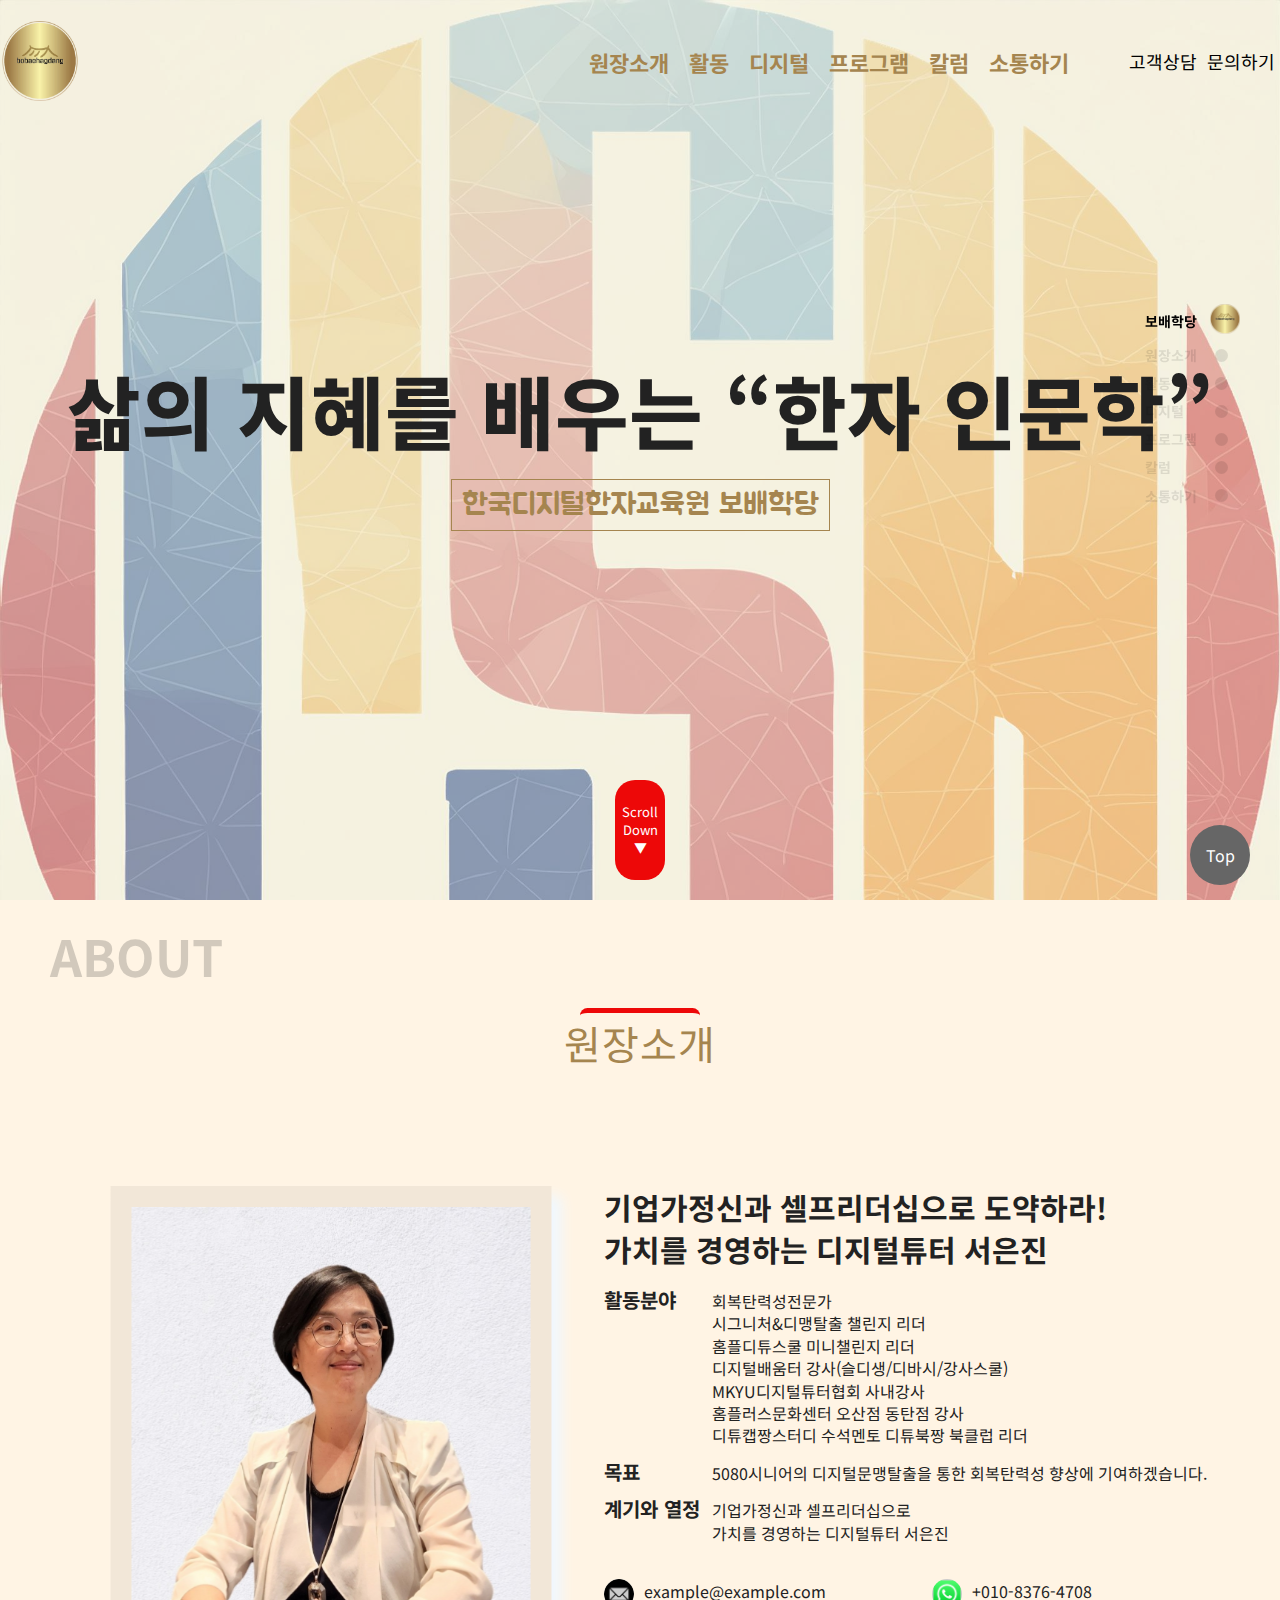
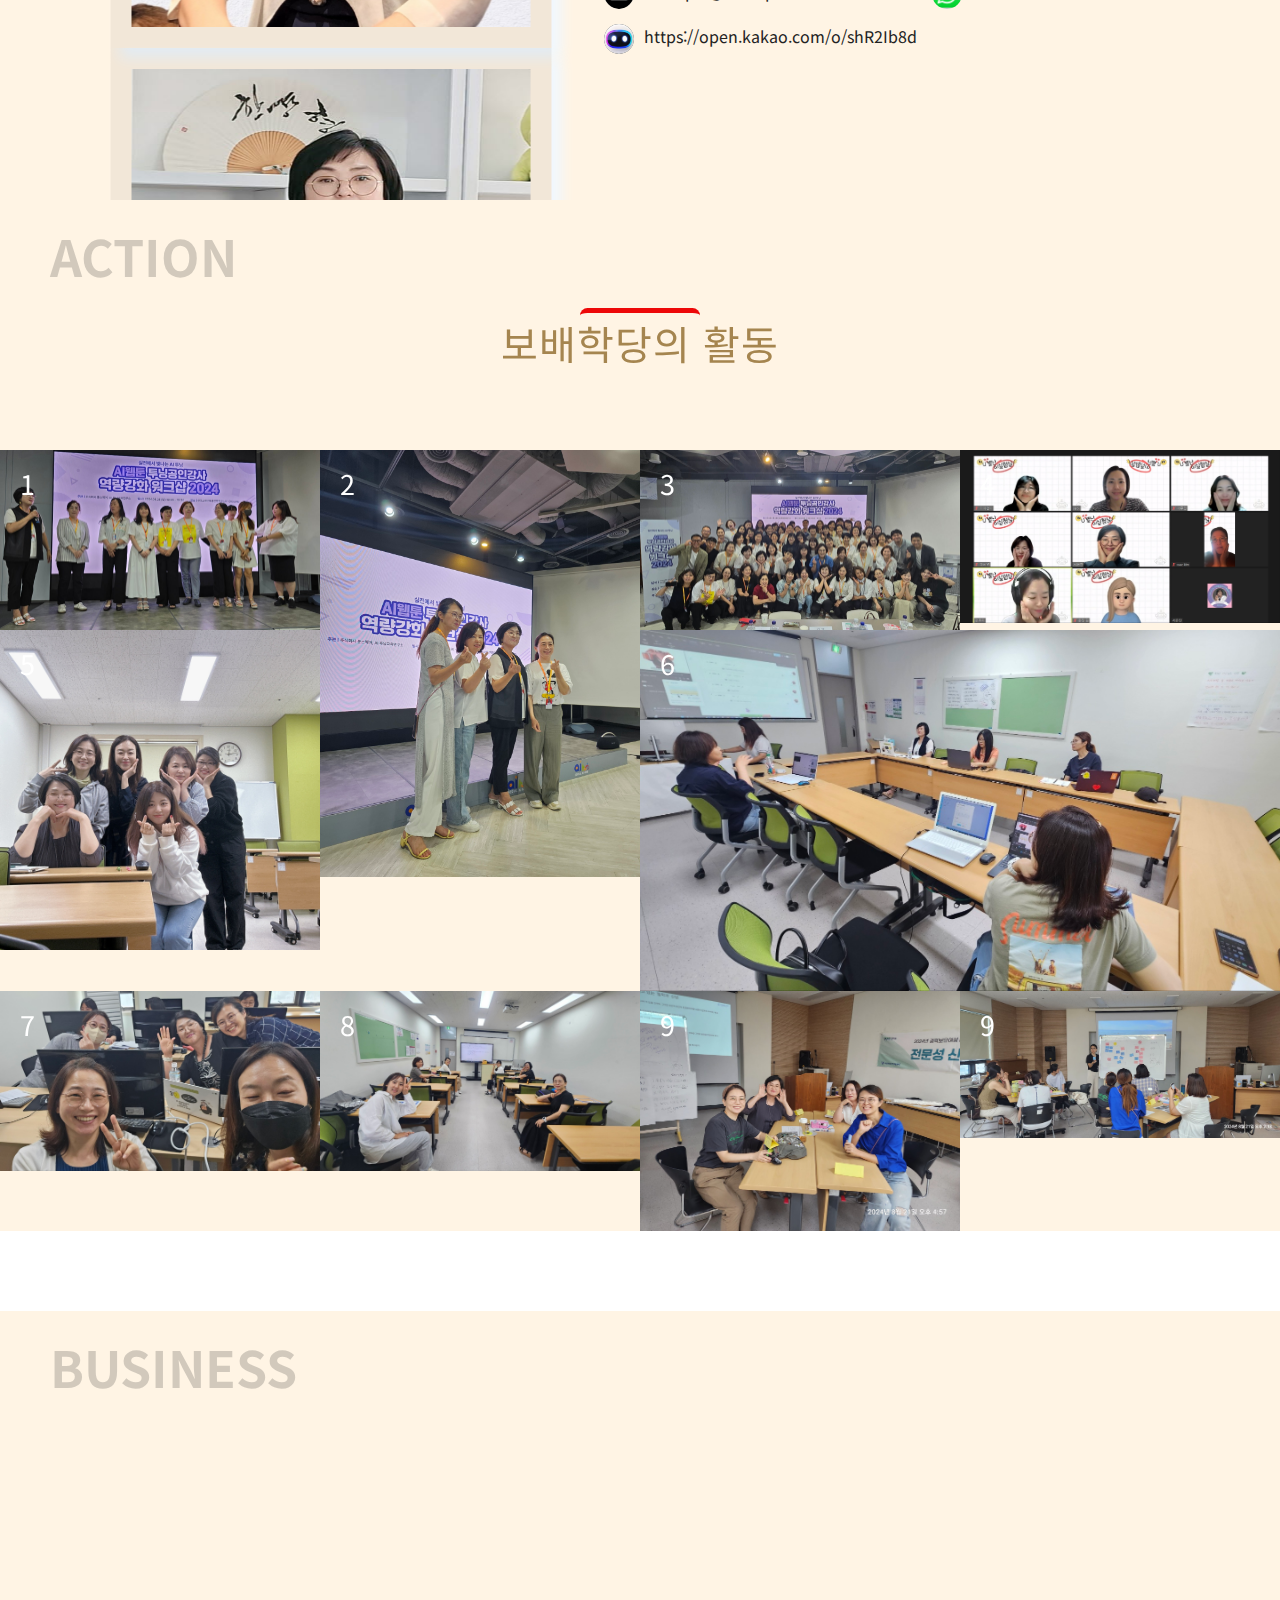
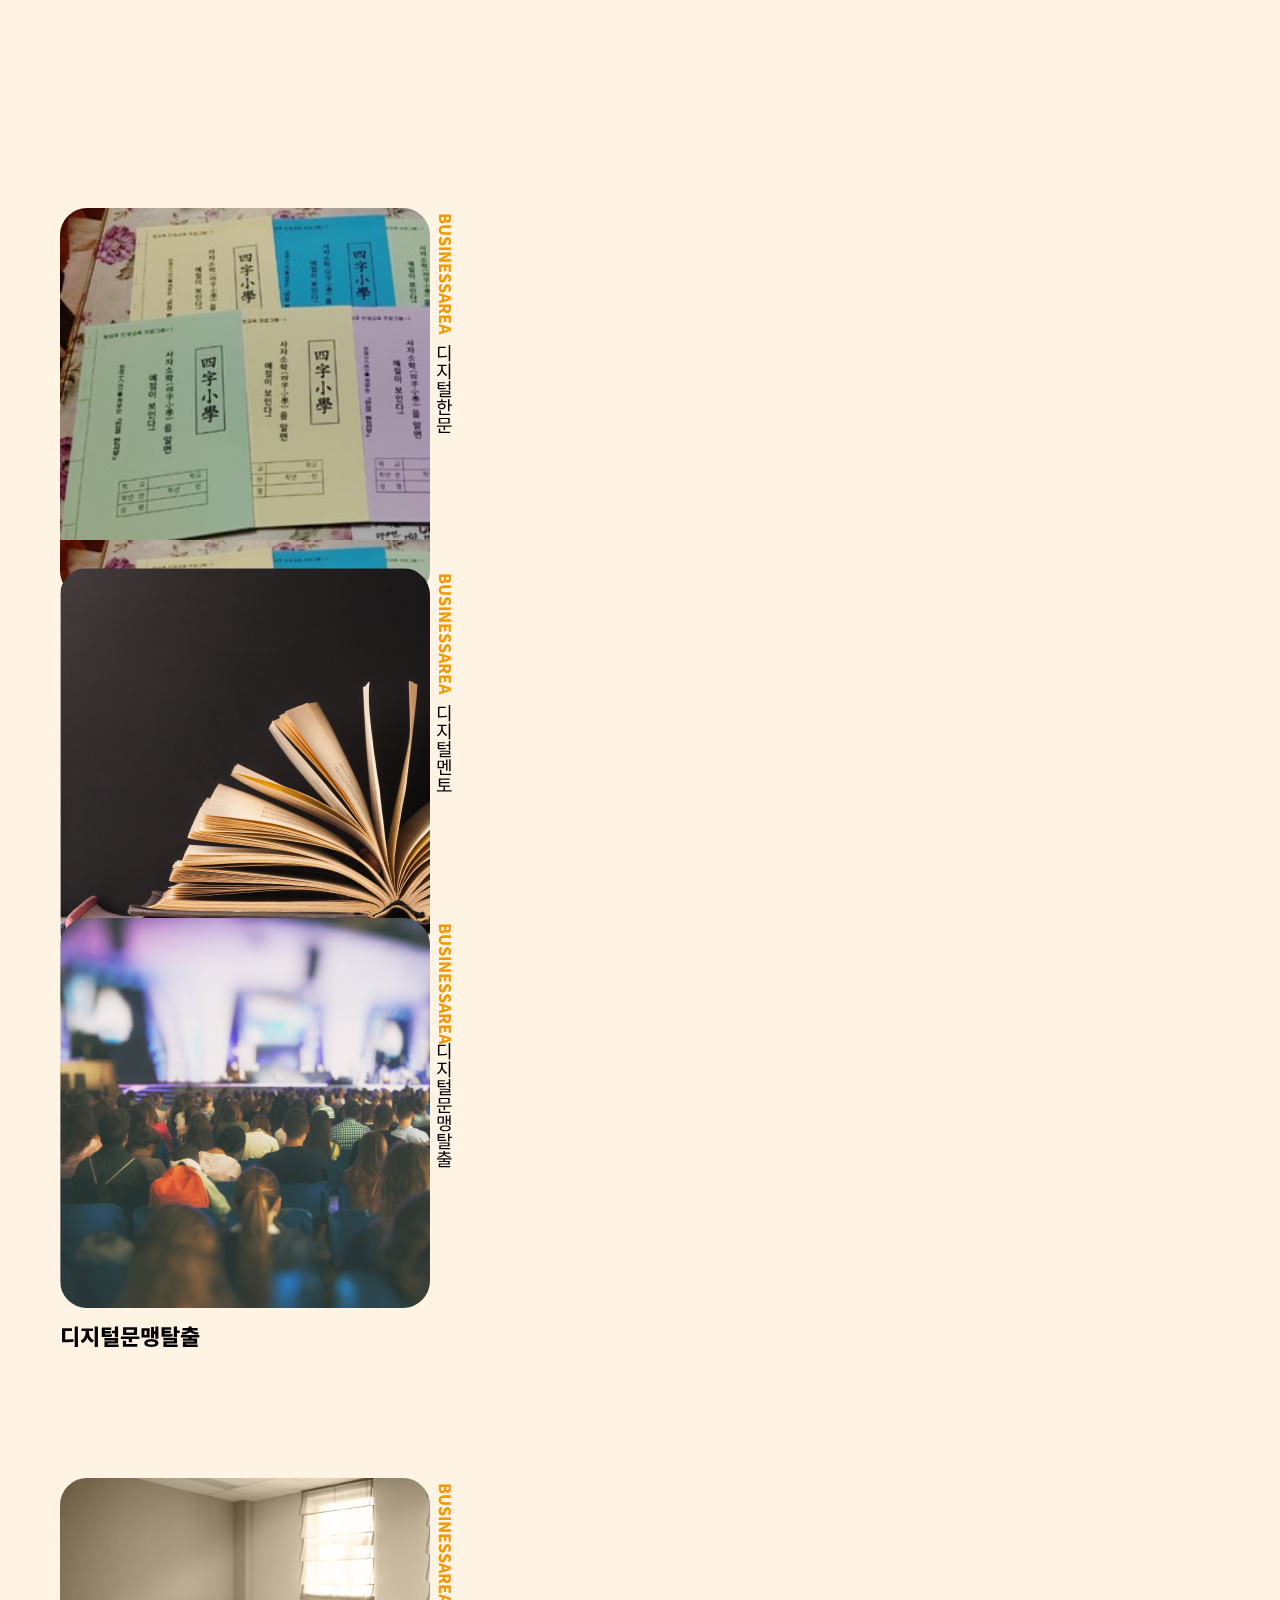
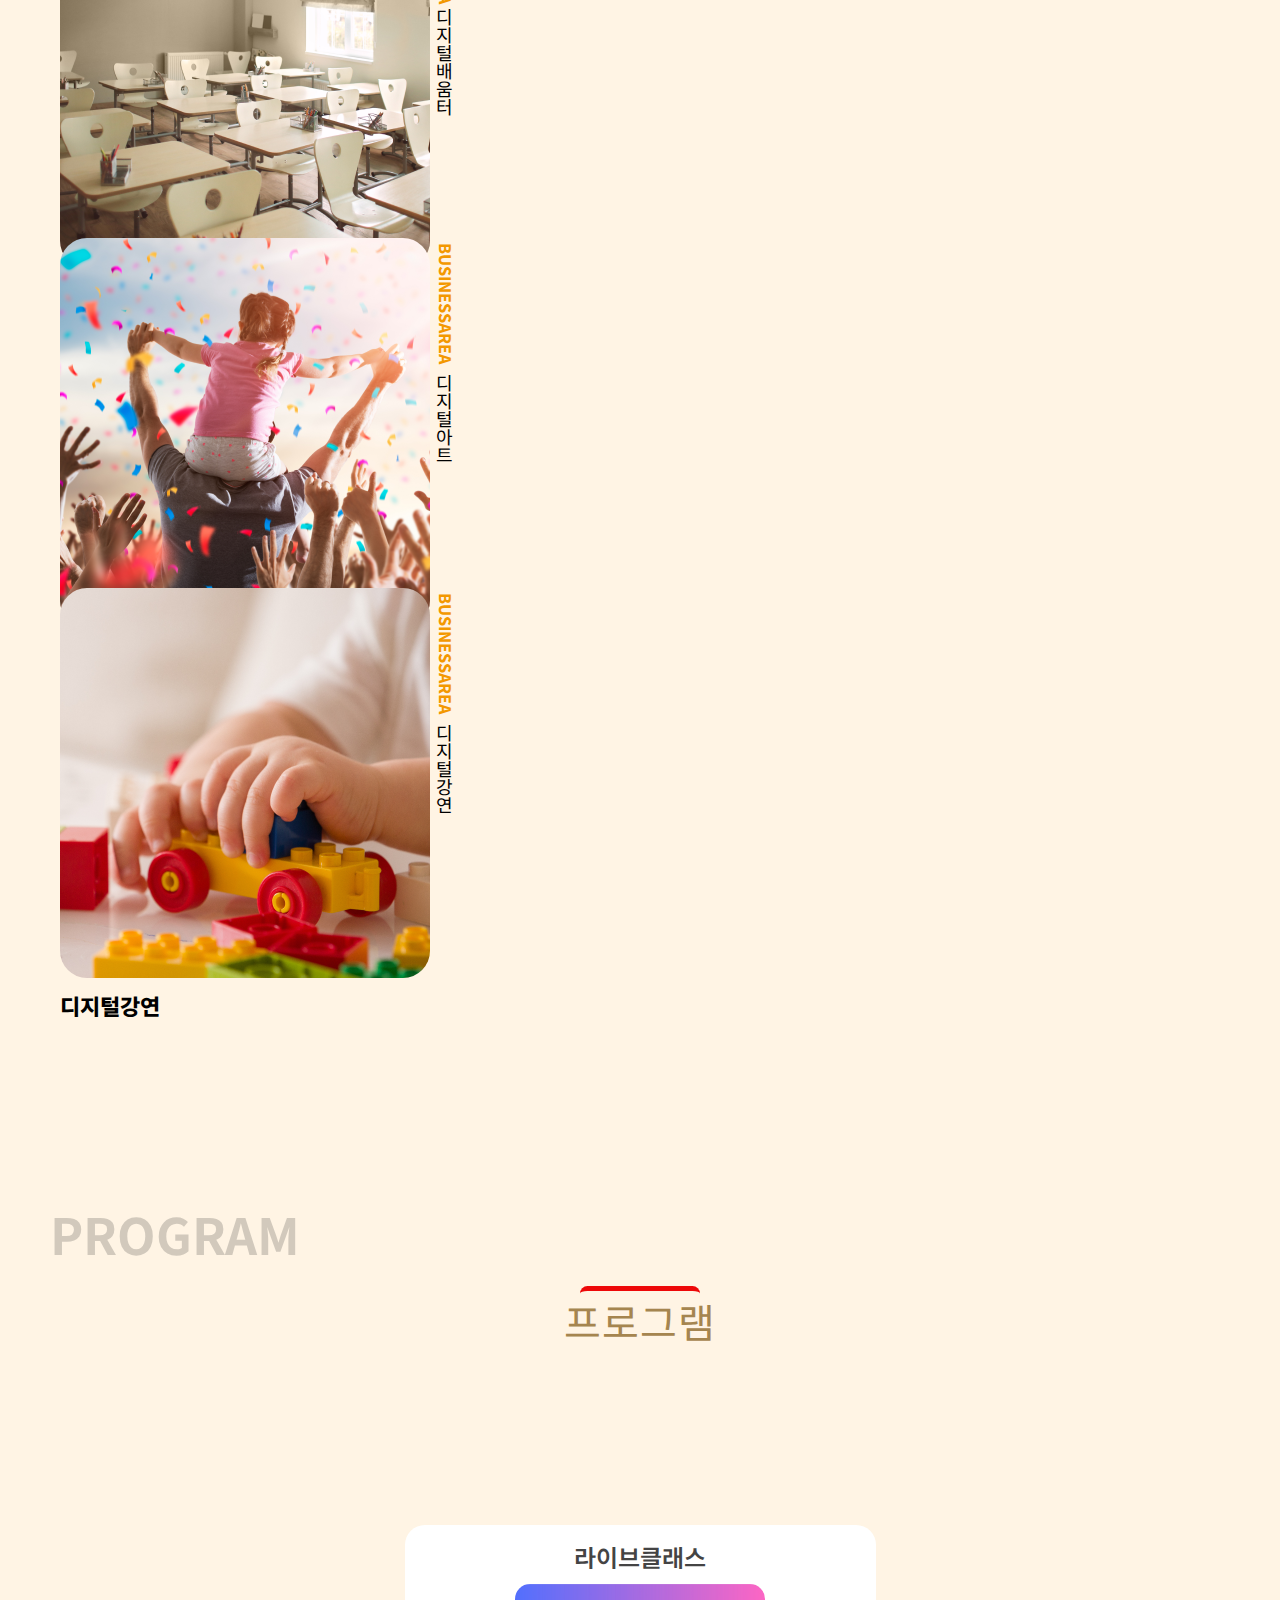
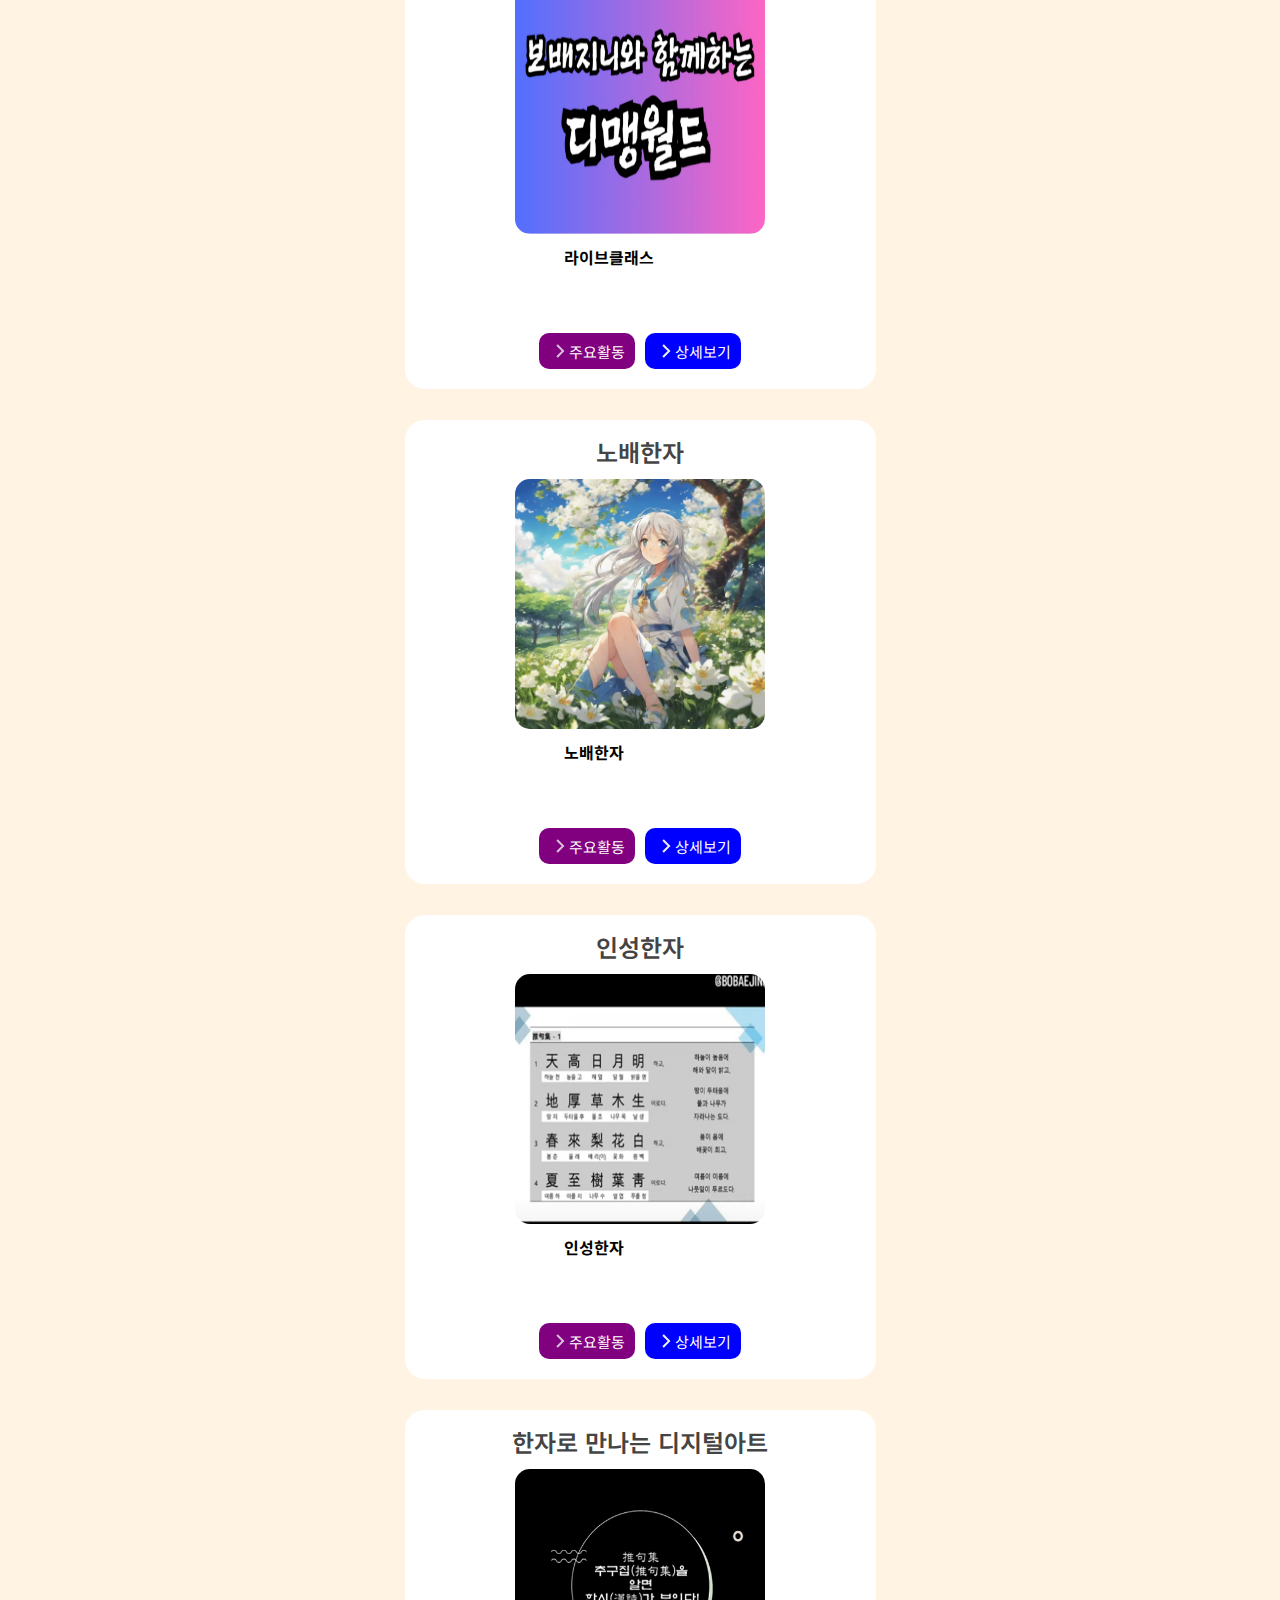
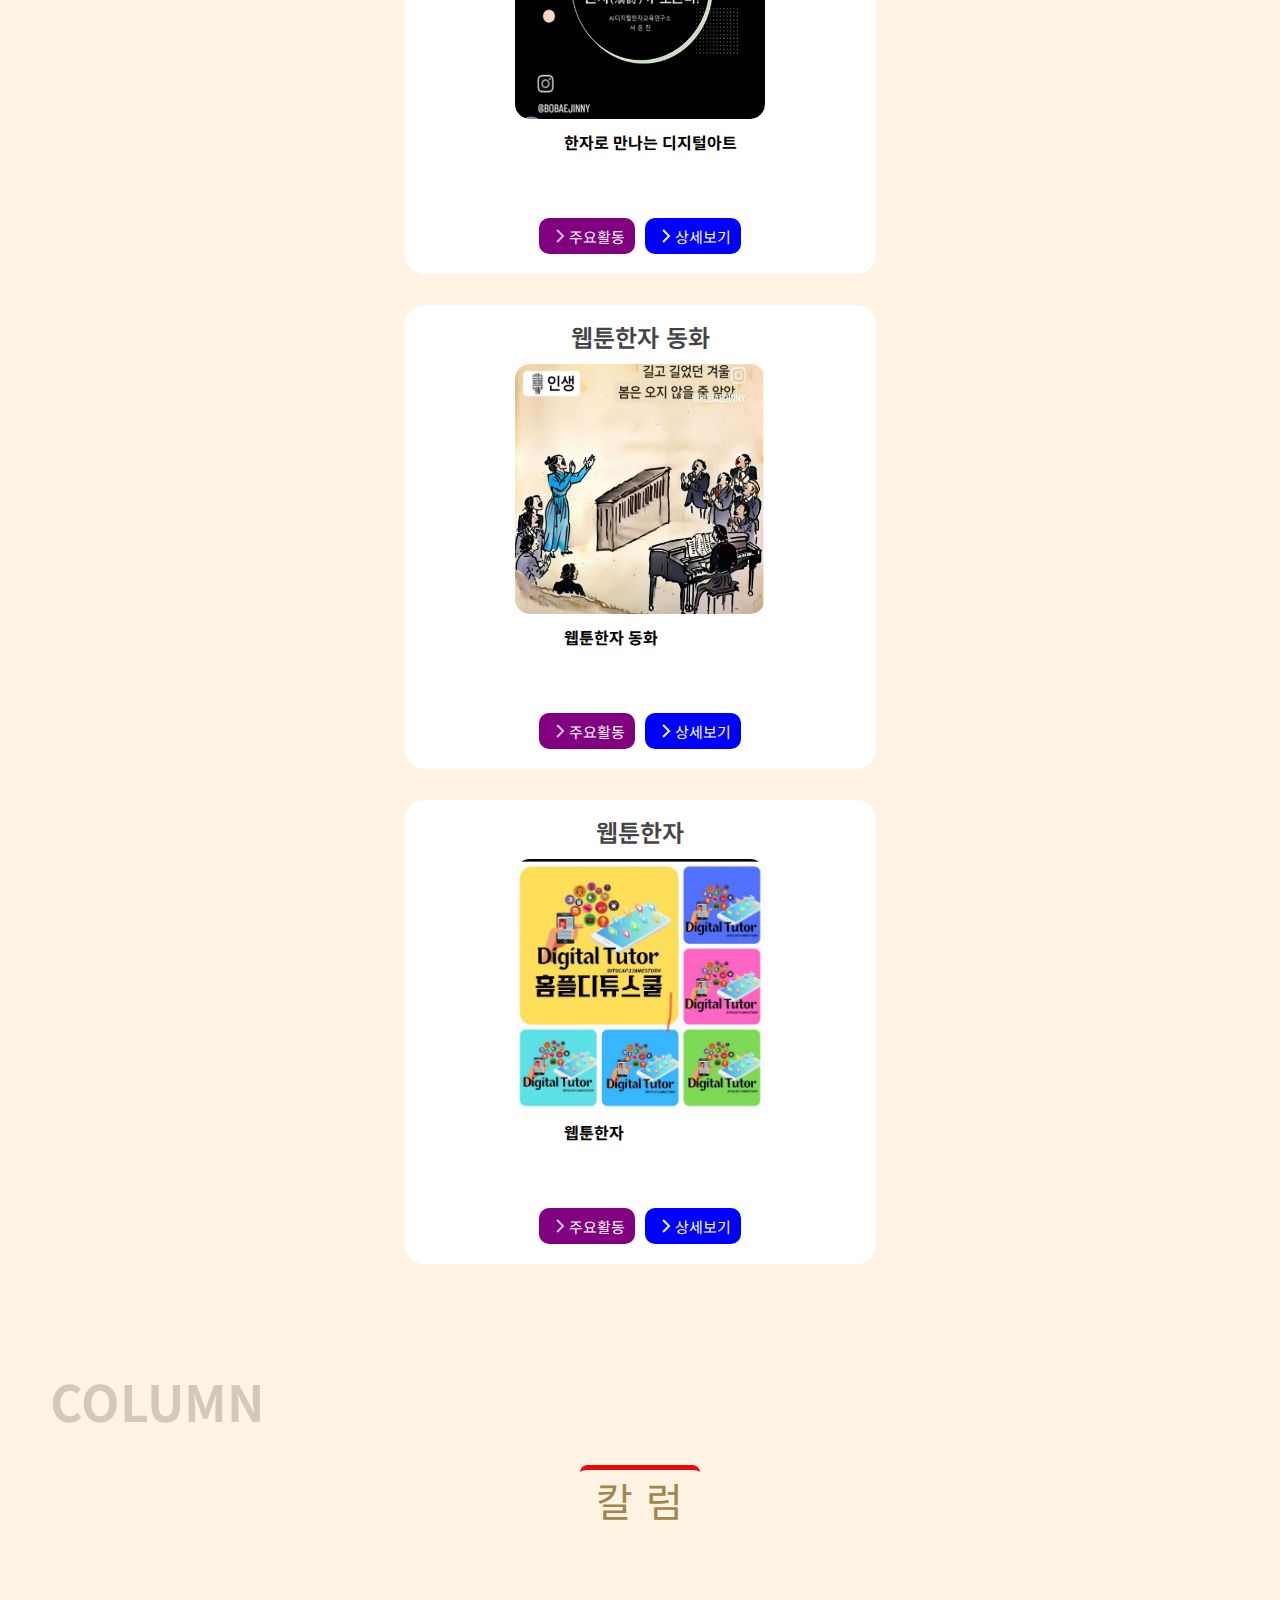
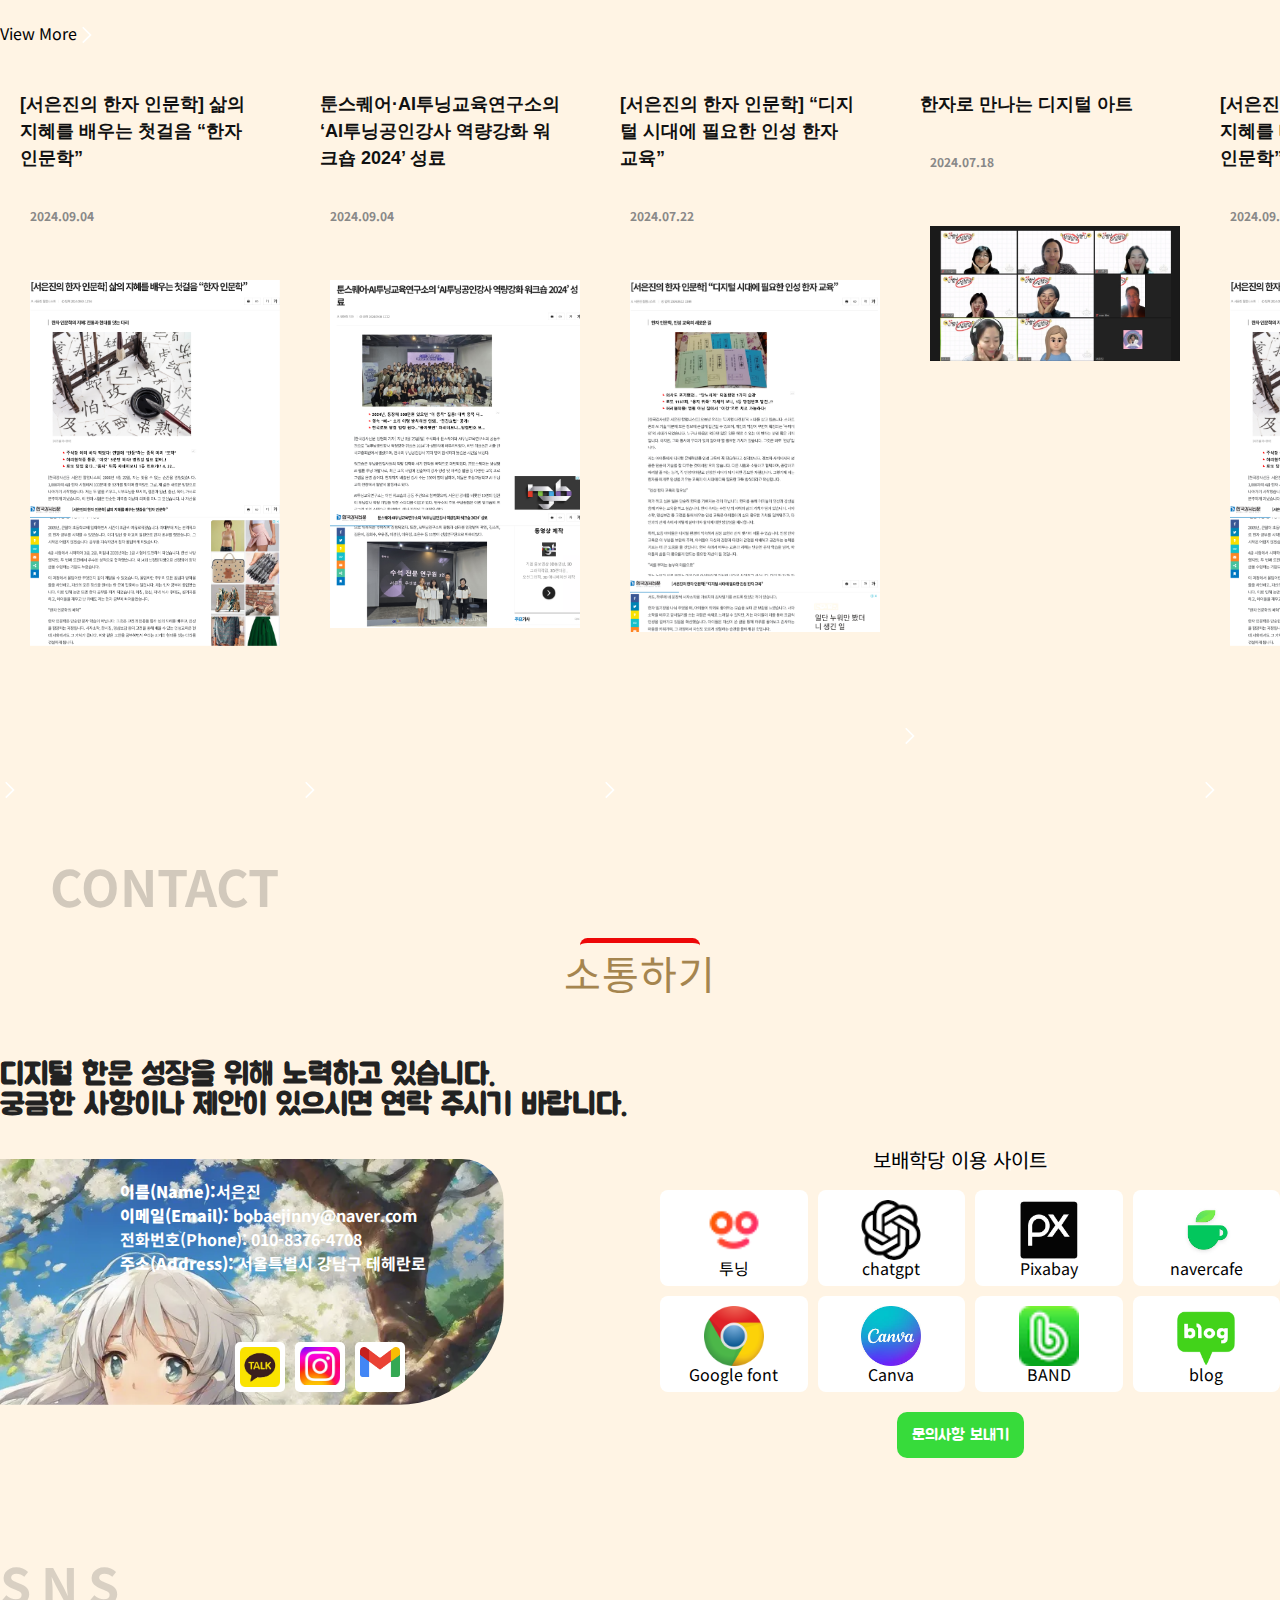
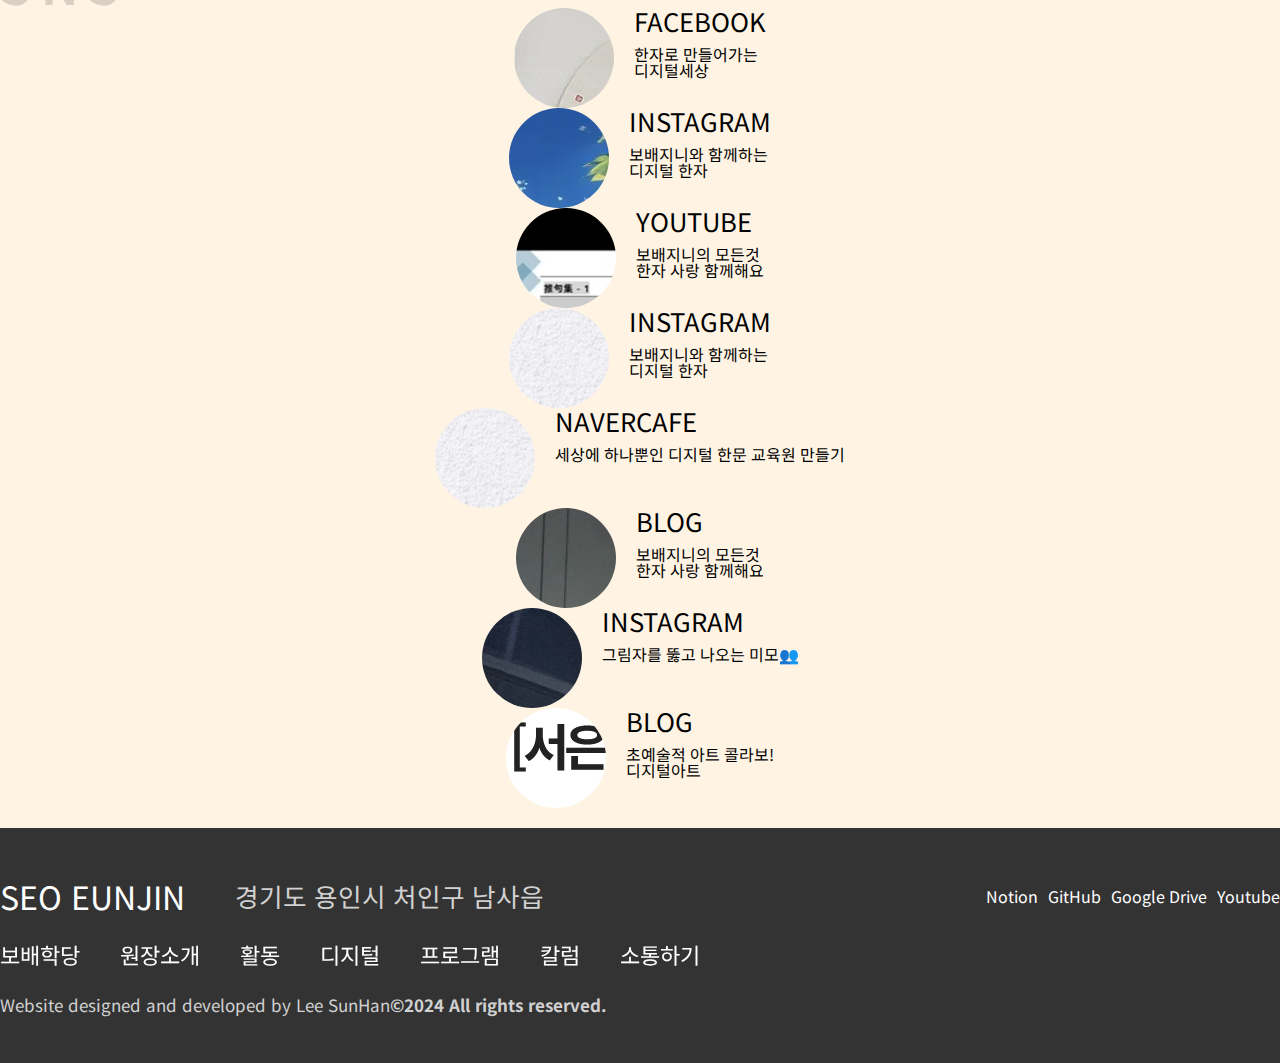
==== index.html @ 66c72a88 "Add files via upload" ====
<!DOCTYPE html>
<html lang="ko">
<head>
    <meta charset="UTF-8">
    <meta name="viewport" content="width=device-width, initial-scale=1.0">
    <title>서은진 보배지니</title>
    <link rel="stylesheet" href="css/reset.css">
    <link rel="stylesheet" href="css/normalize.css">
    <link rel="stylesheet" href="css/common.css">
    <!-- 구글폰트 -->
    <link rel="preconnect" href="https://fonts.googleapis.com">
    <link rel="preconnect" href="https://fonts.gstatic.com" crossorigin>
    <link href="https://fonts.googleapis.com/css2?family=Do+Hyeon&display=swap" rel="stylesheet">
    <link rel="preconnect" href="https://fonts.googleapis.com">
    <link rel="preconnect" href="https://fonts.gstatic.com" crossorigin>
    <link href="https://fonts.googleapis.com/css2?family=Jua&family=Noto+Sans+KR:wght@100..900&display=swap" rel="stylesheet">
    <link rel="preconnect" href="https://fonts.googleapis.com">
    <link rel="preconnect" href="https://fonts.gstatic.com" crossorigin>
    <link href="https://fonts.googleapis.com/css2?family=Do+Hyeon&family=Nanum+Gothic:wght@400;700;800&display=swap" rel="stylesheet">
    <link rel="stylesheet" href="css/index.css">
    <link rel="stylesheet" href="css/responsive.css">
    <script src="js/jquery-3.7.1.js"></script>
    <!-- 슬릭 -->
    <link rel="stylesheet" type="text/css" href="https://cdn.jsdelivr.net/npm/slick-carousel@1.8.1/slick/slick.css"/>
    <link rel="stylesheet" type="text/css" href="https://cdn.jsdelivr.net/npm/slick-carousel@1.8.1/slick/slick-theme.css"/>
    <script type="text/javascript" src="https://cdn.jsdelivr.net/npm/slick-carousel@1.8.1/slick/slick.min.js"></script>
    <script>
        $(document).ready(function(){
            $('.pfAni').slick({
                slidesToShow: 4,
                slidesToScroll: 4,
                autoplay: false,
                autoplaySpeed: 500,
                dots: false,
                infinite: false,
                speed: 500,
                cssEase: 'ease-out',
                arrows:true,
                fade:false,
                responsive: [
                    {
                    breakpoint: 1201,
                    settings: {
                        slidesToShow: 2,
                        slidesToScroll: 2,
                        infinite: true,
                        cssEase: 'ease-out',
                        fade:false,
                        dots: true,
                        arrows:true
                    }
                    },
                    {
                    breakpoint: 769,
                    settings: {
                        slidesToShow: 1,
                        slidesToScroll: 1,
                        infinite: true,
                        cssEase: 'ease-out',
                        fade:false,
                        dots: true,
                        arrows:true
                    }
                    }
                   
                ]
            });
            $('.aboutAni').slick({
                slidesToShow: 1,
                slidesToScroll: 1,
                autoplay: true,
                autoplaySpeed: 1000,
                dots: false,
                infinite: true,
                speed: 2000,
                cssEase: 'ease-out',
                arrows: false,
                fade: true
            });
            $('.wnewsani').slick({
                slidesToShow: 4,
                slidesToScroll: 1,
                autoplay: true,
                autoplaySpeed: 1000,
                dots: true,
                infinite: true,
                speed: 500,
                cssEase: 'ease-out',
                arrows:true,
                fade:false,
                responsive: [
                    {
                    breakpoint: 1201,
                    settings: {
                        slidesToShow: 2,
                        slidesToScroll: 2,
                        infinite: true,
                        cssEase: 'ease-out',
                        fade:false,
                        dots: true,
                        arrows:true
                    }
                    },
                    {
                    breakpoint: 769,
                    settings: {
                        slidesToShow: 1,
                        slidesToScroll: 1,
                        autoplay: true,
                        infinite: true,
                        cssEase: 'ease-out',
                        fade:false,
                        dots: true,
                        arrows:false
                    }
                    }
                   
                ]
            });
            $('.givani').slick({
                slidesToShow: 3,
                slidesToScroll: 1,
                autoplay: false,
                autoplaySpeed: 500,
                dots: false,
                infinite: false,
                speed: 500,
                cssEase: 'ease-out',
                arrows:true,
                fade:false,
                responsive: [
                    {
                    breakpoint: 1201,
                    settings: {
                        slidesToShow: 2,
                        slidesToScroll: 2,
                        autoplay: true,
                        infinite: true,
                        fade:true,
                        dots: true
                    }
                    },
                    {
                    breakpoint: 769,
                    settings: {
                        slidesToShow: 1,
                        slidesToScroll: 1,
                        autoplay: true,
                        infinite: true,
                        arrows:true,
                        dots: false,
                        fade:true
                    }
                    }
                   
                ]
            });
            $('.snsani').slick({
                slidesToShow: 1,
                slidesToScroll: 1,
                autoplay: false,
                autoplaySpeed: 2000,
                dots: true,
                infinite: false,
                speed: 1500,
                cssEase: 'ease-out',
                arrows:true,
                fade:false,
                responsive: [
                    {
                    breakpoint: 1201,
                    settings: {
                        slidesToShow: 2,
                        slidesToScroll: 2,
                        infinite: true,
                        dots: true
                    }
                    },
                    {
                    breakpoint: 769,
                    settings: {
                        slidesToShow: 1,
                        slidesToScroll: 1,
                        arrows:true
                    }
                    }
                   
                ]
            });
        });
    </script>
    <script>
        $(document).ready(function(){
            var f=0;
            f = $("aside ul li").click(function(){
                f=$(this).index(); 
                $("html,body").animate({scrollTop:c[f]},1000); 
                return false; // a태그가 있는 경우에 새로고침으로 명령어실행할 시간이 없어서 작동이 안됨... 
            });

        // 대메뉴클릭시 해당컨텐츠로 페이지슬라이딩1,2,3,4,5
            //컨텐츠의 위치값 확인하기 c1,c2,c3,c4,c5
            //var c1 = $("#aboutme").offset().top;// #aboutme의 높이위치값을 구해서 c1변수에 넣어라
            //var c2 = $("#skill").offset().top;
            //var c3 = $("#portfolio").offset().top;
            //var c4 = $("#process").offset().top;
            //var c5 = $("#contact").offset().top; 
            var c=[
                $("header").offset().top,
                $("#aboutme").offset().top,
                $("#product").offset().top,
                $("#business").offset().top,
                $("#portfolio").offset().top,
                $("#process").offset().top,
                $("#contact").offset().top
            ]; 

            console.log(c[0]);
            /* 
            $("header div.wrap nav ul.gnb li:nth-child(1)").click(function(){
              $("html,body").animate({scrollTop:c[0]},1000);  
                return false; // a태그가 있는 경우에 새로고침으로 명령어실행할 시간이 없어서 작동이 안됨... 
            });
            $("header div.wrap nav ul.gnb li:nth-child(2)").click(function(){
              $("html,body").animate({scrollTop:c[1]},1000);  
                return false; // a태그가 있는 경우에 새로고침으로 명령어실행할 시간이 없어서 작동이 안됨... 
            });
            $("header div.wrap nav ul.gnb li:nth-child(3)").click(function(){
              $("html,body").animate({scrollTop:c[2]},1000);  
                return false; // a태그가 있는 경우에 새로고침으로 명령어실행할 시간이 없어서 작동이 안됨... 
            });
            $("header div.wrap nav ul.gnb li:nth-child(4)").click(function(){
              $("html,body").animate({scrollTop:c[3]},1000);  
                return false; // a태그가 있는 경우에 새로고침으로 명령어실행할 시간이 없어서 작동이 안됨... 
            });
            $("header div.wrap nav ul.gnb li:nth-child(5)").click(function(){
              $("html,body").animate({scrollTop:c[4]},1000);  
                return false; // a태그가 있는 경우에 새로고침으로 명령어실행할 시간이 없어서 작동이 안됨... 
            });
            */

           // index()을 이용하여 처리하기
            var n;
            n = $("header div.wrap nav ul.gnb li").click(function(){
                n=$(this).index(); 
                $("html,body").animate({scrollTop:c[n]},1000);  
                return false; // a태그가 있는 경우에 새로고침으로 명령어실행할 시간이 없어서 작동이 안됨... 
            });
            o = $("footer div.wrap ul.fnb li").click(function(){
                o=$(this).index(); 
                $("html,body").animate({scrollTop:c[o]},1000);  
                return false; // a태그가 있는 경우에 새로고침으로 명령어실행할 시간이 없어서 작동이 안됨... 
            });
            // top버튼 추가하기
            $('footer').prepend('<a href="#" class="top">Top</a>');
            $("footer a.top").click(function(){
                $("html,body").animate({scrollTop:0},1000);
            });
        });
    </script>
    <!-- 유투브영상 배경으로
    <link href="https://cdnjs.cloudflare.com/ajax/libs/jquery.mb.YTPlayer/3.3.4/css/jquery.mb.YTPlayer.min.css"> -->
    <!-- <script src="https://code.jquery.com/jquery-latest.min.js"></script> -->
    <!-- <script src="https://cdnjs.cloudflare.com/ajax/libs/jquery.mb.YTPlayer/3.3.4/jquery.mb.YTPlayer.min.js"></script>
    <script>
        jQuery( function() {
         jQuery( '#background' ).YTPlayer();
         jQuery( '#cf1' ).YTPlayer();
         jQuery( '#cf2' ).YTPlayer();
         jQuery( '#cf3' ).YTPlayer(); 
        }); -->
    </script>
    <script>
    $(document).ready(function(){
        // 컨텐츠 
        $("#product ul.list li:nth-child(1) p,#product ul.list li:nth-child(1) a").wrapAll("<div class='wrapText'></div>");
        $("#product ul.list li:nth-child(2) p,#product ul.list li:nth-child(2) a").wrapAll("<div class='wrapText'></div>");
        $("#product ul.list li:nth-child(3) p,#product ul.list li:nth-child(3) a").wrapAll("<div class='wrapText'></div>");
        $("#product ul.list li:nth-child(4) p,#product ul.list li:nth-child(4) a").wrapAll("<div class='wrapText'></div>");
        $("#product ul.list li:nth-child(5) p,#product ul.list li:nth-child(5) a").wrapAll("<div class='wrapText'></div>");
        $("#product ul.list li:nth-child(6) p,#product ul.list li:nth-child(6) a").wrapAll("<div class='wrapText'></div>");
        $("#product ul.list li:nth-child(7) p,#product ul.list li:nth-child(7) a").wrapAll("<div class='wrapText'></div>");
        $("#product ul.list li:nth-child(8) p,#product ul.list li:nth-child(8) a").wrapAll("<div class='wrapText'></div>");
        $("#product ul.list li:nth-child(9) p,#product ul.list li:nth-child(9) a").wrapAll("<div class='wrapText'></div>");
        $("#product ul.list li:nth-child(10) p,#product ul.list li:nth-child(10) a").wrapAll("<div class='wrapText'></div>");
        });
    </script>    
    <!-- <style>
        #background {
            z-index: -1;
            /* position: absolute; */
        }
        #wrapper_background{
            position: absolute !important;
        }
        #wrapper_cf1{
            position: relative !important;
            opacity: 1 !important;
            min-width: 300px !important;
            min-height: 200px !important;
            margin: 0 10px ;
            border-radius: 50px;
            border: 20px solid #000;
        }
        #wrapper_cf2{
            position: relative !important;
            opacity: 1 !important;
            min-width: 300px !important;
            min-height: 200px !important;
            margin: 0 10px ;
            border-radius: 50px;
            border: 20px solid #000;
        }
        #wrapper_cf3{
            position: relative !important;
            opacity: 1 !important;
            min-width: 300px !important;
            min-height: 200px !important;
            margin: 0 10px ;
            border-radius: 50px;
            border: 20px solid #000;
        }
        .wcf{
            width: 100%;
            height: 300px;
        }
        .mb_YTPTime{
            display: none;
        }
        .mb_YTPMuteUnmute ytpicon{
            display: none;
        }
    </style> -->
    <!-- aos -->
    <link href="https://unpkg.com/aos@2.3.1/dist/aos.css" rel="stylesheet">

    <script src="https://unpkg.com/aos@2.3.1/dist/aos.js"></script>
    
    <script>
        $(document).ready(function(){
        AOS.init();
        });
        
    </script>
</head>

<body>
    
    <!-- 상단영역 -->
    <header>
        <div class="wrap">
            <nav class="flex">
                <h1><a href="" class="block">보배학당</a></h1>
                <ul class="gnb flex">
                    <li><a href="" class="block h5">홈</a></li>
                    <li><a href="" class="block h5">원장소개</a></li>
                    <li><a href="" class="block h5">활동</a></li>
                    <li><a href="" class="block h5">디지털</a></li>
                    <li><a href="" class="block h5">프로그램</a></li>
                    <li><a href="" class="block h5">칼럼</a></li>
                    <li><a href="" class="block h5">소통하기</a></li>
                </ul>
                <ul class="enb flex">
                    <li><a href="https://open.kakao.com/o/shR2Ib8d/" class="block h6">고객상담</a></li>
                    <li><a href="" class="block h6">문의하기</a></li>
                </ul>
            </nav>
        </div>
    </header>
    <aside>
        <ul>
            <li class="rogo">
                <a class="borderB" href="">HOME</a>
            </li>
            <li class="">
                <a href="" class="">ABOUT</a>
            </li>
            <li class="">
                <a href="" class="">ACTION</a>
            </li>
            <li class="">
                <a href="" class="">BUSINESS</a>
            </li>
            <li class="">
                <a href="" class="">PROGRAM</a>
            </li>
            <li class="">
                <a href="" class="">PROCESS</a>
            </li>
            <li class="">
                <a href="" class="">CONTACT</a>
            </li>
        </ul>
    </aside>
    <!-- 타이틀영역 -->
    <div id="title">
        <div class="wrap">
            <h2 class="h1">삶의 지혜를 배우는 “한자 인문학”</h2>
            <p class="h4">한국디지털한자교육원 보배학당</p>
        </div>
        <!-- 
            videoURL : 동영상의 주소입니다.
            mute : 자동 재생하려면 음소거를 해야 합니다.
            showControls : 재생 등 컨트롤 바를 보여줄지 정합니다.
            useOnMobile : 모바일 에서도 재생할지 정합니다.
            quality : 영상 품질을 정합니다.
            containment : 영상이 들어갈 위치입니다. body인 경우, 웹브라우저에 꽉 차게 영상을 보여줍니다.
            loop : 반복 여부를 정합니다.
            autoPlay : 자동 재생 여부를 정합니다.
            stopMovieOnBlur : 다른 프로그램을 활성하는 등, 포커스가 이동했을 때 재생 여부를 정합니다.
            startAt : 시작 시점을 정합니다.
            opacity : 투명도를 정합니다.
        -->
        <!-- <div id="background" class="player" data-property="{
            videoURL: '',
            mute: true, 
            showControls: false,
            useOnMobile: true,
            quality: 'highres',
            containment: 'body',
            loop: true,
            autoPlay: true,
            stopMovieOnBlur: false,
            startAt: 0,
            opacity: 1
            }">
        </div> -->
    </div>
    <!-- 메인 -->
    <section id="aboutme">
        <div class="wrap paddingT50 paddingB50 grid">
            <h2 class="h2 borderT">원장소개</h2>
            <figure>
                <div class="wimg aboutAni">
                    <img src="img/bo.jpg" alt="">
                    <img src="img/bo1.jpg" alt="">
                </div>
                <figcaption>보배지니</figcaption>
            </figure>
            <ul class="intro">
                <li>
                    <h3 class="h6 hide">원장소개</h3>
                    <p class="h5">기업가정신과 셀프리더십으로 도약하라!<br>
                        가치를 경영하는 디지털튜터 서은진</p>
                </li>
                <li>
                    <h3 class="h6">활동분야</h3>
                    <p class="p15">
                        회복탄력성전문가<br> 
                        시그니처&디맹탈출 챌린지 리더<br>  
                        홈플디튜스쿨 미니챌린지 리더<br>  
                        디지털배움터 강사(슬디생/디바시/강사스쿨)<br>  
                        MKYU디지털튜터협회 사내강사<br>  
                        홈플러스문화센터 오산점 동탄점 강사<br>  
                        디튜캡짱스터디 수석멘토 디튜북짱 북클럽 리더    
                    </p>
                </li>
                <li>
                    <h3 class="h6">목표</h3>
                    <p class="p15">5080시니어의 디지털문맹탈출을 통한 회복탄력성 향상에 기여하겠습니다.</p>
                </li>
                <li>
                    <h3 class="h6">계기와 열정</h3>
                    <p class="p15">기업가정신과 셀프리더십으로<br>
                        가치를 경영하는 디지털튜터 서은진</p>
                </li>
            </ul>
            <ul class="info">
                <li><strong>이메일</strong>example@example.com</li>
                <li><strong>전화번호</strong>+010-8376-4708</li>
                <li><strong>문의하기</strong>https://open.kakao.com/o/shR2Ib8d</li>
            </ul>
        </div>
    </section>
    <section id="product">
        <div class="wrap paddingB100">
            <h2 class="h2 borderT">보배학당의 활동</h2>
            <ul class="list">
                <li>
                    <figure><img src="img/1.jpg" alt=""></figure>
                    <h3>1</h3>
                    <p>한자로 만나는 디지털아트<br>한자로 만나는 디지털아트<br>한자로 만나는 디지털아트</p>
                    <a href="">LEARN MORE</a>
                </li>
                <li>
                    <figure><img src="img/2.jpg" alt=""></figure>
                    <h3>2</h3>
                    <p>한자로 만나는 디지털아트<br>시대개막<br>TERRA</p>
                    <a href="">LEARN MORE</a>
                </li>
                <li>
                    <figure><img src="img/3.jpg" alt=""></figure>
                    <h3>3</h3>
                    <p>한자로 만나는 디지털아트<br>다양한 소식을 알려 드립니다.</p>
                    <a href="">LEARN MORE</a>
                </li>
                <li>
                    <figure><img src="img/4.jpg" alt=""></figure>
                    <h3>4</h3>
                    <p>한자로 만나는 디지털아트<br>한자로 만나는 디지털아트</p>
                    <a href="">LEARN MORE</a>
                </li>
                <li>
                    <figure><img src="img/8.jpg" alt=""></figure>
                    <h3>5</h3>
                    <p>한자로 만나는 디지털아트<br>모두가 즐겁고 행복한 세상을<br>만들기 위한 실천입니다.</p>
                    <a href="">LEARN MORE</a>
                </li>
                <li>
                    <figure><img src="img/6.jpg" alt=""></figure>
                    <h3>6</h3>
                    <p>한자로 만나는 디지털아트<br>[서은진의 한자 인문학] “디지털 시대에 필요한 인성 한자 교육”</p>
                    <a href="">더보기</a>
                </li>
                <li>
                    <figure><img src="img/7.jpg" alt=""></figure>
                    <h3>7</h3>
                    <p>한자로 만나는 디지털아트!<br>한자로 만나는 디지털아트</p>
                    <a href="">LEARN MORE</a>
                </li>
                <li>
                    <figure><img src="img/5.jpg" alt=""></figure>
                    <h3>8</h3>
                    <p>한자로 만나는 디지털아트.</p>
                    <a href="">LEARN MORE</a>
                </li>
                <li>
                    <figure><img src="img/9.jpg" alt=""></figure>
                    <h3>9</h3>
                    <p>한자로 만나는 디지털아트<br>직접 만나보세요.</p>
                    <a href="">LEARN MORE</a>
                </li>
                <li>
                    <figure><img src="img/10.jpg" alt=""></figure>
                    <h3>9</h3>
                    <p>한자로 만나는 디지털아트<br>한자로 만나는 디지털아트<br>직접 만나보세요.</p>
                    <a href="">LEARN MORE</a>
                </li>
            </ul>
        </div>
    </section>
    <section id="business">
        <div class="wrap">
            <h1 class="bold" data-aos="fade-down" data-aos-offset="200" data-aos-duration="500">
                <span>W</span><span>h</span><span>a</span><span>t</span><span>w</span><span>e</span><span>d</span><span>o</span>
            <br><span>B</span><span>u</span><span>s</span><span>i</span><span>n</span><span>e</span><span data-aos="fade-down" data-aos-offset="300" data-aos-duration="800">s</span><span>s</span></h1>
            <p data-aos="fade-up" data-aos-offset="200" data-aos-duration="1000">디지털 한문 성장과 디지털 튜터활동을 위해 노력하고 있습니다.</p>
            <div>
                <ul class="givani">
                    <li class="list givani-1">
                      <a href="" class="block">
                        <h3 class="h5">디지털한문</h3>
                        <button>BUSINESSAREA</button>
                        <h4 class="h6">디<br>지<br>털<br>한<br>문</h4>
                        <i class="circle"></i>
                      </a>
                    </a>
                    <li class="list givani-2">
                      <a href="" class="block">
                        <h3 class="h5">디지털멘토</h3>
                        <button>BUSINESSAREA</button>
                        <h4 class="h6">디<br>지<br>털<br>멘<br>토</h4>
                        <i class="circle"></i>
                      </a>
                    </li>
                    <li class="list givani-3">
                      <a href="" class="block">
                        <h3 class="h5">디지털문맹탈출</h3>
                        <button>BUSINESSAREA</button>
                        <h4 class="h6">디<br>지<br>털<br>문<br>맹<br>탈<br>출</h4>
                        <i class="circle"></i>
                      </a>
                    </li>
                    <li class="list givani-4">
                      <a href="" class="block">
                        <h3 class="h5">디지털배움터</h3>
                        <button>BUSINESSAREA</button>
                        <h4 class="h6">디<br>지<br>털<br>배<br>움<br>터</h4>
                        <i class="circle"></i>
                      </a>
                    </li>
                    <li class="list givani-5">
                      <a href="" class="block">
                        <h3 class="h5">디지털아트</h3>
                        <button>BUSINESSAREA</button>
                        <h4 class="h6">디<br>지<br>털<br>아<br>트</h4>
                        <i class="circle"></i>
                      </a>
                    </li>
                    <li class="list givani-6">
                     <a href="" class="block">								
                        <h3 class="h5">디지털강연</h3>
                        <button>BUSINESSAREA</button>
                        <h4 class="h6">디<br>지<br>털<br>강<br>연</h4>
                        <i class="circle"></i>
                     </a>
                    </li>						
                </ul>
            </div>
        </div>
    </section>
    <!-- Portfolio  -->
    <section id="portfolio">
        <div class="wrap paddingT50 paddingB50 flex">
            <h2 class="h2 borderT">프로그램</h2>
            <h5 class="bold" data-aos="fade-down" data-aos-offset="100" data-aos-duration="2000">디지털 한자 교육원 보배학당
                <span class="block"></span></h5><p data-aos="fade-up" data-aos-offset="200" data-aos-duration="1000">한자로 만나는 디지털아트</p> 
            <ul class="list pfAni">
                <li class="pfAni-1">
                    <div>
                        <h3 class="h3">라이브클래스</h3>
                        <figure>
                            <img src="img/라이브클래스.png" alt="라이브클래스">
                        </figure>
                        <ul class="sub">
                            <li><strong class="bold"><h4>라이브클래스</h4></strong></li>
                            <li><strong class="bold"><p>보배지니와 함께하는 디맹猛월드</p></strong></li>
                            <li><p>33,000원</p></li>
                            <li class="flex"><a href="#" class="block b-medium purple rounded">주요활동</a>
                                <a href="https://bobejinny.liveklass.com/classes/193843" class="block b-medium blue rounded">상세보기</a></li>
                        </ul>
                    </div>
                </li>
                <li class="pfAni-2">
                    <div>
                        <h3 class="h3">노배한자</h3>
                        <figure>
                            <img src="img/bo2.jpg" alt="노배한자">
                        </figure>
                        <ul class="sub">
                            <li><strong class="bold"><h4>노배한자</h4></strong></li>
                            <li><strong class="bold"><p>노래로 배우는 한자</p></strong></li>
                            <li><p>33,000원</p></li>
                            <li class="flex"><a href="#" class="block b-medium purple rounded">주요활동</a>
                                <a href="ecommerce_live_link" class="block b-medium blue rounded">상세보기</a></li>
                        </ul>
                    </div>
                </li>
                <li class="pfAni-3">
                    <div>
                        <h3 class="h3">인성한자</h3>
                        <figure>
                            <img src="img/bo3.jpg" alt="인성한자">
                        </figure>
                        <ul class="sub">
                            <li><strong class="bold"><h4>인성한자</h4></strong></li>
                            <li><strong class="bold"><p>사자소학 & 명신보감</p></strong></li>
                            <li><p>33,000원</p></li>
                            <li class="flex"><a href="#" class="block b-medium purple rounded">주요활동</a>
                                <a href="ecommerce_live_link" class="block b-medium blue rounded">상세보기</a></li>
                        </ul>
                    </div>
                </li>
                <li class="pfAni-4">
                    <div>
                        <h3 class="h3">한자로 만나는 디지털아트</h3>
                        <figure>
                            <img src="img/bo4.jpg" alt="한자로 만나는 디지털아트">
                        </figure>
                        <ul class="sub">
                            <li><strong class="bold"><h4>한자로 만나는 디지털아트</h4></strong></li>
                            <li><strong class="bold"><p>한시집 배우기 & 시화만들기</p></strong></li>
                            <li><p>33,000원</p></li>
                            <li class="flex"><a href="#" class="block b-medium purple rounded">주요활동</a>
                                <a href="ecommerce_live_link" class="block b-medium blue rounded">상세보기</a></li>
                        </ul>
                    </div>
                </li>
                <li class="pfAni-5">
                    <div>
                        <h3 class="h3">웹툰한자 동화</h3>
                        <figure>
                            <img src="img/bo5.jpg" alt="웹툰한자 동화">
                        </figure>
                        <ul class="sub">
                            <li><strong class="bold"><h4>웹툰한자 동화</h4></strong></li>
                            <li><strong class="bold"><p>공모전</p></strong></li>
                            <li><p>33,000원</p></li>
                            <li class="flex"><a href="#" class="block b-medium purple rounded">주요활동</a>
                                <a href="ecommerce_live_link" class="block b-medium blue rounded">상세보기</a></li>
                        </ul>
                    </div>
                </li>
                <li class="pfAni-6">
                    <div>
                        <h3 class="h3">웹툰한자</h3>
                        <figure>
                            <img src="img/bo6.jpg" alt="웹툰한자">
                        </figure>
                        <ul class="sub">
                            <li><strong class="bold"><h4>웹툰한자</h4></strong></li>
                            <li><strong class="bold"><p>나만의 사전만들기</p></strong></li>
                            <li><p>33,000원</p></li>
                            <li class="flex"><a href="#" class="block b-medium purple rounded">주요활동</a>
                                <a href="ecommerce_live_link" class="block b-medium blue rounded">상세보기</a></li>
                        </ul>
                    </div>
                </li>
            </ul>
        </div>
    </section>
    <section id="process">
        <div class="wrap paddingT50 paddingB50 flex">
            <div class="ly">
                <h2 class="h2 borderT">칼  럼</h2>
                <a href="">View More</a>
            </div>
            <ul class="wnewsani">
                <li class="list wnewsani-1">
                    <a href="https://www.lecturernews.com/news/articleView.html?idxno=160917">
                        <span class="hide">artists</span>
                        <h3>[서은진의 한자 인문학] 삶의 지혜를 배우는 첫걸음 “한자 인문학”</h3>
                        <span class="date">2024.09.04</span>
                        <div class="img">
                            <img src="">  
                        </div>
                    </a>
                </li>
                <li class="list wnewsani-2">
                    <a href="https://www.lecturernews.com/news/articleView.html?idxno=160920">
                    <span class="hide">artists</span>
                        <h3>툰스퀘어·AI투닝교육연구소의 ‘AI투닝공인강사 역량강화 워크숍 2024’ 성료</h3>
                        <span class="date">2024.09.04</span>
                        <div class="img">
                            <img src="">
                            
                        </div>
                    </a>
                </li>
                <li class="list wnewsani-3">
                    <a href="https://www.lecturernews.com/news/articleView.html?idxno=161642">
                    <span class="hide">artists</span>
                        <h3>[서은진의 한자 인문학] “디지털 시대에 필요한 인성 한자 교육”</h3>
                        <span class="date">2024.07.22</span>
                        <div class="img">
                            <img src="">
                            
                        </div>
                    </a>
                </li>
                <li class="list wnewsani-4">
                    <a href="">
                    <span class="hide">artists</span>
                        <h3>한자로 만나는 디지털 아트</h3>
                        <span class="date">2024.07.18</span>
                        <div class="img">
                            <img src="">   
                        </div>
                    </a>
                </li>
                <li class="list wnewsani-5">
                    <a href="https://www.lecturernews.com/news/articleView.html?idxno=160917">
                        <span class="hide">artists</span>
                        <h3>[서은진의 한자 인문학] 삶의 지혜를 배우는 첫걸음 “한자 인문학”</h3>
                        <span class="date">2024.09.04</span>
                        <div class="img">
                            <img src="">  
                        </div>
                    </a>
                </li>
                <li class="list wnewsani-6">
                    <a href="https://www.lecturernews.com/news/articleView.html?idxno=160917">
                        <span class="hide">artists</span>
                        <h3>[서은진의 한자 인문학] 삶의 지혜를 배우는 첫걸음 “한자 인문학”</h3>
                        <span class="date">2024.09.04</span>
                        <div class="img">
                            <img src="">  
                        </div>
                    </a>
                </li>
                <li class="list wnewsani-7">
                    <a href="https://www.lecturernews.com/news/articleView.html?idxno=160917">
                        <span class="hide">artists</span>
                        <h3>[서은진의 한자 인문학] 삶의 지혜를 배우는 첫걸음 “한자 인문학”</h3>
                        <span class="date">2024.09.04</span>
                        <div class="img">
                            <img src="">  
                        </div>
                    </a>
                </li>
                <li class="list wnewsani-8">
                    <a href="https://www.lecturernews.com/news/articleView.html?idxno=160917">
                        <span class="hide">artists</span>
                        <h3>[서은진의 한자 인문학] 삶의 지혜를 배우는 첫걸음 “한자 인문학”</h3>
                        <span class="date">2024.09.04</span>
                        <div class="img">
                            <img src="">  
                        </div>
                    </a>
                </li>
            </ul>
        </div>
    </section>
    <section id="contact">
        <div class="wrap paddingT50 paddingB50 flex"> 
            <h2 class="h2 borderT center">소통하기</h2>
            <!-- <div class="wcf flex">
                <div id="cf1" class="player" data-property="{
                    videoURL: 'https://www.youtube.com/watch?v=gmnBWce-I60',
                    mute: true,
                    showControls: true,
                    useOnMobile: true,
                    quality: 'highres',
                    containment: '#contact .wcf',
                    loop: true,
                    autoPlay: true,
                    stopMovieOnBlur: true,
                    startAt: 1,
                    opacity: 1
                    }">
                </div>
                <div id="cf2" class="player" data-property="{
                    videoURL: 'https://https://youtu.be/Hbjoeh-9eNo',
                    mute: true,
                    showControls: true,
                    useOnMobile: true,
                    quality: 'highres',
                    containment: '#contact .wcf',
                    loop: true,
                    autoPlay: true,
                    stopMovieOnBlur: true,
                    startAt: 1,
                    opacity: 1
                    }">
                </div>
                <div id="cf3" class="player" data-property="{
                    videoURL: 'https://www.youtube.com/watch?v=5JzHGhRg0WM&t=137s&pp=ygUM67O067Cw7KeA64uI',
                    mute: true,
                    showControls: true,
                    useOnMobile: true,
                    quality: 'highres',
                    containment: '#contact .wcf',
                    loop: true,
                    autoPlay: true,
                    stopMovieOnBlur: true,
                    startAt: 1,
                    opacity: 1
                    }">
                </div>
            </div> -->
            <p class="">디지털 한문 성장을 위해 노력하고 있습니다. <span class="block"></span>궁금한 사항이나 제안이 있으시면 연락 주시기 바랍니다.</p>
            <div class="con">   
                <ul class="list">
                    <li><strong>이름(Name):</strong>서은진</li>
                    <li><strong>이메일(Email):</strong> bobaejinny@naver.com</li>
                    <li><strong></strong>전화번호(Phone):</strong> 010-8376-4708</li>
                    <li><strong>주소(Address):</strong> 서울특별시 강남구 테헤란로</li>
                </ul>
                <a href="https://forms.gle/pv7a4Tazddsq6E3V8 " class="qna" target="_blank">문의사항 보내기</a>
                    <ul class="sns flex">
                        <li><a href="" class="">카카오톡</a></li>
                        <li><a href="" class="">인스타그램</a></li>
                        <li><a href="" class="">지메일</a></li>
                    </ul>
                <div class="sourcesite">
                    <h3 class="h4">보배학당 이용 사이트</h3>
                    <ul class="src flex">
                        <li><a href="https://tooning.io/" class="block">투닝</a></li>
                        <li><a href="https://chatgpt.com/" class="block">chatgpt</a></li>
                        <li><a href="https://pixabay.com/ko/" class="block">Pixabay</a></li>
                        <li><a href="https://cafe.naver.com/ditucapjjang?iframe_url=/MyCafeIntro.nhn%3Fclubid=30781709" class="block">navercafe</a></li>
                        <li><a href="https://fonts.google.com/?subset=korean&script=Kore" class="block">Google font</a></li>
                        <li><a href="https://www.canva.com/" class="block">Canva</canvas></a></li>
                        <li><a href="https://band.us/band/94814285" class="block">BAND</a></li>
                        <li><a href="https://blog.naver.com/PostView.naver?blogId=sej733&logNo=222353988164" class="block">blog</a></li>
                    </ul>
                </div> 
            </div> 
        </div>    
    </section>
    <section id="sns">
        <div class="wrap paddingB100 paddingT50">
            <h2 class="h3 text-center">SNS</h2>
            <ul class="snsani">
                <li class="sns1">
                    <a href="">
                        <h3 class="h4">FACEBOOK</h3>
                        <p class="p">한자로 만들어가는<br>디지털세상</p>
                    </a>
                </li>
                <li class="sns2">
                    <a href="">
                        <h3 class="h4">INSTAGRAM</h3>
                        <p class="p">보배지니와 함께하는<br>디지털 한자</p>
                    </a>
                </li>
                <li class="sns3">
                    <a href="">
                        <h3 class="h4">YOUTUBE</h3>
                        <p class="p">보배지니의 모든것<br>한자 사랑 함께해요</p>
                    </a>
                </li>
                <li class="sns5">
                    <a href="">
                        <h3 class="h4">INSTAGRAM</h3>
                        <p class="p">보배지니와 함께하는<br>디지털 한자</p>
                    </a>
                </li>
                <li class="sns6">
                    <a href="">
                        <h3 class="h4">NAVERCAFE</h3>
                        <p class="p">세상에 하나뿐인 디지털 한문 교육원 만들기</p>
                    </a>
                </li>
                <li class="sns7">
                    <a href="">
                        <h3 class="h4">BLOG</h3>
                        <p class="p">보배지니의 모든것<br>한자 사랑 함께해요</p>
                    </a>
                </li>
                <li class="sns8">
                    <a href="">
                        <h3 class="h4">INSTAGRAM</h3>
                        <p class="p">그림자를 뚫고 나오는 미모👥</p>
                    </a>
                </li>
                <li class="sns9">
                    <a href="">
                        <h3 class="h4">BLOG</h3>
                        <p class="p">초예술적 아트 콜라보!<br>디지털아트</p>
                    </a>
                </li>
            </ul>
        </div>
    </section>
    <!-- 하단영역 -->
    <footer>
        <div class="wrap paddingT50 paddingB50 grid">
            <h1><a href="" class="block">SEO EUNJIN</a></h1>
            <address class="h4">경기도 용인시 처인구 남사읍</address>
            <ul class="sns flex">
                <li><a href="" class="block">Notion</a></li>
                <li><a href="" class="block">GitHub</a></li>
                <li><a href="" class="block">Google Drive</a></li>
                <li><a href="" class="block">Youtube</a></li>
            </ul>
            <ul class="fnb flex">
                <li><a href="" class="block h5">보배학당</a></li>
                <li><a href="" class="block h5">원장소개</a></li>
                <li><a href="" class="block h5">활동</a></li>
                <li><a href="" class="block h5">디지털</a></li>
                <li><a href="" class="block h5">프로그램</a></li>
                <li><a href="" class="block h5">칼럼</a></li>
                <li><a href="" class="block h5">소통하기</a></li>
            </ul>
            <p class="p15">Website designed and developed by Lee SunHan<strong>©2024  All rights reserved.</strong></p>
        </div>
    </footer>
</body>
</html>
---- css/common.css ----
body{
  font-family: "Noto Sans KR", sans-serif;
  font-optical-sizing: auto;
  font-weight: 400;
  font-style: normal;
}

.wrap{
  margin: 0 auto;
  max-width:1440px;
}
.h1{
font-size: calc(48px * 0.8);
}
.h2{
font-size: calc(50px * 0.8);
letter-spacing: 1px;
text-transform: uppercase;
position: absolute;
top: 108px;
width: 100% !important;
left: 0;
box-sizing: border-box;
text-align: center;
display: flex;
flex-direction: column;
align-items: center;
color: #a5854f;
}
.h3{
font-size: calc(30px * 0.8);
font-weight: 600;
color: #444;
}
.h4{
font-size: calc(32px * 0.8);
}
.h5{
font-size:22px;
}
.h6{
font-size: 18PX;
}
.p15{
font-size: 17PX;
}
.sm14{
font-size: 16PX;
}
.sm13{
font-size: 16PX;
}
.sm11{
font-size: 15PX;
}
.block{
  display: block;
}
.bold{
  font-weight: 700;
}
.paddingT20{
  padding-top: 20px;
}
.paddingB20{
  padding-bottom: 20px;
}
.paddingT30{
  padding-top: 30px;
}
.paddingB30{
  padding-bottom: 30px;
}
.paddingT40{
  padding-top: 40px;
}
.paddingB40{
  padding-bottom: 40px;
}
.paddingT50{
  padding-top: 30px;
}
.paddingB50{
  padding-bottom: 50px;
}
.marginB30{
  margin-bottom:40px; 
}
.current{
  background-color: #00f !important;
  color: #fff;
}
.flex{
  display:flex;
}
.hide{
  display: none;
}
.grid{
  display: grid;
}

/* 보더스타일 */
.borderT::before{
  content: "";
  border-top: 5px solid #ed0808;
  padding-top: 10px;
  border-radius: 13px;
  padding-left: 20px;
  padding-right: 20px;
  width: 80px;
}

/* 정렬 */
.center{ /* 블럭태그 중앙정렬 */
  width:fit-content; 
  margin:0 auto;
}

/* 버튼스타일 */
.b-small{
  width:fit-content;
  padding: 5px;
  font-size: 14px;
  text-align:center;  
}
.b-medium{
  width:fit-content;
  padding: 10px;
  font-size: 15px;
  text-align:center;  
}
.b-big{
  width:fit-content;
  padding: 15px;
  font-size: 16px;
  text-align:center;  
}
.red{
  background-color: red;
}
.green{
  background-color: green;
}
.blue{
  background-color: blue;
}
.purple{
  background-color: purple;
}
.rounded{
  border-radius:10px;
}
.border1{
  color: #222 !important;
  border: 1px solid #fff;
}

.top{
  background-color: #666;
  display: flex;
  width: 60px;
  height: 60px;
  justify-content: center;
  align-items: center;
  border-radius: 50%; 
  position: fixed;
  right: 30px;
  bottom: 15px;
}
---- css/index.css ----
body{
  position: relative;
  /*! background-color: #fff4e4; */
}
body::before{
  content: "";
  display: block;
  min-width: 100%;
  height: calc(100% + 250px);
  position: absolute;
  background-position: top;
  background-size: cover;
  background-image: url(../img/logo2.jpg);
  background-repeat: no-repeat;
  background-attachment: fixed;
  z-index: -1;
  opacity: 0.6;
}
/* 상단영역 */
header {
  position: absolute;
  left: 0;
  top: 0;
  width: 100%;
  z-index: 1;
}
header div.wrap {
  
}
header div.wrap nav {
  display: grid;
  grid-template-columns: 1fr auto auto;
  align-items: center;
  column-gap: 45px;
}
header div.wrap nav h1 {
  justify-self: left;
  /*! perspective: 170px; */
}
header div.wrap nav h1 a {
  font-size: 0;
  background-image: url(../img/logo.png);
  width: 80px;
  height: 80px;
  background-size: contain;
  background-repeat: no-repeat;
  background-position: center;
  transform: rotateY(20deg);
  animation-name: logo;
  animation-duration: 10s;
/*   animation-direction: alternate; */
  animation-iteration-count: 2;
}
@keyframes logo{
  0%{
    transform:rotateY(0deg);
  }
  100%{
     transform:rotateY(360deg);
  }
}
header div.wrap nav h1 a::after{
}
header div.wrap nav ul.gnb {
  
}
header div.wrap nav ul.gnb li {
  
}
header div.wrap nav ul.gnb li a {
  padding: 0 10px;
  line-height: 2;
  display: block;
  color: #a5854f;
  transition: 0.3s;
  text-transform: uppercase;
  font-weight: bold;
}
header div.wrap nav ul.gnb li:first-child a {
display: none;
}
header div.wrap nav ul.gnb li:hover a{
  color: #d94f0b;
}
header div.wrap nav ul.gnb li a::before{
  content: "";
  display: block;
  width: 0%;
  border-top: 1px solid #fc6f1a;
  transition: 0.5s;
}
header div.wrap nav ul.gnb li a:hover::before{
  width: 100%;
}
header div.wrap nav ul.enb {
  
}
header div.wrap nav ul.enb li {
  
}
header div.wrap nav ul.enb li a {
  padding: 5px;
}
/* 어사이드 */
aside{
  position: fixed;
  right: 20px;
  top: calc(50% - 146px);
  z-index: 1;
}
aside ul{

}
aside ul li{
  
}
aside ul li.rogo:nth-child(1) a::before{  
  content: "보배학당";  
  position: absolute;
  font-size: 14px;
  left: -70px;
  top: 10px;
  display: block;
  width: 100px;
  height: 10px;
  font-weight: bold;
}
aside ul li:nth-child(2) a::before{  
  content: "원장소개";  
  position: absolute;
  font-size: 14px;
  left: -70px;
  top: 44px;
  display: block;
  width: 100px;
  height: 10px;
  font-weight: bold;
}

aside ul li:nth-child(3) a::before{  
  content: "활동";  
  position: absolute;
  font-size: 14px;
  left: -70px;
  top: 72px;
  display: block;
  width: 110px;
  height: 10px;
  font-weight: bold;
}
aside ul li:nth-child(4) a::before{  
  content: "디지털";  
  position: absolute;
  font-size: 14px;
  left: -70px;
  top: 100px;
  display: block;
  width: 110px;
  height: 10px;
  font-weight: bold;
}
aside ul li:nth-child(5) a::before{  
  content: "프로그램";  
  position: absolute;
  font-size: 14px;
  left: -70px;
  top: 128px;
  display: block;
  width: 90px;
  font-weight: bold;
}
aside ul li:nth-child(6) a::before{  
  content: "칼럼";  
  position: absolute;
  font-size: 14px;
  left: -70px;
  top: 156px;
  display: block;
  width: 90px;
  font-weight: bold;
}
aside ul li:nth-child(7) a:before{  
  content: "소통하기";  
  position: absolute;
  font-size: 14px;
  left: -70px;
  top: 185px;
  display: block;
  width: 90px;
  font-weight: bold;
}
aside ul li:not(last-child){
  margin-bottom: 15px;
}
aside ul li a{   
  font-size: 0;
  width: 13px;
  height: 13px;
  display: block;
  background-color: rgba(0,0,0,0.1);
  border-radius: 50%; 
}
aside ul li:not(first-child) a:hover{
  transition: 0.5s ease-in-out;
  background-color: rgba(232, 35, 91, 0.4);
  opacity: 1;
  background-image: url(../img/rogo3.png);
  background-size: contain;
  background-repeat: no-repeat;
  width: 15px;
  height: 15px;
}

.rogo{
 /*! background-color: rgb(239, 68, 116); */
  width: 50px;
  height: 30px;
  display: block;
  font-size: 0px;
  /*! border-radius: 50%; */
  background-image: url(../img/logo.png);
  background-size: contain;
  background-repeat: no-repeat;
  margin-left: -5px;
}
.borderB{
 background-color: transparent;
}
aside ul li a::before{
  opacity: .1;
}
aside ul li:not(first-child) a:hover::before{
  opacity: 1;
  color: #fa6e65;
}
aside ul li.rogo a::before{
  opacity: 1;
}
/* 타이틀영역 */
div#title{
  height: 100%;
  display: flex;
  justify-content: center;
  align-items: center;
  background: -webkit-linear-gradient(to top, #FFFDE4, #005AA7);
  min-height: 700px;
  position: relative;
}
div#title div.wrap{
  perspective: 3000px;
}
div#title div.wrap h2{
  margin-bottom: 30px;
  font-size: 80px;
  animation-name: titleTextUp;
  animation-duration: 1s;
  animation-timing-function: cubic-bezier(.19,1,.22,1);
  animation-fill-mode: forwards;
  animation-direction: reverse;
  font-weight: 800;
}
@keyframes titleTextUp{
  0%{ /* 처음상태 */
   /*    
    transform: translateY(100%) scale(0.5) rotateY(45deg); 
    transform: rotateY(0deg);
    opacity: 0;
   */
     opacity: 1;
     transform: rotateY(0deg);
  }
  50%{
    /*    
    transform: translateY(0%) scale(0.5) rotateY(45deg);  
    transform: rotateY(0deg)  translateX(500px);
    */
    opacity: 1;
    transform: rotateY(45deg) translateX(0);
  }
  100%{ /* 마지막상태 */
    /*    
    transform: translateY(0%) scale(1) rotateY(0deg); 
    transform: rotateY(0deg)  translateX(500px);
    opacity: 0;
    */
    opacity: 0;
    transform: rotateY(45deg)  translateX(-1200px);
  }
}
div#title div.wrap p{
  border: 1px solid;
  padding: 10px;
  width: fit-content;
  margin: 0 auto;
  font-size: 30px;
  color: #a5854f;
  font-family: "Jua", sans-serif;
  font-weight: 400;
  font-style: normal;
}
div#title::after{
  content: "scroll down ▼";
  display: block;
  width: 50px;
  height: 100px;
  background-color: #ed0808;
  color: white;
  position: absolute;
  left: calc(50% - 25px);
  bottom: 20px;
  border-radius: 20px;
  justify-content: center;
  align-items: center;
  display: flex;
  text-align: center;
  animation-name:scroll;
  animation-duration:1s;
  animation-iteration-count:infinite;
  animation-direction:alternate;
  animation-timing-function: ease-in-out;
  font-size: 13px;
  text-transform: capitalize;
  line-height: 1.4;
}
@keyframes scroll{
  100%{
    transform:translateY(20%);
  }
}
main {
  
}
/* 어바웃 */
#aboutme {
  height: 100%;
  display: flex;
  align-items: center;
  min-height: 700px;
  position: relative;
  background-color: #fff4e4;
}
#aboutme div.wrap {
  /*! grid-template-columns: 1fr auto 550px 1fr; */
  /*! grid-template-rows: auto auto auto 1fr; */
  column-gap: 74px;
  row-gap: 20px;
  padding-top: 150px;
}
section{
  position: relative;
}
section::before{
  position: absolute;
  left: 0;
  top: 30px;
  font-size: 50px;
  word-spacing: 20px;
  text-transform: uppercase;
  opacity: 0.2;
  font-weight: bold;
  width: 100%;
  text-align:left;
  /*! text-decoration:underline; */
  margin-left:50px;
}
#aboutme::before{
  content: "about";
}
#product::before{
  content: "action";
}
#business::before{
  content: "business";
    
}
#portfolio::before{
  content: "program";
    
}
#process::before{
  content: "column";
}
#contact::before{
  content: "contact";
}

#aboutme div.wrap h2 {
  grid-column: 2 / span 2;
  grid-row: 2;
  text-align: center;
  /*! width: fit-content; */
  /*! margin: 0 auto; */
  justify-self: center;
  margin-bottom: 68px;
   /*! width: 240px; */
}
#aboutme div.wrap figure{
  grid-column: 2;
  grid-row: 3 / span 2;
  width: 420px;
  height: 420px;
}
#aboutme div.wrap figure img{
  width: 400px;
  height: 420px;
  transform: rotateY(4deg);
  background-size: contain;
  /*! border-radius: 10px; */
  border: 21px solid #0000000d;
  box-shadow: 10px 10px 13px aliceblue;
} 
#aboutme div.wrap figure figcaption{
  display:none;
}
#aboutme div.wrap ul.intro {
  grid-column: 3;
  grid-row: 3;
}
#aboutme div.wrap ul.intro li {
  display: flex;
  margin-bottom: 15px; 
  column-gap: 10px;
}
 #aboutme div.wrap ul.info li:not(last-child) strong {  
  font-size: 0;
  background-color: #ccc;
  width: 30px;
  height: 30px;
  display: inline-block;
  vertical-align: middle;
  border-radius: 50%;
  margin-right:10px;
  background-image: url(../img/em.png);
  background-size: contain;
 }
#aboutme div.wrap ul.info li:nth-child(2) strong{
  background-image: url(../img/t.png);
  background-size: contain;
}
 #aboutme div.wrap ul.info li:last-child strong:before {  
  content:""; 
  font-size: 0;
  background-color: #ccc;
  width: 30px;
  height: 30px;
  display: inline-block;
  vertical-align: middle;
  border-radius: 50%;
  margin-right:10px;
  background-image: url(../img/robot.png);
  background-size: contain;
 }
#aboutme div.wrap ul.intro li:nth-child(1){
 margin-bottom:20px; 
}
#aboutme div.wrap ul.intro li:nth-child(1) p{
  font-size: 30px; 
  width: 100%;
  font-weight: bold;
}
#aboutme div.wrap ul.intro li h3 {
  width: 100px;
  font-size: 20px;
  
  font-weight: bold;
}
#aboutme div.wrap ul.intro li p {
  width: calc(100% - 100px);
  font-size: 16px;
  line-height: 1.4;
}
#aboutme div.wrap ul.info {
  grid-column: 3;
  grid-row: 4;
  display: grid;
  grid-template-columns: 1fr 1fr;
  grid-template-rows: 1fr 1fr;
  gap: 15px;
}
#aboutme div.wrap ul.info li {
  
}

/* product */
#product{
  display: flex;
  align-items: center;
  min-height: 700px;
  position: relative;
  background-color: #f4f0df;
}
#product .wrap{
padding-top: 250px;
background-color: #fff4e4;
}
#product .wrap h2{
  /*! margin-top: 20px; */
  /*! margin-bottom: 20px; */
}
#product ul.list{
  display: grid;
  grid-template-columns: auto auto auto;
  grid-template-rows: auto auto auto;
}
#product ul.list li{
  position: relative;
}

#product ul.list li:nth-child(1){

  grid-column: 1;
  grid-row: 1;
}
#product ul.list li:nth-child(2){

  grid-column: 2;
  grid-row: 1 / span 2;
}
#product ul.list li:nth-child(3){

  grid-column: 3;
  grid-row: 1;
}
#product ul.list li:nth-child(4){

  grid-column: 4;
  grid-row: 1;
}
#product ul.list li:nth-child(5){

  grid-column: 1;
  grid-row: 2;
}
#product ul.list li:nth-child(6){

  grid-column: 3 / span 2;
  grid-row: 2;
}
#product ul.list li:nth-child(7){

  grid-column: 1;
  grid-row: 3;
}
#product ul.list li:nth-child(8){
  grid-column: 2;
  grid-row: 3 / span 2;
}
#product ul.list li:nth-child(9){

  grid-column: 4;
  grid-row: 3;
}
#product ul.list li:nth-child(10){

  grid-column: 3;
  grid-row: 3;
}
#product ul.list li figure{
  
}
#product ul.list li figure img{
  width: 100%;
}
#product ul.list li h3{
  position: absolute;
  left: 20px;
  top: 20px;
  font-size: 27px;
  color: white;
}
#product ul.list li .wrapText{
  position: absolute;
  left: 0;
  top: 0;
  width: 100%;
  height: 100%;
  background-color: rgba(27, 50, 237, 0.88);
  display: flex;
  justify-content: center;
  align-items: center;
  flex-direction: column;
  text-align: center;
  gap: 11px;
  color: white;
  opacity: 0;
  transition:0.7s;
}
#product ul.list li:hover .wrapText{
   opacity: 1;
}
#product ul.list li .wrapText>*{

}

#product ul.list li .wrapText p{
  
}
#product ul.list li .wrapText a{
  
} 
section#business {
  background-color:#fff4e4;
}
section#business div.wrap {
  padding-top: 0px;
}
section#business div.wrap div {
  padding-top: 65px;
  padding-bottom: 20px;
}

section#business div.wrap h1 {
  font-size: 120px;
  font-weight: 800;
  padding-top: 150px;
  margin-left: 70px;
  margin-bottom: 10px;
  color: #005083;
/*   animation-name: anih1;
  animation-timing-function: cubic-bezier(1,-0.06,.28,1.69);
  animation-iteration-count: infinite;
  animation-duration: 10s; 
  animation-delay: 9s; */
}
/* @keyframes anih1{
  0% {
    opacity: 30%;
  }
  30% {
          transform: translate(0pX) translateY(2px) scale(92%);
          opacity: 70%;
  }
    50% {
          transform:  translate(1pX) translateY(1px) scale(96%);
          opacity: 80%;
  }
  100% {
    opacity: 100%;
            transform: translate(0pX) translateY(0) scale(103%);;
  }
}

 */
section#business div.wrap p {
  margin-bottom:10px;
 font-size: 22px;
  margin-left: 70px;
  animation-name: anih1;
  animation-timing-function: cubic-bezier(1,-0.06,.28,1.69);
  animation-iteration-count: infinite;
  animation-duration: 10s; 
  animation-delay: 9s;
}

section#business div.wrap div ul.givani{
/*   display: grid;
  grid-template-columns: repeat(3, 1fr);
  gap: 130px 8%;
  justify-items: center; */
  padding-left: 60px;
  padding-bottom: 30px;
}


section#business div.wrap div ul.givani li a{
  content:"";
  width: calc((1200px/ 3) - 30px);
  height: calc((840px/ 2) - 30px);
  box-sizing: border-box;
  border-radius: 27px;  
  transition: 1s;
  display: grid; 
  grid-template-columns: 100% 1fr;
  grid-template-rows: auto auto auto; 
  gap: 6px;
}
section#business div.wrap div ul.givani li a:hover{
  content:"";
  box-sizing: border-box;
  background-color: #ccc;
  border-bottom-right-radius: 20%;
  border-top-left-radius: 100%;
}
section#business div.wrap div ul.givani li.givani-1{
  grid-column: 1;
  grid-row: 1;
  top: 0;
}
section#business div.wrap div ul.givani li.givani-2{
  grid-column: 2;
  grid-row: 1;
  top:-60px;
}
section#business div.wrap div ul.givani li.givani-3{
  grid-column: 3;
  grid-row: 1;
  top:-130px;
}
section#business div.wrap div ul.givani li.givani-4{
  grid-column: 1;
  grid-row: 2;
  top:10px;
}
section#business div.wrap div ul.givani li.givani-5{
  grid-column: 2;
  grid-row: 2;
  top:-50px;
}
section#business div.wrap div ul.givani li.givani-6{
  grid-column: 3;
  grid-row: 2;
  top:-120px;
}
section#business div.wrap div ul.givani li h3:before{

}
section#business div.wrap div ul.givani li.givani-1>a{
  position: absolute;
  background-image: url(../img/s1.png);
}
section#business div.wrap div ul.givani li.givani-2>a{
  position: absolute;
  background-image: url(../img/s2.png);
}
section#business div.wrap div ul.givani li.givani-3>a{
  position: absolute;
  background-image: url(../img/s3.png);
}
section#business div.wrap div ul.givani li.givani-4>a{
  position: absolute;
  background-image: url(../img/s4.png);
}
section#business div.wrap div ul.givani li.givani-5>a{
  position: absolute;
  background-image: url(../img/s5.png);
}
section#business div.wrap div ul.givani li.givani-6>a{
  position: absolute;
  background-image: url(../img/s6.png);
}
section#business div.wrap div ul.givani li {
 position: relative;
 width: calc(1200px/ 3);
 height: calc(840px/ 2); 
  grid-column: 1;
  grid-row: 1 / span 2;
}
section#business div.wrap div ul.givani li a h3 {
  grid-column: 1;
  grid-row: 3;
  font-weight: 800;  
  height: 20px;
  align-self: end;
  margin-bottom: -36px;
  transition: 5s;
  display: block;
}
section#business div.wrap div ul.givani li a h3:before:hover {
  content:"";
  grid-column: 1;
  grid-row: 1;
  font-weight: 800;  
  height: 100%;
  align-self:start;
  margin-bottom:300px;
 transform: translateY(100px);
}
section#business div.wrap div ul.givani li a i {
  width: 80px;
  height: 80px;
  background-color: #fff;
  border-radius: 50%;
  box-shadow: 0px 0px 8px rgba(0, 0, 0, 0.15);
  transition: all 0.4s;
  position:absolute;
  bottom:0;
  right: -30px;
  opacity: 0;
}
section#business div.wrap div ul.givani li a i::after{
  content:"";
  width: 15px;
  height: 15px;
  background-image:url(../img/arrow.jpg);
  background-size: contain;
  transition: all 3s;
  position:absolute;
  background-position:center;
  z-index: 2;
  bottom: 33px;
  right: 31px;
}
section#business div.wrap div ul.givani li a:hover i {
  opacity: 1;
  transform: translateX(-40px);   
}
section#business div.wrap div ul.givani li a button {
  grid-column: 2;
  grid-row: 1;
  font-weight: 800;
  transform: rotate(90deg);
  height: 30px;
  width: 20px;
  margin: 0;
  color: #f39800;
}
section#business div.wrap ul.givani button.slick-prev::before{
 left: -25px;
 color: red;
}
section#business div.wrap ul.givani button.slick-next::before{
  right: -25px;
  color: red;
}
section#business div.wrap div ul.givani li a h4 {
  grid-column: 2;
  grid-row: 2; 
  padding-top: 20px;
}

/* 포트폴리오 */
#portfolio {
  display: flex;
  align-items: center;
background-color: #fff4e4;
}
#portfolio .wrap{
position: relative;
}
#portfolio .wrap > h3 { 
  margin-bottom: 25px;
}
#portfolio .wrap .list > button {
  border: none;
  background-color: transparent;
  background-size: contain;
  background-position: center;
  background-repeat: no-repeat;
  cursor: pointer;
  font-size: 0;
  width: 75px;
  height: 75px;
  top: calc(50% - 32.5px);
}
#portfolio .wrap .list button.slick-prev {
  background-image: url(../img/prev.png);
  left: -40px;
}
#portfolio .wrap .list button.slick-next {
  background-image: url(../img/next.svg);
  right: -40px;
}
#portfolio .wrap .list button::before {
  display: none;
}
#portfolio .wrap ul.list li img {
  border-radius: 15px;
}

#portfolio .wrap ul.list li div{ 
  display: flex;
  flex-direction: column;
  align-items: center;
  gap: 15px;
  background-color: #fff;
  margin: 31px;
  padding-top: 20px;
  padding-bottom: 20px;
  border-radius: 20px;
}
#portfolio div.wrap ul.list li p { 
  font-size: 16px;
  color: #fff;
  font-weight: 300;
  font-family: 'Noto Sans KR', sans-serif;
  text-align: center;
  line-height: 1.5;
  padding-bottom: 10px;
  margin: 0;
}

#portfolio div.wrap {
  flex-direction: column;
  align-items: center;
  padding-top: 240px;
}

#portfolio div.wrap h4{
  margin-left: 25px;
}
#portfolio div.wrap h2 {
}
#portfolio div.wrap p{
  display: flex;
  flex-direction: column;
  font-size: 50px;
  font-weight: 700;
  letter-spacing: -2px;
  line-height: 1.2;
  margin-left: 25px;
}
#portfolio div.wrap ul.list {
  gap: 30px;
  width: 100%;
}
#portfolio div.wrap ul.list div.slick-track li h3 {
  text-align: center;
  height: 40px;
  transition: 1s;
}
#portfolio div.wrap ul.list div.slick-track li:nth-child(2) h3 {

  grid-column: 1;
  grid-row: 1;
}
#portfolio div.wrap ul.list li figure {
  grid-column: 1;
  grid-row: 1 / span 2;
}
#portfolio div.wrap ul.list li:nth-child(2) figure{
  grid-column: 2;
  grid-row: 1 / span 2;
}

#portfolio div.wrap ul.list li figure img {
  display: block;
  width: 250px;
  height: 250px;
}

@keyframes  slide{
  100%{
    transform: rotateY(190deg);
  }
}
#portfolio div.wrap ul.list li ul.sub {
  width: auto;
  z-index: 1;
}
#portfolio div.wrap ul.list li:nth-child(2) ul.sub{
  grid-column: 1;
  grid-row: 2;
}
#portfolio div.wrap ul.list li ul.sub>li {
  color: #fff;
}
#portfolio div.wrap ul.list li:nth-child(2) ul.sub > li{
  
}
#portfolio div.wrap ul.list li ul.sub li.work{
  display: flex;
}
#portfolio div.wrap ul.list li ul.sub li strong {
  display: inline-block;
  color: #000;
}
#portfolio div.wrap ul.list li ul.sub li ul {
 
}
#portfolio div.wrap ul.list li ul.sub li ul li {
 letter-spacing: 0.3px;
}
#portfolio div.wrap ul.list li ul.sub li a {
  color: white;
  transition: 0.2s;
}
#portfolio div.wrap ul.list li ul.sub li a:first-child{
  margin-right:10px;
}
#portfolio div.wrap ul.list li ul.sub li a::before{
  content: "";
  background-image: url(../img/view.svg);
  width: 16px;
  height: 16px;
  display: inline-block;
  vertical-align: -1px;
  background-size: contain;
  margin-left: 4px;
  transition: 0.4s;
}
#portfolio div.wrap ul.list li ul.sub li a:hover::before{
  transform: translateX(3px);
}
#portfolio div.wrap ul.list li ul.sub li a:first-child::before{
  background-image: url(../img/view.svg);
  opacity: 0.8;
}
#portfolio div.wrap ul.list li ul.sub li a:hover::before{
  background-image: url(../img/view-black.svg);
  transform: translateX(5px);
}
#portfolio div.wrap ul.list li ul.sub li a:hover{
  background-color: #FFD100;
  color: #111;
}
/* process */
#process{ 
  background-color: #fff4e4;

}
#process div.wrap{  
  display: flex;
  justify-content: space-between;
  flex-direction:column;
  background-attachment: fixed;
}
#process div.wrap .ly{  
  justify-content: space-between;
  display: flex;
  padding-top:250px;
  padding-bottom:30px;
}
#process div.wrap .ly h2{  
  margin: 12px 0 20px;
  overflow: hidden;  
}
#process div.wrap ly a{
  position: absolute;
  font-size: 15px;
  opacity: 0.6 !important;
  font-weight: 700;
  text-transform: uppercase;
  line-height: 1.2;
  right: 0;
  margin-right: 50px;
  padding-top: 17px;
  font-weight: 900;
}
#process div.wrap a:hover{
  color:red;
  opacity:1;
}
#process div.wrap a:after:hover{
 content:"   >";
 color:red;
}
#process div.wrap a:after{
  content:"";
  width: 20px;
  height: 20px;
  background-repeat: no-repeat;
  background-size: contain;
  background-position: center;
  background-image: url(../img/next.svg);
  position: absolute;
  text-align: center;
}
#process div.wrap ul.wnewsani{
  display: flex;
  justify-content: space-between;
  gap: 20px;
}
#process div.wrap ul.wnewsani button.slick-prev::before{
 left: -25px;
 color: red;
}
#process div.wrap ul.wnewsani button.slick-next::before{
  right: -25px;
  color: red;
}
#process div.wrap ul.wnewsani li a{
  
}
#process div.wrap .wnewsani li a span{
}
#process div.wrap .wnewsani li a h3{
  overflow: hidden;
  font-size: 18px;
  font-weight: bold;
  font-family: rixsingose-pro, sans-serif;
  color: #111;
  line-height: 1.5;
  margin: 20px;
}
#process div.wrap .wnewsani li span.date{
  font-size: 12px;
  line-height: 4;
  color: #888888;
  font-weight:bold;
  width: 100%;
  height: auto;
  margin-left: 30px;
}
#process div.wrap .wnewsani li div.img{
  margin-top: 40px;
  width: 250px;
  height: 500px;
  background-repeat: no-repeat;
  background-size: contain;
  background-position: top;
  margin-left:30px;
}
#process div.wrap .wnewsani li.wnewsani-1 div.img{
   background-image: url(../img/1.png);
}
#process div.wrap .wnewsani li.wnewsani-2 div.img{
   background-image: url(../img/2.png);
}
#process div.wrap .wnewsani li.wnewsani-3 div.img{
  background-image: url(../img/3.png);
}
#process div.wrap .wnewsani li.wnewsani-4 div.img{
   background-image: url(../img/4.jpg);
}
#process div.wrap .wnewsani li.wnewsani-5 div.img{
   background-image: url(../img/1.png);
}
#process div.wrap .wnewsani li.wnewsani-6 div.img{
   background-image: url(../img/2.png);
}
#process div.wrap .wnewsani li.wnewsani-7 div.img{
  background-image: url(../img/3.png);
}
#process div.wrap .wnewsani li.wnewsani-8 div.img{
   background-image: url(../img/4.jpg);
}
/* 컨텍 */
#contact{
 height:auto;
 display: flex;
 align-items: center;
 background-color: #FFF4E4;
}
#contact .wrap{
 flex-direction: column;
 padding-top: 200px;
}
#contact p{
  padding-top: 30px;
  padding-bottom: 10px;
  display: flex;
  justify-content: center;
  font-size:30px;
  font-family: "Jua", sans-serif;
  font-weight: 800;
  font-style: normal;
  flex-direction: column;
}
 #contact .con ul.list {
   position: relative;
   color: #fff;
   font-weight: bold;
   z-index: 2;
   grid-column: 1;
   grid-row: 1 / span 3;
   align-content: center;
   padding-left: 120px;
   line-height:1.5;
 }
#contact .con ul.list::before{
  content: "";
  display: block;
  width: 60%;
  height: 60%;
  margin-left: 110px;
  background-image: url(../img/bo2.jpg);
  background-position: top;
  background-size: cover;
  position: absolute;
  left: 0;
  transform: scale(2.1) translateY(18%) translateX(-25%);
  border-radius: 0 20px 50px 0;
  opacity: 1;
  z-index: -1;
}
 #contact  ul.list li {
   
 }
 #contact ul.list li strong {
   
 }
 #contact  a.qna {
  grid-column: 2; 
  grid-row: 5;  
  justify-self: center;
  background-color: #37db3b;
  align-self: baseline;
  padding: 15px;
  border-radius: 10px;
  color: #fff;
  font-family: "Jua", sans-serif;
  font-style: normal;
 }
#contact a.qna:hover {
  content:"";
  background-color: #fcce1a;
}
 #contact ul.sns {
   grid-column: 1;
   grid-row: 3 / span 2;
   position: relative;
   display:flex;
   font-size:0;
   column-gap:10px;
   justify-self: center;
   align-items: end;
}
 #contact .con ul.sns li{
  position: relative;
  height: 50px;
  width: 50px;
  box-sizing: border-box;
  background-color:#fff; 
  border-radius: 10%;  
  z-index:3;
 }
 #contact .con ul.sns li a{
  content: "";
  width: 80%;
  height:80%;
  align-items: center; 
  display:block; 
  left: 10%; 
  bottom:10%;
  background-repeat: no-repeat;
  background-size: contain;
  position: absolute;
  z-index:1;
 }
#contact  ul.sns li:nth-child(1) a{
 background-image: url(../img/ka.png);
 }
#contact ul.sns li:nth-child(2) a{
 background-image: url(../img/in.jpg);
 }
#contact ul.sns li:nth-child(3) a{
 background-image: url(../img/gm.png);
 }
 #contact  h3 {
 }
 #contact .con{
   display:grid;
   grid-template-columns:1fr 1fr;
   grid-template-rows:auto auto auto auto auto;
   row-gap: 20px;
 }
 #contact .sourcesite {
   grid-column: 2;
   grid-row: 1 / span 4;
 }
 #contact .sourcesite h3 {
 text-shadow: 3px 1px #fff;
 font-size: 20px;
 color: #000;
 text-align: center;
 line-height: 3;
 }
 #contact .sourcesite p {
 color: #683e1e;
 }
#contact ul.src {
  gap: 10px;
  flex-wrap: wrap;
  justify-content: right;
}
#contact ul.src li {
  /*! background-color: #ccc; */
  width: calc((100% - 50px) / 4);
  /*! height:90px; */
  /*! width: 140px; */
}
#contact ul.src li a {
  height: 100%;
  display: flex;
  flex-direction: column;
  align-items: center;
  justify-content: space-between;
  padding: 10px;
  box-sizing: border-box;
  background-color: #fff; 
  border-radius:8px;  
}
#contact ul.src li a::before{
  content: "";
  width: 60%;
  height: 60px;
  display: block;
  background-position: center;
  background-repeat: no-repeat;
  background-size: contain;
}
#contact ul.src li:nth-child(1) a::before{
  background-image: url(../img/db.png);
}
#contact ul.src li:nth-child(2) a::before{
  background-image: url(../img/p.png);
}
#contact ul.src li:nth-child(3) a::before{
  background-image: url(../img/px.jpg);
}
#contact ul.src li:nth-child(4) a::before{
  background-image: url(../img/un.png);
}
#contact ul.src li:nth-child(5) a::before{
  background-image: url(../img/gf.jpg);
}
#contact ul.src li:nth-child(6) a::before{
  background-image: url(../img/cv.jpg);
}
#contact ul.src li:nth-child(7) a::before{
  background-image: url(../img/ad.png);
}
#contact ul.src li:nth-child(8) a::before{
  background-image: url(../img/gl.png);
}
/* sns */
#sns{
}
.snsani li a{
  display: grid;
  grid-template-columns: auto 1fr;
  grid-template-rows: auto 1fr;
  column-gap: 20px;
  row-gap: 12px;
  width: fit-content;
  margin: 0 auto;
  transition: 0.7s;
}
.snsani li a::before{
  content: "";
  width: 100px;
  height: 100px;
  display: block;
  border-radius: 50%;
  grid-column: 1;
  grid-row: 1 / span 2;
}
.snsani li.sns1 a::before{
  background-image: url(../img/bo1.jpg); 
}
.snsani li.sns2 a::before{
  background-image: url(../img/bo2.jpg); 
}
.snsani li.sns3 a::before{
  background-image: url(../img/bo3.jpg); 
}
.snsani li.sns4 a::before{
  background-image: url(../img/bo5.jpg); 
}
.snsani li.sns5 a::before{
  background-image: url(../img/bo.jpg); 
}
.snsani li.sns6 a::before{
  background-image: url(../img/bo.jpg); 
}
.snsani li.sns7 a::before{
  background-image: url(../img/1.jpg); 
}
.snsani li.sns8 a::before{
  background-image: url(../img/2.jpg); 
}
.snsani li.sns9 a::before{
  background-image: url(../img/3.png); 
}
.snsani li a h3{
  grid-column: 2;
  grid-row: 1;
}
.snsani li a p{
  grid-column: 2;
  grid-row: 2;
}
#sns{
  padding-bottom: 20px;
  background-color: #fff4e4;
}
#sns h2{
  margin-top: 20px;
  text-align: left;
  font-size: 50px;
  letter-spacing: 10px;
  text-transform: uppercase;
  opacity: 0.2;
  font-weight: bold;
}
#sns .slick-prev::before{ 
  color: red;
   left: -40px;
}
#sns .slick-next::before{ 
  color: red;
  right: -40px;
}
#sns .slick-slide{
  padding-top: 50px;
  padding-bottom: 20px;
}
.currentSns{
  box-shadow: 0px 0px 30px #666;
}
/* 하단 */
footer {
  background-color: #333;
  color: #D1D1D1;
}
footer a{
  color:#fff;
}
footer div.wrap {
  grid-template-columns: auto auto 1fr;
  grid-template-rows: auto auto auto;
  align-items: center;
  column-gap: 50px;
}
footer div.wrap h1 {
  
}
footer div.wrap h1 a {
  
}
footer div.wrap address {
  
}
footer div.wrap ul.sns {
  justify-self: right;
  column-gap: 10px;
}
footer div.wrap ul.sns li {
  
}
footer div.wrap ul.sns li a {
  
}
footer div.wrap ul.fnb {
  grid-column: 1 / span 3;
  grid-row: 2;
  transform: translateX(-20px);
  margin-bottom: 21.44px;
}
footer div.wrap ul.fnb li {
  
}
footer div.wrap ul.fnb li a {
  padding: 10px 20px;
}
footer div.wrap p {
  grid-column: 1 / span 3;
  grid-row: 3;
}
---- css/responsive.css ----
@media screen and (max-width:1200px){
  .wrap{
    padding: 0 15px;
    width: 100%;
    height: 100%;
  }
  .h3 {
    font-size:calc(100% * 0.8);
  }
  .h4 {
    font-size:calc(100% * 0.8);
  }
  #aboutme p{
    font-size:calc(100% * 0.8);
  }
  #portfolio p{
    font-size:calc(100% * 0.8);
  }
  #contact p{
    font-size:calc(30px * 0.8);
    line-height: 1.5;
  }

  header{
  }
  header .wrap nav{    
    row-gap: 0px;
  }
  header .wrap nav h1{
    grid-column: 1;
    justify-self: left;
  }
  header .wrap nav ul.gnb{
    grid-column: 1 / span 2;
    justify-self: center;
  }
  header .wrap nav ul.gnb li a{
    padding: 20px 20px;
  }
  header .wrap nav ul.enb{
    grid-column: 2;
    grid-row: 1;
    align-self: center;
  }
  header .wrap nav ul.enb li a{
    padding: 10px 8px;
  }
  /*  타이틀  */
  div#title{
    height: auto;
  }
    div#title div.wrap h2{
    font-size: 50px;
    text-align: center;
  }
  div#title .wrap{
    padding: 0;
  }
  
  /* 컨텐츠   */
  #product ul.list li figure img{
    vertical-align: top;
  }
  #product ul.list li h3 {
    font-size:calc(27px * 0.8);
  }
  /* business   */
  section#business div.wrap{
    background-color: #fff4e4;
  }
  section#business div.wrap div ul.givani li a button {

  }
  section#business div.wrap p{
    font-size: calc(22px * 0.8);
    margin:20px 20px -50px;
  }
  section#business div.wrap div ul.givani{
    padding-left: 60px;
    padding-bottom: 0px;
  }
  /*  프로그램  */
  #portfolio {
  }
  #portfolio div.wrap {
    padding: 0px;
    width: 90%;
    height: 100%;
    margin-left: auto;
    margin-right: auto;
  }
  #portfolio div.wrap p {
    font-size: clac(50px * 0.8 );
  }
  #portfolio div.wrap ul.list li div{
    width: auto;
    margin-top: 50px;
  }
  #portfolio div.wrap ul.list li div h3{
    text-align: center;
    grid-column: 1 ;
    grid-row: 1;
  }
  #portfolio .wrap .list .slick-prev{
    left: -10px;
    top: calc((70% + 60px) * 0.6);
  }
  #portfolio .wrap .list .slick-next{
    right:-10px;
    top: calc((70% + 60px) * 0.6);
  }
  #portfolio div.wrap ul.list li p {
    line-height: 1.2;
    color: #000;
    font-size: 14px;
  }
  #portfolio div.wrap ul.list li{
    width:100%;
    align-items: center;
    padding-left: 0px;
  }
  #portfolio div.wrap ul.list li figure img{
    width: 100%;
  }
  #portfolio div.wrap ul.list li figure{
    padding-left: 50px;
    padding-right: 50px;
  }
  /* sns */
  #sns{
    padding-top:10px;
  }
  #sns .slick-slide{
    padding-top: 0px;
    padding-bottom: 20px;
  }
  #sns .snsani button.slick-prev {
    left: -50px;
  }
  #sns .snsani{
    width: 80%;
    margin-left: auto;
    margin-right: auto;
  }
  #sns .h3{
    margin-bottom: 50px; 
  }
  #sns br{
    display: none;
  }
  .snsani li a::before{
    width: 90px;
    height: 90px;
  }
  .snsani li a p{
    max-width: 250px;
  }
  footer div.wrap ul.fnb li ul.sublist{
    display: none;
  }
  footer div.wrap ul.fnb li:nth-child(1) ul.sublist{
    display: none;
  }
  footer div.wrap ul.fnb2{

    margin-top: 0;
    transform: translateX(0px);
    margin-left: -15px;
    margin-right: -15px;
    grid-template-columns: 1fr 1fr 1fr 1fr 1fr;
    grid-template-rows: auto auto;
    width: auto;
  }
  footer div.wrap ul.fnb2 li:nth-child(1){
    grid-column: 1;
  }
  footer div.wrap ul.fnb2 li:nth-child(6)::before{
    display: none !important;
  }

}
/* 768 ------------------------------------------------------------------------------ */
@media(max-width: 768px) {
  body{
  }
  body::before {
  content: "";
  min-width: 100%;
  width: 100%;
  }

   .wrap {
    padding: 0 15px;    
    height: 100%;
    width: 100%;
  }
    .h2{
    font-size: calc(50px * 0.6);
    top: 30px;
  }
  div.wrap p{
  }
  section::before {
   display: none
  }

  .h3 {
    font-size:calc(35px * 0.8);
  }
  header{
    position: absolute;
    z-index: 1;
    height: auto;
    width: 100vw;
  }
  header div.wrap nav{
    grid-template-columns: 1fr 1fr;
    grid-template-rows: auto;
    padding-bottom: 25px;
    padding-top: 25px;
  }
  header div.wrap nav h1{
    grid-column: 1;
    justify-self: left;
  }
  header div.wrap nav ul.gnb{
    display: none;
  }
  header div.wrap nav ul.enb{
    display: none;
  }
  header div.wrap .ham{
    display: flex;
    justify-self: right;
  }
  header div.wrap .ham::before{
  }


  /*  타이틀  */
  div#title div.wrap{
  }
  
  div#title div.wrap h2{
    font-size: calc(80px * 0.65);
    text-align: center;
  }
  div#title div.wrap p{
    font-size: 15px;
  }
  /*  aside  */
  aside{ 
    position: fixed;
    top: calc(25% - 14px);
    z-index: 1;
    left:90vw;
  }
  /* aboutme   */
  #aboutme{
    height: 100%;
    width: 100vw;
  }
  #aboutme div.wrap {
    grid-template-columns: 1fr;
    grid-template-rows: auto auto auto auto auto;
    row-gap: 3px;
    padding: 0 30px;
    column-gap: 0;
  } 
  #aboutme div.wrap ul.intro li:nth-child(1) p {
    font-size: 18px;
    font-weight: lighter;
  }
 #aboutme div.wrap figure{
    position: relative;
    grid-column: 1;
    grid-row: 1 / span 2;
    width:250px;
    height:300px;
    display:block;
    justify-self: center;
    margin-top: 60px;
  } 
 #aboutme div.wrap figure img{
    width: 250px;
    height: 320px;
    margin-top: 20px;
  } 
 #aboutme div.wrap ul.intro {
    grid-column: 1;
    grid-row: 3 / span 2;
  }
#aboutme div.wrap ul.intro li:nth-child(1) {
  margin-top: 30px;
  margin-bottom: 10px;
}
  #aboutme div.wrap ul.intro li {
  display: flex;
  margin-bottom: 5px;
  }
  #aboutme div.wrap ul.intro li h3 {
    font-size: 14px;
    font-weight: bold;
  }
  #aboutme div.wrap ul.intro li p {
    font-size: 12px;
    line-height: 1.1;
  }
    #aboutme div.wrap ul.info {   
    grid-column: 1;
    grid-row: 5;
    display: flex;
    flex-wrap: wrap;
    gap: 5px;
    height: 15px;
    font-size:12px;
    margin-top: -50px;
  } 


  /*  활동분야  */
  #product{
    height: auto;
    width: 100vw;
  }
  #product .wrap{
    padding-top: 100px;
  }
  #product div.wrap h2{
  }
  #product ul.list{
    grid-template-columns: 1fr 1fr;
    grid-template-rows: auto auto auto auto auto auto;
    margin-left: -15px;
    margin-right: -15px;
  }
  #product ul.list li{
    position: relative;
  }

  #product ul.list li:nth-child(1){
    grid-column: 1;
    grid-row: 1;
  }
  #product ul.list li:nth-child(2){
    grid-column: 2;
    grid-row: 1 / span 2;
  }
  #product ul.list li:nth-child(3){
    grid-column: 1;
    grid-row: 2;
  }
  #product ul.list li:nth-child(10){
    grid-column: 1;
    grid-row: 3;
    align-content: center;
  }
  #product ul.list li:nth-child(5){
    grid-column: 2;
    grid-row: 3;
  }
  #product ul.list li:nth-child(6){
    grid-column: 1;
    grid-row: 4;
  }
  #product ul.list li:nth-child(7){
    grid-column: 2;
    grid-row: 4;
  }
  #product ul.list li:nth-child(8){
    grid-column: 1;
    grid-row: 5;
  }
  #product ul.list li:nth-child(4){
    grid-column: 2;
    grid-row: 5;
    align-content: center;
  }
  #product ul.list li:nth-child(9) {
    grid-column:1 / span 2;
    grid-row: 6;
  }
  #product ul.list li figure img {
    vertical-align: top;
  }
  /*buss */
  section#business{
    height: auto;
  }
  section#business div.wrap h1 {
    font-size:calc(50px * 0.8);
    margin:0px;
    padding:0px;
    padding: 50px;
  }
  @keyframes anih1{
   display:none;
}
  section#business div.wrap div ul.bus li.giv a h3{
    font-size:12px;
    height: 10px;
    margin-bottom: -15px;
  }
  section#business div.wrap{
    background-color: #fff4e4;
    left: 0px;
    padding: 0px;
  }
  section#business div.wrap div ul.bus li.giv a h4.h6{
    font-size:calc( 100% * 0.7 );
    margin-left: 2px;
    padding-top: 60px;
  }
  section#business div.wrap div ul.bus li.giv a button {
    font-size:calc(100% * 0.7);
    width: 15px;
  }
  section#business div.wrap div{
  }
  section#business div.wrap div ul.bus{
    padding: 10px;
    grid-template-columns: repeat(2, auto);
    gap: 20px 8%;
    margin-top: 0;
    margin-left:0;  
  }
  section#business div.wrap p{
    font-size: calc(22px * 0.7);
    margin:-20px 0px -150px 50px;
  }
  section#business div.wrap div ul.bus li.giv {
    width: calc(( 480px / 2 ) * 0.8 );
    height: calc(( 768px / 3 ) * 0.8 );
    margin-left:-20px;
  } 
  section#business div.wrap div ul.bus li.giv a{
  width: calc(( 480px / 2 ) * 0.9 - 30px );
  height: calc(( 768px / 3 ) * 0.85 - 30px);
  gap: 0px;
  border-radius:15px;
  }
    section#business div.wrap div ul.bus li.giv:nth-child(1){
    grid-column: 1;
    grid-row: 1;
    top:0px;   
  }
   section#business div.wrap div ul.bus li.giv:nth-child(2){
    grid-column: 2;
    grid-row: 1;
    top:-60px;  
  }
    section#business div.wrap div ul.bus li.giv:nth-child(3){
    grid-column: 1;
    grid-row: 2;
    top: 0px;  
  }
   section#business div.wrap div ul.bus li.giv:nth-child(4){
    grid-column: 2;
    grid-row: 2;
    top:-60px;     
  }
   section#business div.wrap div ul.bus li.giv:nth-child(5){
    grid-column: 1;
    grid-row: 3;
    top:0px; 
  }
    section#business div.wrap div ul.bus li.giv:nth-child(6){
    grid-column: 2;
    grid-row: 3;
    top:-60px;  
  }
  section#business div.wrap div ul.bus li.giv a i::after {
    bottom: 15px;
    right: 15px;
    }
  section#business div.wrap div ul.bus li.giv a i {
    width: calc(80px * 0.6);
    height: calc(80px * 0.6);
    right: -30px;
    bottom: 2px;
  }
  section#business div.wrap div ul.bus li.giv a:hover i {
  transform: translateX(-30px);   
}

  /*  프로그램 */
  #portfolio {
  }
  #portfolio div.wrap {
    padding: 0px;
    width: 90%;
    margin-left: auto;
    margin-right: auto;
    align-items: center;
  }

  #portfolio div.wrap p {
    font-size: calc( 50px * 0.7 );
    margin-left: 0px;
  }
  #portfolio div.wrap h5{
    margin-left: 0px;
    padding-top: 100px; 
  }
  #portfolio div.wrap ul.list li div{
    margin-left: 20px;
    margin-right: 20px;
    width: 90%;
  }
  #portfolio div.wrap ul.list li div h3{
    text-align: center;
    grid-column: 1;
    grid-row: 1;
  }
  #portfolio .wrap .list .slick-prev{
    left: -10px;
    top: calc((70% + 60px) * 0.6);
  }
  #portfolio .wrap .list .slick-next{
    right:-10px;
    top: calc((70% + 60px) * 0.6);
  }
  #portfolio div.wrap ul.list li p {
    color: #000;
    font-size: 12px;
  }
  #portfolio div.wrap ul.list li{
    text-align: center;
    padding-top: 0px;
  }
  #portfolio div.wrap ul.list li figure{
    padding-left: 50px;
    padding-right: 50px;
  }
  #portfolio div.wrap ul.list li figure img {
    width: 100%;
  }
    /* process  */
    #process{
   height: auto;
   width: 100vw;
  }
  #process div.wrap{
    width: 100%;
    padding: 0px;
  }
  #process div.wrap .ly {
    padding-top: 150px;
    padding-bottom: 30px;
  }
  #process div.wrap .wnewsani li div.img{
    margin-left: calc(50% - 160px);
  }
  #process div.wrap .wnews li a h3 {
    overflow: hidden;
    font-size: 13px;
  }


  #contact{
    width: 100%;
    height: auto;
  }
  #contact div.wrap{
  padding-top: 100px;
  }
  #contact p{
    padding-top: 0px;
    padding-bottom: 10px;
    font-size: calc(30px * 0.6);
    line-height: 1.5;
  }
  #contact .con ul.list{
    font-size:calc(100% * 0.6); 
  }
  #contact .sourcesite h3 {
    font-size:calc(100% * 0.8);
  }
  #contact .con ul.list{
    padding-left: 0px;
  }
  #contact .con ul.list::before {
    transform: scale(1.7) translateY(11%) translateX(-35%);
  }
  #contact ul.src li {
    width: calc((100% - 50px) / 2);
    font-size: 12px;
    margin-left:10px;
  }
  /* sns */
  #sns .snsani{
    width: 80%;
    margin-left: auto;
    margin-right: auto;
  }
  #sns .h3{
  }
  #sns br{
    display: none;
  }
  .snsani li a::before{
    width: 90px;
    height: 90px;
  }
  .snsani li a p{
    max-width: 250px;
  }
  /*  하단*/
  footer{
    width: 100%;
    height:auto;
  }
  footer div.wrap{
    padding:0px;
  }
  footer div.wrap ul.fnb li ul.sublist {
    display: none;
  }
  footer div.wrap ul.fnb li:nth-child(1) ul.sublist{
    display: none;
  }
  footer div.wrap ul.fnb{
    justify-content: space-between;
    text-wrap: nowrap;
  }
  footer div.wrap ul.fnb li h2{
    margin-bottom: initial;
  }
  footer div.wrap ul.fnb li a{
    font-size: 11px;
    text-wrap: nowrap;
  }
  footer div.wrap h1 addres.h4 {
    font-size: 10px;
    text-wrap: nowrap;
  }
  footer div.wrap ul.sns li a{
    font-size: 10px;
    text-wrap: nowrap; 
  }
  footer div.wrap ul.fnb2{
    transform: translateX(0);
    width: auto;
    margin: 10px 0 15px;
    grid-template-columns: repeat(4,auto);
    text-align: center;
    margin-left: -15px;
    margin-right: -15px;
  }
  footer div.wrap ul.fnb2 li:nth-child(1){
    grid-column: 1;
  }
  footer div.wrap ul.fnb2 li a{
    padding: 0 5px;
    font-size: 12px;
  }
  footer div.wrap p{
    font-size: 11px;
    flex-wrap: no-wrap; 
  }
  footer div.wrap ul.fnb2 li:nth-child(5)::before{
    border: none !important;
  }
  footer div.wrap ul.fnb2 li:nth-child(8){
    grid-column: 1;
    grid-row: 3;
  }
  footer div.wrap ul.fnb2 li:nth-child(9){
    grid-column: 2;
    grid-row: 3;
  }
  .top{
    position: fixed;
    left: 85vw;
    bottom: 200px;
  }
}
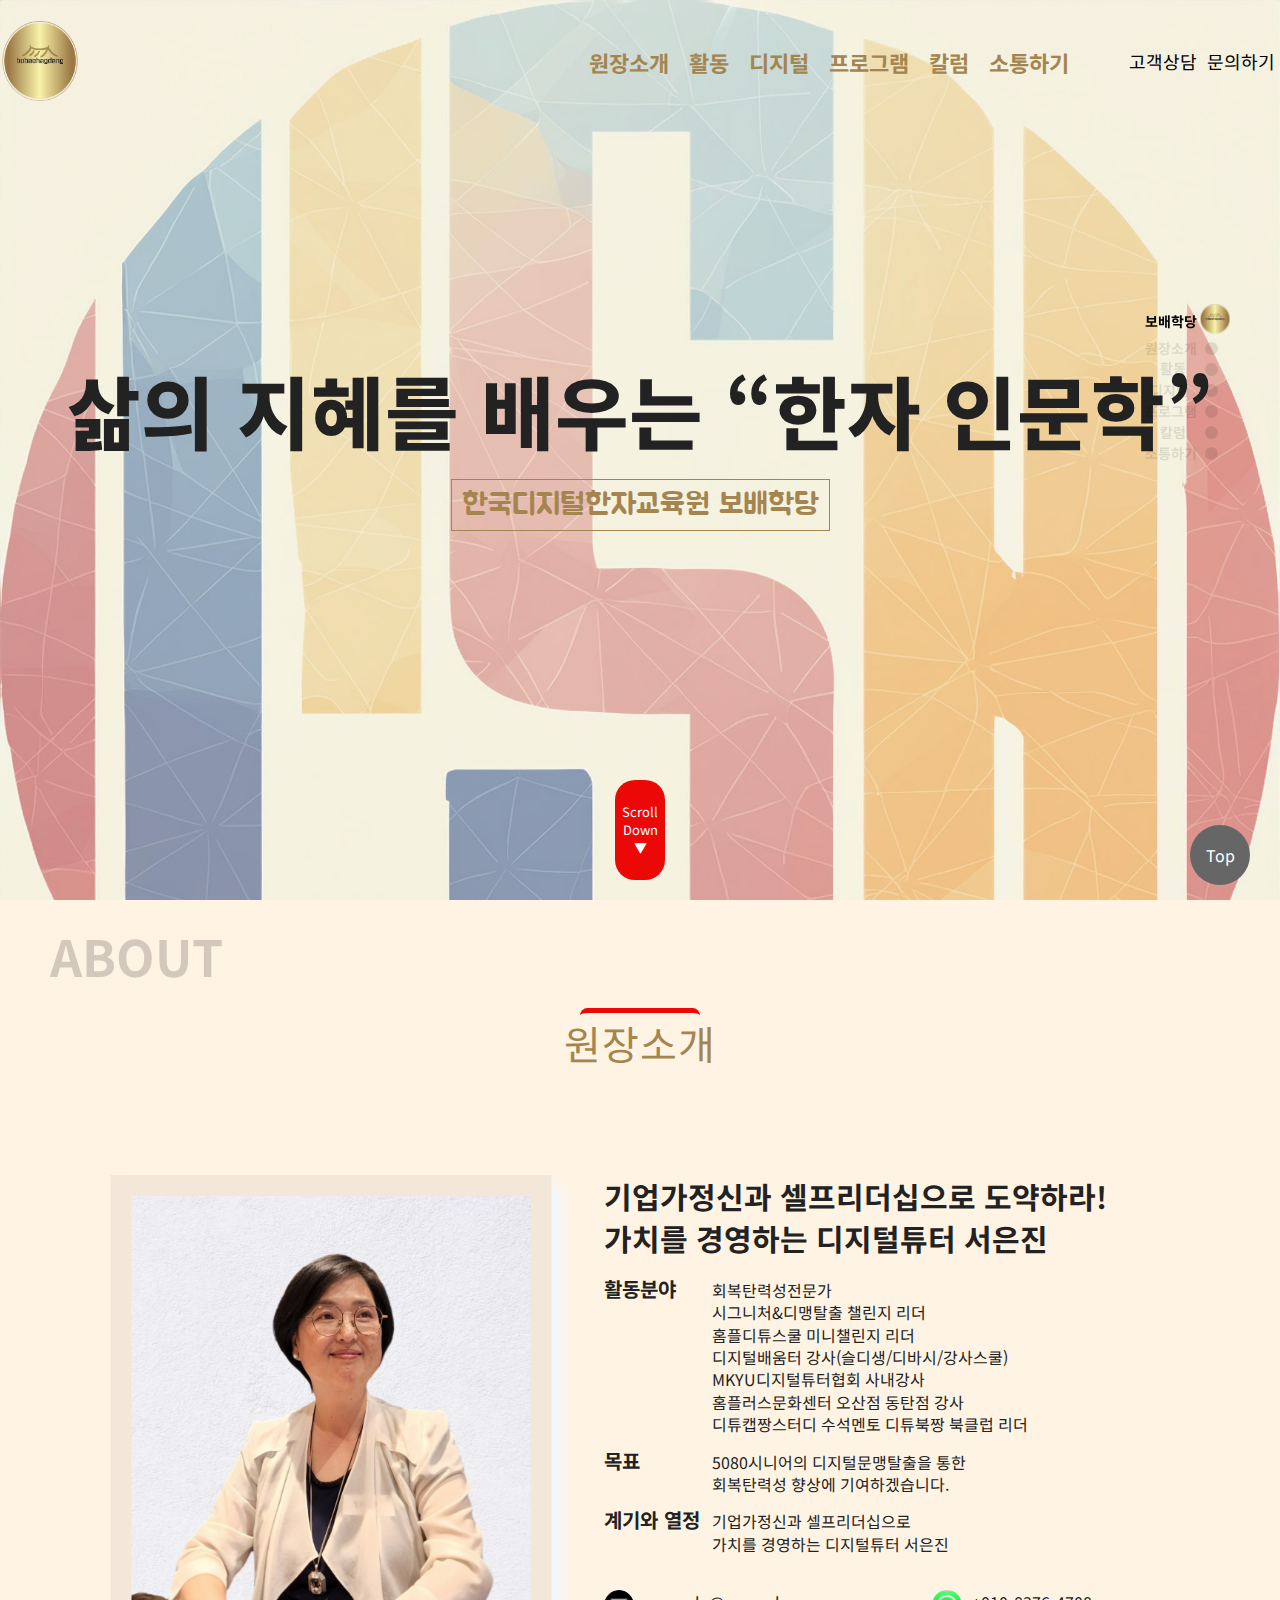
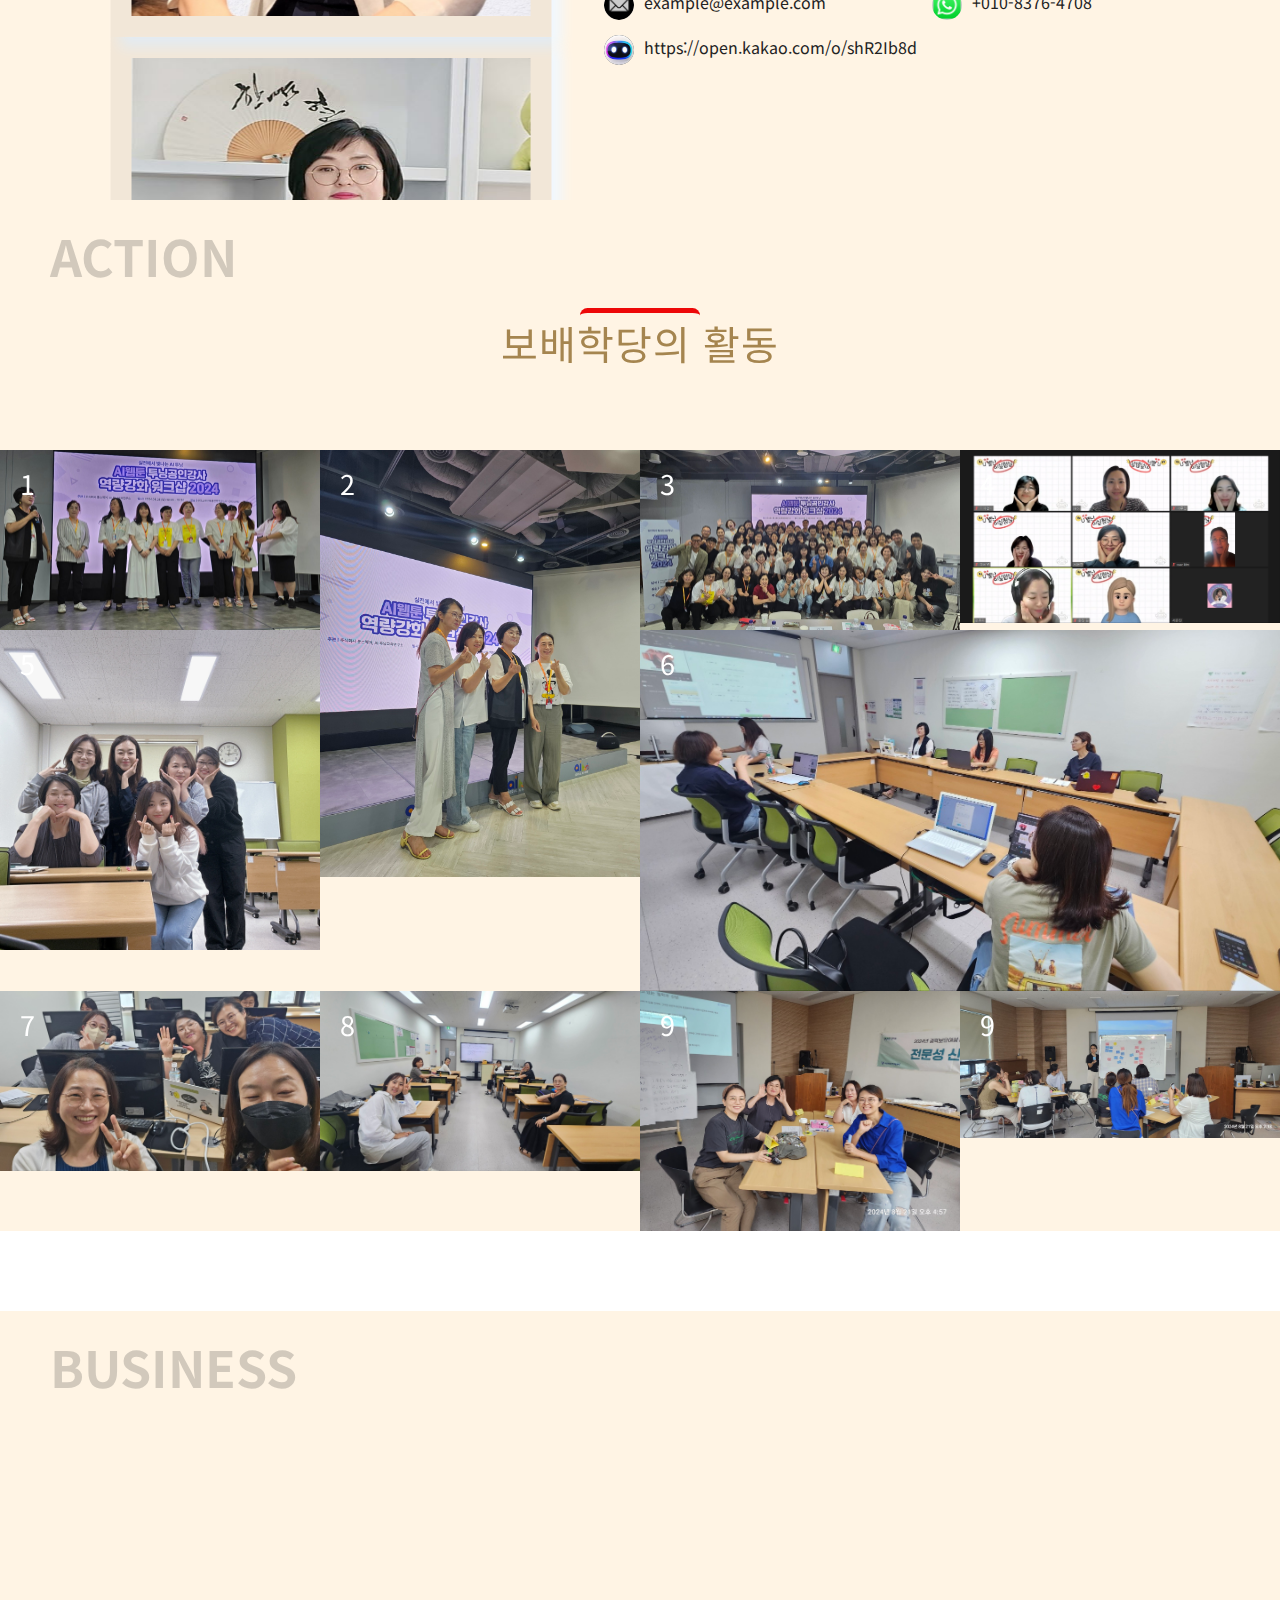
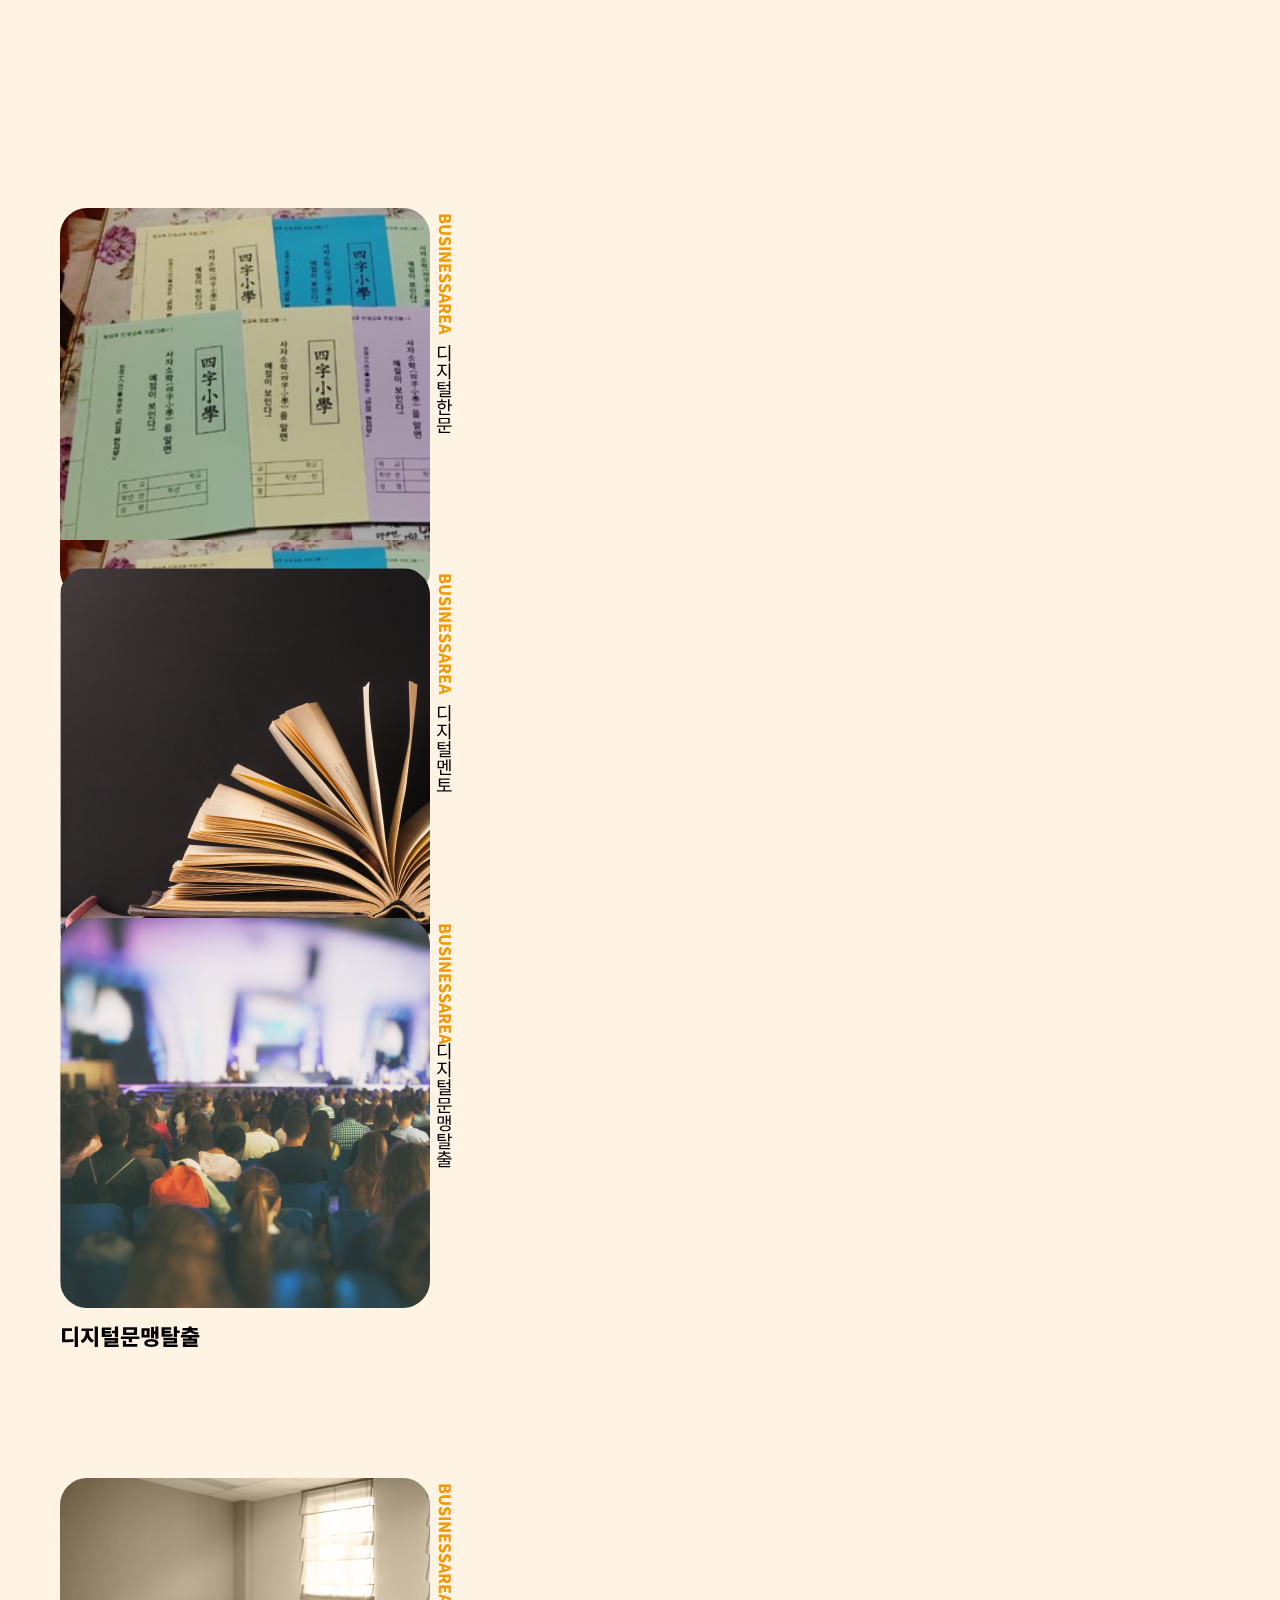
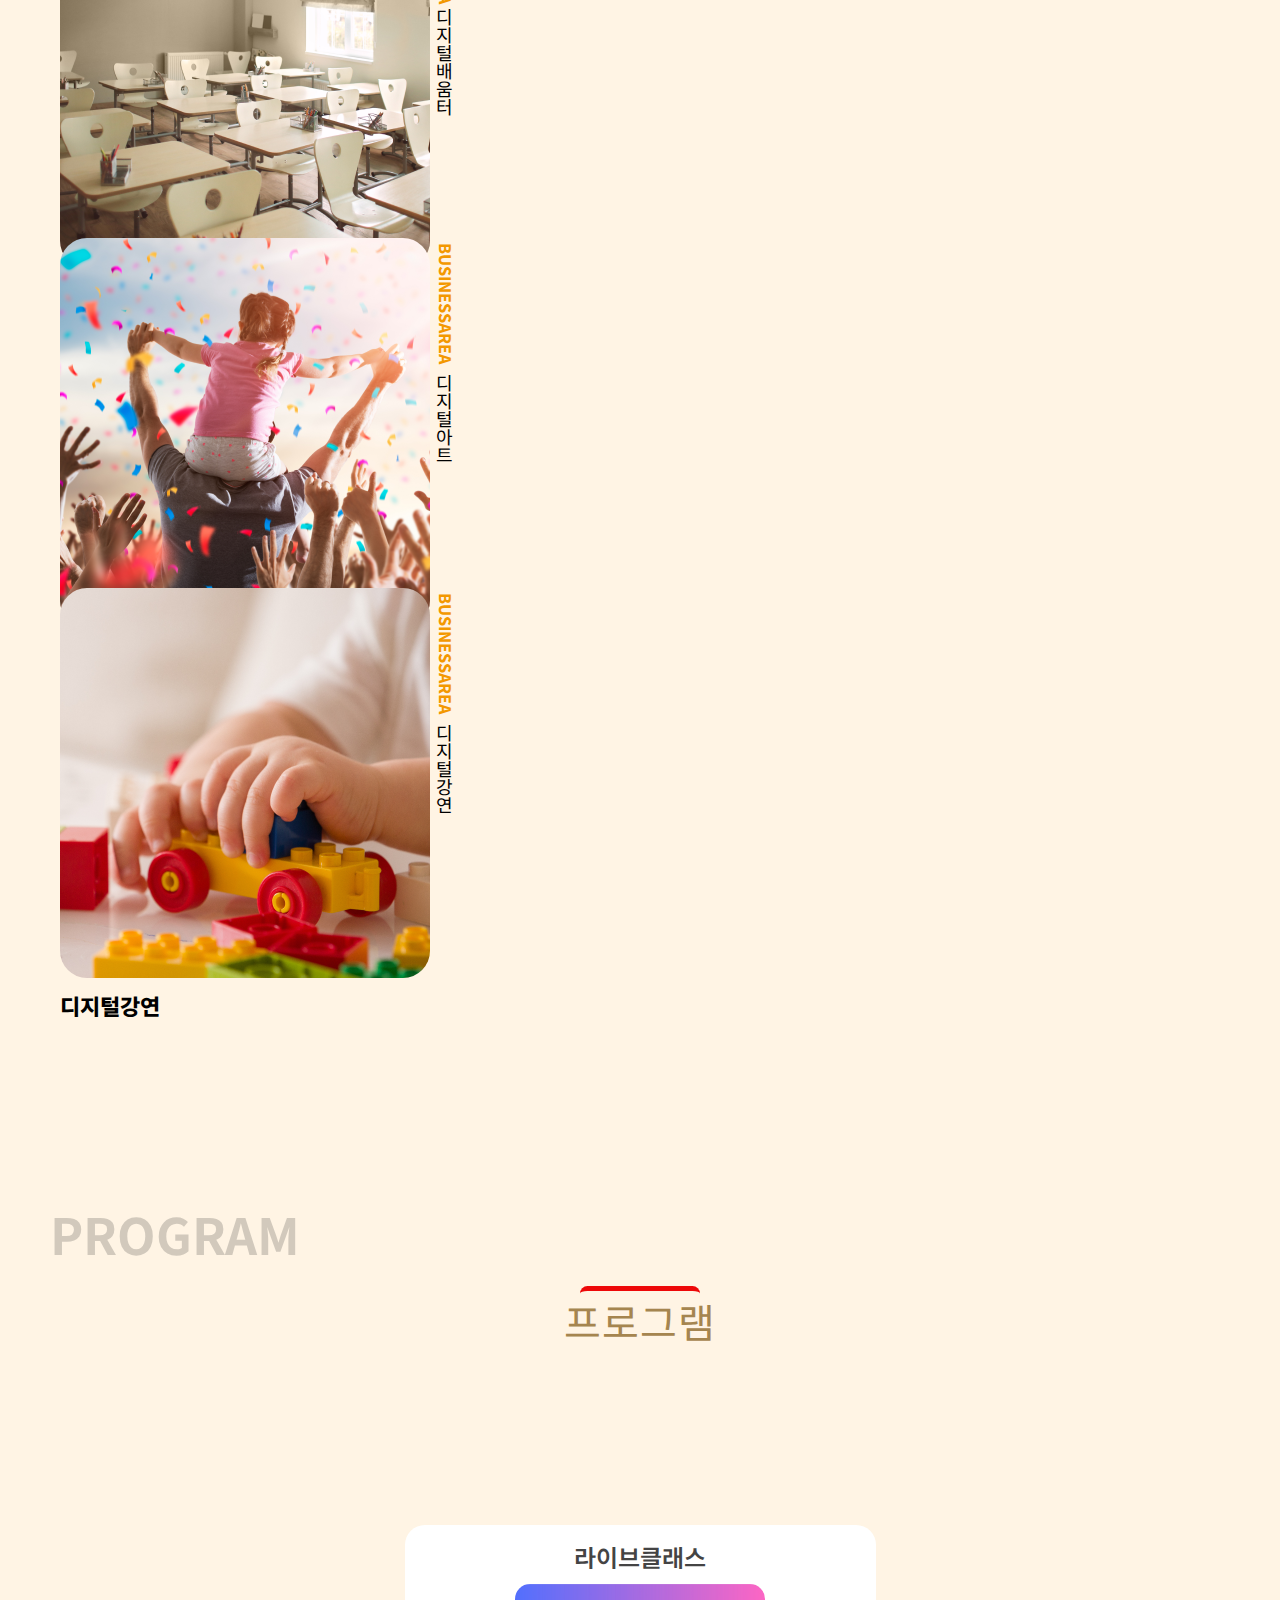
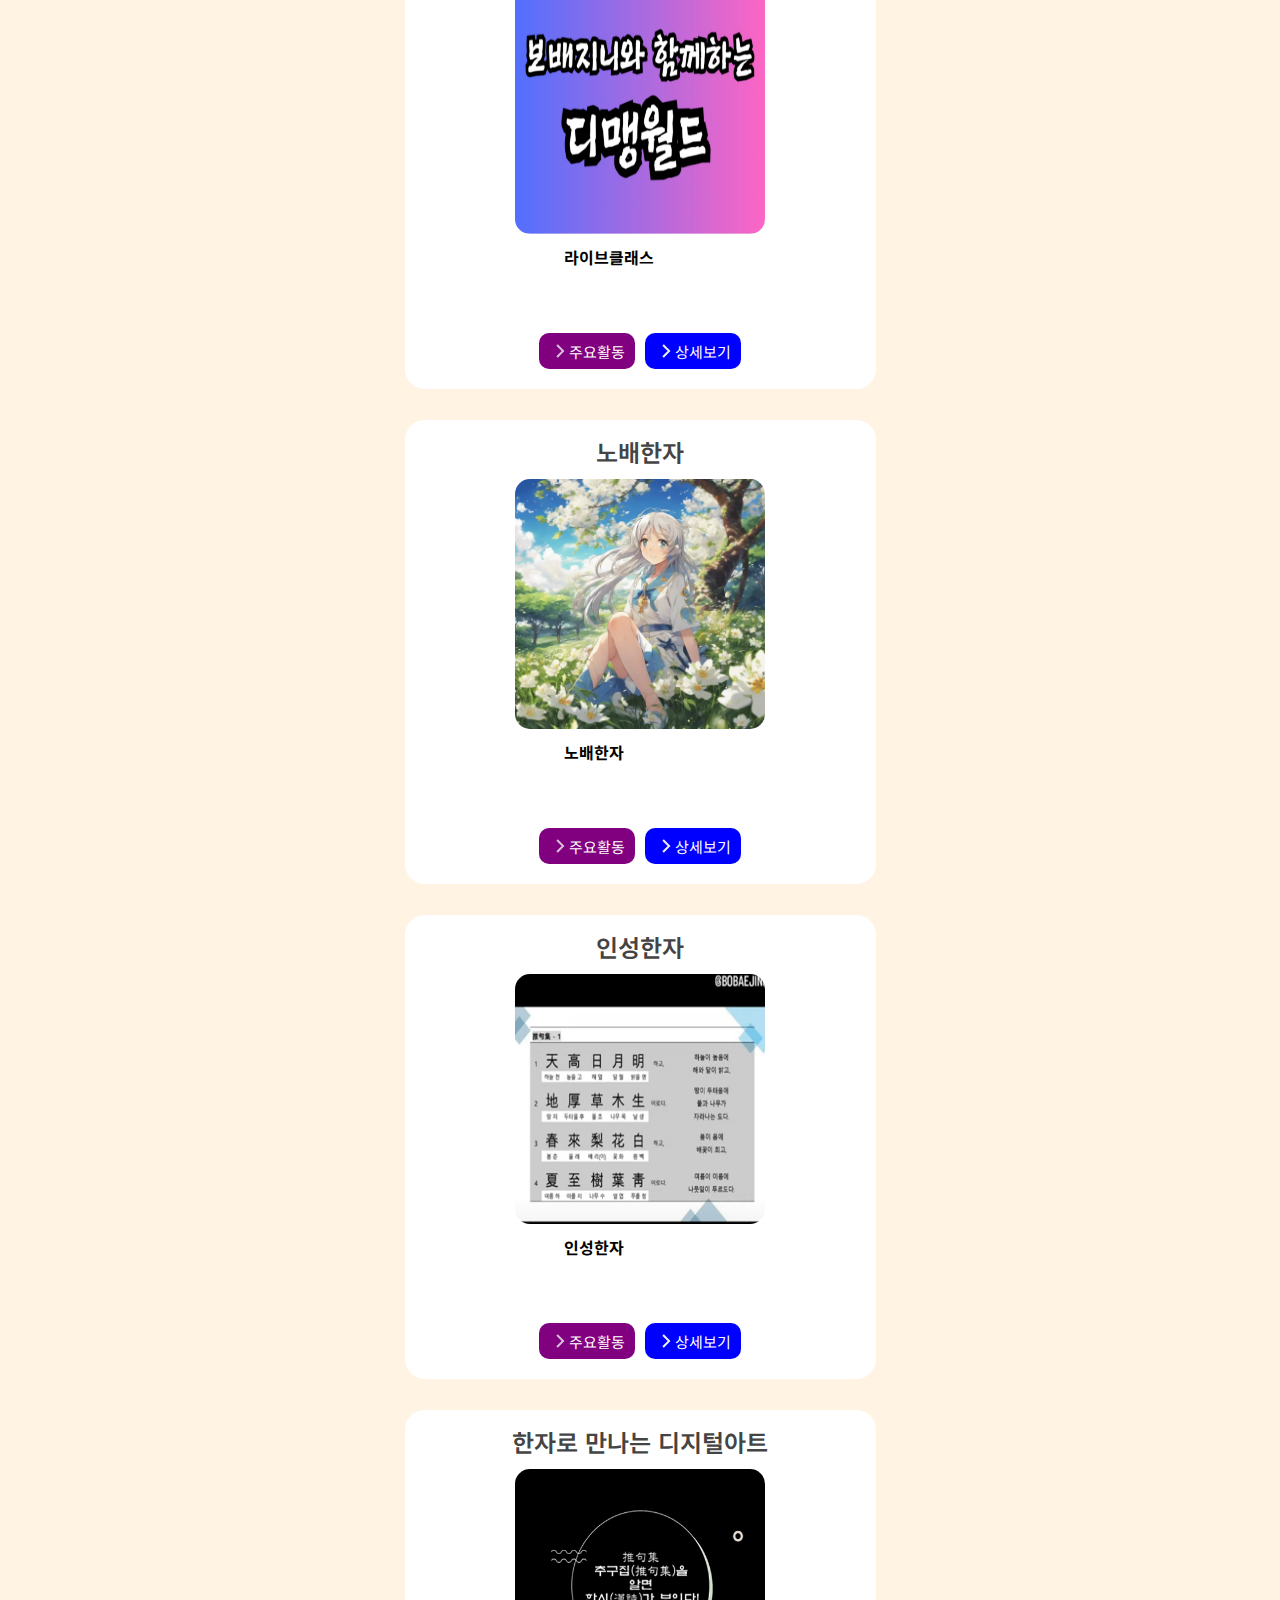
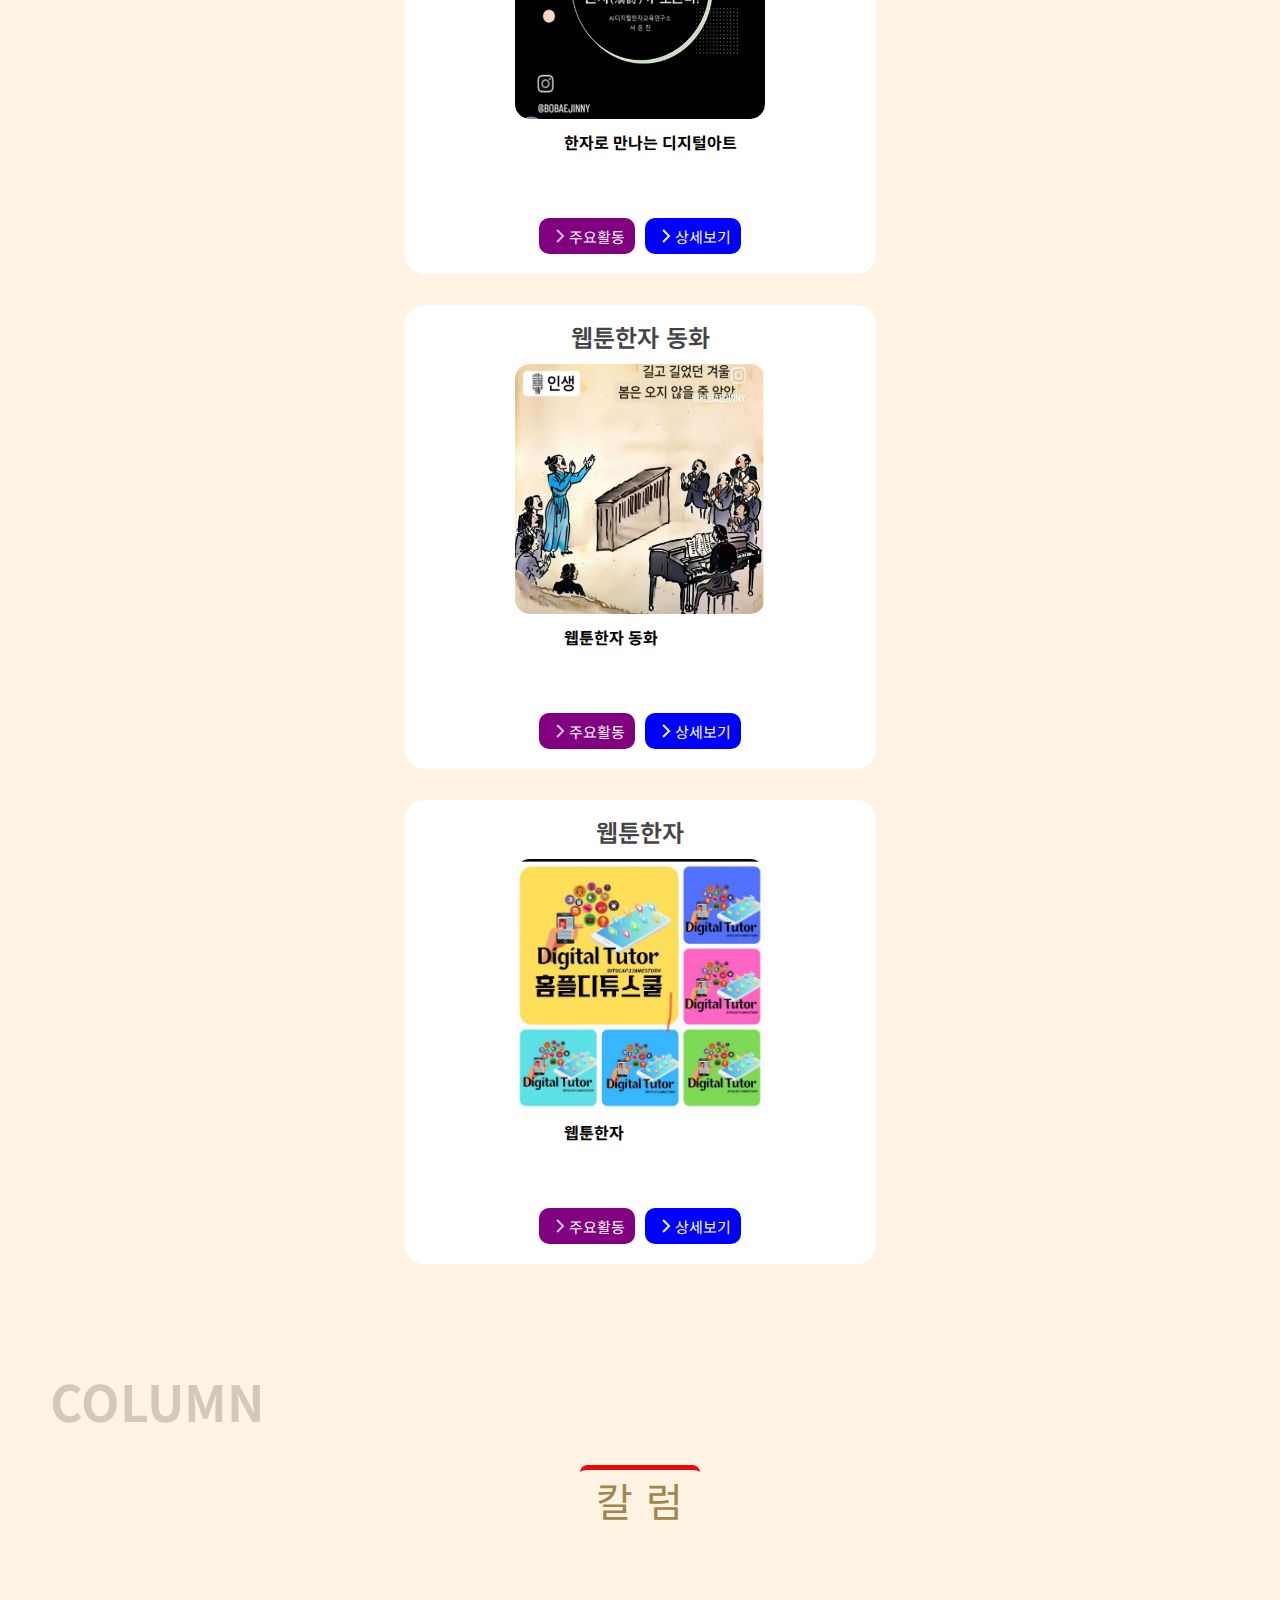
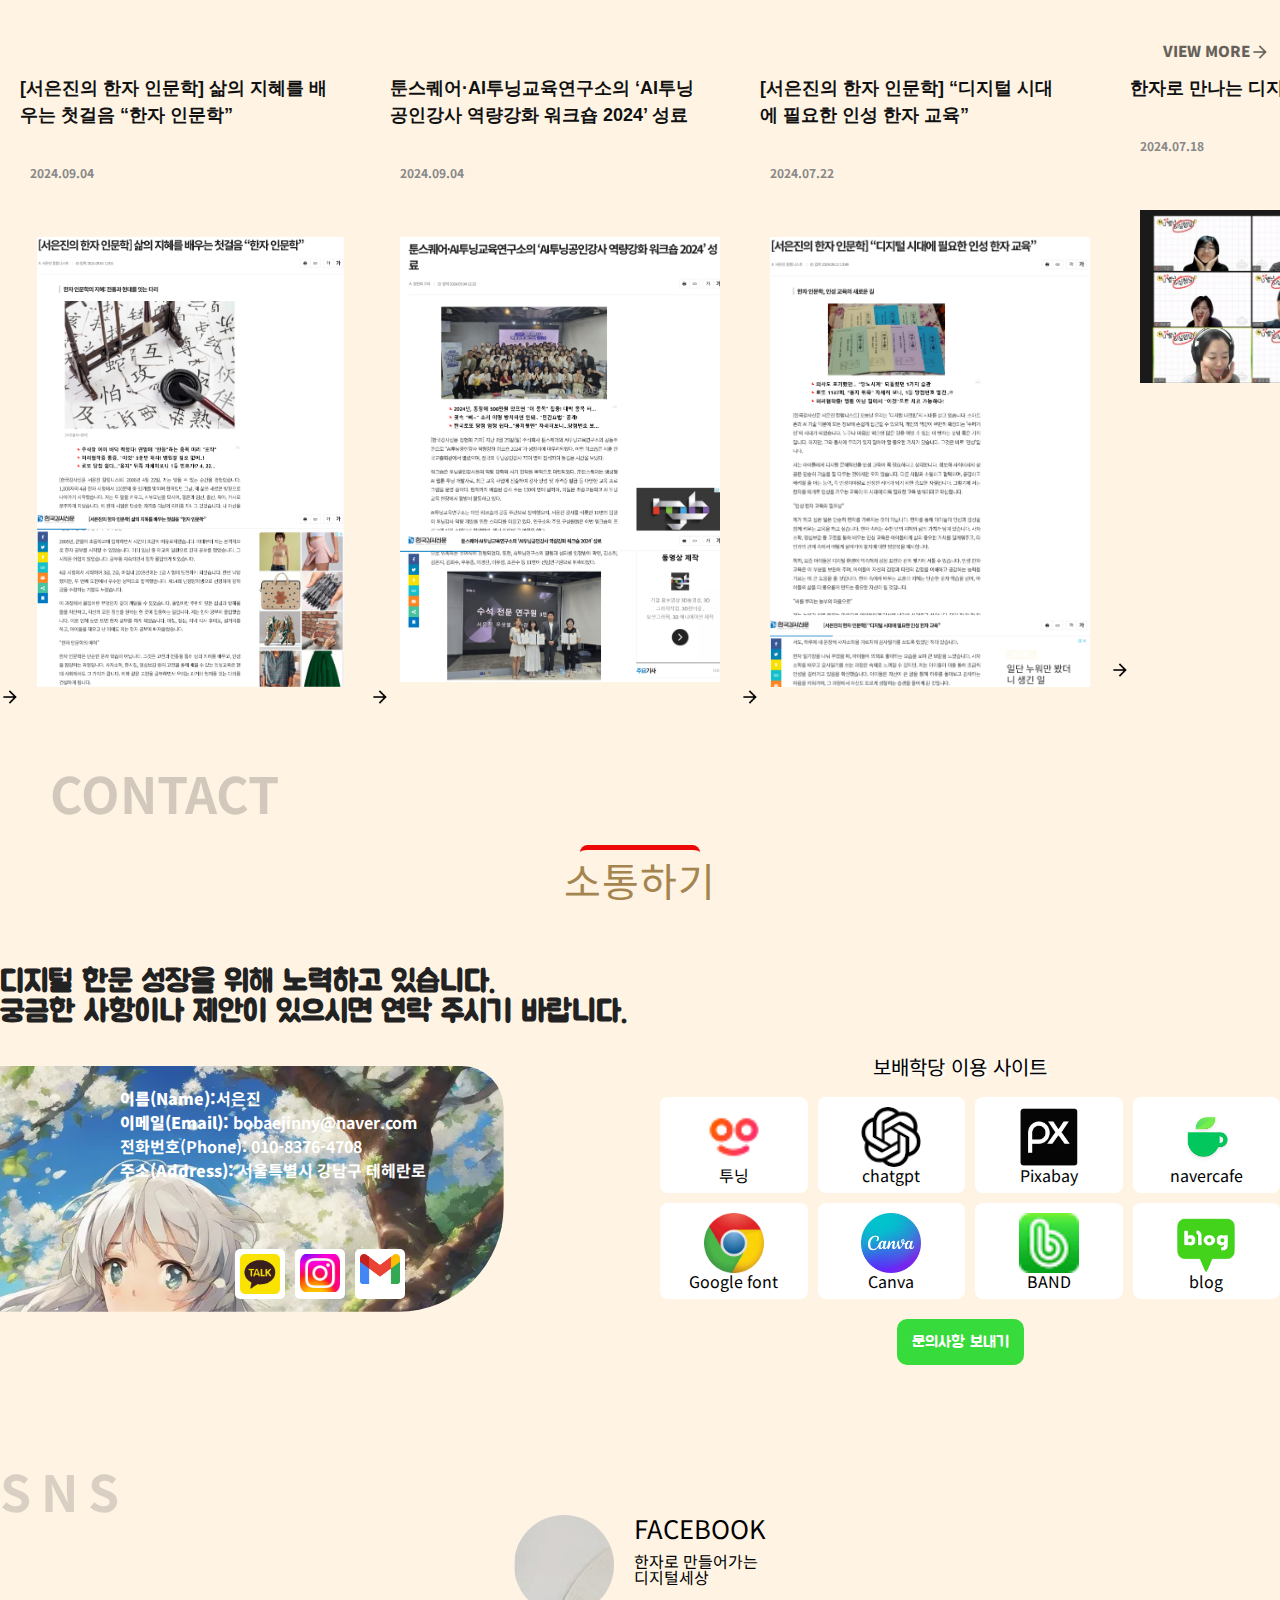
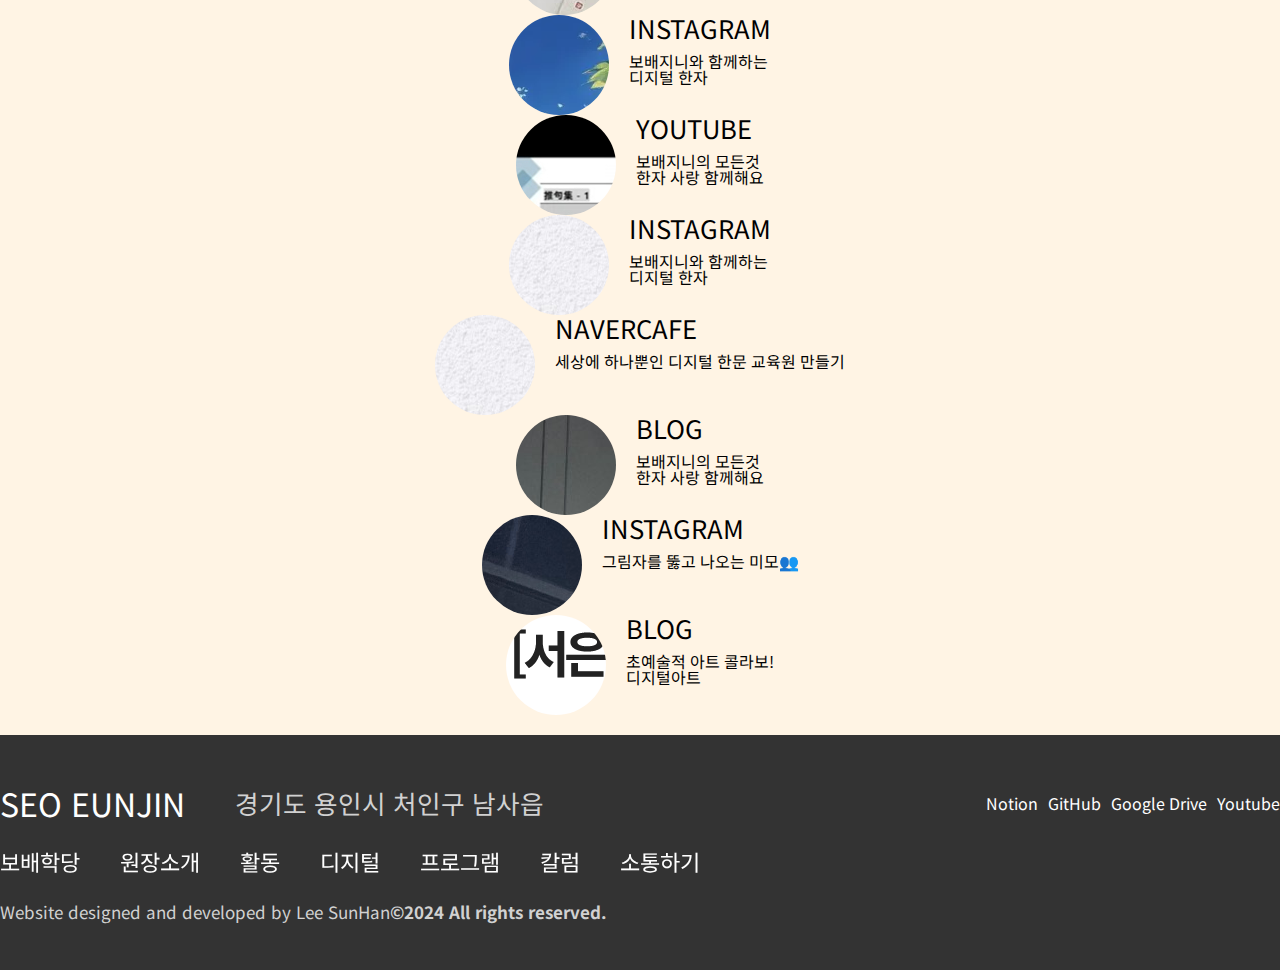
==== commit 0bfb1b72: "Add files via upload" ====
--- a/index.html
+++ b/index.html
@@ -136,7 +136,7 @@
                         slidesToScroll: 2,
                         autoplay: true,
                         infinite: true,
-                        fade:true,
+                        fade:false,
                         dots: true
                     }
                     },
@@ -268,8 +268,8 @@
          jQuery( '#cf1' ).YTPlayer();
          jQuery( '#cf2' ).YTPlayer();
          jQuery( '#cf3' ).YTPlayer(); 
-        }); -->
-    </script>
+        }); 
+    </script>-->
     <script>
     $(document).ready(function(){
         // 컨텐츠 
@@ -457,7 +457,7 @@
                 </li>
                 <li>
                     <h3 class="h6">목표</h3>
-                    <p class="p15">5080시니어의 디지털문맹탈출을 통한 회복탄력성 향상에 기여하겠습니다.</p>
+                    <p class="p15">5080시니어의 디지털문맹탈출을 통한 <br>회복탄력성 향상에 기여하겠습니다.</p>
                 </li>
                 <li>
                     <h3 class="h6">계기와 열정</h3>
@@ -542,8 +542,8 @@
     <section id="business">
         <div class="wrap">
             <h1 class="bold" data-aos="fade-down" data-aos-offset="200" data-aos-duration="500">
-                <span>W</span><span>h</span><span>a</span><span>t</span><span>w</span><span>e</span><span>d</span><span>o</span>
-            <br><span>B</span><span>u</span><span>s</span><span>i</span><span>n</span><span>e</span><span data-aos="fade-down" data-aos-offset="300" data-aos-duration="800">s</span><span>s</span></h1>
+                <span>W</span><span>h</span><span>a</span><span>t</span> <span>w</span><span>e</span> <span>d</span><span>o</span>
+            <br><span data-aos="fade-down" data-aos-offset="300" data-aos-duration="300">B</span><span data-aos="fade-up" data-aos-offset="300" data-aos-duration="500">u</span><span data-aos="fade-down" data-aos-offset="300" data-aos-duration="700">s</span><span data-aos="fade-up" data-aos-offset="300" data-aos-duration="800">i</span><span data-aos="fade-down" data-aos-offset="300" data-aos-duration="800">n</span><span data-aos="fade-down" data-aos-offset="300" data-aos-duration="800">e</span><span data-aos="fade-down" data-aos-offset="300" data-aos-duration="1000">s</span><span data-aos="fade-down" data-aos-offset="300" data-aos-duration="800">s</span></h1>
             <p data-aos="fade-up" data-aos-offset="200" data-aos-duration="1000">디지털 한문 성장과 디지털 튜터활동을 위해 노력하고 있습니다.</p>
             <div>
                 <ul class="givani">
--- a/css/index.css
+++ b/css/index.css
@@ -104,7 +104,7 @@
 /* 어사이드 */
 aside{
   position: fixed;
-  right: 20px;
+  right: 30px;
   top: calc(50% - 146px);
   z-index: 1;
 }
@@ -118,31 +118,31 @@
   content: "보배학당";  
   position: absolute;
   font-size: 14px;
-  left: -70px;
+  left: -60px;
   top: 10px;
+  display: block;
+  width: 70px;
+  height: 10px;
+  font-weight: bold;
+}
+aside ul li:nth-child(2) a::before{  
+  content: "원장소개";  
+  position: absolute;
+  font-size: 14px;
+  left: -60px;
+  top: 37px;
   display: block;
   width: 100px;
   height: 10px;
   font-weight: bold;
 }
-aside ul li:nth-child(2) a::before{  
-  content: "원장소개";  
-  position: absolute;
-  font-size: 14px;
-  left: -70px;
-  top: 44px;
-  display: block;
-  width: 100px;
-  height: 10px;
-  font-weight: bold;
-}
 
 aside ul li:nth-child(3) a::before{  
   content: "활동";  
   position: absolute;
   font-size: 14px;
-  left: -70px;
-  top: 72px;
+  left: -45px;
+  top: 57px;
   display: block;
   width: 110px;
   height: 10px;
@@ -152,8 +152,8 @@
   content: "디지털";  
   position: absolute;
   font-size: 14px;
-  left: -70px;
-  top: 100px;
+  left: -55px;
+  top: 79px;
   display: block;
   width: 110px;
   height: 10px;
@@ -163,8 +163,8 @@
   content: "프로그램";  
   position: absolute;
   font-size: 14px;
-  left: -70px;
-  top: 128px;
+  left: -60px;
+  top: 100px;
   display: block;
   width: 90px;
   font-weight: bold;
@@ -173,8 +173,8 @@
   content: "칼럼";  
   position: absolute;
   font-size: 14px;
-  left: -70px;
-  top: 156px;
+  left: -45px;
+  top: 121px;
   display: block;
   width: 90px;
   font-weight: bold;
@@ -183,14 +183,14 @@
   content: "소통하기";  
   position: absolute;
   font-size: 14px;
-  left: -70px;
-  top: 185px;
+  left: -60px;
+  top: 142px;
   display: block;
   width: 90px;
   font-weight: bold;
 }
 aside ul li:not(last-child){
-  margin-bottom: 15px;
+  margin-bottom: 8px;
 }
 aside ul li a{   
   font-size: 0;
@@ -805,12 +805,16 @@
   color: #f39800;
 }
 section#business div.wrap ul.givani button.slick-prev::before{
- left: -25px;
  color: red;
 }
+section#business div.wrap ul.givani button.slick-prev{
+  left: 0px;
+}
 section#business div.wrap ul.givani button.slick-next::before{
-  right: -25px;
   color: red;
+}
+section#business div.wrap ul.givani button.slick-next{
+  right: 0%;
 }
 section#business div.wrap div ul.givani li a h4 {
   grid-column: 2;
@@ -1014,25 +1018,18 @@
   margin: 12px 0 20px;
   overflow: hidden;  
 }
-#process div.wrap ly a{
+#process div.wrap .ly a{
   position: absolute;
   font-size: 15px;
   opacity: 0.6 !important;
-  font-weight: 700;
   text-transform: uppercase;
   line-height: 1.2;
-  right: 0;
-  margin-right: 50px;
+  right: 30px;
   padding-top: 17px;
   font-weight: 900;
 }
 #process div.wrap a:hover{
   color:red;
-  opacity:1;
-}
-#process div.wrap a:after:hover{
- content:"   >";
- color:red;
 }
 #process div.wrap a:after{
   content:"";
@@ -1041,9 +1038,12 @@
   background-repeat: no-repeat;
   background-size: contain;
   background-position: center;
-  background-image: url(../img/next.svg);
+  background-image: url(../img/arrow.png);
   position: absolute;
   text-align: center;
+}
+#process div.wrap a:hover::after{
+  background-image: url(../img/arrow1.png);
 }
 #process div.wrap ul.wnewsani{
   display: flex;
@@ -1083,8 +1083,8 @@
 }
 #process div.wrap .wnewsani li div.img{
   margin-top: 40px;
-  width: 250px;
-  height: 500px;
+  width: 320px;
+  height: 450px;
   background-repeat: no-repeat;
   background-size: contain;
   background-position: top;
--- a/css/responsive.css
+++ b/css/responsive.css
@@ -1,6 +1,5 @@
 @media screen and (max-width:1200px){
   .wrap{
-    padding: 0 15px;
     width: 100%;
     height: 100%;
   }
@@ -135,7 +134,7 @@
     padding-bottom: 20px;
   }
   #sns .snsani button.slick-prev {
-    left: -50px;
+    left: -25px;
   }
   #sns .snsani{
     width: 80%;
@@ -188,9 +187,11 @@
   min-width: 100%;
   width: 100%;
   }
-
+  .slick-slide{
+    overflow: hidden;
+    right: -30px;
+  }
    .wrap {
-    padding: 0 15px;    
     height: 100%;
     width: 100%;
   }
@@ -264,12 +265,22 @@
     grid-template-columns: 1fr;
     grid-template-rows: auto auto auto auto auto;
     row-gap: 3px;
-    padding: 0 30px;
+    padding: 0 0px;
     column-gap: 0;
   } 
+  #aboutme div.wrap .aboutAni .slick-track {
+  position: relative;
+  top: 0;
+  left: 0;
+  display: block;
+  margin-left: auto;
+  margin-right: auto;
+  width:100vw;
+}
   #aboutme div.wrap ul.intro li:nth-child(1) p {
     font-size: 18px;
     font-weight: lighter;
+    padding-left: 30px;
   }
  #aboutme div.wrap figure{
     position: relative;
@@ -301,6 +312,7 @@
   #aboutme div.wrap ul.intro li h3 {
     font-size: 14px;
     font-weight: bold;
+    padding-left: 30px;
   }
   #aboutme div.wrap ul.intro li p {
     font-size: 12px;
@@ -315,6 +327,7 @@
     height: 15px;
     font-size:12px;
     margin-top: -50px;
+    padding-left: 30px;
   } 
 
 
@@ -331,8 +344,6 @@
   #product ul.list{
     grid-template-columns: 1fr 1fr;
     grid-template-rows: auto auto auto auto auto auto;
-    margin-left: -15px;
-    margin-right: -15px;
   }
   #product ul.list li{
     position: relative;
@@ -386,58 +397,39 @@
   /*buss */
   section#business{
     height: auto;
+    width: 100vw;
   }
   section#business div.wrap h1 {
     font-size:calc(50px * 0.8);
     margin:0px;
     padding:0px;
-    padding: 50px;
+    padding: 10px;
   }
   @keyframes anih1{
    display:none;
 }
-  section#business div.wrap div ul.bus li.giv a h3{
-    font-size:12px;
-    height: 10px;
-    margin-bottom: -15px;
-  }
   section#business div.wrap{
     background-color: #fff4e4;
     left: 0px;
-    padding: 0px;
-  }
-  section#business div.wrap div ul.bus li.giv a h4.h6{
-    font-size:calc( 100% * 0.7 );
+    width:90%;
+  }
+  section#business div.wrap div ul.givani li a h4.h6{
     margin-left: 2px;
-    padding-top: 60px;
-  }
-  section#business div.wrap div ul.bus li.giv a button {
-    font-size:calc(100% * 0.7);
-    width: 15px;
+    padding-top: 70px;
   }
   section#business div.wrap div{
-  }
-  section#business div.wrap div ul.bus{
-    padding: 10px;
-    grid-template-columns: repeat(2, auto);
-    gap: 20px 8%;
-    margin-top: 0;
-    margin-left:0;  
   }
   section#business div.wrap p{
     font-size: calc(22px * 0.7);
-    margin:-20px 0px -150px 50px;
-  }
-  section#business div.wrap div ul.bus li.giv {
-    width: calc(( 480px / 2 ) * 0.8 );
-    height: calc(( 768px / 3 ) * 0.8 );
-    margin-left:-20px;
+    margin:10px 0px -150px 10px;
+  }
+  section#business div.wrap div ul.givani li{
+    
   } 
-  section#business div.wrap div ul.bus li.giv a{
-  width: calc(( 480px / 2 ) * 0.9 - 30px );
-  height: calc(( 768px / 3 ) * 0.85 - 30px);
-  gap: 0px;
-  border-radius:15px;
+  section#business div.wrap div ul.givani li a{
+    content:"";
+    width: calc((1200px/ 3) * .9 - 50px);
+    height: calc((840px/ 2) * .9 - 50px);
   }
     section#business div.wrap div ul.bus li.giv:nth-child(1){
     grid-column: 1;
@@ -469,15 +461,12 @@
     grid-row: 3;
     top:-60px;  
   }
-  section#business div.wrap div ul.bus li.giv a i::after {
-    bottom: 15px;
-    right: 15px;
-    }
-  section#business div.wrap div ul.bus li.giv a i {
-    width: calc(80px * 0.6);
-    height: calc(80px * 0.6);
+
+  section#business div.wrap div ul.givani li a i {
+    width: calc(80px * 0.9);
+    height: calc(80px * 0.9);
     right: -30px;
-    bottom: 2px;
+    bottom: 5px;
   }
   section#business div.wrap div ul.bus li.giv a:hover i {
   transform: translateX(-30px);   
@@ -495,7 +484,7 @@
   }
 
   #portfolio div.wrap p {
-    font-size: calc( 50px * 0.7 );
+    font-size: calc( 50px * 0.6 );
     margin-left: 0px;
   }
   #portfolio div.wrap h5{
@@ -504,7 +493,6 @@
   }
   #portfolio div.wrap ul.list li div{
     margin-left: 20px;
-    margin-right: 20px;
     width: 90%;
   }
   #portfolio div.wrap ul.list li div h3{
@@ -545,11 +533,12 @@
     padding: 0px;
   }
   #process div.wrap .ly {
-    padding-top: 150px;
+    padding-top: 100px;
     padding-bottom: 30px;
   }
   #process div.wrap .wnewsani li div.img{
-    margin-left: calc(50% - 160px);
+    margin-left: calc(50% - 140px);
+    margin-top: 0px;
   }
   #process div.wrap .wnews li a h3 {
     overflow: hidden;
@@ -569,6 +558,7 @@
     padding-bottom: 10px;
     font-size: calc(30px * 0.6);
     line-height: 1.5;
+    padding-left: 30px;
   }
   #contact .con ul.list{
     font-size:calc(100% * 0.6); 
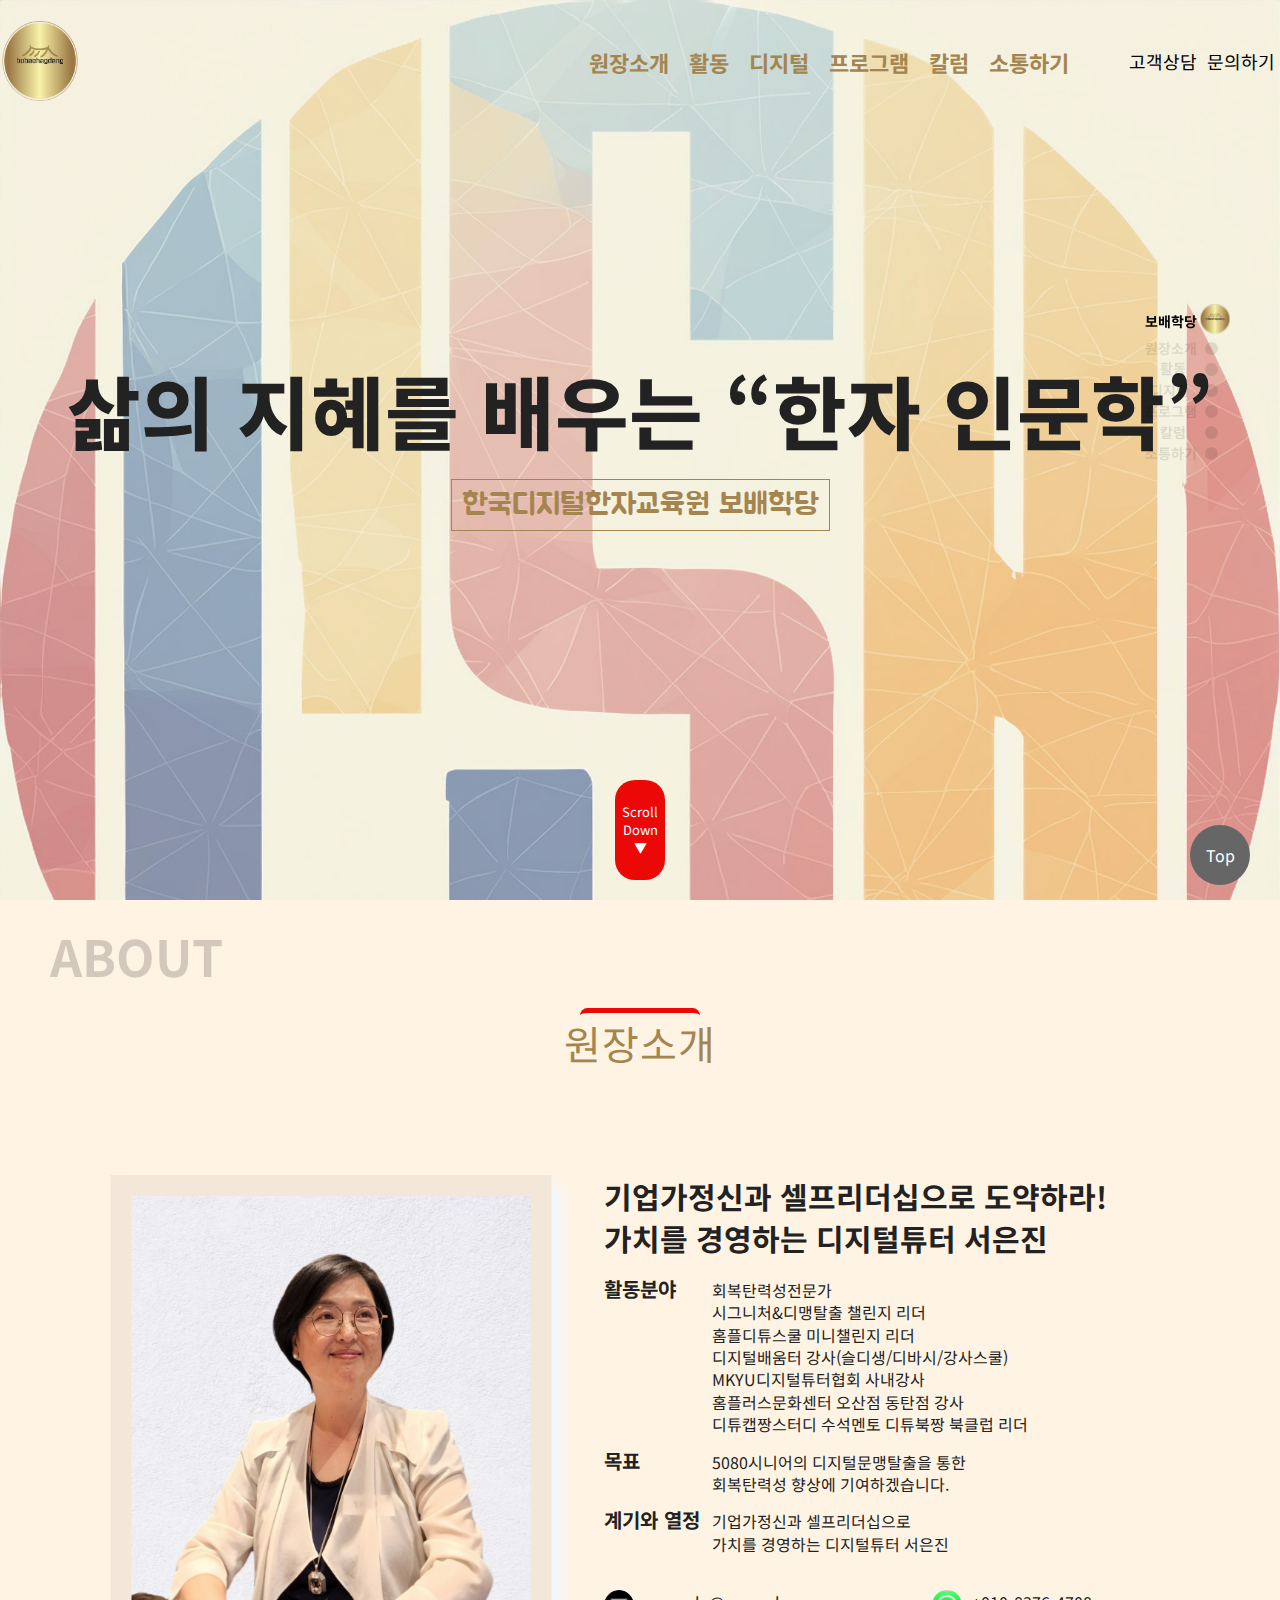
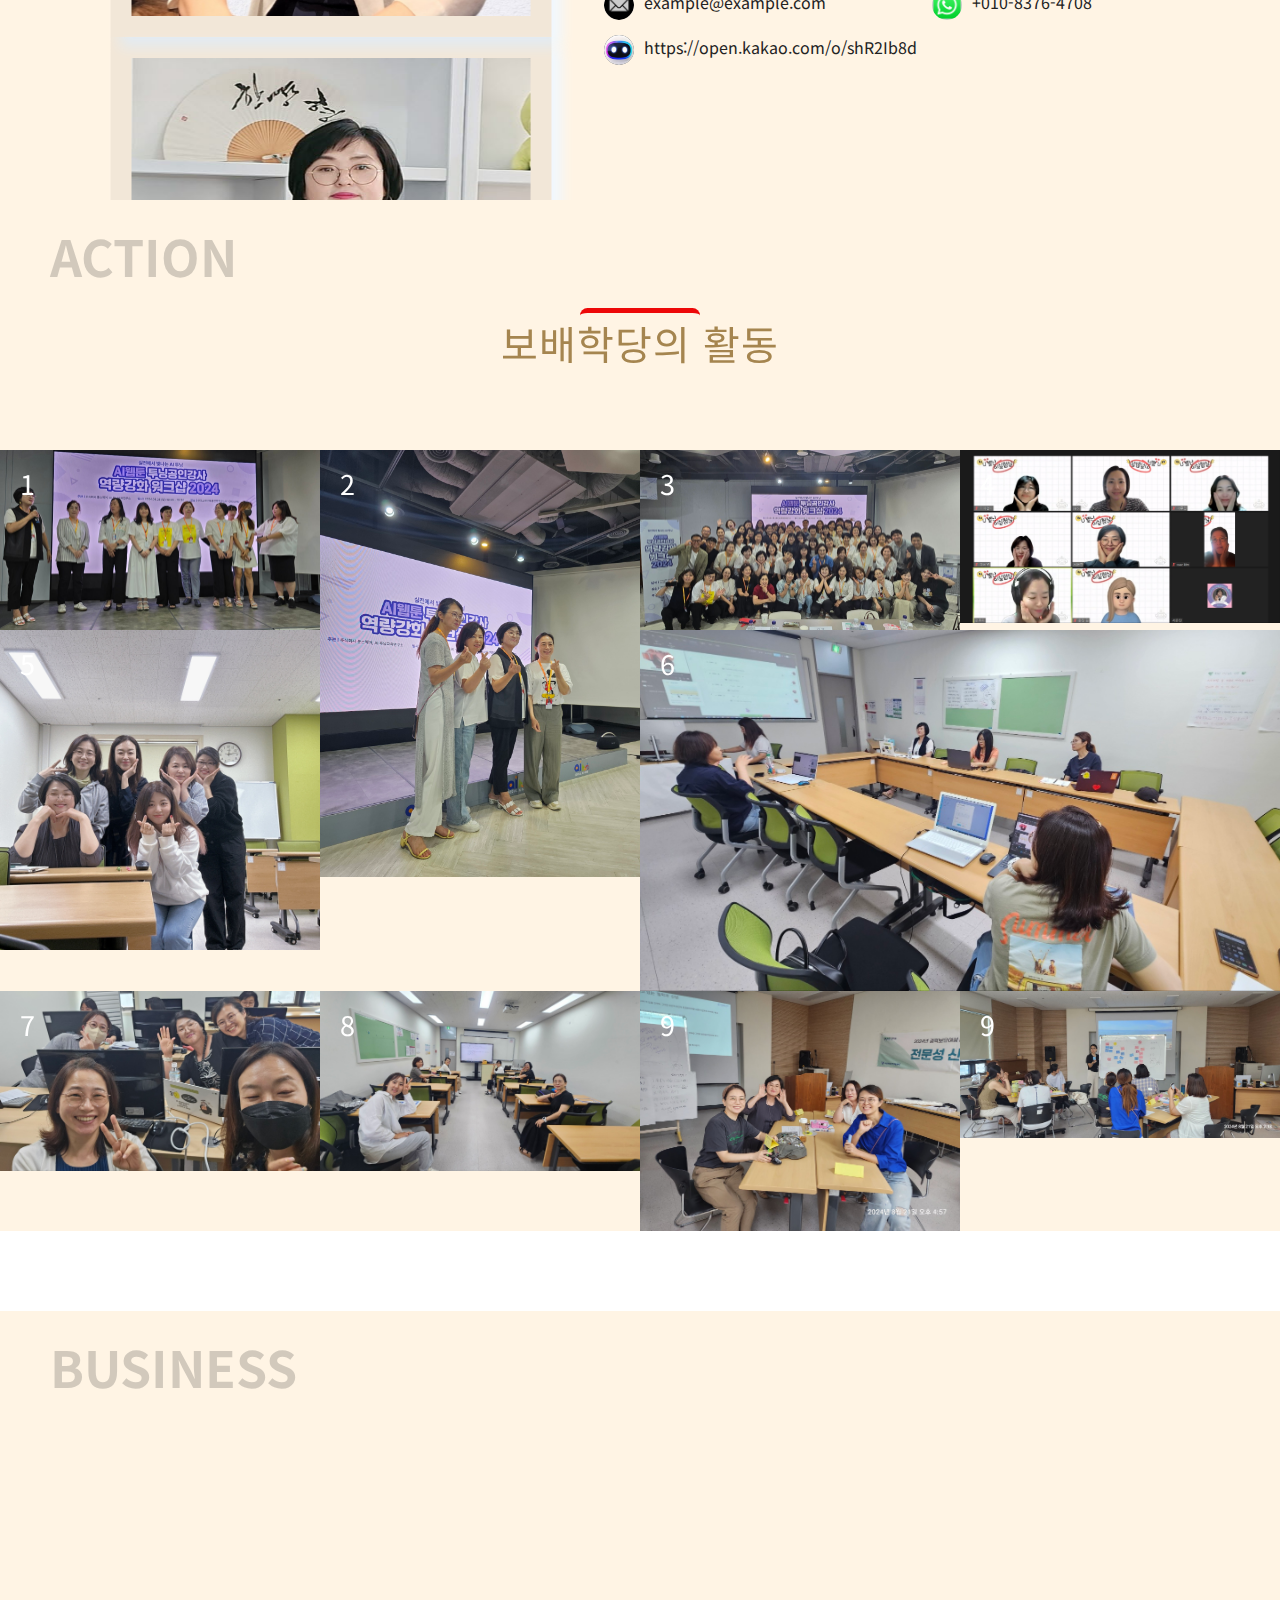
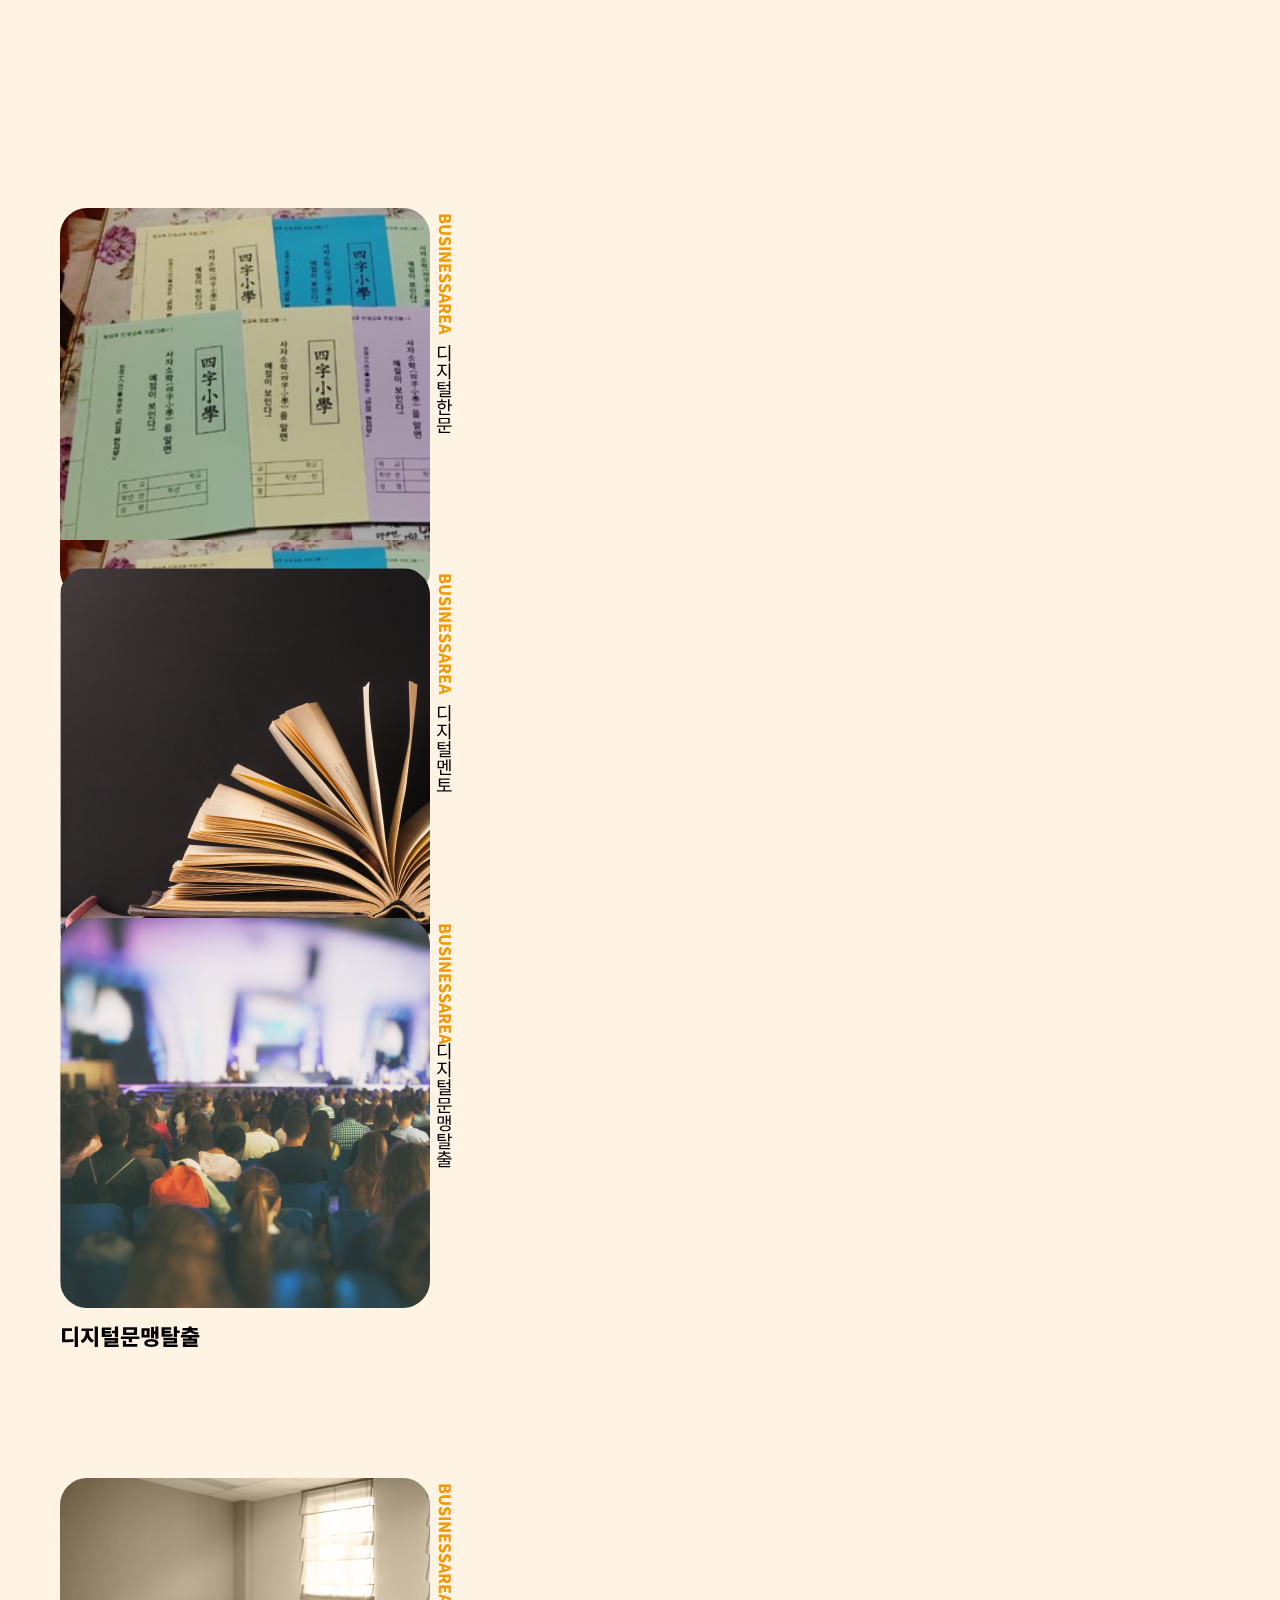
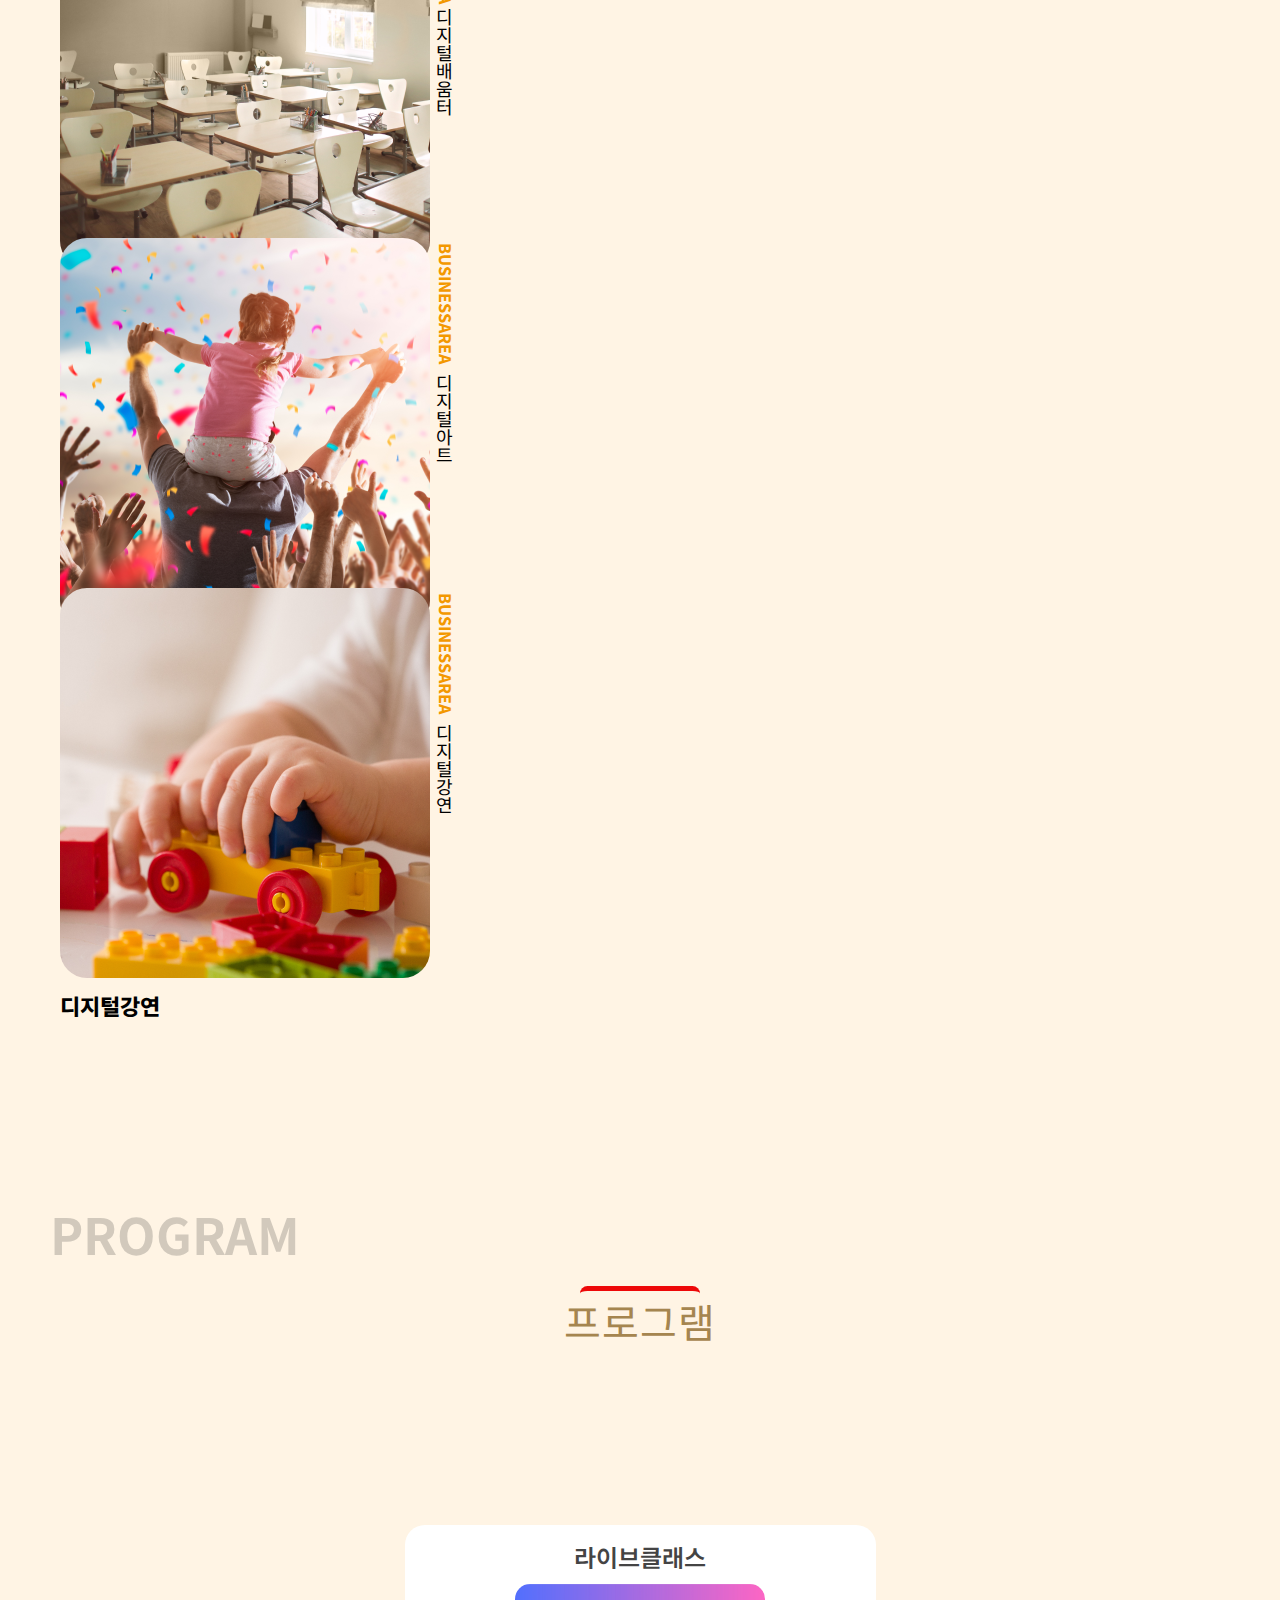
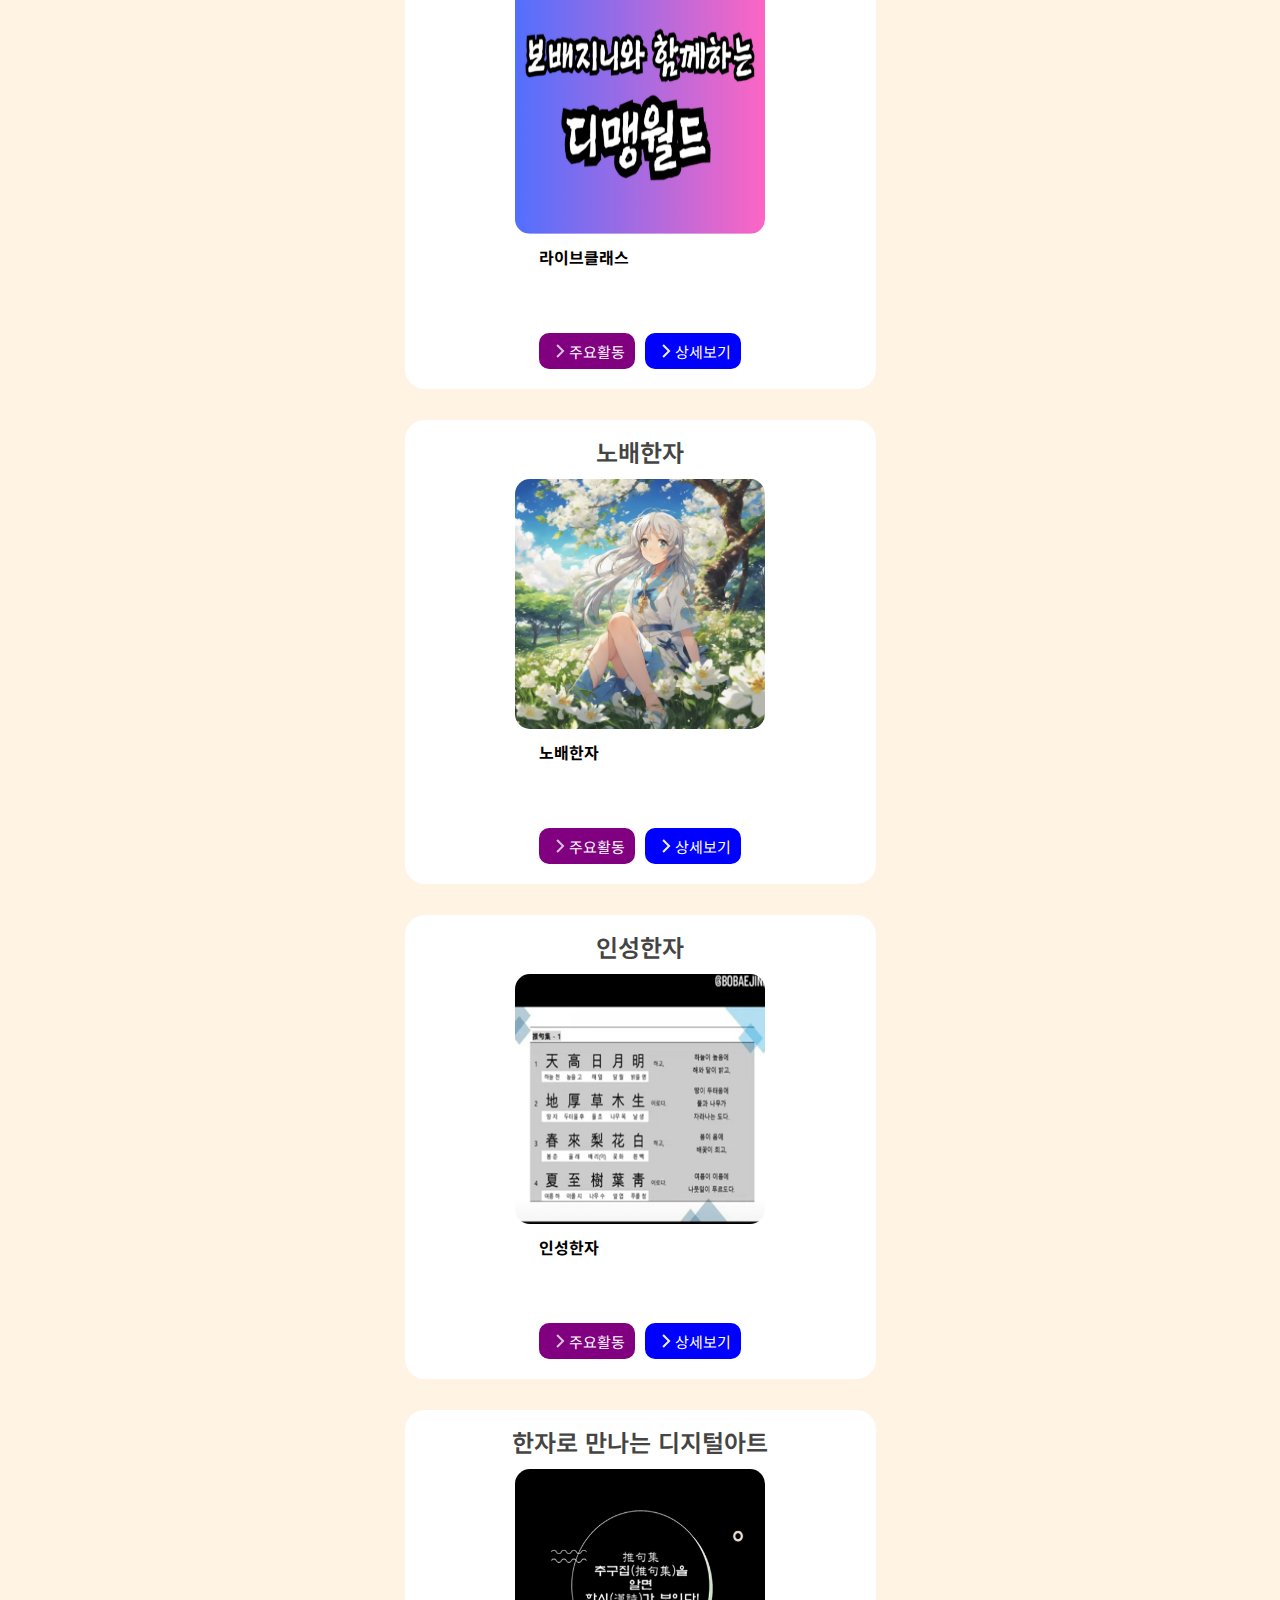
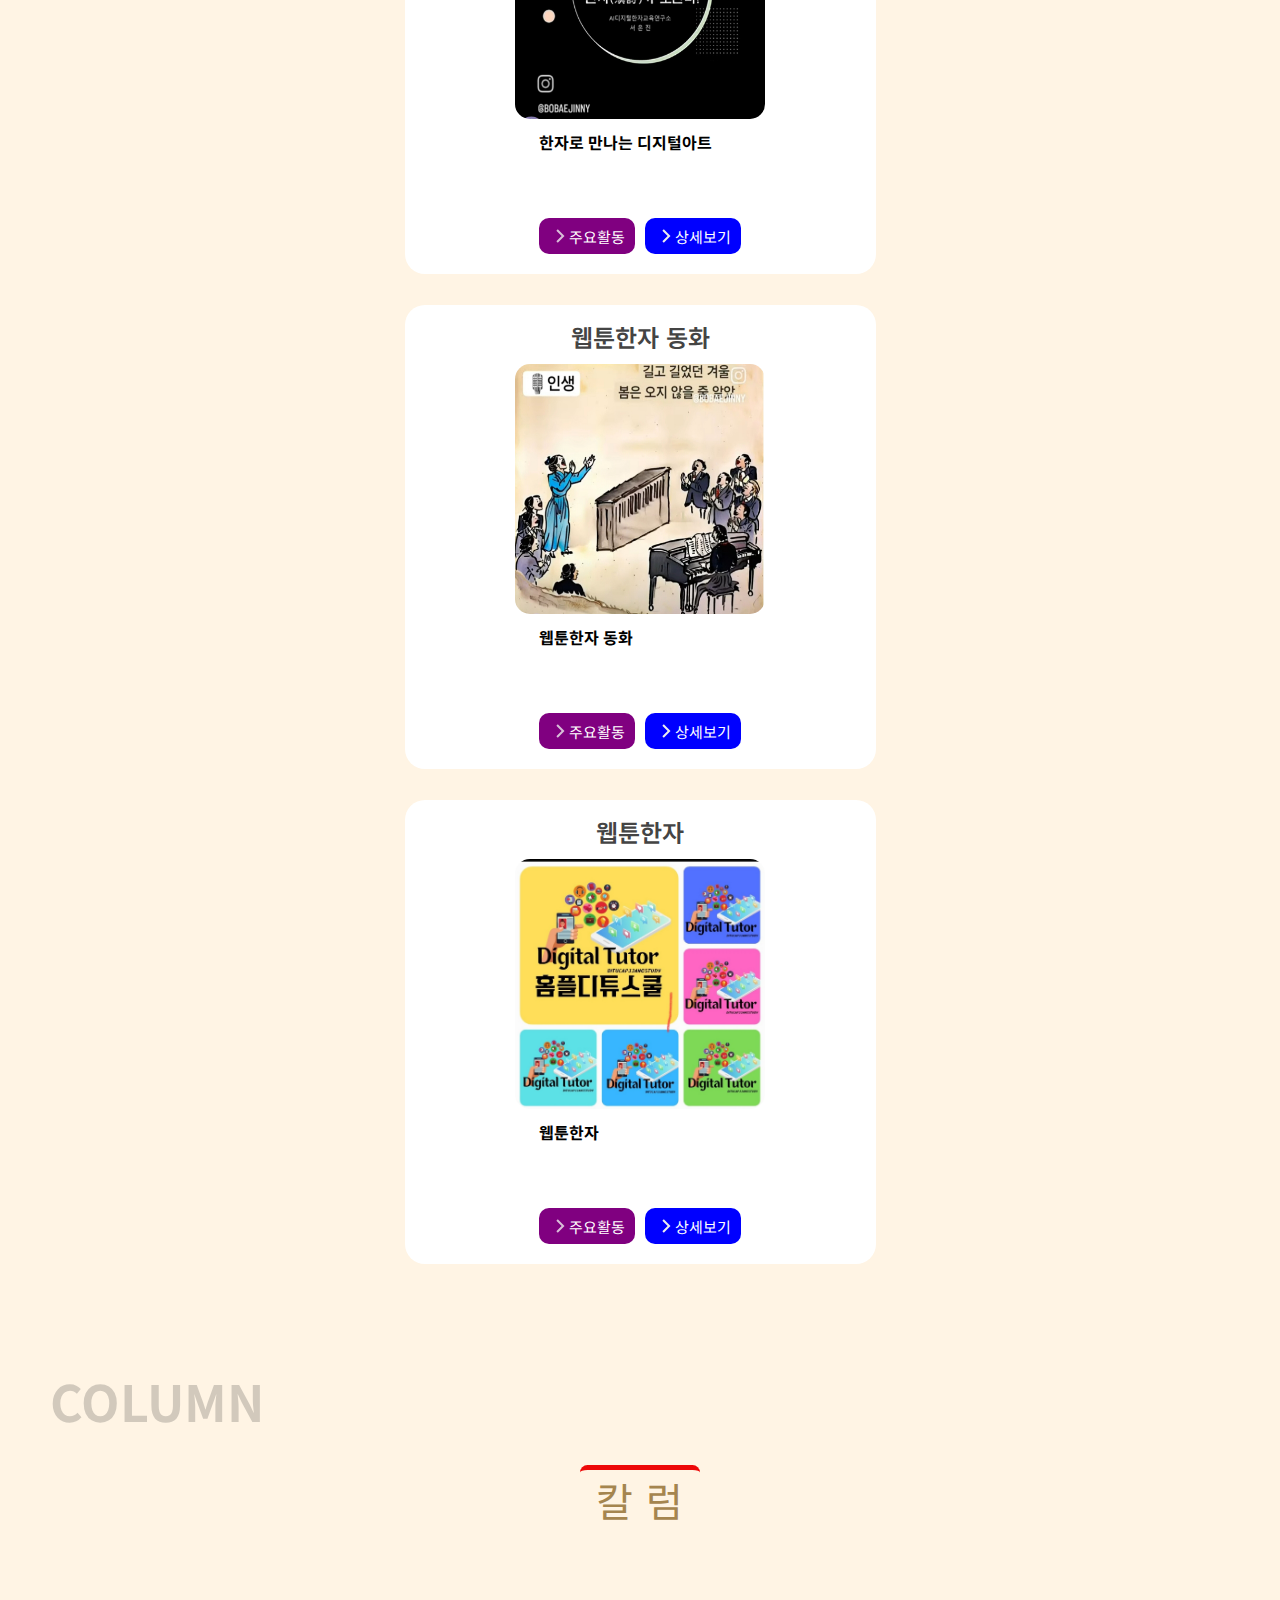
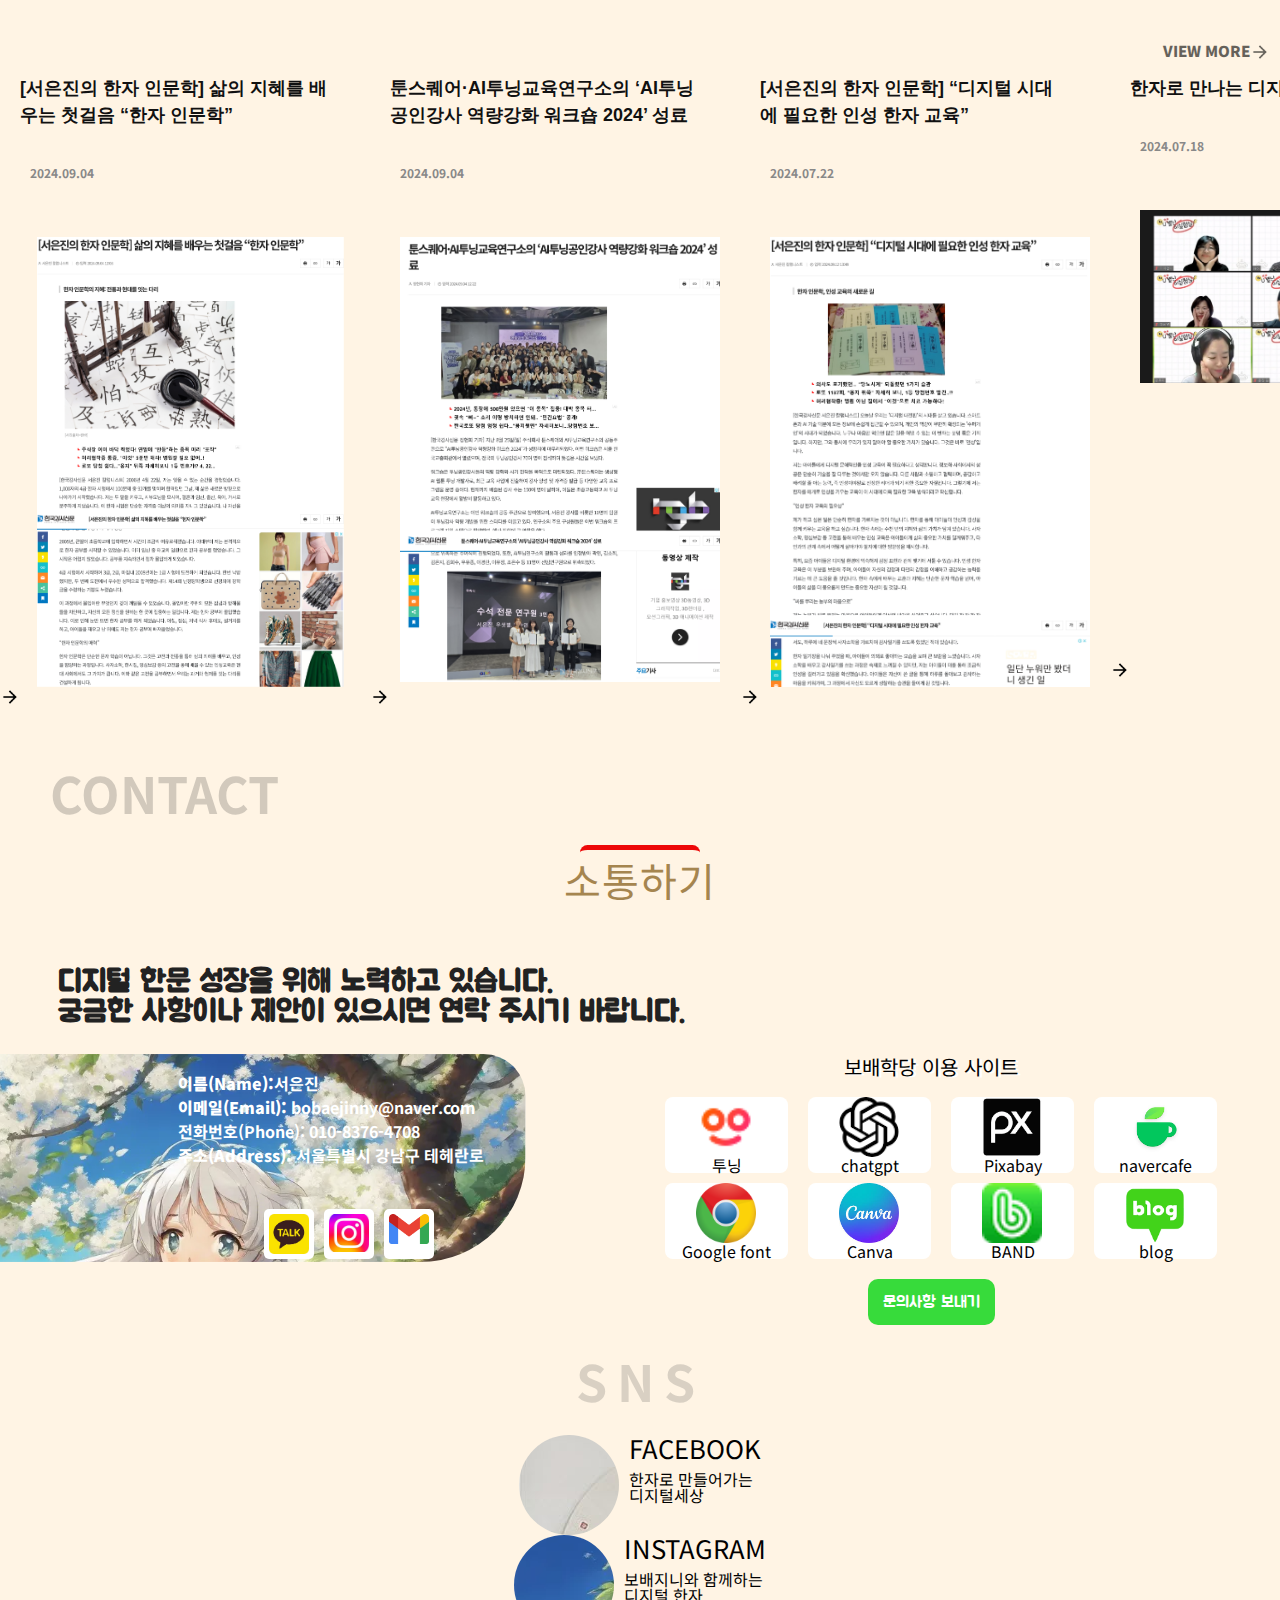
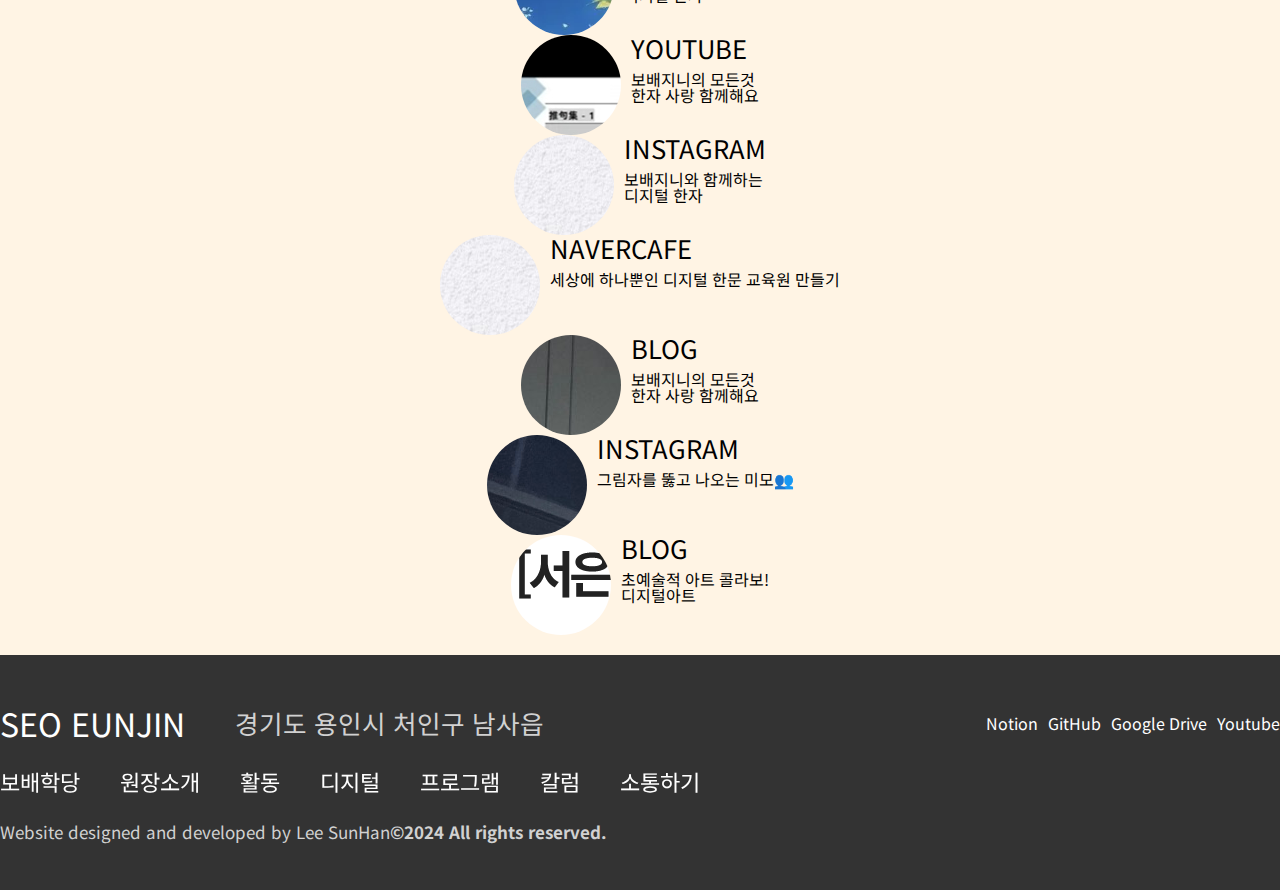
==== commit e56fe4fe: "Add files via upload" ====
--- a/index.html
+++ b/index.html
@@ -145,6 +145,7 @@
                     settings: {
                         slidesToShow: 1,
                         slidesToScroll: 1,
+                        autoplaySpeed: 300,
                         autoplay: true,
                         infinite: true,
                         arrows:true,
--- a/css/index.css
+++ b/css/index.css
@@ -715,27 +715,27 @@
 
 }
 section#business div.wrap div ul.givani li.givani-1>a{
-  position: absolute;
+  position: relative;
   background-image: url(../img/s1.png);
 }
 section#business div.wrap div ul.givani li.givani-2>a{
-  position: absolute;
+  position: relative;
   background-image: url(../img/s2.png);
 }
 section#business div.wrap div ul.givani li.givani-3>a{
-  position: absolute;
+  position: relative;
   background-image: url(../img/s3.png);
 }
 section#business div.wrap div ul.givani li.givani-4>a{
-  position: absolute;
+  position: relative;
   background-image: url(../img/s4.png);
 }
 section#business div.wrap div ul.givani li.givani-5>a{
-  position: absolute;
+  position: relative;
   background-image: url(../img/s5.png);
 }
 section#business div.wrap div ul.givani li.givani-6>a{
-  position: absolute;
+  position: relative;
   background-image: url(../img/s6.png);
 }
 section#business div.wrap div ul.givani li {
@@ -787,8 +787,8 @@
   position:absolute;
   background-position:center;
   z-index: 2;
-  bottom: 33px;
-  right: 31px;
+  bottom: 32px;
+  right: 32px;
 }
 section#business div.wrap div ul.givani li a:hover i {
   opacity: 1;
@@ -808,13 +808,13 @@
  color: red;
 }
 section#business div.wrap ul.givani button.slick-prev{
-  left: 0px;
+  left: 25px;
 }
 section#business div.wrap ul.givani button.slick-next::before{
   color: red;
 }
 section#business div.wrap ul.givani button.slick-next{
-  right: 0%;
+  right: 25px;
 }
 section#business div.wrap div ul.givani li a h4 {
   grid-column: 2;
@@ -890,7 +890,6 @@
 }
 
 #portfolio div.wrap h4{
-  margin-left: 25px;
 }
 #portfolio div.wrap h2 {
 }
@@ -1265,7 +1264,8 @@
   flex-direction: column;
   align-items: center;
   justify-content: space-between;
-  padding: 10px;
+  margin-left: 5px;
+  margin-right: 5px;
   box-sizing: border-box;
   background-color: #fff; 
   border-radius:8px;  
@@ -1310,8 +1310,8 @@
   display: grid;
   grid-template-columns: auto 1fr;
   grid-template-rows: auto 1fr;
-  column-gap: 20px;
-  row-gap: 12px;
+  column-gap: 10px;
+  row-gap: 10px;
   width: fit-content;
   margin: 0 auto;
   transition: 0.7s;
@@ -1365,21 +1365,22 @@
   background-color: #fff4e4;
 }
 #sns h2{
-  margin-top: 20px;
-  text-align: left;
+  margin-top: -50px;
+  text-align: center;
   font-size: 50px;
   letter-spacing: 10px;
   text-transform: uppercase;
   opacity: 0.2;
   font-weight: bold;
+  margin-bottom: 30px;
 }
 #sns .slick-prev::before{ 
   color: red;
-   left: -40px;
+   left: -25px;
 }
 #sns .slick-next::before{ 
   color: red;
-  right: -40px;
+  right: -25px;
 }
 #sns .slick-slide{
   padding-top: 50px;
--- a/css/responsive.css
+++ b/css/responsive.css
@@ -75,7 +75,7 @@
     margin:20px 20px -50px;
   }
   section#business div.wrap div ul.givani{
-    padding-left: 60px;
+    padding-left: 50px;
     padding-bottom: 0px;
   }
   /*  프로그램  */
@@ -142,7 +142,6 @@
     margin-right: auto;
   }
   #sns .h3{
-    margin-bottom: 50px; 
   }
   #sns br{
     display: none;
@@ -191,6 +190,7 @@
     overflow: hidden;
     right: -30px;
   }
+
    .wrap {
     height: 100%;
     width: 100%;
@@ -323,10 +323,10 @@
     grid-row: 5;
     display: flex;
     flex-wrap: wrap;
-    gap: 5px;
+    gap: 3px;
     height: 15px;
     font-size:12px;
-    margin-top: -50px;
+    margin-top: -40px;
     padding-left: 30px;
   } 
 
@@ -411,13 +411,14 @@
   section#business div.wrap{
     background-color: #fff4e4;
     left: 0px;
-    width:90%;
+    width:100%;
   }
   section#business div.wrap div ul.givani li a h4.h6{
     margin-left: 2px;
     padding-top: 70px;
   }
   section#business div.wrap div{
+    width:90%;
   }
   section#business div.wrap p{
     font-size: calc(22px * 0.7);
@@ -428,8 +429,8 @@
   } 
   section#business div.wrap div ul.givani li a{
     content:"";
-    width: calc((1200px/ 3) * .9 - 50px);
-    height: calc((840px/ 2) * .9 - 50px);
+    width: calc((1200px / 3) * .9 - 50px);
+    height: calc((840px / 2) * .9 - 50px);
   }
     section#business div.wrap div ul.bus li.giv:nth-child(1){
     grid-column: 1;
@@ -468,10 +469,19 @@
     right: -30px;
     bottom: 5px;
   }
-  section#business div.wrap div ul.bus li.giv a:hover i {
+  section#business div.wrap div ul.givani li a:hover i {
   transform: translateX(-30px);   
 }
-
+  section#business .wrap div ul.givani .slick-dots{
+    bottom: 0px;
+    left: 0;     
+  }
+  section#business .wrap div ul.givani button{
+  }
+  section#business div.wrap div ul.givani li a i::after{
+  bottom: 25px;
+  right: 25px;
+}
   /*  프로그램 */
   #portfolio {
   }
@@ -500,6 +510,10 @@
     grid-column: 1;
     grid-row: 1;
   }
+  #portfolio .wrap .list .slick-dots{
+    bottom:-100px;
+    left: 0; 
+  }
   #portfolio .wrap .list .slick-prev{
     left: -10px;
     top: calc((70% + 60px) * 0.6);
@@ -508,6 +522,7 @@
     right:-10px;
     top: calc((70% + 60px) * 0.6);
   }
+
   #portfolio div.wrap ul.list li p {
     color: #000;
     font-size: 12px;
@@ -537,14 +552,17 @@
     padding-bottom: 30px;
   }
   #process div.wrap .wnewsani li div.img{
-    margin-left: calc(50% - 140px);
+    margin-left: calc(50% - 160px);
     margin-top: 0px;
   }
   #process div.wrap .wnews li a h3 {
     overflow: hidden;
     font-size: 13px;
   }
-
+  #process .wrap .wnewsani .slick-dots{
+    padding-bottom: 0px;
+    left: 0;     
+  }
 
   #contact{
     width: 100%;
@@ -575,7 +593,7 @@
   #contact ul.src li {
     width: calc((100% - 50px) / 2);
     font-size: 12px;
-    margin-left:10px;
+    margin-left:0px;
   }
   /* sns */
   #sns .snsani{
@@ -583,6 +601,17 @@
     margin-left: auto;
     margin-right: auto;
   }
+    #sns .wrap .snsani .slick-prev{
+    left: -25px;
+    
+  }
+  #sns .wrap .snsani .slick-next{
+    right: -25px;
+  }
+    #sns .wrap .snsani .slick-dots{
+    padding-bottom: 10px;
+    left: 0;     
+  }
   #sns .h3{
   }
   #sns br{
@@ -602,6 +631,7 @@
   }
   footer div.wrap{
     padding:0px;
+    column-gap: 5px;
   }
   footer div.wrap ul.fnb li ul.sublist {
     display: none;
@@ -618,10 +648,6 @@
   }
   footer div.wrap ul.fnb li a{
     font-size: 11px;
-    text-wrap: nowrap;
-  }
-  footer div.wrap h1 addres.h4 {
-    font-size: 10px;
     text-wrap: nowrap;
   }
   footer div.wrap ul.sns li a{
@@ -646,7 +672,7 @@
   }
   footer div.wrap p{
     font-size: 11px;
-    flex-wrap: no-wrap; 
+    flex-wrap: nowrap; 
   }
   footer div.wrap ul.fnb2 li:nth-child(5)::before{
     border: none !important;
@@ -659,10 +685,15 @@
     grid-column: 2;
     grid-row: 3;
   }
+  footer div.wrap address {
+  text-wrap : nowrap;
+  font-size: 11px; 
+}
   .top{
     position: fixed;
     left: 85vw;
-    bottom: 200px;
+    top: calc(80% - 60px);
+    z-index: 1;
   }
 }
 
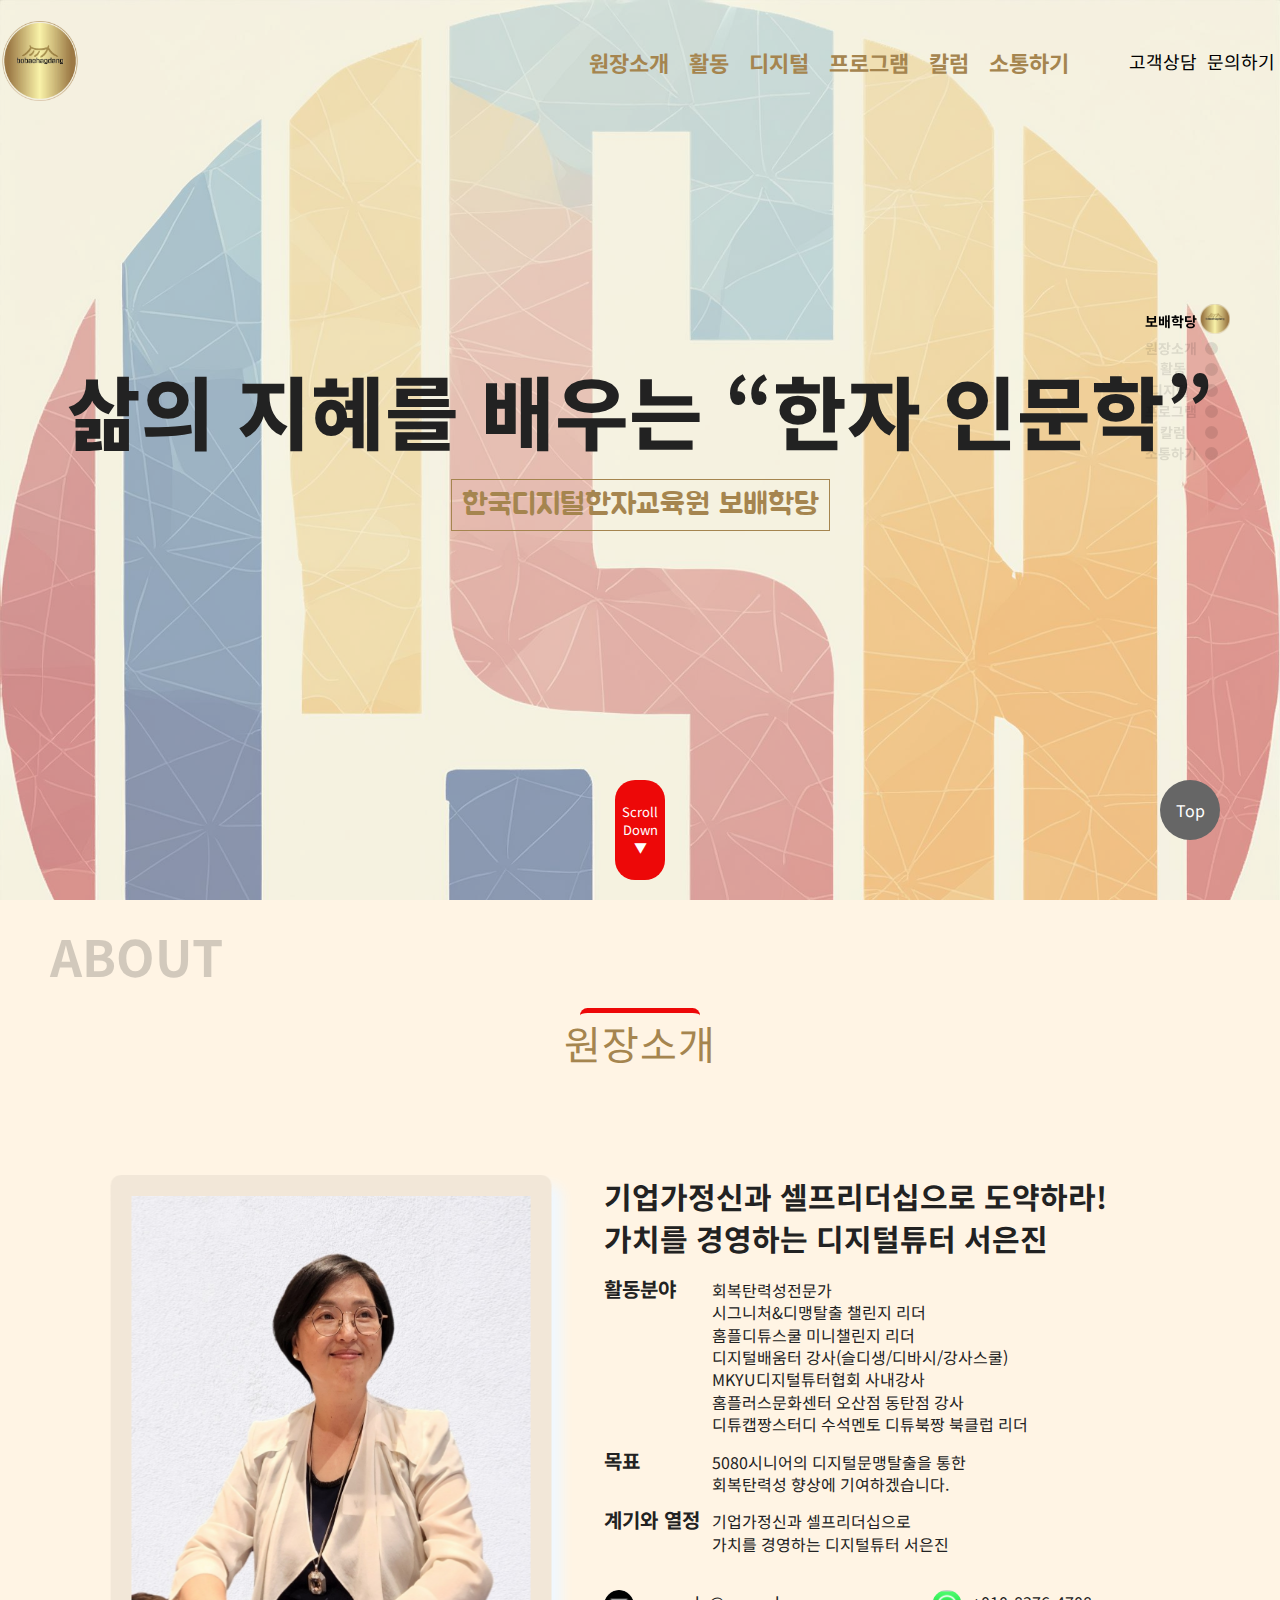
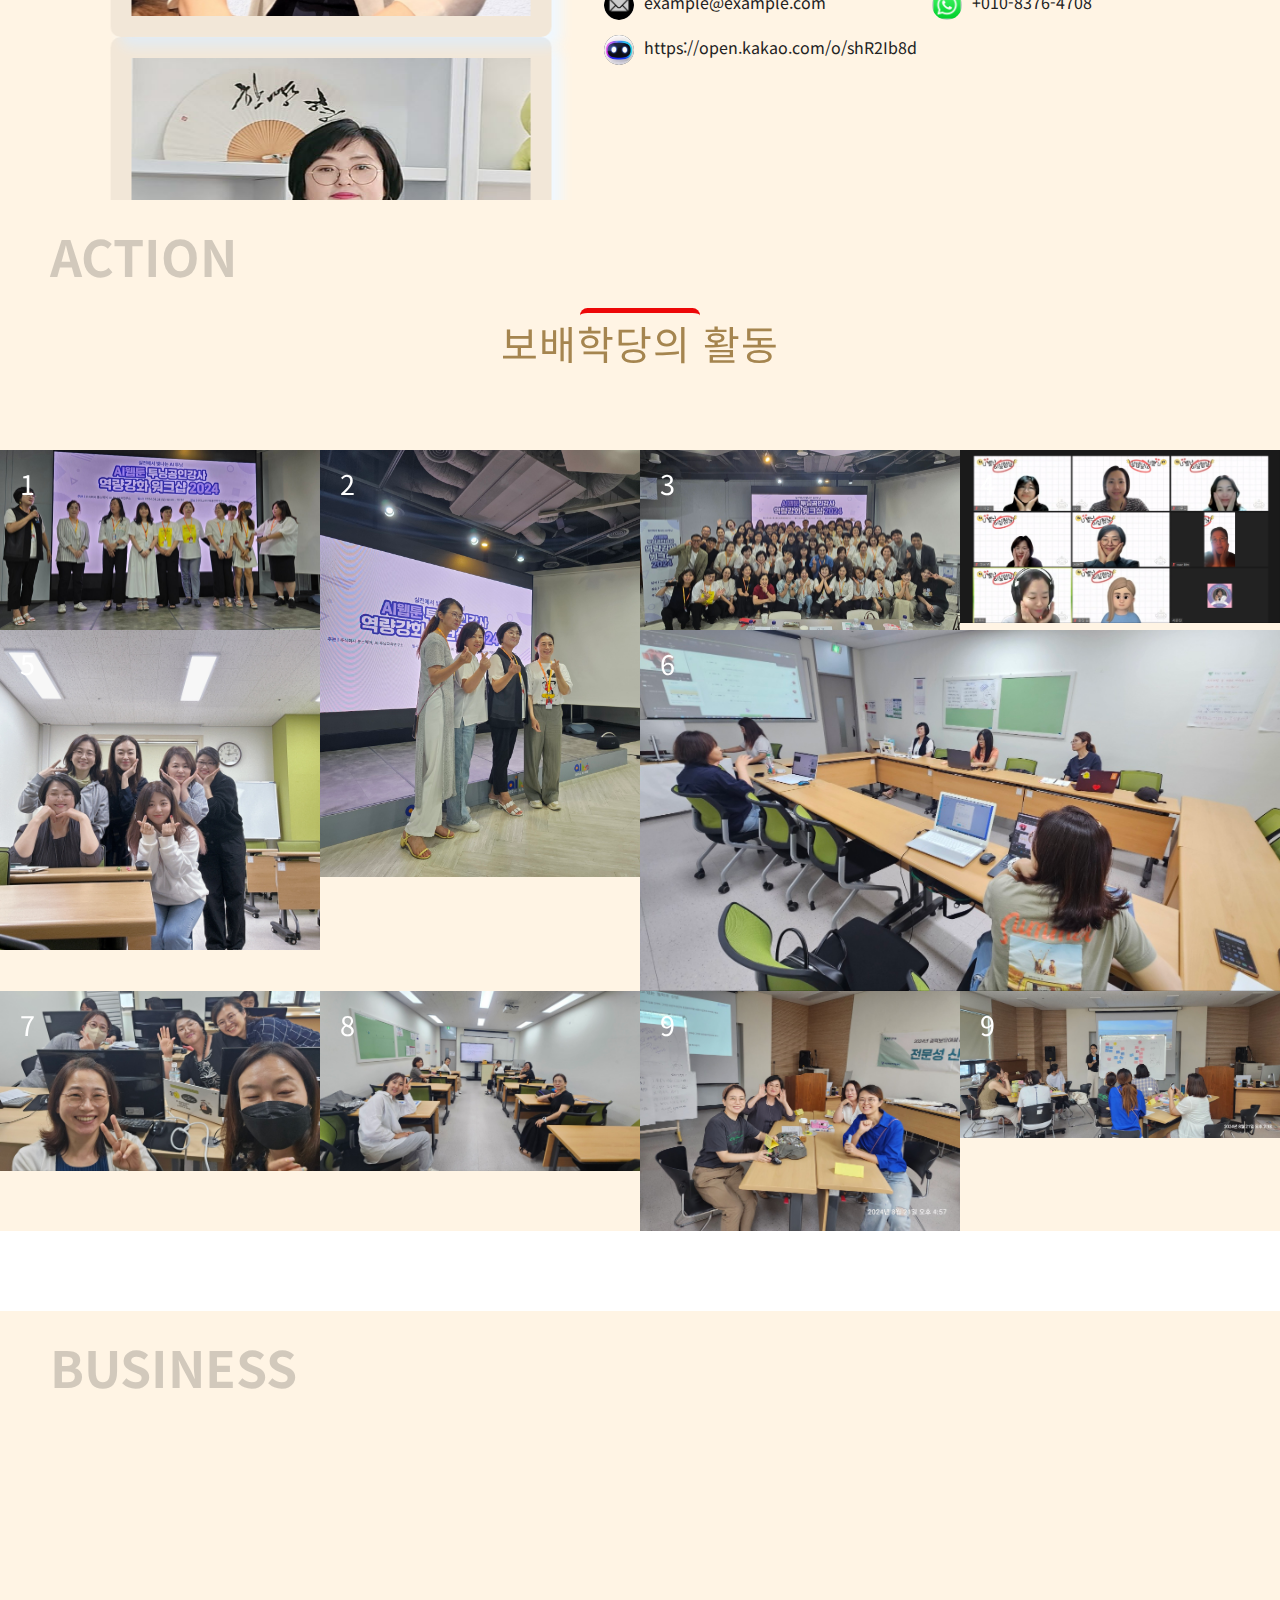
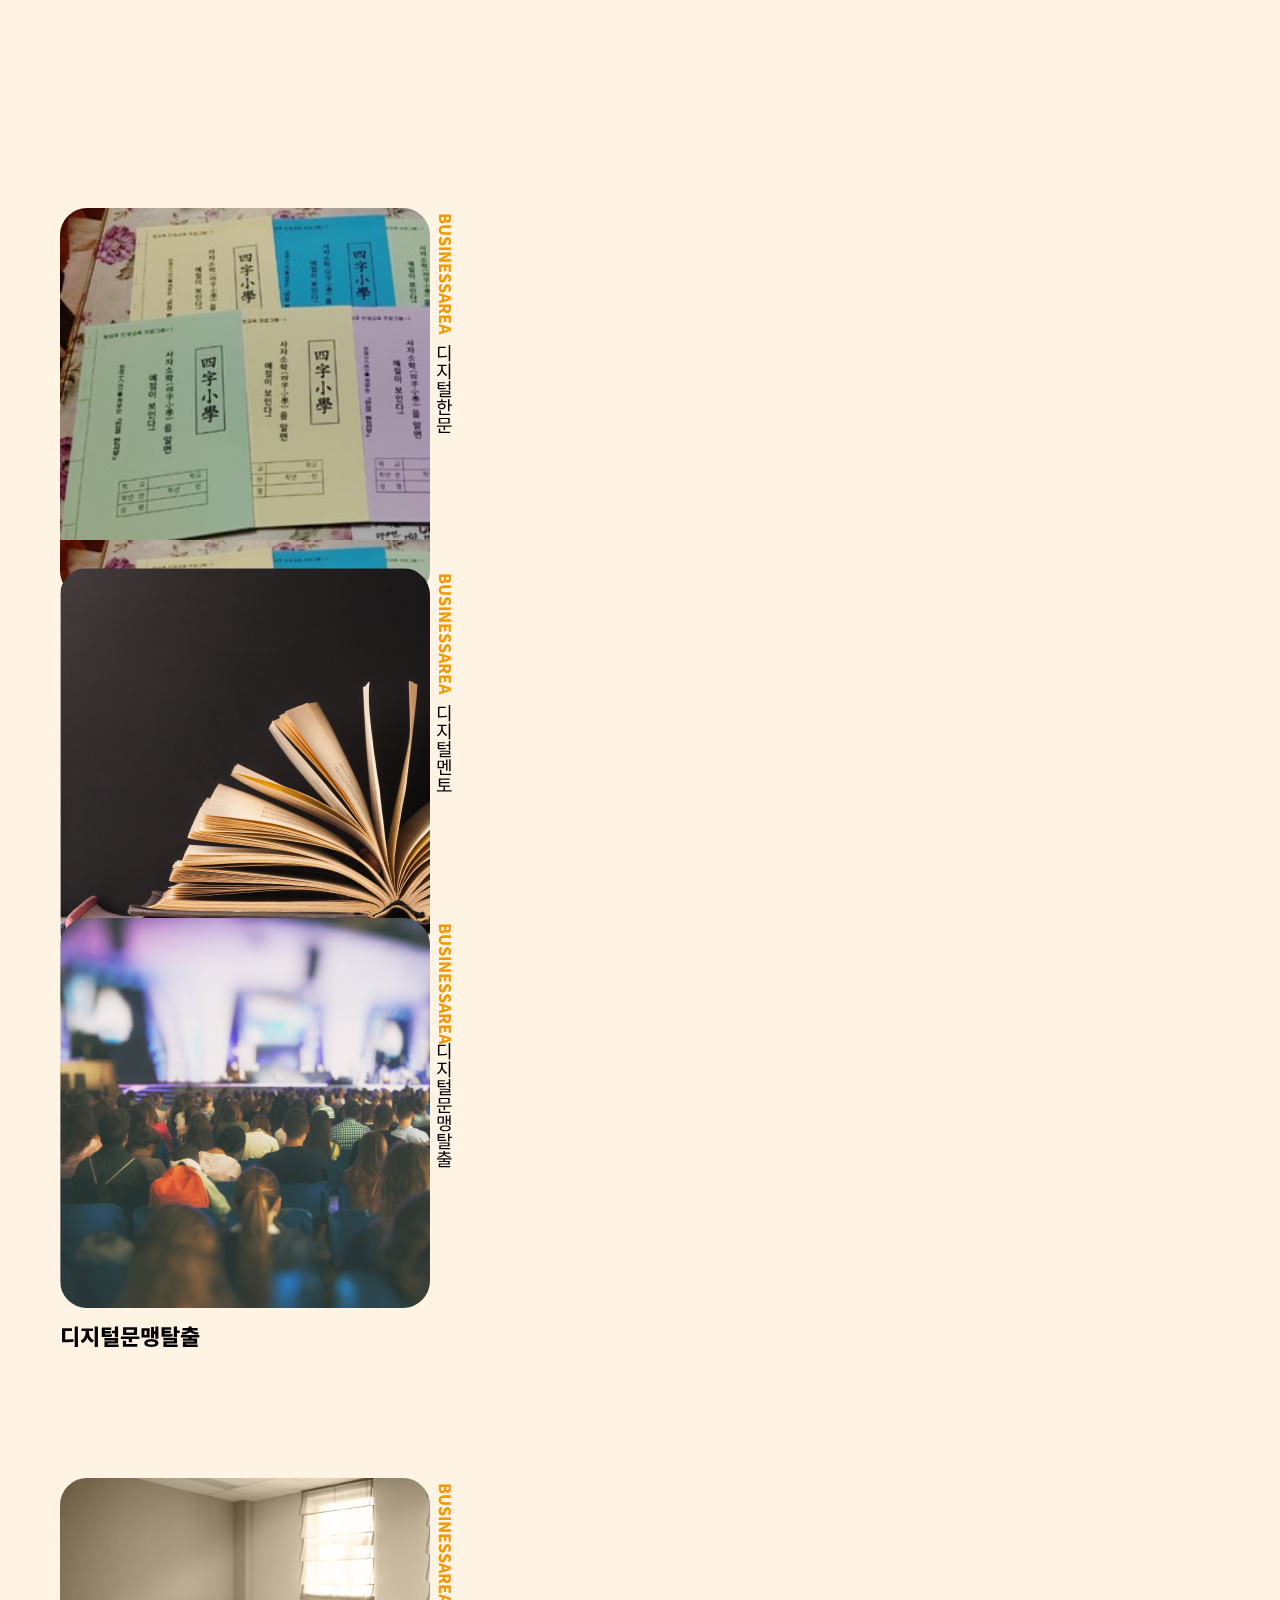
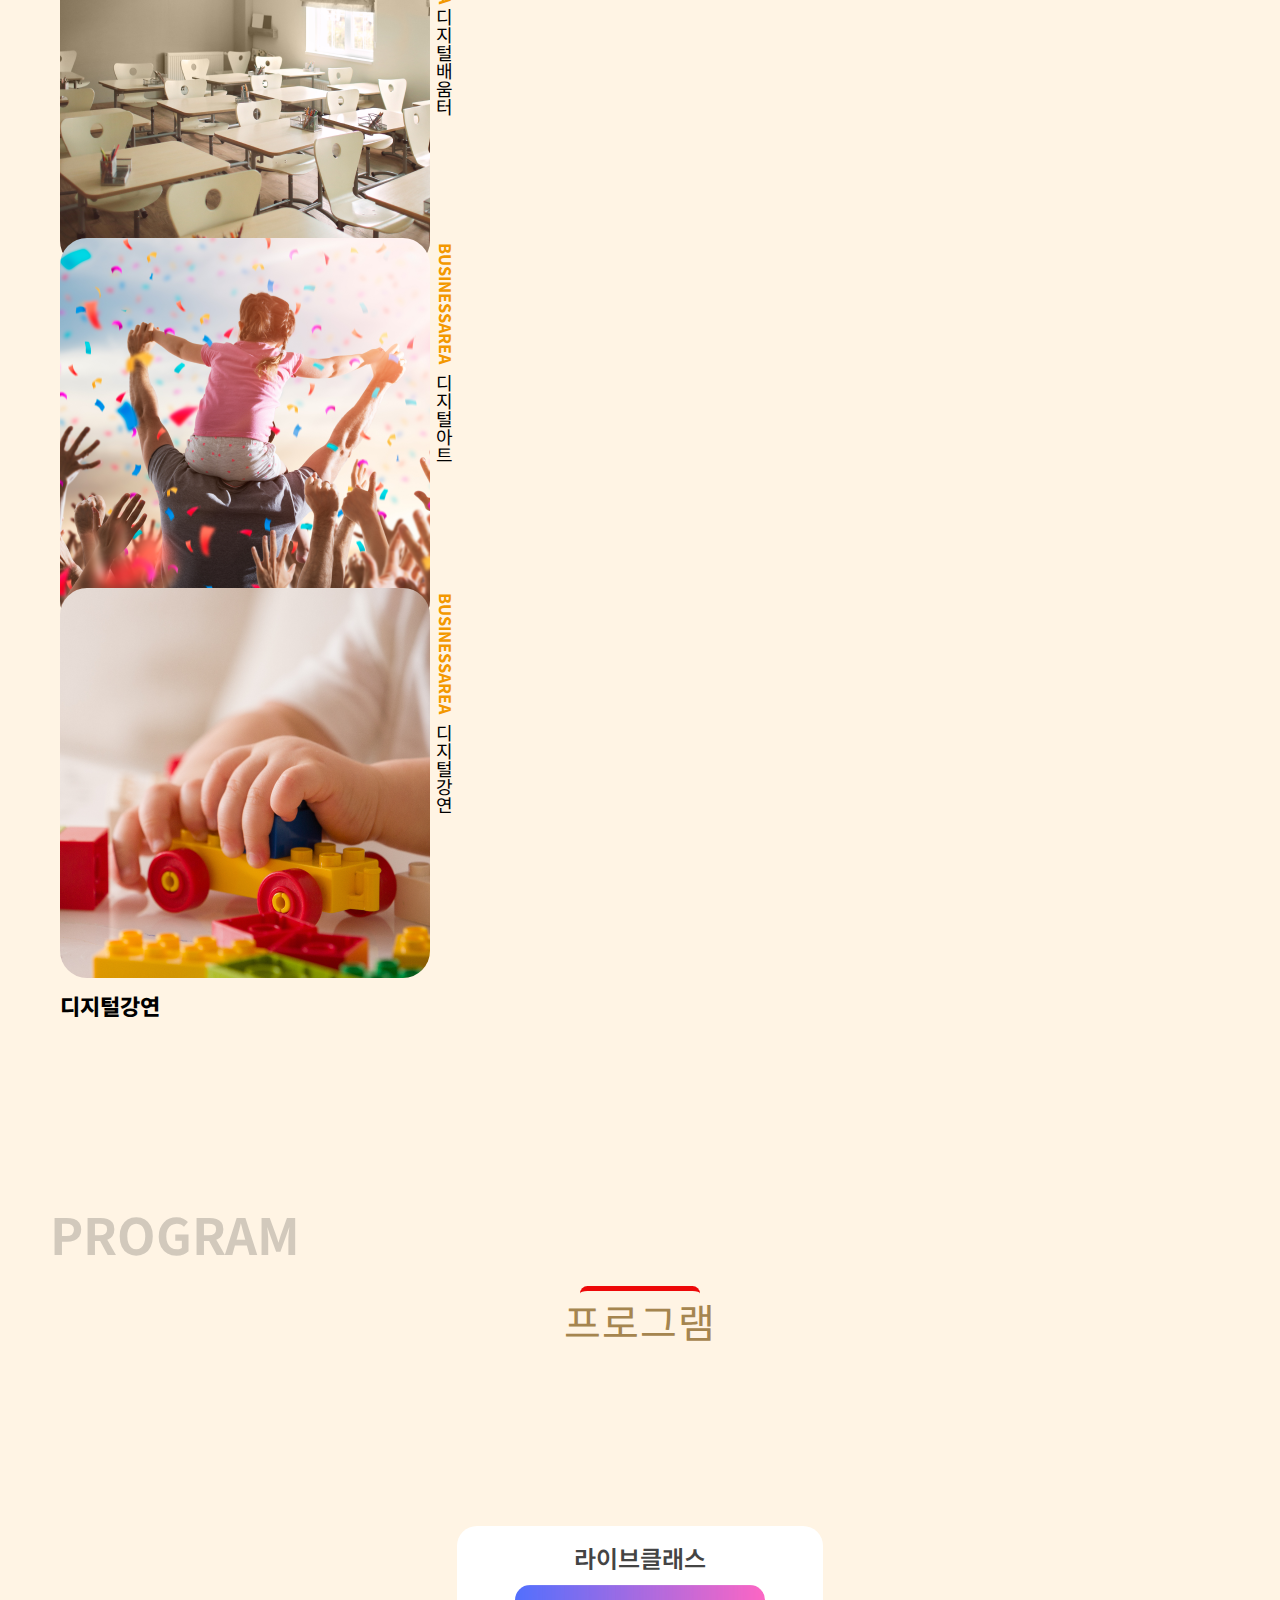
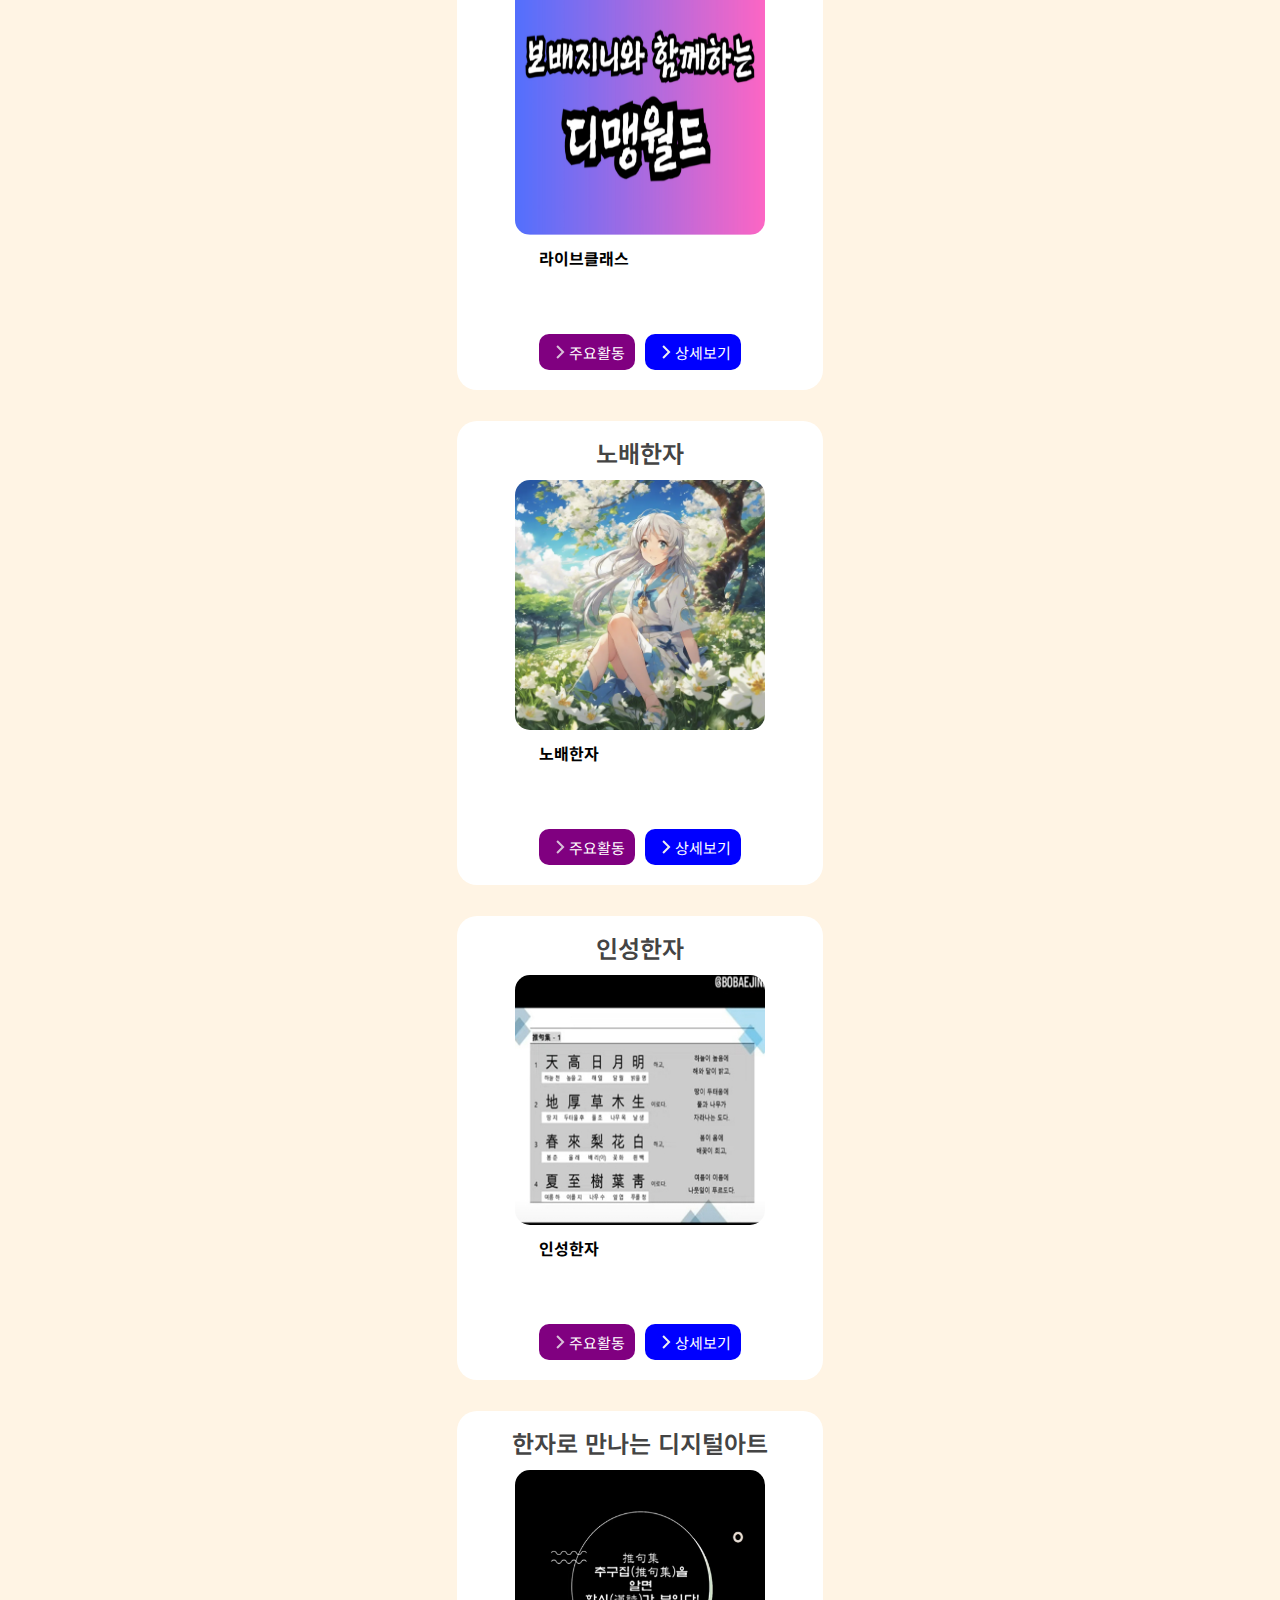
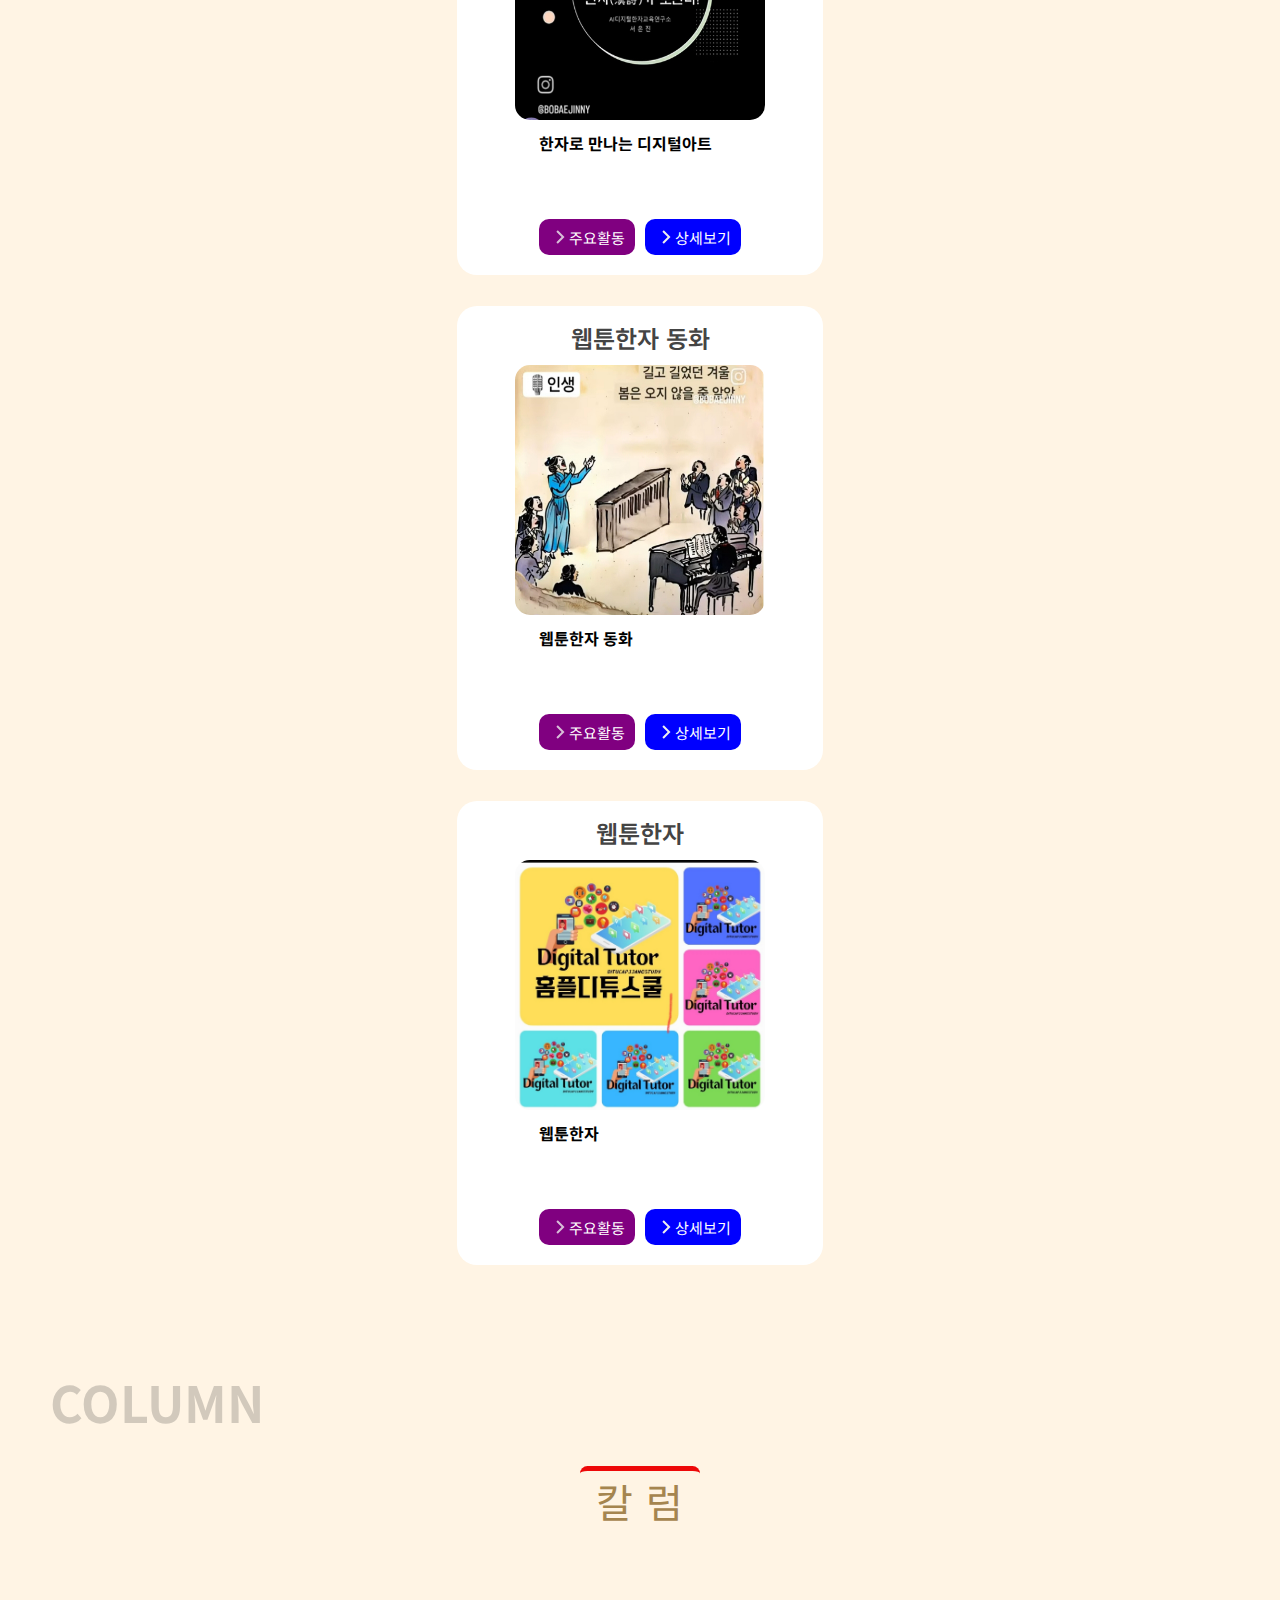
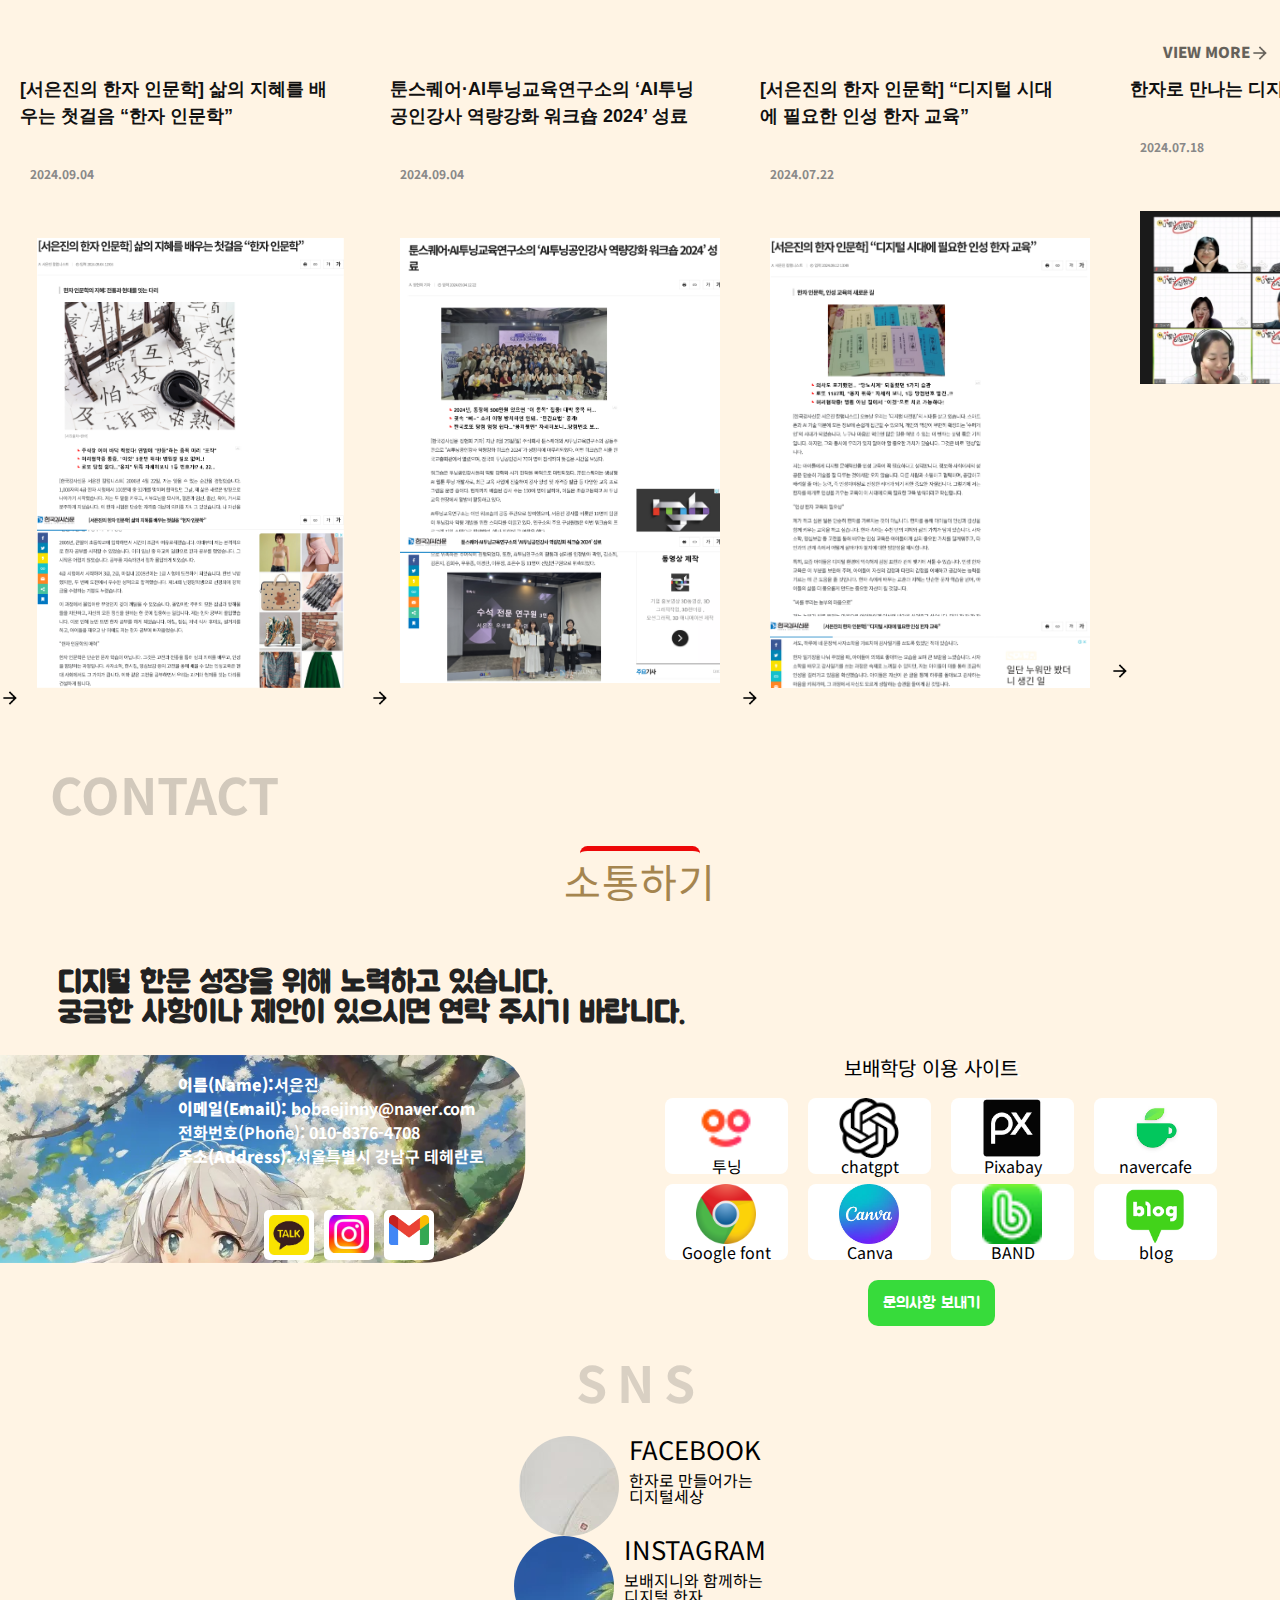
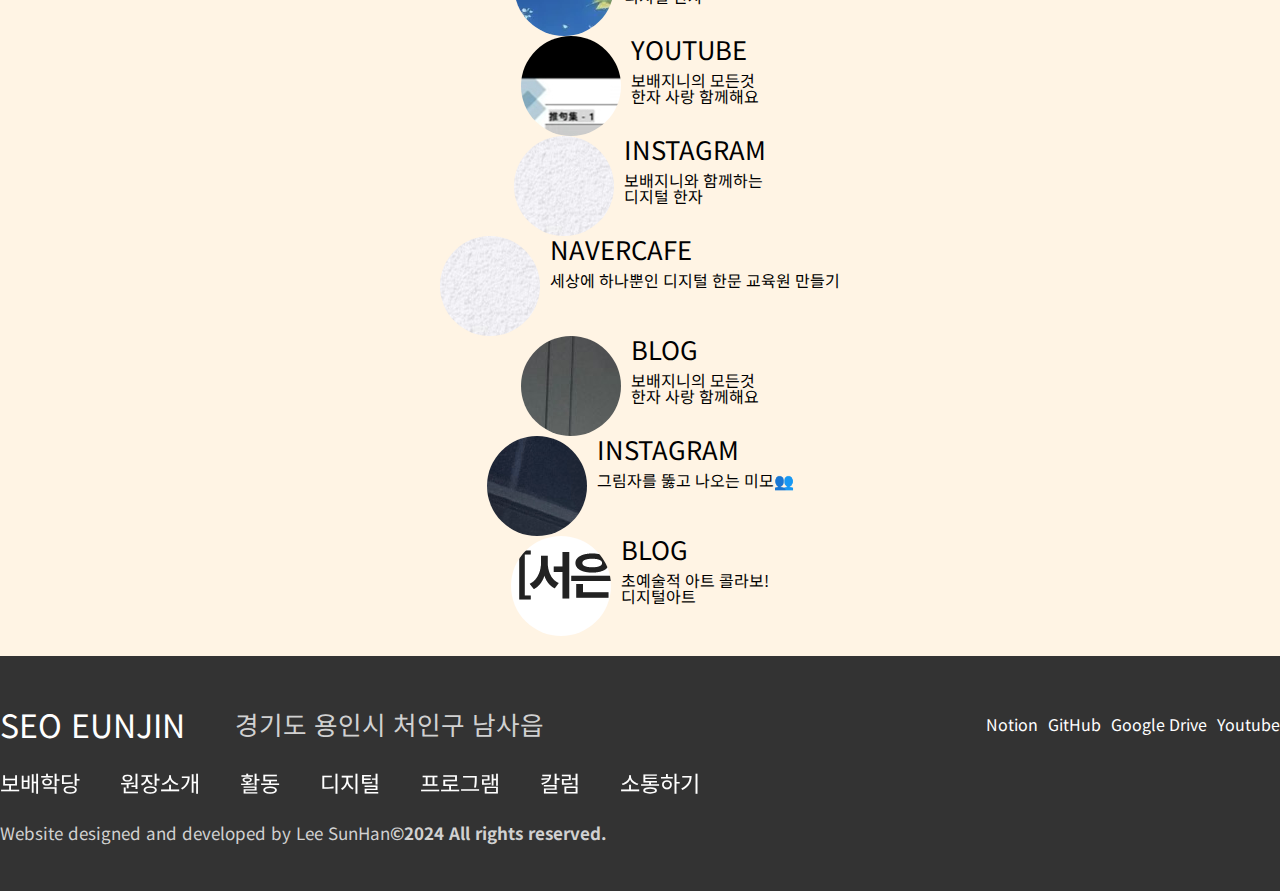
==== commit e1e2075b: "Add files via upload" ====
--- a/index.html
+++ b/index.html
@@ -41,12 +41,12 @@
                     {
                     breakpoint: 1201,
                     settings: {
-                        slidesToShow: 2,
+                        slidesToShow: 3,
                         slidesToScroll: 2,
                         infinite: true,
                         cssEase: 'ease-out',
                         fade:false,
-                        dots: true,
+                        dots: false,
                         arrows:true
                     }
                     },
@@ -58,7 +58,7 @@
                         infinite: true,
                         cssEase: 'ease-out',
                         fade:false,
-                        dots: true,
+                        dots: false,
                         arrows:true
                     }
                     }
@@ -134,10 +134,11 @@
                     settings: {
                         slidesToShow: 2,
                         slidesToScroll: 2,
+                        autoplaySpeed: 1000,
                         autoplay: true,
                         infinite: true,
                         fade:false,
-                        dots: true
+                        dots: false
                     }
                     },
                     {
--- a/css/common.css
+++ b/css/common.css
@@ -165,8 +165,8 @@
   align-items: center;
   border-radius: 50%; 
   position: fixed;
-  right: 30px;
-  bottom: 15px;
+  right: 60px;
+  bottom: 60px;
 }
 
 
--- a/css/index.css
+++ b/css/index.css
@@ -121,8 +121,6 @@
   left: -60px;
   top: 10px;
   display: block;
-  width: 70px;
-  height: 10px;
   font-weight: bold;
 }
 aside ul li:nth-child(2) a::before{  
@@ -132,8 +130,6 @@
   left: -60px;
   top: 37px;
   display: block;
-  width: 100px;
-  height: 10px;
   font-weight: bold;
 }
 
@@ -144,8 +140,6 @@
   left: -45px;
   top: 57px;
   display: block;
-  width: 110px;
-  height: 10px;
   font-weight: bold;
 }
 aside ul li:nth-child(4) a::before{  
@@ -155,8 +149,6 @@
   left: -55px;
   top: 79px;
   display: block;
-  width: 110px;
-  height: 10px;
   font-weight: bold;
 }
 aside ul li:nth-child(5) a::before{  
@@ -166,7 +158,6 @@
   left: -60px;
   top: 100px;
   display: block;
-  width: 90px;
   font-weight: bold;
 }
 aside ul li:nth-child(6) a::before{  
@@ -176,7 +167,6 @@
   left: -45px;
   top: 121px;
   display: block;
-  width: 90px;
   font-weight: bold;
 }
 aside ul li:nth-child(7) a:before{  
@@ -186,7 +176,6 @@
   left: -60px;
   top: 142px;
   display: block;
-  width: 90px;
   font-weight: bold;
 }
 aside ul li:not(last-child){
@@ -341,7 +330,7 @@
 }
 #aboutme div.wrap {
   /*! grid-template-columns: 1fr auto 550px 1fr; */
-  /*! grid-template-rows: auto auto auto 1fr; */
+  /*! grid-template-rows: auto auto auto auto; */
   column-gap: 74px;
   row-gap: 20px;
   padding-top: 150px;
@@ -405,7 +394,7 @@
   height: 420px;
   transform: rotateY(4deg);
   background-size: contain;
-  /*! border-radius: 10px; */
+  border-radius: 10px;
   border: 21px solid #0000000d;
   box-shadow: 10px 10px 13px aliceblue;
 } 
@@ -889,17 +878,19 @@
   padding-top: 240px;
 }
 
-#portfolio div.wrap h4{
+#portfolio div.wrap h5{
+  font-size:25px;
 }
 #portfolio div.wrap h2 {
+  
 }
 #portfolio div.wrap p{
   display: flex;
   flex-direction: column;
-  font-size: 50px;
+  font-size: 40px;
   font-weight: 700;
   letter-spacing: -2px;
-  line-height: 1.2;
+  line-height: 1.3;
   margin-left: 25px;
 }
 #portfolio div.wrap ul.list {
--- a/css/responsive.css
+++ b/css/responsive.css
@@ -18,6 +18,7 @@
   #contact p{
     font-size:calc(30px * 0.8);
     line-height: 1.5;
+    padding-left: 50px;
   }
 
   header{
@@ -48,15 +49,59 @@
   div#title{
     height: auto;
   }
-    div#title div.wrap h2{
+  div#title div.wrap h2{
     font-size: 50px;
     text-align: center;
   }
   div#title .wrap{
     padding: 0;
   }
-  
+/*  aboutme  */
+  #aboutme div.wrap {
+  grid-template-columns: auto auto 600px;
+  /*! grid-template-rows: auto 400px auto auto; */
+  column-gap: 30px;
+  row-gap: 0;
+  padding-top: 200px;
+  padding-left: 10px;
+  }
+  #aboutme div.wrap figure{
+    width: 320px;
+    height:420px;
+    grid-column: 1 / span 2;
+    grid-row: 3 / span 3;
+    justify-self: center;
+  }
+  #aboutme div.wrap ul.intro li:nth-child(1) p {
+  font-size:calc(30px * 0.8);
+  width: 100%;
+  font-weight: bold;
+}
+  #aboutme div.wrap ul.intro li h3 {;
+  font-size:calc(20px * 0.8);
+}
+  #aboutme div.wrap ul.intro li p{
+  font-size:calc(16px * 0.8);
+  }
+  #aboutme div.wrap ul.info {
+  grid-column: 3;
+  grid-row: 4;  
+  display: flex;
+  flex-wrap: wrap;
+  height: 20px;
+  gap: 5px;
+  font-size: 14px;
+}
+  aside {
+  position: fixed;
+  top: calc(40% - 146px);
+  left:97vw;
+}
+
   /* 컨텐츠   */
+  #product div.wrap{
+    padding-bottom: 100px;
+  }
   #product ul.list li figure img{
     vertical-align: top;
   }
@@ -66,17 +111,25 @@
   /* business   */
   section#business div.wrap{
     background-color: #fff4e4;
-  }
-  section#business div.wrap div ul.givani li a button {
-
+    padding-top:100px;
+  }
+  section#business div.wrap div ul.givani li a{
+    width: calc((1200px / 3) * 0.8 );
+    height: calc((840px / 2)  * 0.8 ); 
+  }
+  section#business div.wrap h1 {
+    padding-top: 50px;
+    margin-top: 0px;
+    margin-left: 50px;
+    font-size:80px;  
   }
   section#business div.wrap p{
-    font-size: calc(22px * 0.8);
-    margin:20px 20px -50px;
+    font-size: calc(22px * 0.9);
+    margin:20px 20px -50px 50px;
   }
   section#business div.wrap div ul.givani{
     padding-left: 50px;
-    padding-bottom: 0px;
+    padding-bottom: 50px;  
   }
   /*  프로그램  */
   #portfolio {
@@ -88,6 +141,10 @@
     margin-left: auto;
     margin-right: auto;
   }
+  #portfolio div.wrap h5{
+    font-size:25px;
+    margin-top: 170px;
+  }
   #portfolio div.wrap p {
     font-size: clac(50px * 0.8 );
   }
@@ -122,8 +179,8 @@
     width: 100%;
   }
   #portfolio div.wrap ul.list li figure{
-    padding-left: 50px;
-    padding-right: 50px;
+    padding-left: 20px;
+    padding-right: 20px;
   }
   /* sns */
   #sns{
@@ -175,34 +232,39 @@
   footer div.wrap ul.fnb2 li:nth-child(6)::before{
     display: none !important;
   }
-
+  .top {
+    position: fixed;
+    left: 93vw;
+    top: calc(80% - 60px);
+    z-index: 1;
+  }
 }
 /* 768 ------------------------------------------------------------------------------ */
 @media(max-width: 768px) {
   body{
   }
   body::before {
-  content: "";
-  min-width: 100%;
-  width: 100%;
+    content: "";
+    min-width: 100%;
+    width: 100%;
   }
   .slick-slide{
     overflow: hidden;
     right: -30px;
   }
 
-   .wrap {
+  .wrap {
     height: 100%;
     width: 100%;
   }
-    .h2{
+  .h2{
     font-size: calc(50px * 0.6);
     top: 30px;
   }
   div.wrap p{
   }
   section::before {
-   display: none
+    display: none
   }
 
   .h3 {
@@ -241,10 +303,12 @@
   /*  타이틀  */
   div#title div.wrap{
   }
-  
+
   div#title div.wrap h2{
-    font-size: calc(80px * 0.65);
+    font-size: calc(80px * 0.6);
     text-align: center;
+    text-wrap: wrap;
+    line-height: 1.5;
   }
   div#title div.wrap p{
     font-size: 15px;
@@ -254,7 +318,7 @@
     position: fixed;
     top: calc(25% - 14px);
     z-index: 1;
-    left:90vw;
+    left:95vw;
   }
   /* aboutme   */
   #aboutme{
@@ -269,20 +333,20 @@
     column-gap: 0;
   } 
   #aboutme div.wrap .aboutAni .slick-track {
-  position: relative;
-  top: 0;
-  left: 0;
-  display: block;
-  margin-left: auto;
-  margin-right: auto;
-  width:100vw;
-}
+    position: relative;
+    top: 0;
+    left: 0;
+    display: block;
+    margin-left: auto;
+    margin-right: auto;
+    width:100vw;
+  }
   #aboutme div.wrap ul.intro li:nth-child(1) p {
     font-size: 18px;
     font-weight: lighter;
     padding-left: 30px;
   }
- #aboutme div.wrap figure{
+  #aboutme div.wrap figure{
     position: relative;
     grid-column: 1;
     grid-row: 1 / span 2;
@@ -292,22 +356,22 @@
     justify-self: center;
     margin-top: 60px;
   } 
- #aboutme div.wrap figure img{
-    width: 250px;
+  #aboutme div.wrap figure img{
+    width: 100%;
     height: 320px;
     margin-top: 20px;
   } 
- #aboutme div.wrap ul.intro {
+  #aboutme div.wrap ul.intro {
     grid-column: 1;
     grid-row: 3 / span 2;
   }
-#aboutme div.wrap ul.intro li:nth-child(1) {
-  margin-top: 30px;
-  margin-bottom: 10px;
-}
+  #aboutme div.wrap ul.intro li:nth-child(1) {
+    margin-top: 30px;
+    margin-bottom: 10px;
+  }
   #aboutme div.wrap ul.intro li {
-  display: flex;
-  margin-bottom: 5px;
+    display: flex;
+    margin-bottom: 5px;
   }
   #aboutme div.wrap ul.intro li h3 {
     font-size: 14px;
@@ -318,7 +382,7 @@
     font-size: 12px;
     line-height: 1.1;
   }
-    #aboutme div.wrap ul.info {   
+  #aboutme div.wrap ul.info {   
     grid-column: 1;
     grid-row: 5;
     display: flex;
@@ -399,15 +463,15 @@
     height: auto;
     width: 100vw;
   }
-  section#business div.wrap h1 {
-    font-size:calc(50px * 0.8);
+  section#business div.wrap h1{
+    font-size:calc(100px * 0.8);
     margin:0px;
     padding:0px;
-    padding: 10px;
+    padding: 20px; 
   }
   @keyframes anih1{
-   display:none;
-}
+    display:none;
+  }
   section#business div.wrap{
     background-color: #fff4e4;
     left: 0px;
@@ -418,49 +482,20 @@
     padding-top: 70px;
   }
   section#business div.wrap div{
-    width:90%;
+    width:100%;
+
   }
   section#business div.wrap p{
     font-size: calc(22px * 0.7);
     margin:10px 0px -150px 10px;
   }
   section#business div.wrap div ul.givani li{
-    
+
   } 
   section#business div.wrap div ul.givani li a{
     content:"";
-    width: calc((1200px / 3) * .9 - 50px);
-    height: calc((840px / 2) * .9 - 50px);
-  }
-    section#business div.wrap div ul.bus li.giv:nth-child(1){
-    grid-column: 1;
-    grid-row: 1;
-    top:0px;   
-  }
-   section#business div.wrap div ul.bus li.giv:nth-child(2){
-    grid-column: 2;
-    grid-row: 1;
-    top:-60px;  
-  }
-    section#business div.wrap div ul.bus li.giv:nth-child(3){
-    grid-column: 1;
-    grid-row: 2;
-    top: 0px;  
-  }
-   section#business div.wrap div ul.bus li.giv:nth-child(4){
-    grid-column: 2;
-    grid-row: 2;
-    top:-60px;     
-  }
-   section#business div.wrap div ul.bus li.giv:nth-child(5){
-    grid-column: 1;
-    grid-row: 3;
-    top:0px; 
-  }
-    section#business div.wrap div ul.bus li.giv:nth-child(6){
-    grid-column: 2;
-    grid-row: 3;
-    top:-60px;  
+    width: calc((1200px / 3) * 0.7);
+    height: calc((840px / 2) * 0.7);
   }
 
   section#business div.wrap div ul.givani li a i {
@@ -469,19 +504,23 @@
     right: -30px;
     bottom: 5px;
   }
+  section#business div.wrap div ul.givani li a h3{
+    font-size: calc(22px * 0.7);
+  }
   section#business div.wrap div ul.givani li a:hover i {
-  transform: translateX(-30px);   
-}
+    transform: translateX(-30px);   
+  }
   section#business .wrap div ul.givani .slick-dots{
     bottom: 0px;
     left: 0;     
   }
   section#business .wrap div ul.givani button{
+    opacity:0;
   }
   section#business div.wrap div ul.givani li a i::after{
-  bottom: 25px;
-  right: 25px;
-}
+    bottom: 25px;
+    right: 25px;
+  }
   /*  프로그램 */
   #portfolio {
   }
@@ -538,10 +577,10 @@
   #portfolio div.wrap ul.list li figure img {
     width: 100%;
   }
-    /* process  */
-    #process{
-   height: auto;
-   width: 100vw;
+  /* process  */
+  #process{
+    height: auto;
+    width: 100vw;
   }
   #process div.wrap{
     width: 100%;
@@ -569,7 +608,7 @@
     height: auto;
   }
   #contact div.wrap{
-  padding-top: 100px;
+    padding-top: 100px;
   }
   #contact p{
     padding-top: 0px;
@@ -601,14 +640,14 @@
     margin-left: auto;
     margin-right: auto;
   }
-    #sns .wrap .snsani .slick-prev{
+  #sns .wrap .snsani .slick-prev{
     left: -25px;
-    
+
   }
   #sns .wrap .snsani .slick-next{
     right: -25px;
   }
-    #sns .wrap .snsani .slick-dots{
+  #sns .wrap .snsani .slick-dots{
     padding-bottom: 10px;
     left: 0;     
   }
@@ -686,9 +725,9 @@
     grid-row: 3;
   }
   footer div.wrap address {
-  text-wrap : nowrap;
-  font-size: 11px; 
-}
+    text-wrap : nowrap;
+    font-size: 11px; 
+  }
   .top{
     position: fixed;
     left: 85vw;
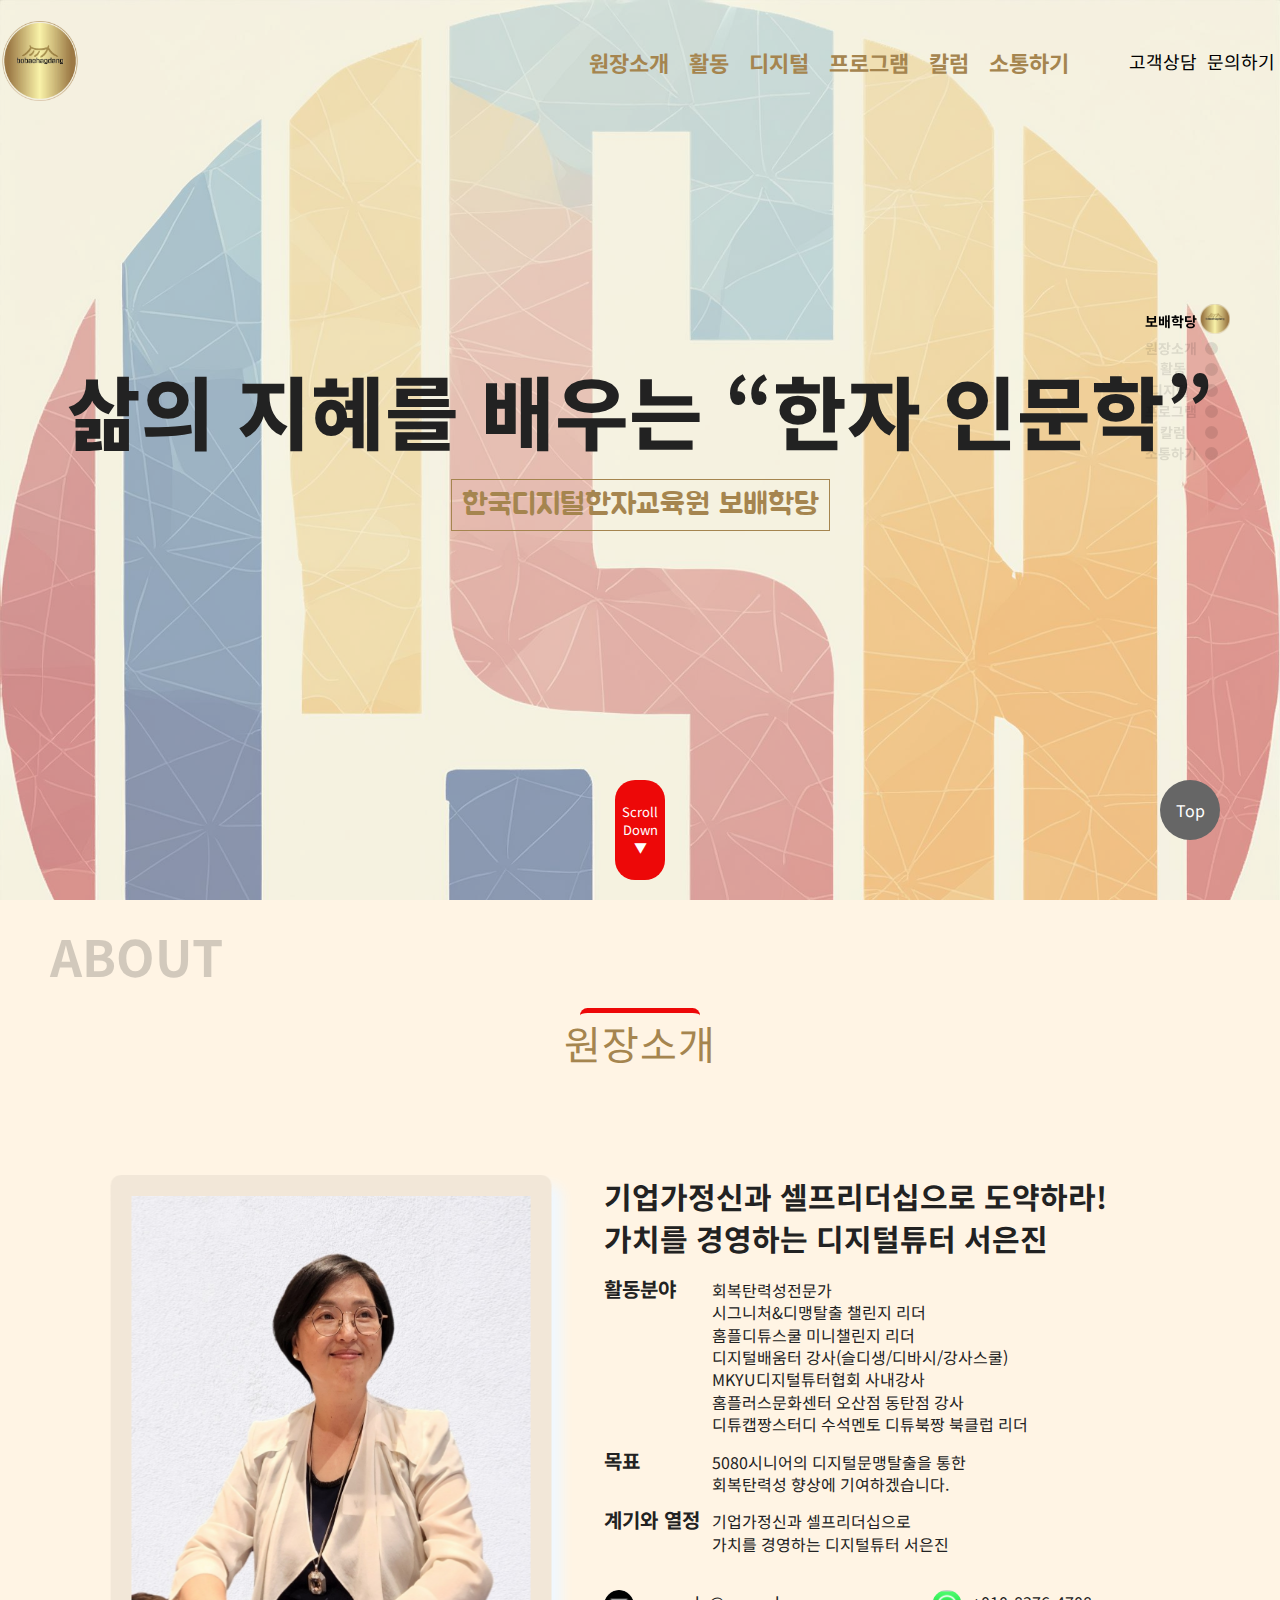
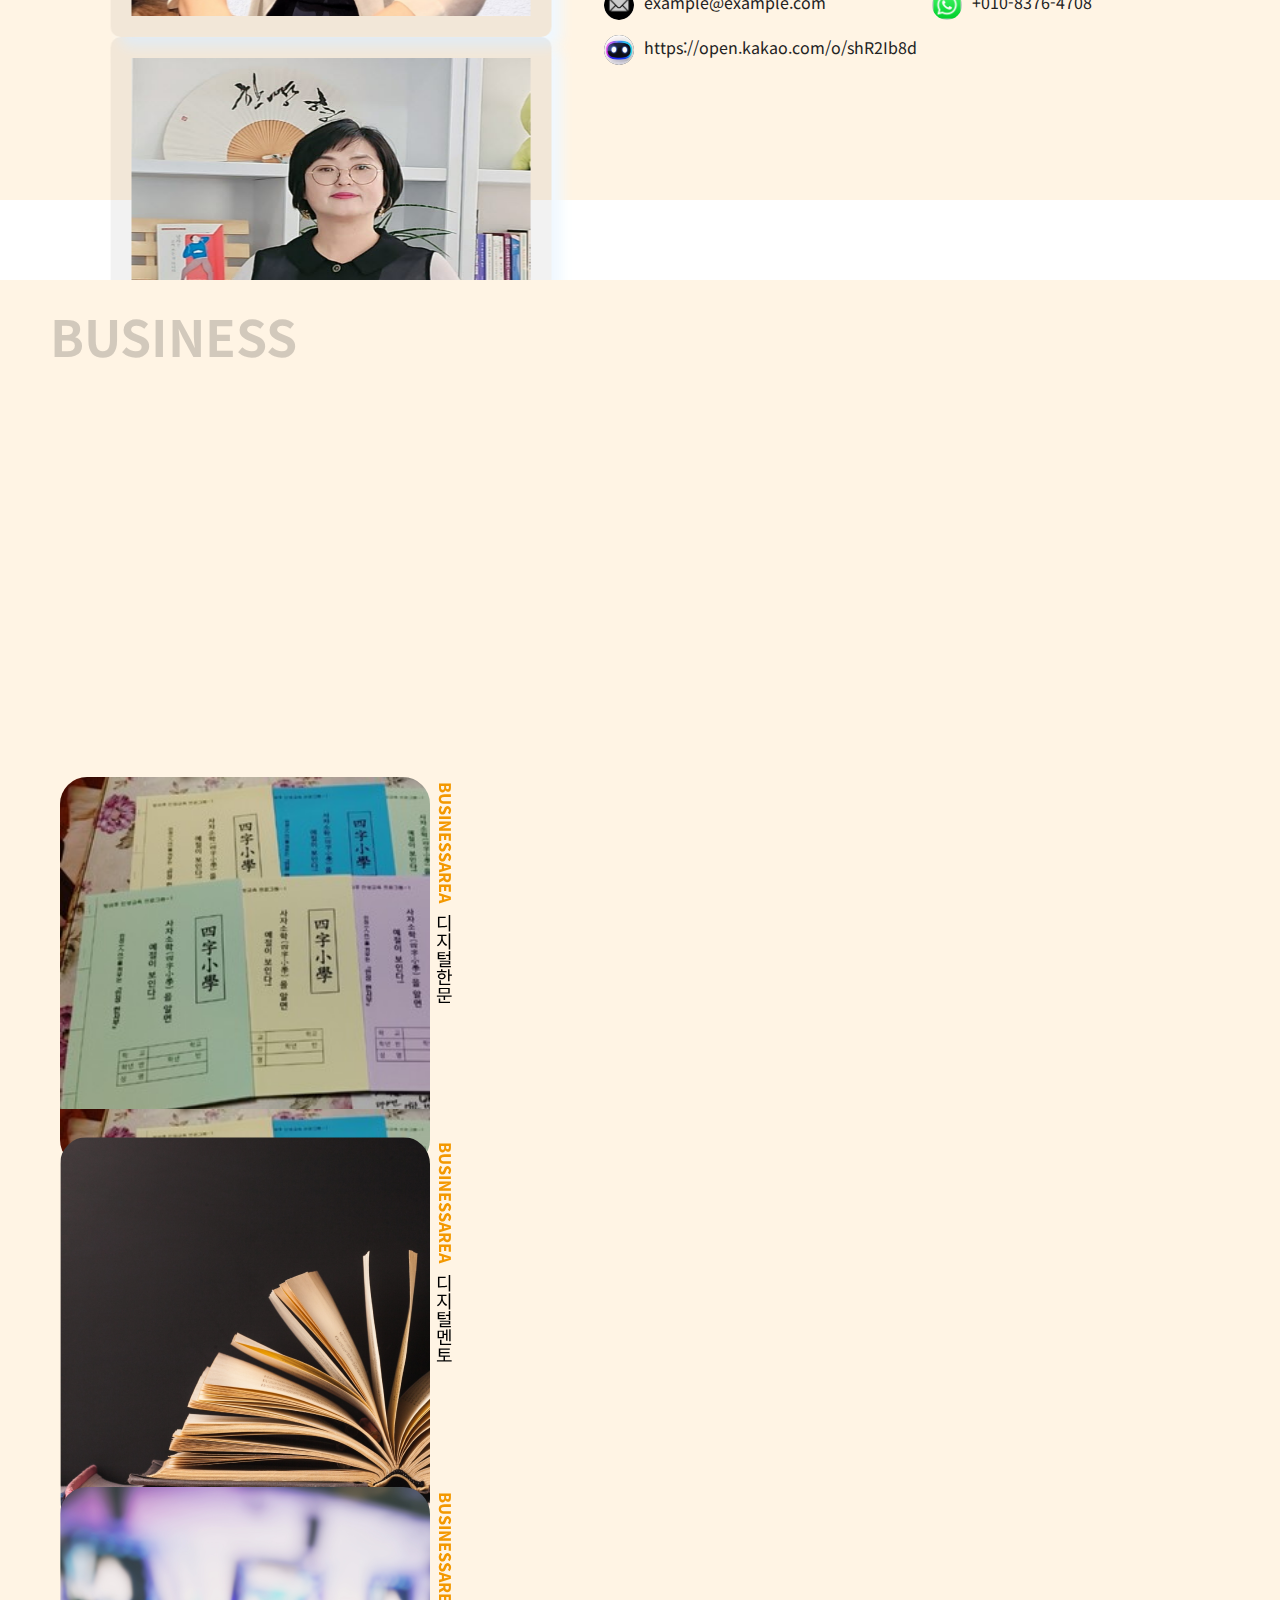
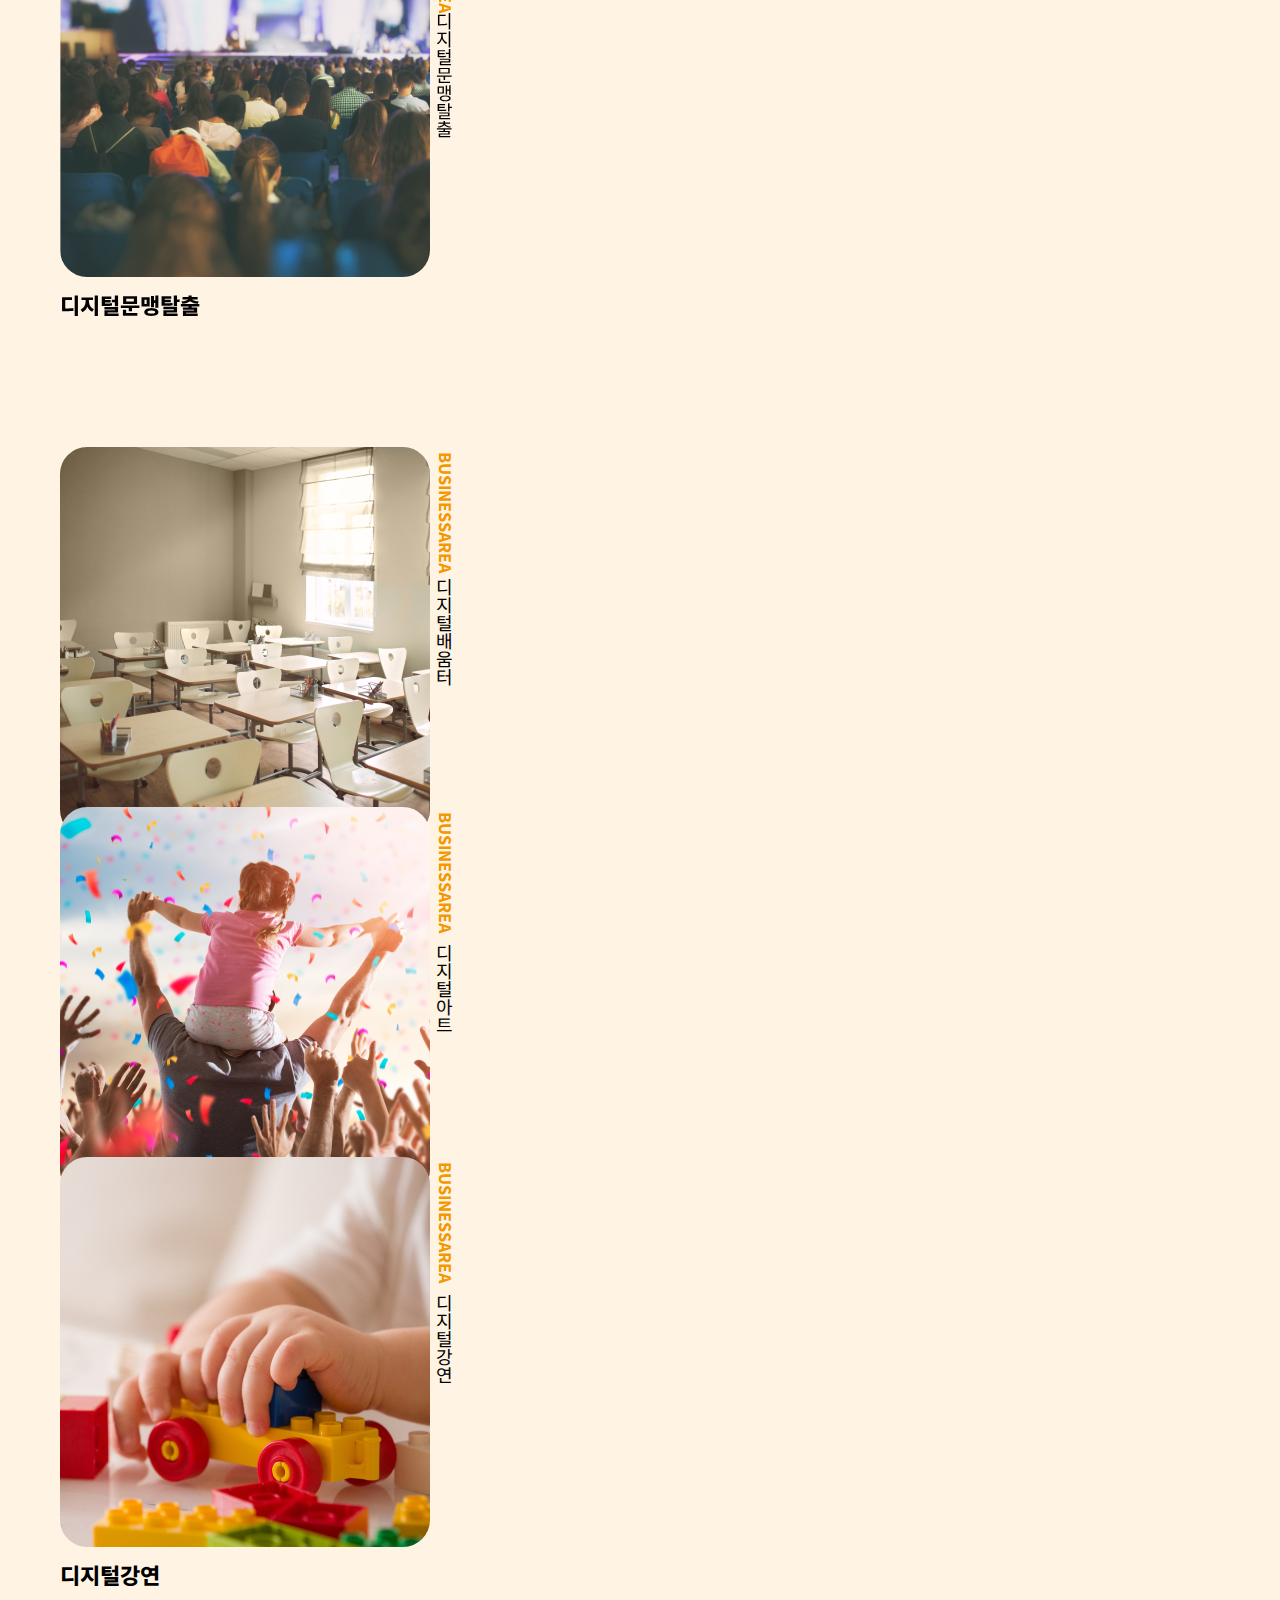
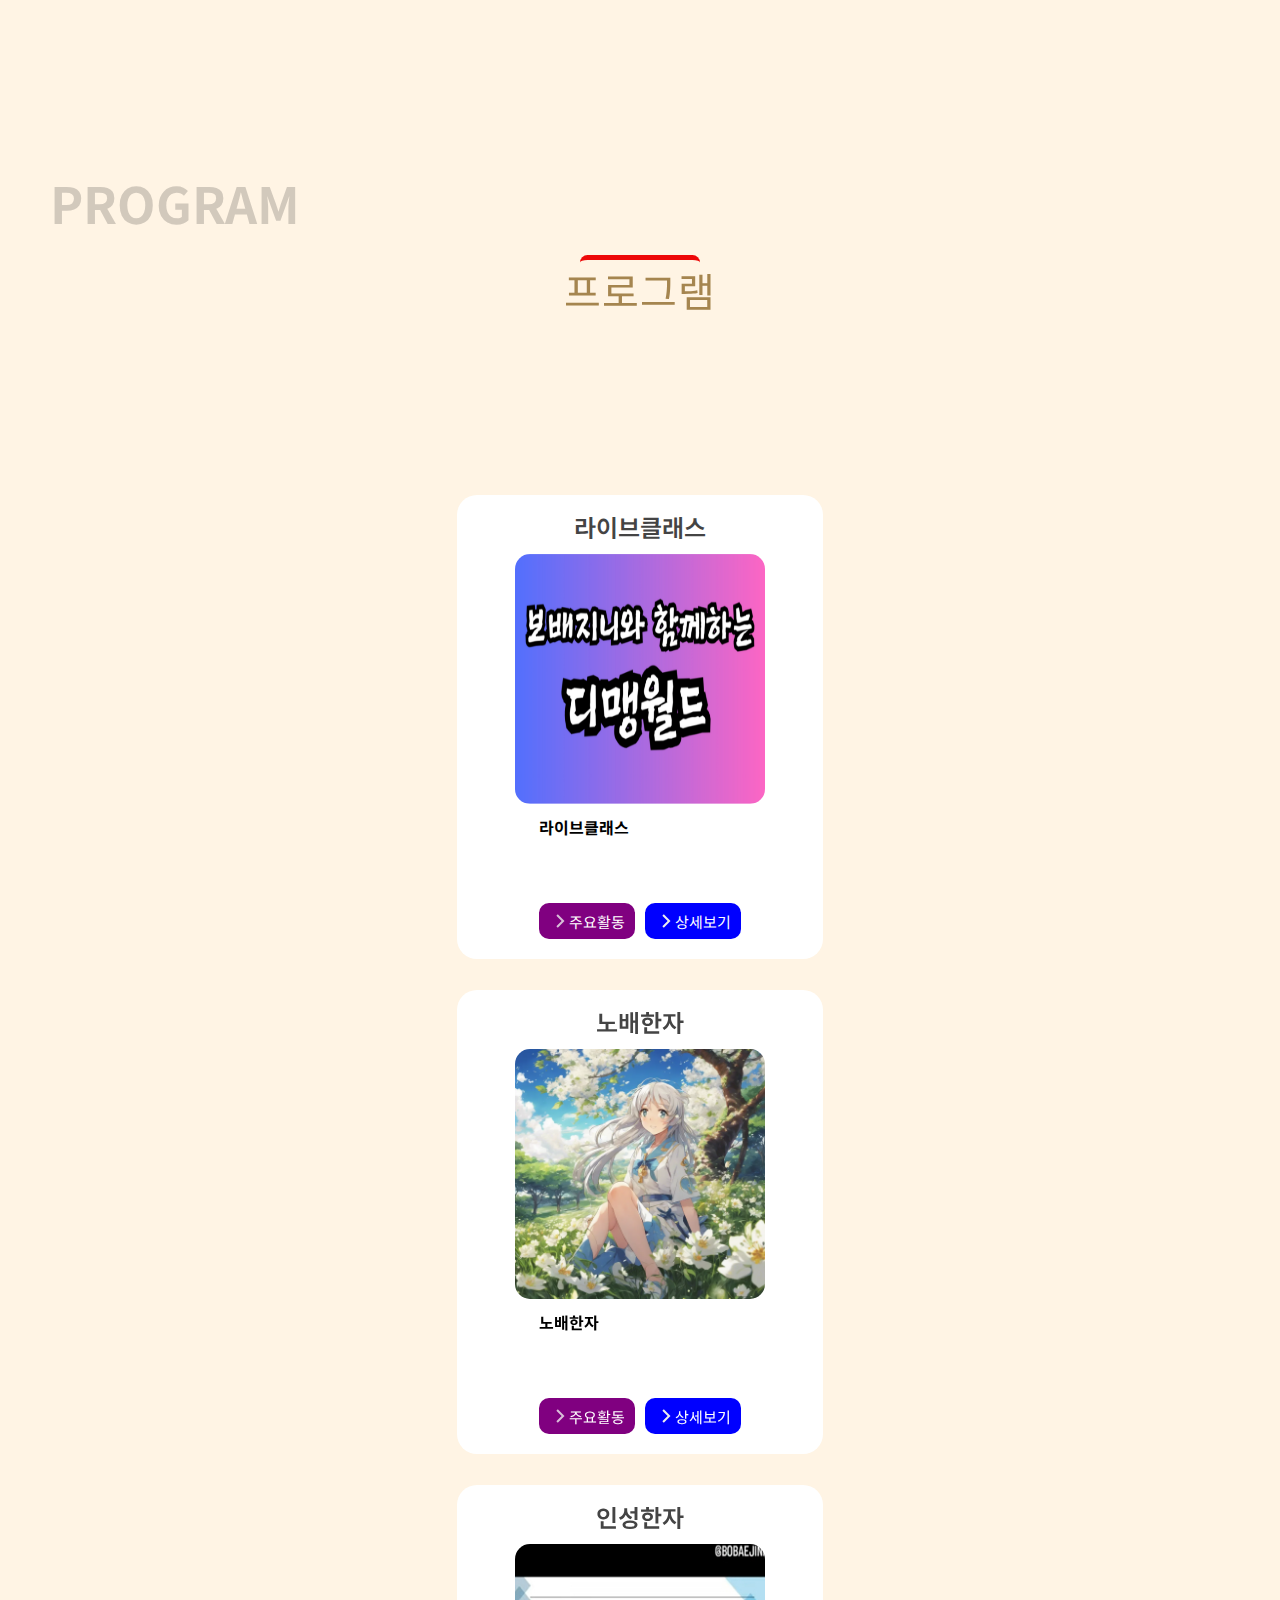
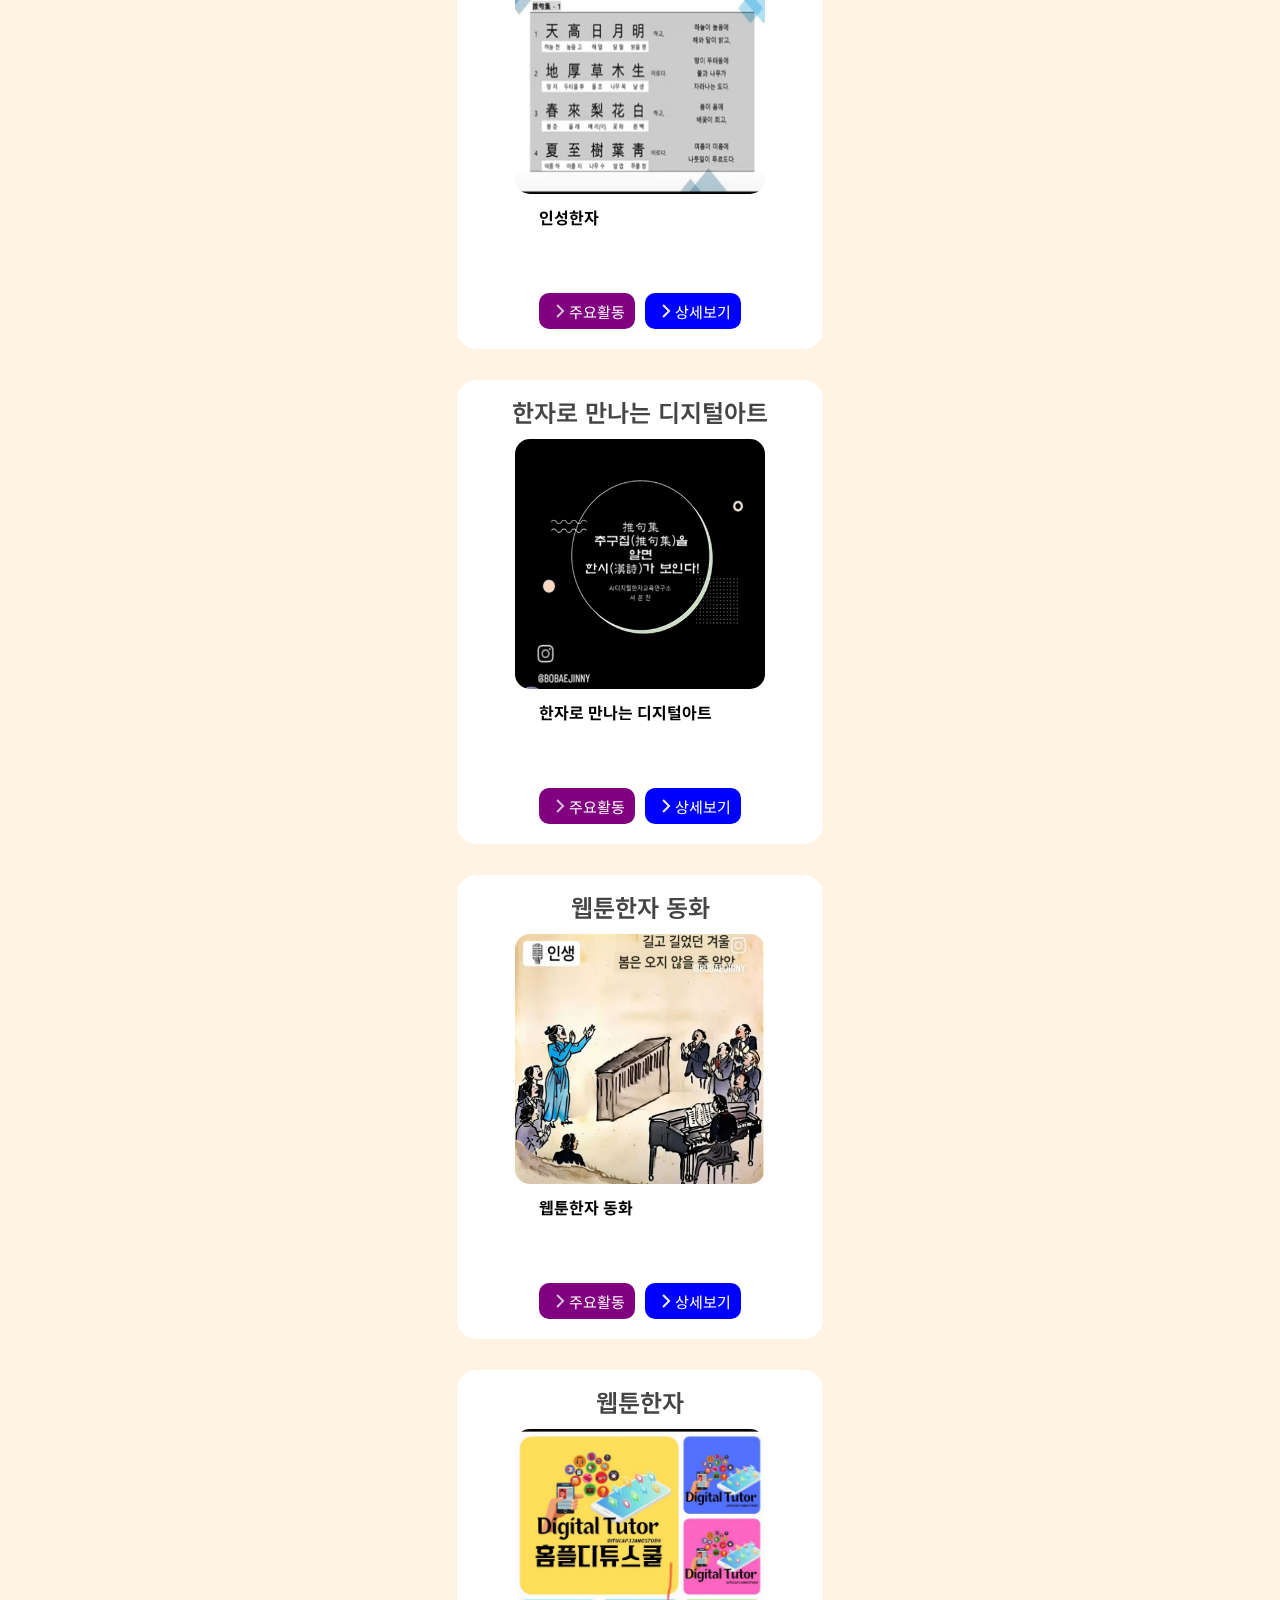
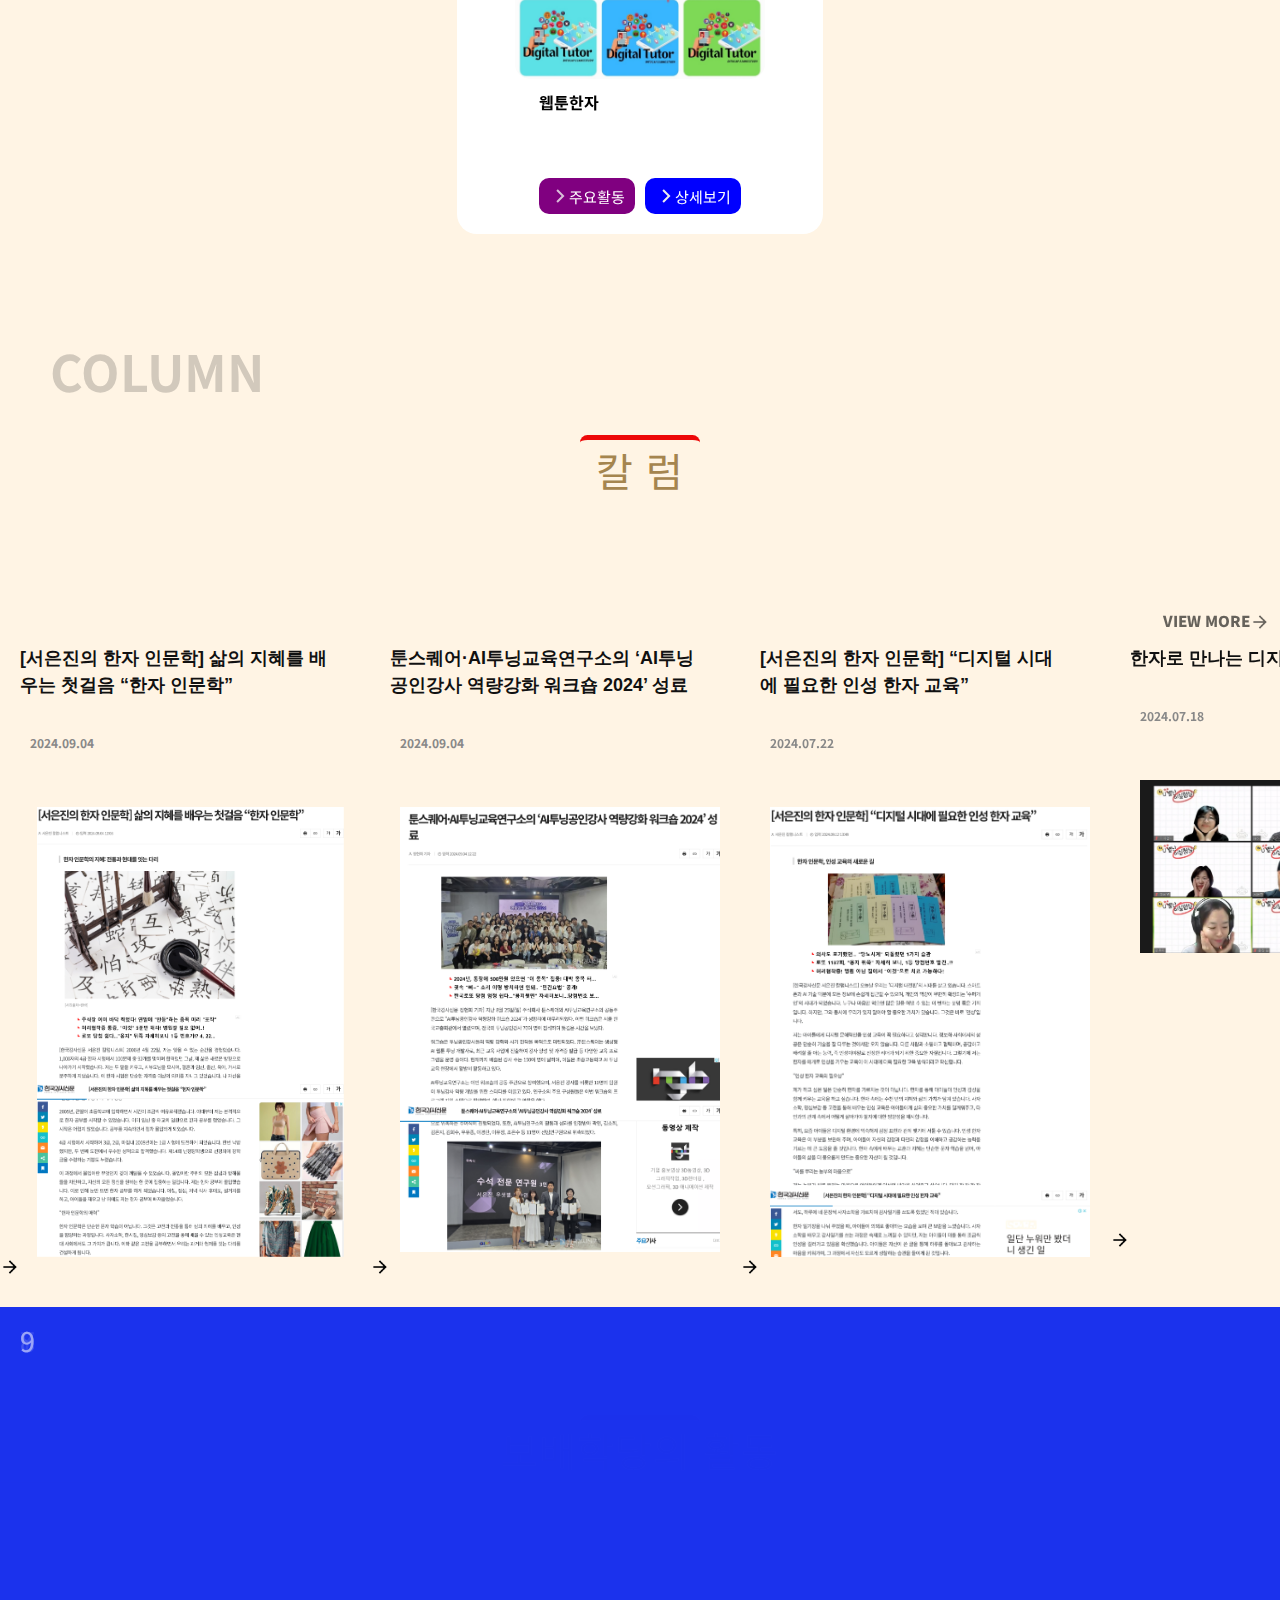
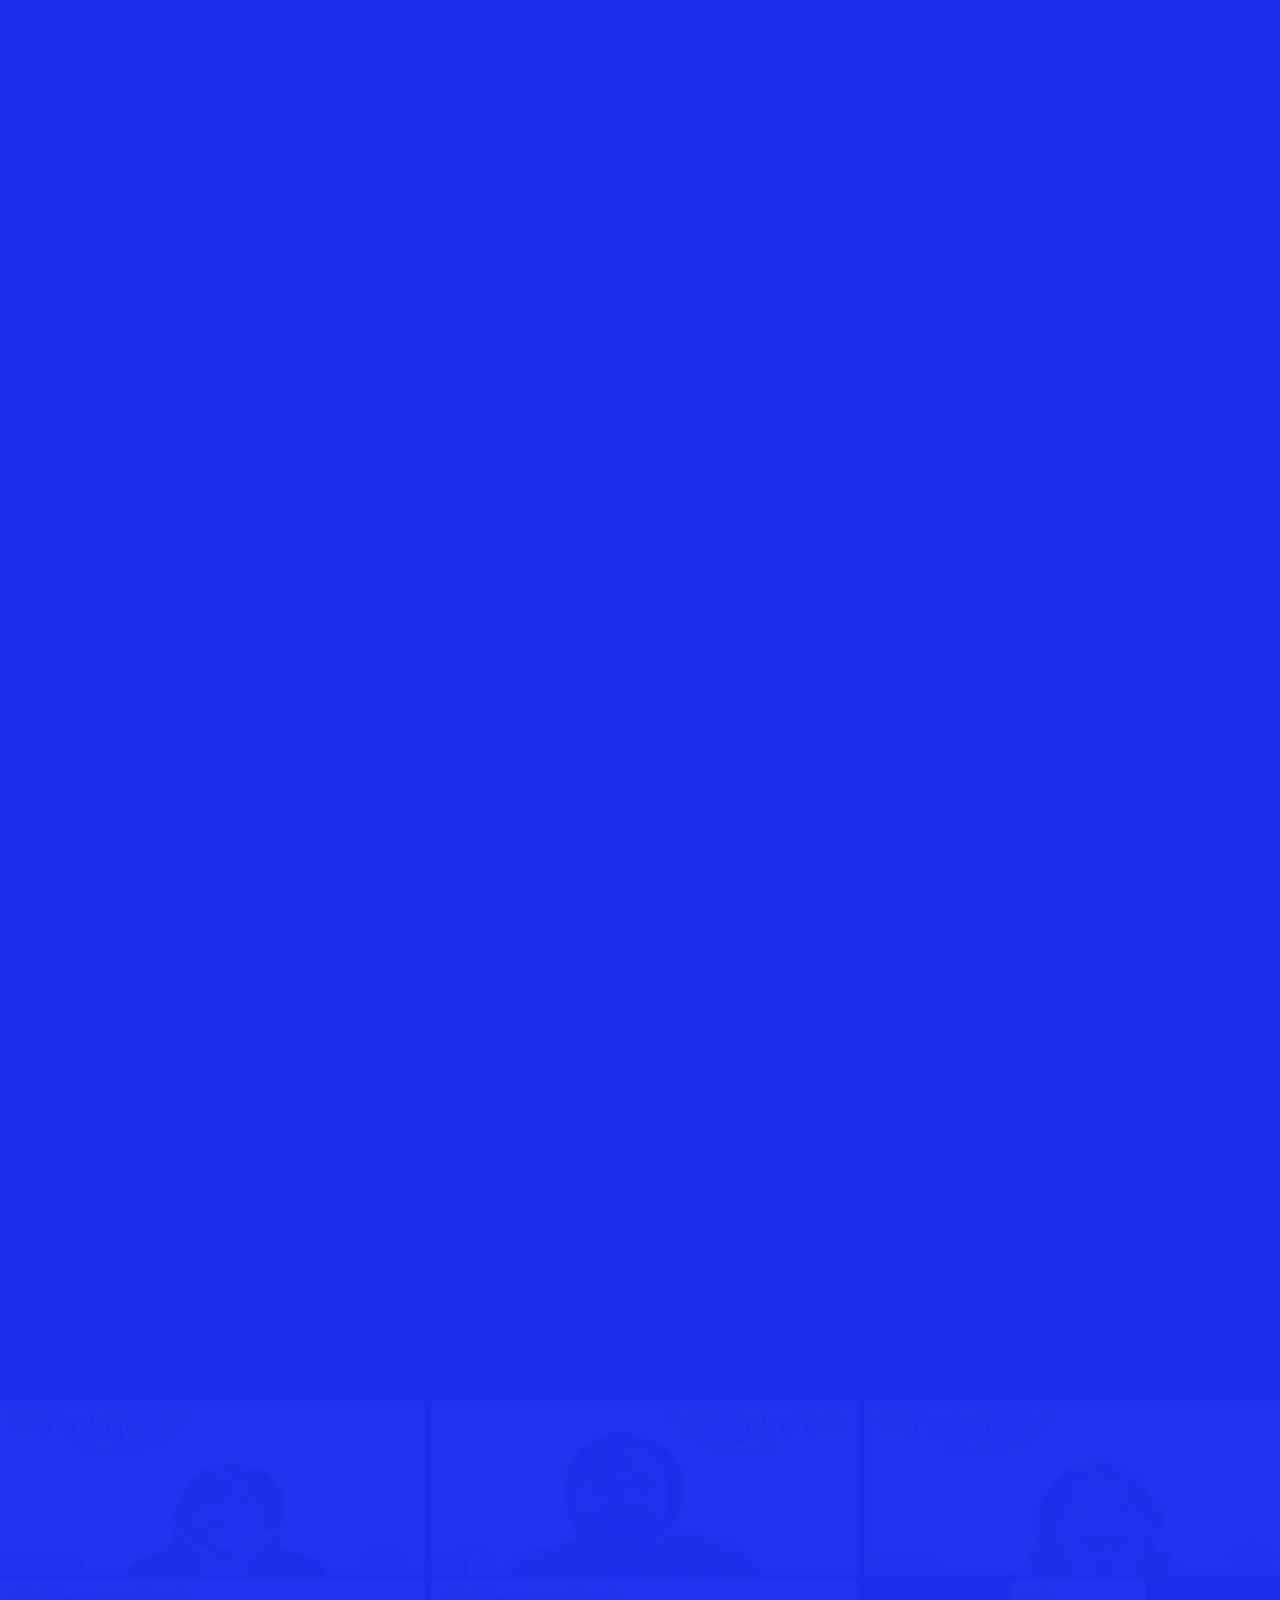
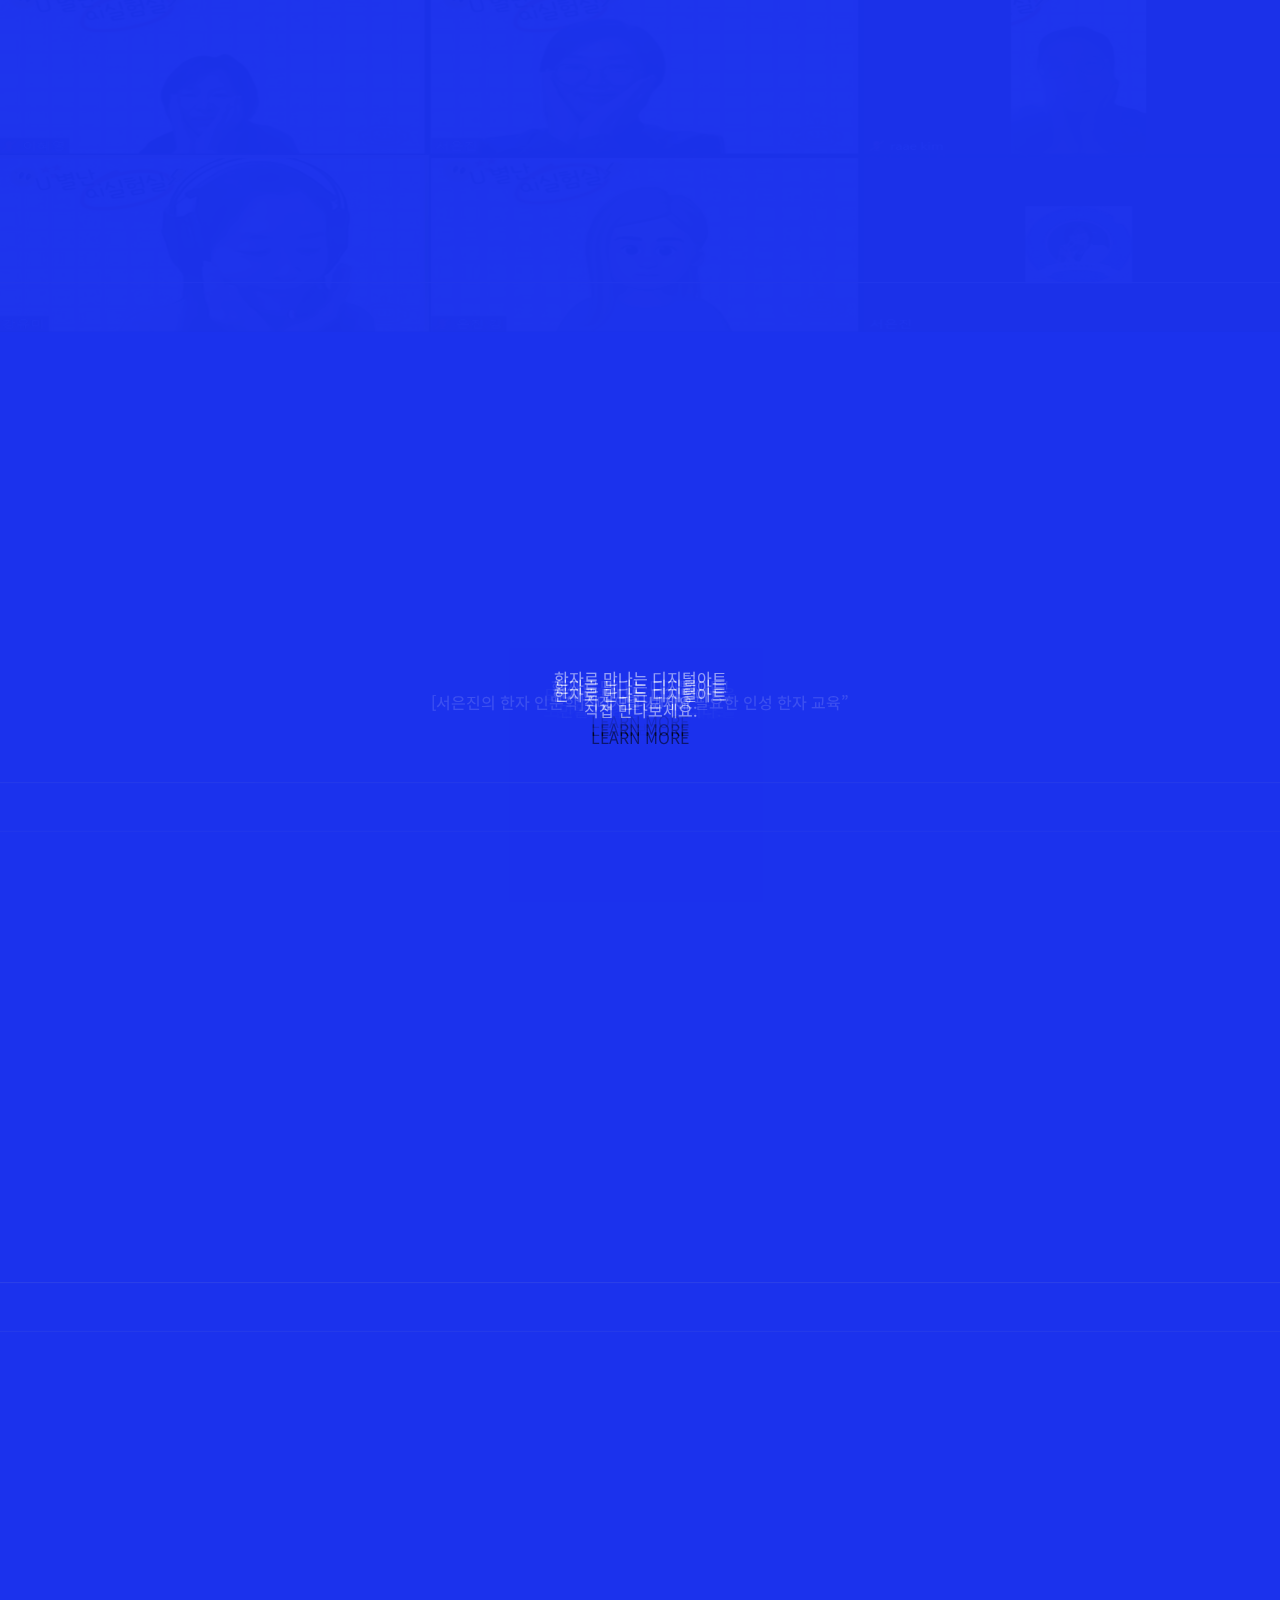
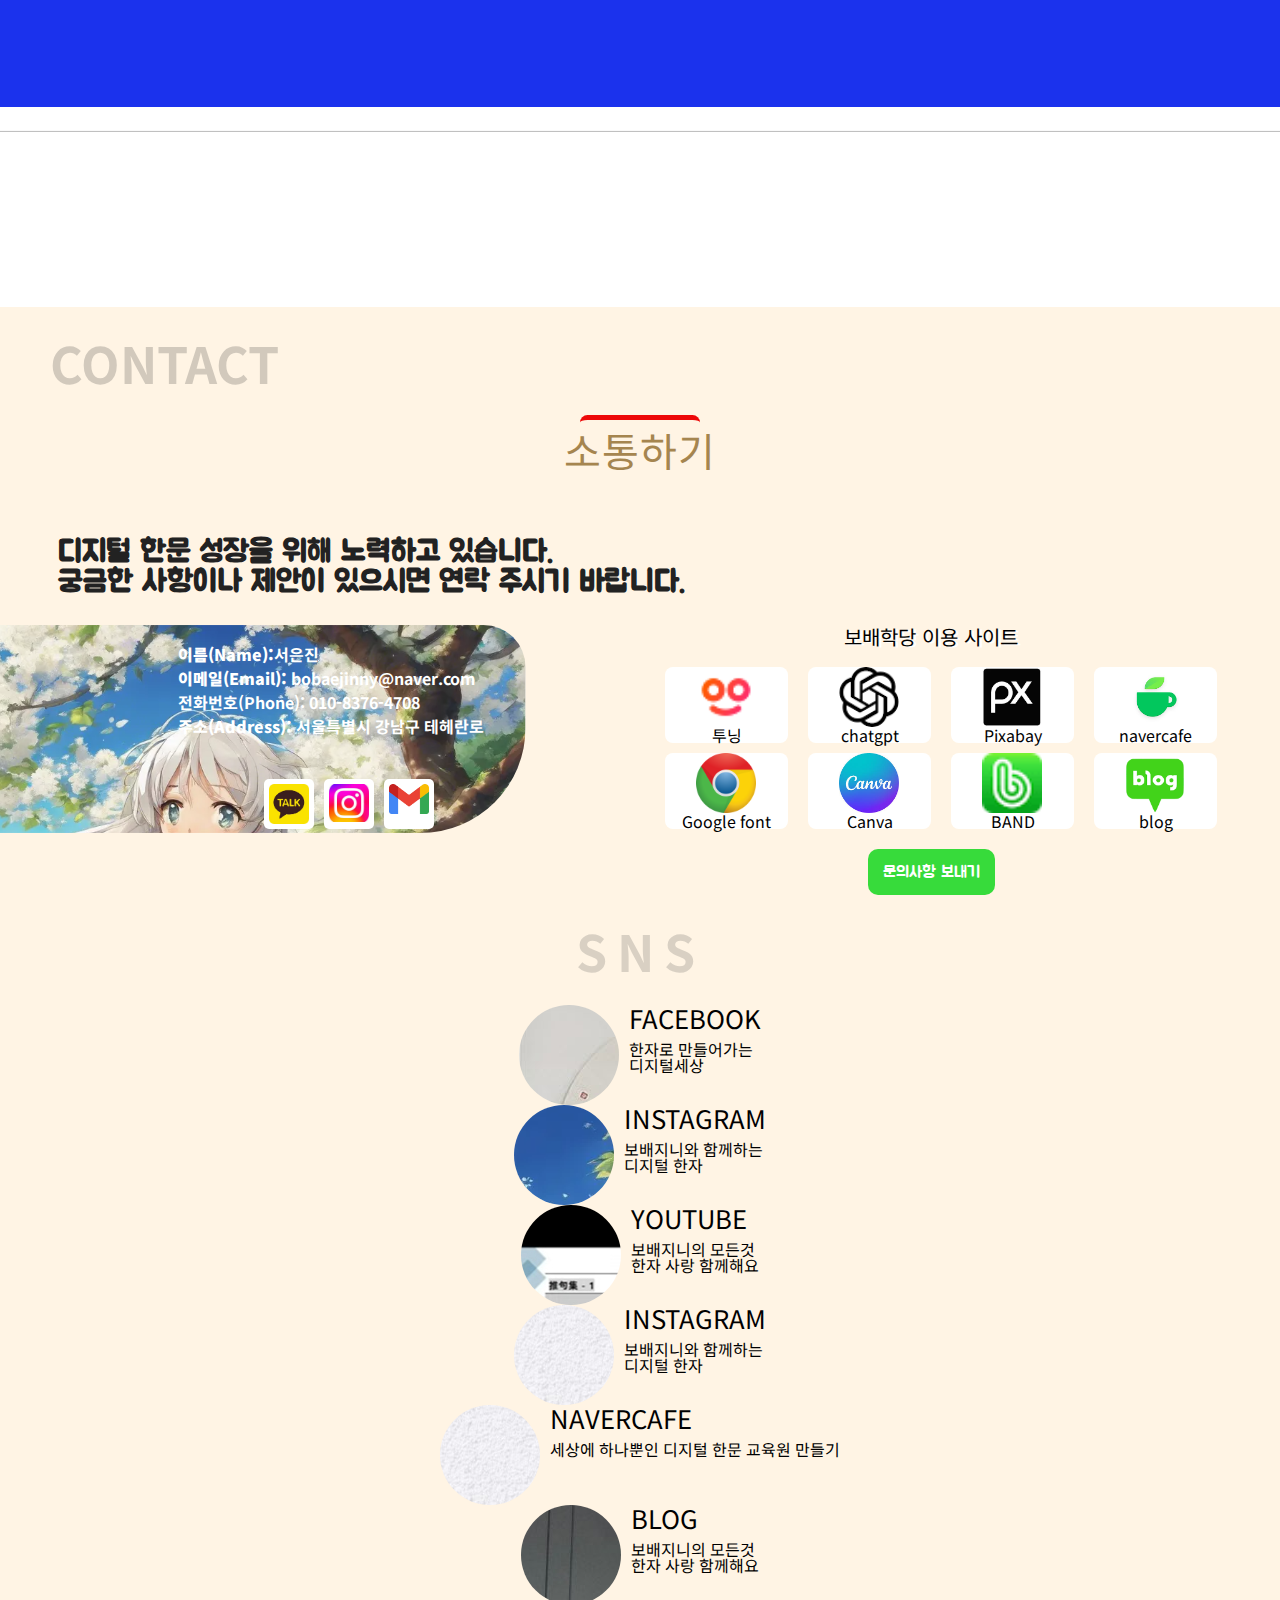
==== commit 75b4a9ce: "Add files via upload" ====
--- a/index.html
+++ b/index.html
@@ -76,7 +76,7 @@
                 cssEase: 'ease-out',
                 arrows: false,
                 fade: true
-            });
+            });           
             $('.wnewsani').slick({
                 slidesToShow: 4,
                 slidesToScroll: 1,
@@ -157,6 +157,42 @@
                    
                 ]
             });
+            $(document).ready(function(){ 
+            //타이틀이미지 firgure로 둘러싸기
+            $("#product .wrap ul.list img").wrap("<figure></figure>");
+
+            $('.proani').slick({
+                slidesToShow: 1,
+                slidesToScroll: 1,
+                autoplay: true,
+                autoplaySpeed: 500,
+                dots: true,
+                infinite: false,
+                speed: 500,
+                cssEase: 'ease-out',
+                arrows:false,
+                fade:true,
+                dotsClass:'slick-dots', // 사용자 css class ( 버튼들의 부모 엘리먼트 클래스를 가르킨다 )
+                customPaging: function(slide, i) {
+                return '<img src="img/slick-dot/i'+(i+1)+'.jpg" alt="">'     
+                }  
+            });
+            // prev, next위치 이동
+            $("#product button").wrapAll("<div class='wbutton'></div>");
+            // 정지재생버튼
+            var sw = 0;
+	        $('.btn_pause').click(function(){
+	        if(sw==0){
+	        	$('.btn_pause').addClass('on');
+	        	$('.proani').slick('slickPause')
+	        	sw = 1;
+	        }else{
+	        	$('.btn_pause').removeClass('on');
+	        	$('.proani').slick('slickPlay')
+	        	sw = 0;
+	        	}
+	        });
+        });
             $('.snsani').slick({
                 slidesToShow: 1,
                 slidesToScroll: 1,
@@ -474,73 +510,6 @@
             </ul>
         </div>
     </section>
-    <section id="product">
-        <div class="wrap paddingB100">
-            <h2 class="h2 borderT">보배학당의 활동</h2>
-            <ul class="list">
-                <li>
-                    <figure><img src="img/1.jpg" alt=""></figure>
-                    <h3>1</h3>
-                    <p>한자로 만나는 디지털아트<br>한자로 만나는 디지털아트<br>한자로 만나는 디지털아트</p>
-                    <a href="">LEARN MORE</a>
-                </li>
-                <li>
-                    <figure><img src="img/2.jpg" alt=""></figure>
-                    <h3>2</h3>
-                    <p>한자로 만나는 디지털아트<br>시대개막<br>TERRA</p>
-                    <a href="">LEARN MORE</a>
-                </li>
-                <li>
-                    <figure><img src="img/3.jpg" alt=""></figure>
-                    <h3>3</h3>
-                    <p>한자로 만나는 디지털아트<br>다양한 소식을 알려 드립니다.</p>
-                    <a href="">LEARN MORE</a>
-                </li>
-                <li>
-                    <figure><img src="img/4.jpg" alt=""></figure>
-                    <h3>4</h3>
-                    <p>한자로 만나는 디지털아트<br>한자로 만나는 디지털아트</p>
-                    <a href="">LEARN MORE</a>
-                </li>
-                <li>
-                    <figure><img src="img/8.jpg" alt=""></figure>
-                    <h3>5</h3>
-                    <p>한자로 만나는 디지털아트<br>모두가 즐겁고 행복한 세상을<br>만들기 위한 실천입니다.</p>
-                    <a href="">LEARN MORE</a>
-                </li>
-                <li>
-                    <figure><img src="img/6.jpg" alt=""></figure>
-                    <h3>6</h3>
-                    <p>한자로 만나는 디지털아트<br>[서은진의 한자 인문학] “디지털 시대에 필요한 인성 한자 교육”</p>
-                    <a href="">더보기</a>
-                </li>
-                <li>
-                    <figure><img src="img/7.jpg" alt=""></figure>
-                    <h3>7</h3>
-                    <p>한자로 만나는 디지털아트!<br>한자로 만나는 디지털아트</p>
-                    <a href="">LEARN MORE</a>
-                </li>
-                <li>
-                    <figure><img src="img/5.jpg" alt=""></figure>
-                    <h3>8</h3>
-                    <p>한자로 만나는 디지털아트.</p>
-                    <a href="">LEARN MORE</a>
-                </li>
-                <li>
-                    <figure><img src="img/9.jpg" alt=""></figure>
-                    <h3>9</h3>
-                    <p>한자로 만나는 디지털아트<br>직접 만나보세요.</p>
-                    <a href="">LEARN MORE</a>
-                </li>
-                <li>
-                    <figure><img src="img/10.jpg" alt=""></figure>
-                    <h3>9</h3>
-                    <p>한자로 만나는 디지털아트<br>한자로 만나는 디지털아트<br>직접 만나보세요.</p>
-                    <a href="">LEARN MORE</a>
-                </li>
-            </ul>
-        </div>
-    </section>
     <section id="business">
         <div class="wrap">
             <h1 class="bold" data-aos="fade-down" data-aos-offset="200" data-aos-duration="500">
@@ -789,6 +758,73 @@
                             <img src="">  
                         </div>
                     </a>
+                </li>
+            </ul>
+        </div>
+    </section>
+    <section id="product">
+        <div class="wrap paddingB100">
+            <h2 class="h2 borderT">보배학당의 활동</h2>
+            <ul class="list proani">
+                <li class="proani-1">
+                    <figure><img src="img/i1.jpg" alt=""></figure>
+                    <h3>1</h3>
+                    <p>한자로 만나는 디지털아트<br>한자로 만나는 디지털아트<br>한자로 만나는 디지털아트</p>
+                    <a href="">LEARN MORE</a>
+                </li>
+                <li class="proani-2">
+                    <figure><img src="img/i2.jpg" alt=""></figure>
+                    <h3>2</h3>
+                    <p>한자로 만나는 디지털아트<br>시대개막<br>모두가 즐겁고 행복한 세상을</p>
+                    <a href="">LEARN MORE</a>
+                </li>
+                <li class="proani-3">
+                    <figure><img src="img/i3.jpg" alt=""></figure>
+                    <h3>3</h3>
+                    <p>한자로 만나는 디지털아트<br>다양한 소식을 알려 드립니다.</p>
+                    <a href="">LEARN MORE</a>
+                </li>
+                <li class="proani-4">
+                    <figure><img src="img/4.jpg" alt=""></figure>
+                    <h3>4</h3>
+                    <p>한자로 만나는 디지털아트<br>[서은진의 한자 인문학] “디지털 시대에 필요한 인성 한자 교육”</p>
+                    <a href="">LEARN MORE</a>
+                </li>
+                <li class="proani-5">
+                    <figure><img src="img/i5.jpg" alt=""></figure>
+                    <h3>5</h3>
+                    <p>한자로 만나는 디지털아트<br>모두가 즐겁고 행복한 세상을<br>만들기 위한 실천입니다.</p>
+                    <a href="">LEARN MORE</a>
+                </li>
+                <li class="proani-6">
+                    <figure><img src="img/i6.jpg" alt=""></figure>
+                    <h3>6</h3>
+                    <p>한자로 만나는 디지털아트<br>[서은진의 한자 인문학] “디지털 시대에 필요한 인성 한자 교육”</p>
+                    <a href="">더보기</a>
+                </li>
+                <li class="proani-7">
+                    <figure><img src="img/i7.jpg" alt=""></figure>
+                    <h3>7</h3>
+                    <p>한자로 만나는 디지털아트!<br>[서은진의 한자 인문학] “디지털 시대에 필요한 인성 한자 교육”</p>
+                    <a href="">LEARN MORE</a>
+                </li>
+                <li class="proani-8">
+                    <figure><img src="img/i5.jpg" alt=""></figure>
+                    <h3>8</h3>
+                    <p>한자로 만나는 디지털아트.</p>
+                    <a href="">LEARN MORE</a>
+                </li>
+                <li class="proani-9">
+                    <figure><img src="img/i9.jpg" alt=""></figure>
+                    <h3>9</h3>
+                    <p>한자로 만나는 디지털아트<br>직접 만나보세요.</p>
+                    <a href="">LEARN MORE</a>
+                </li>
+                <li class="proani-10">
+                    <figure><img src="img/i10.jpg" alt=""></figure>
+                    <h3>9</h3>
+                    <p>한자로 만나는 디지털아트<br>한자로 만나는 디지털아트<br>직접 만나보세요.</p>
+                    <a href="">LEARN MORE</a>
                 </li>
             </ul>
         </div>
--- a/css/index.css
+++ b/css/index.css
@@ -471,84 +471,16 @@
 }
 
 /* product */
-#product{
-  display: flex;
-  align-items: center;
-  min-height: 700px;
-  position: relative;
-  background-color: #f4f0df;
-}
 #product .wrap{
-padding-top: 250px;
-background-color: #fff4e4;
-}
-#product .wrap h2{
-  /*! margin-top: 20px; */
-  /*! margin-bottom: 20px; */
-}
-#product ul.list{
-  display: grid;
-  grid-template-columns: auto auto auto;
-  grid-template-rows: auto auto auto;
-}
-#product ul.list li{
-  position: relative;
-}
-
-#product ul.list li:nth-child(1){
-
-  grid-column: 1;
-  grid-row: 1;
-}
-#product ul.list li:nth-child(2){
-
-  grid-column: 2;
-  grid-row: 1 / span 2;
-}
-#product ul.list li:nth-child(3){
-
-  grid-column: 3;
-  grid-row: 1;
-}
-#product ul.list li:nth-child(4){
-
-  grid-column: 4;
-  grid-row: 1;
-}
-#product ul.list li:nth-child(5){
-
-  grid-column: 1;
-  grid-row: 2;
-}
-#product ul.list li:nth-child(6){
-
-  grid-column: 3 / span 2;
-  grid-row: 2;
-}
-#product ul.list li:nth-child(7){
-
-  grid-column: 1;
-  grid-row: 3;
-}
-#product ul.list li:nth-child(8){
-  grid-column: 2;
-  grid-row: 3 / span 2;
-}
-#product ul.list li:nth-child(9){
-
-  grid-column: 4;
-  grid-row: 3;
-}
-#product ul.list li:nth-child(10){
-
-  grid-column: 3;
-  grid-row: 3;
+  padding-top: 200px;
+}
 }
 #product ul.list li figure{
-  
+  width: 100%;
 }
 #product ul.list li figure img{
   width: 100%;
+  margin: 0 auto;
 }
 #product ul.list li h3{
   position: absolute;
@@ -571,11 +503,11 @@
   text-align: center;
   gap: 11px;
   color: white;
-  opacity: 0;
+  opacity: 0.5;
   transition:0.7s;
 }
 #product ul.list li:hover .wrapText{
-   opacity: 1;
+   opacity: 0.5;
 }
 #product ul.list li .wrapText>*{
 
@@ -587,6 +519,125 @@
 #product ul.list li .wrapText a{
   
 } 
+#product {
+
+}
+#product .wrap {
+max-width: 100%;
+margin-bottom: 200px;
+}
+#product button.slick-next{
+  order: 3;
+}
+#product .slick-prev{
+  order: 1;
+}
+#product .slick-prev:before{
+  content:"";
+  background-image: url(../img/prev.svg);
+  display: block;
+  width: 20px; 
+  height: 20px;
+  cursor: pointer;
+  background-size: contain;
+  opacity: 1;
+}
+#product button.slick-next:before{
+  content: "";
+  background-image: url(../img/next.svg);
+  display: block;
+  width: 20px; 
+  height: 20px;
+  cursor: pointer;
+  background-size: contain;
+  opacity: 1;
+}
+#product .btn_pause{
+    background:url(../img/pause.svg);
+    width: 30px; 
+    height: 30px;
+    text-indent: -9999px;
+    border:none;
+    cursor: pointer;
+    outline: none;
+    order: 2;
+    background-size: contain;
+}
+
+#product .btn_pause.on{ //붙여쓰기
+    background: url('../img/play.svg') no-repeat center;
+    width: 30px; 
+    height: 30px;
+    text-indent: -9999px;
+    border:none;
+    cursor: pointer;
+    outline: none;
+   background-size: contain;
+}
+#product button{
+  position: static;
+  transform: translate(0,0);
+}
+#product .wrap img {
+  transform: scale(1.1);
+  height: 500px;
+  width: 100%;
+  margin-bottom: 0;
+}
+
+#product .wrap .slick-dots{
+  bottom: -140px;
+  display: flex;
+  justify-content: center;
+  align-items: center;
+  height: 117px;
+}
+#product .wrap .slick-dots li{
+  width: 131px;
+  height: 78px;
+  border-radius: 13px;
+  overflow: hidden;
+  box-shadow: 1px 1px 10px #fff;
+}
+#product .wrap .slick-dots li.slick-active {
+  width: calc(131px*1.5);
+  height: calc(78px*1.5);
+  transition: 1s;
+}
+#product .wrap .slick-dots button{
+  display: flex;
+  justify-content: center;
+  align-items: center;
+  line-height: initial;
+}
+#product .wrap .slick-dots button::before{
+  position: static;
+  width: fit-content;
+  height: 6px;
+  line-height: initial;
+}
+#product .wrap .slick-dots li.slick-active button{
+  border: 1px solid white;
+  border-radius: 50%;
+}
+#product .wrap .slick-dots li.slick-active button::before{
+
+}
+#product  .wbutton{
+  
+  position: absolute;
+  z-index: 1;
+  width: 100px;
+  height: 40px;
+  background-color: rgb(23, 23, 23, 0.8);
+  border-radius: 15px;
+  bottom: 12px;
+  right: calc(50% - 60px);
+  display: flex;
+  justify-content: center;
+  align-items: center;
+}
+/* business */
 section#business {
   background-color:#fff4e4;
 }
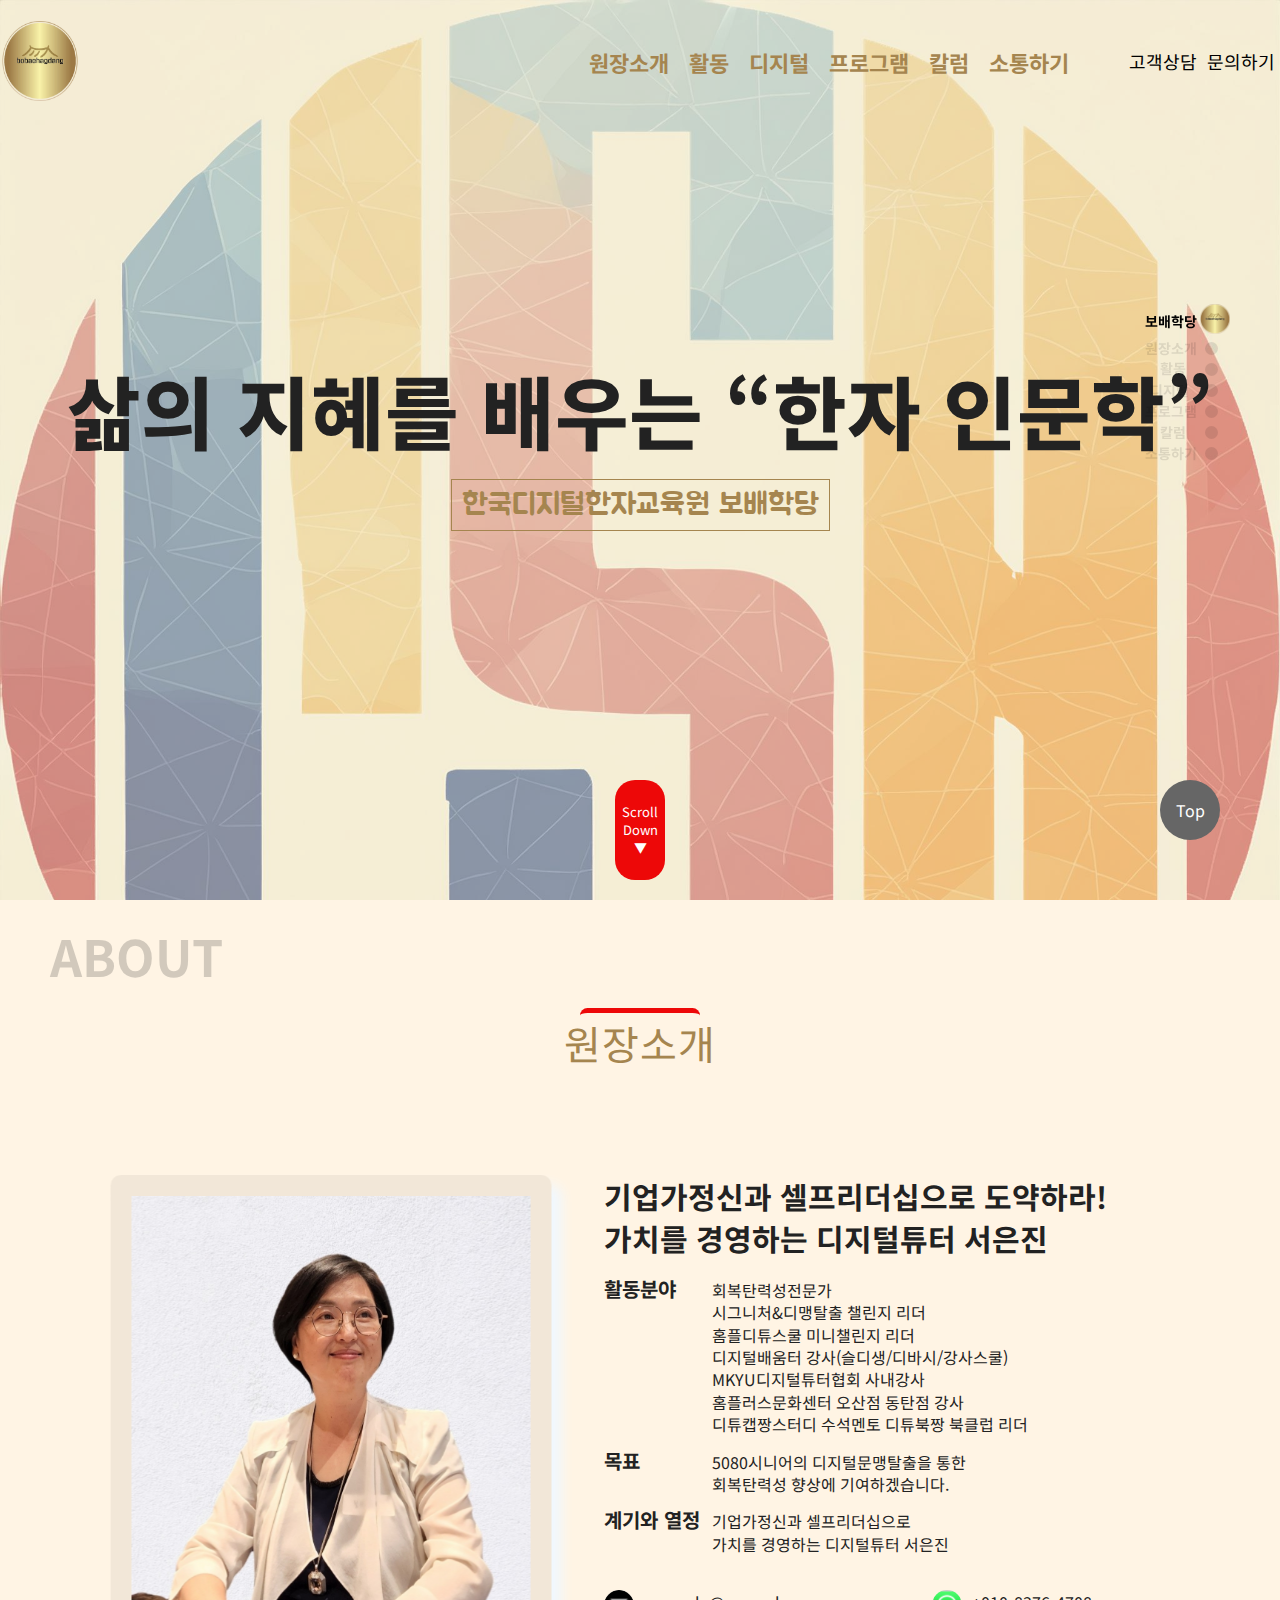
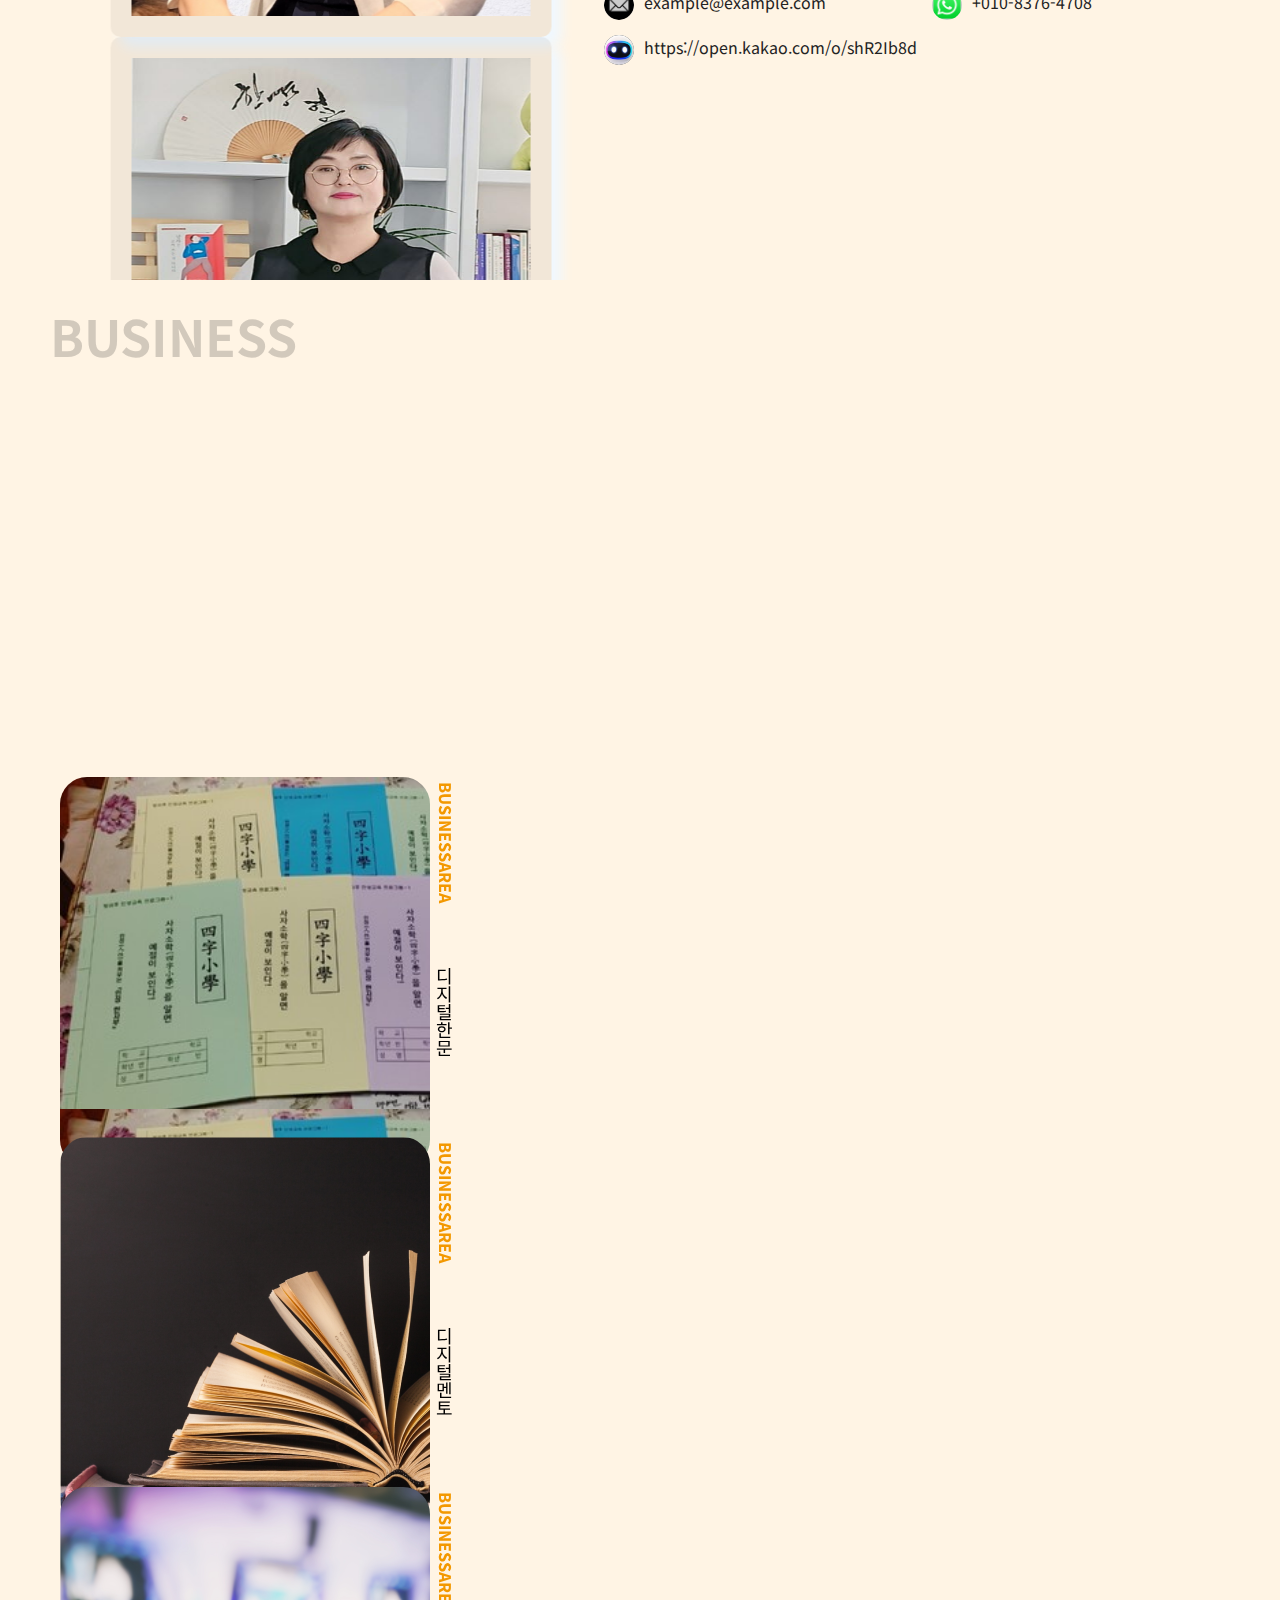
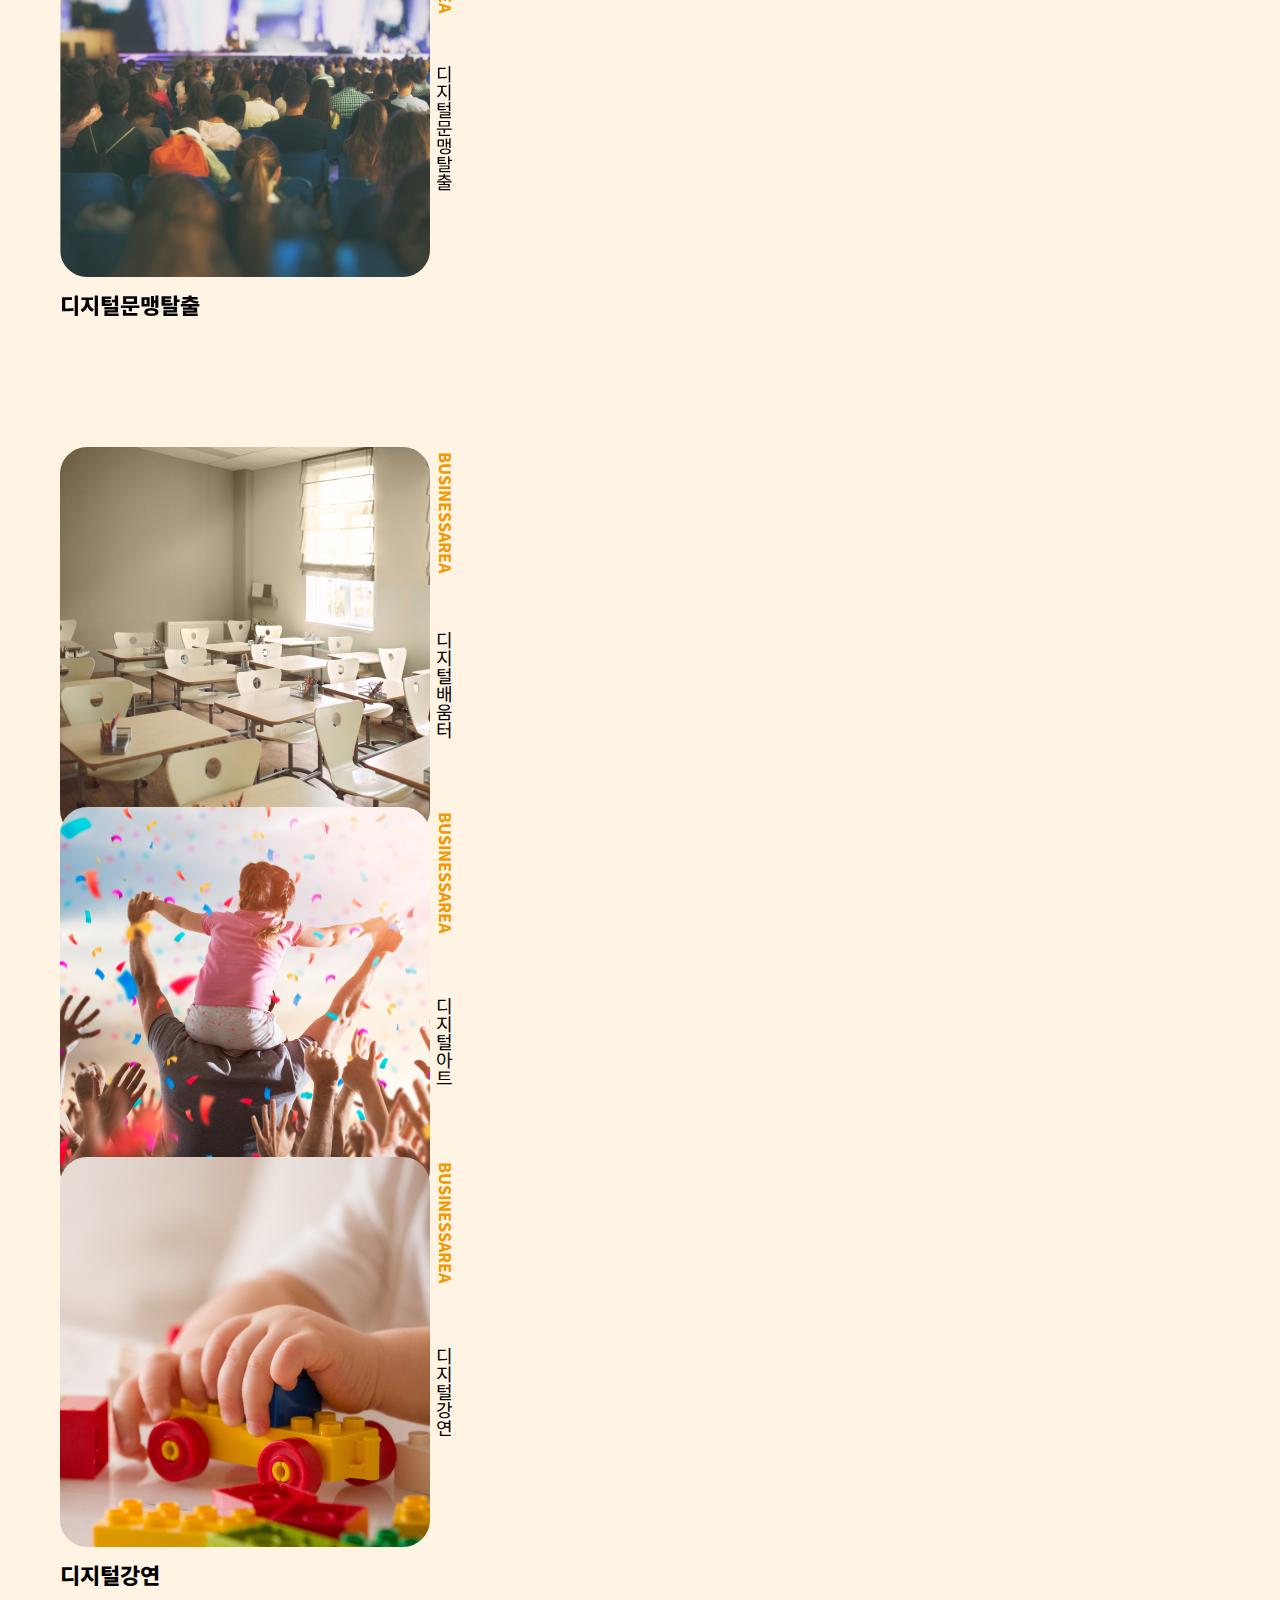
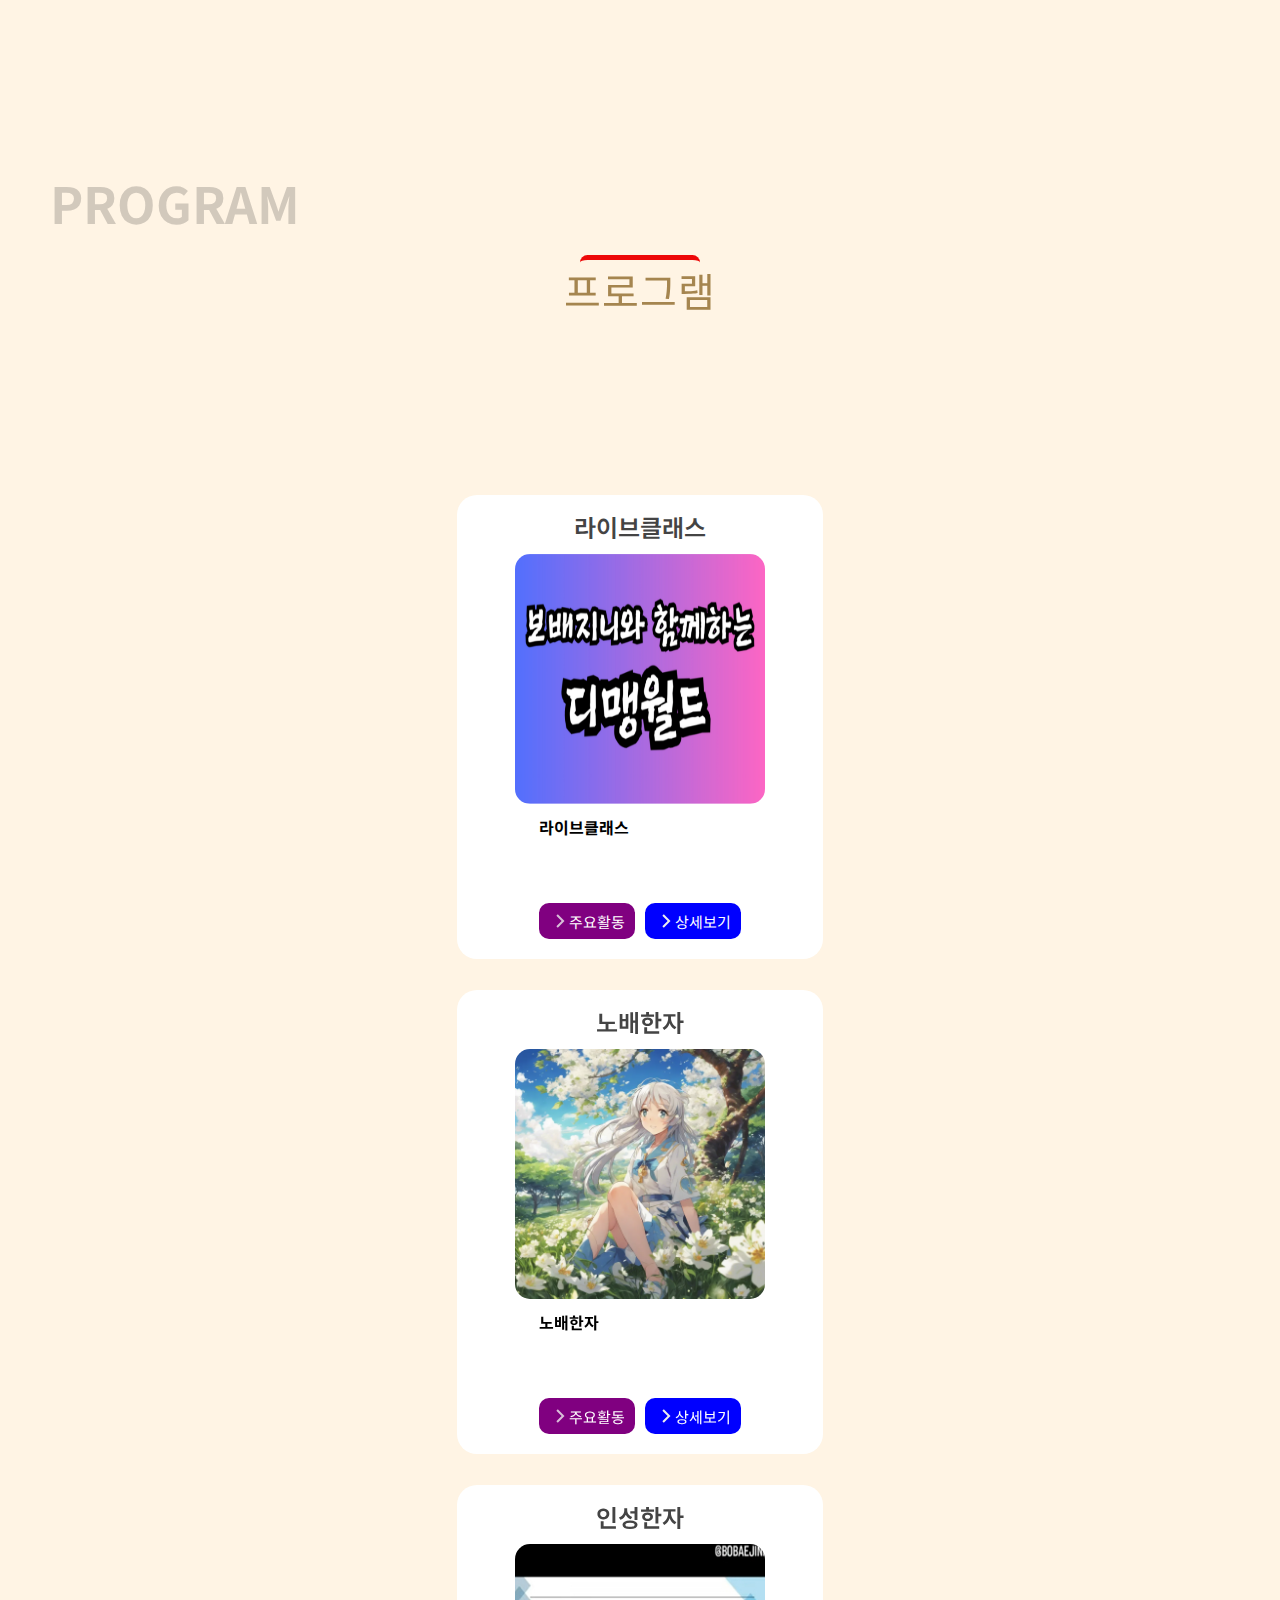
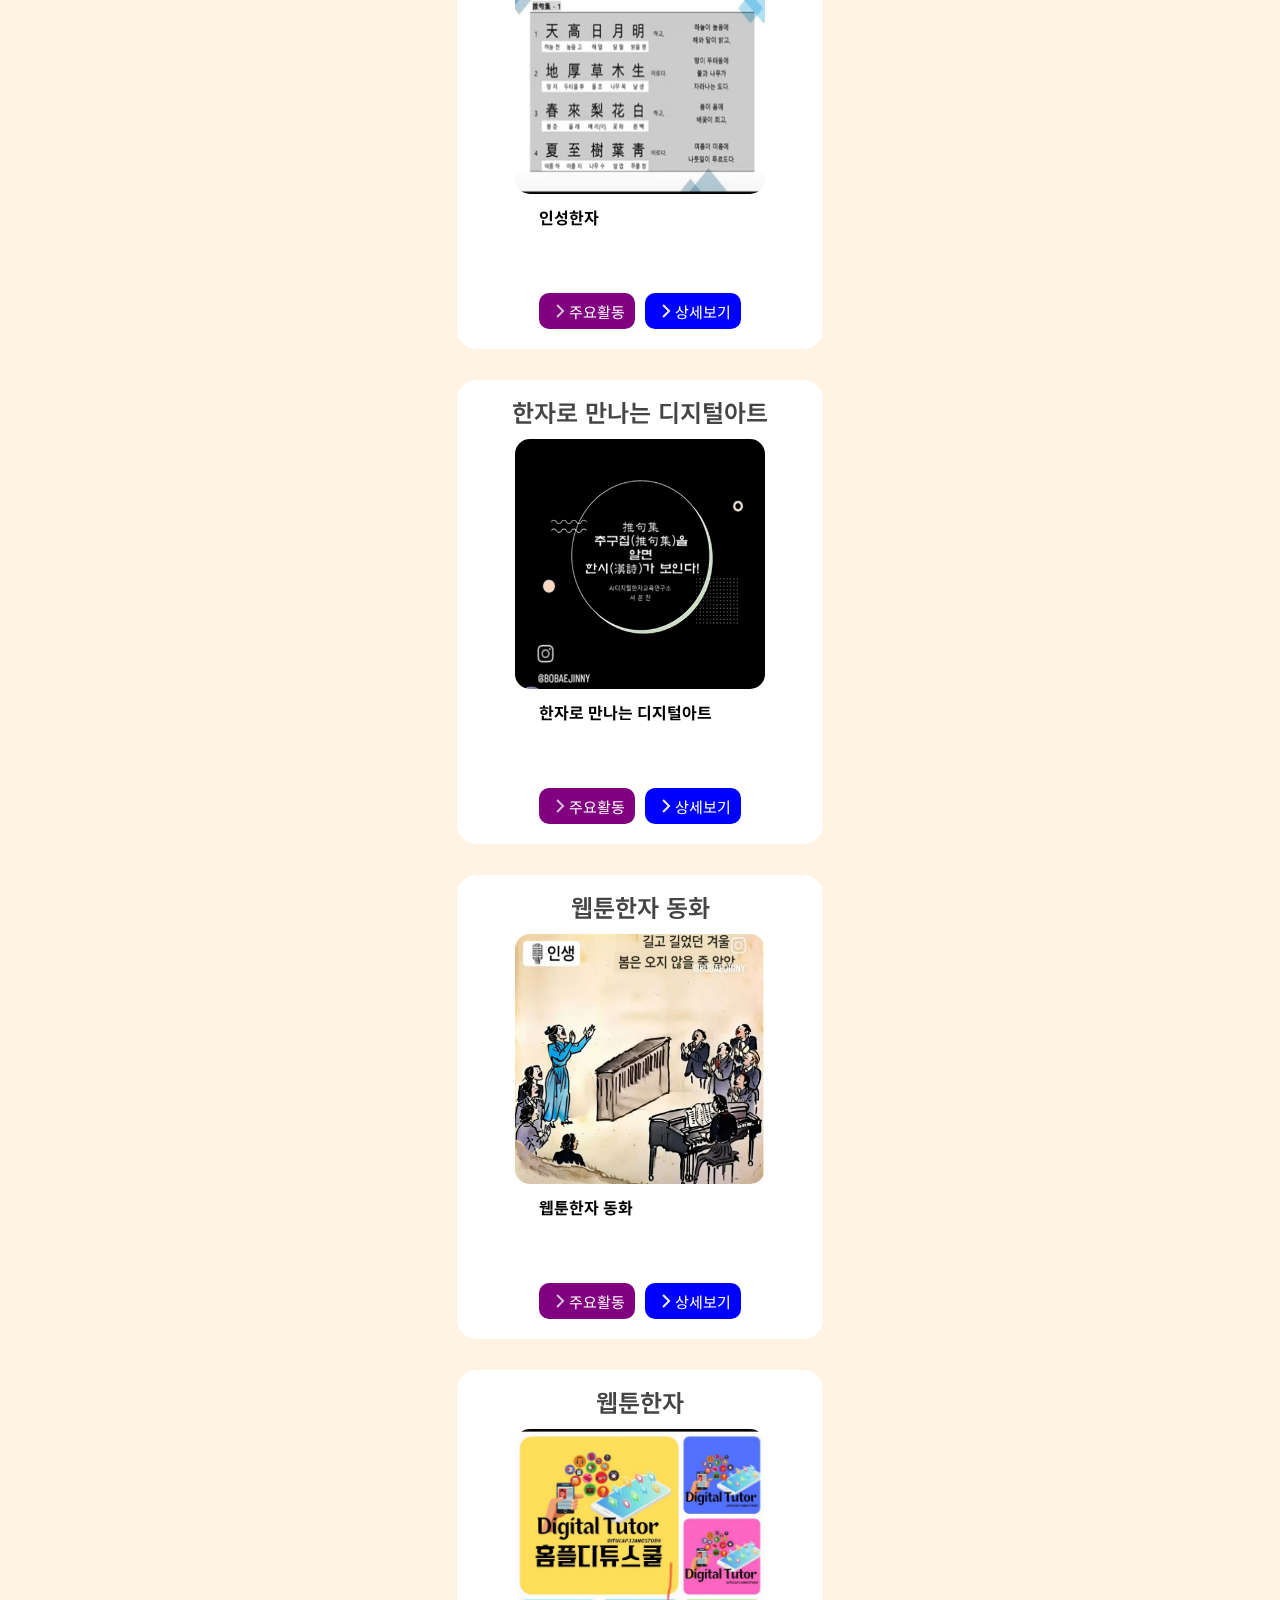
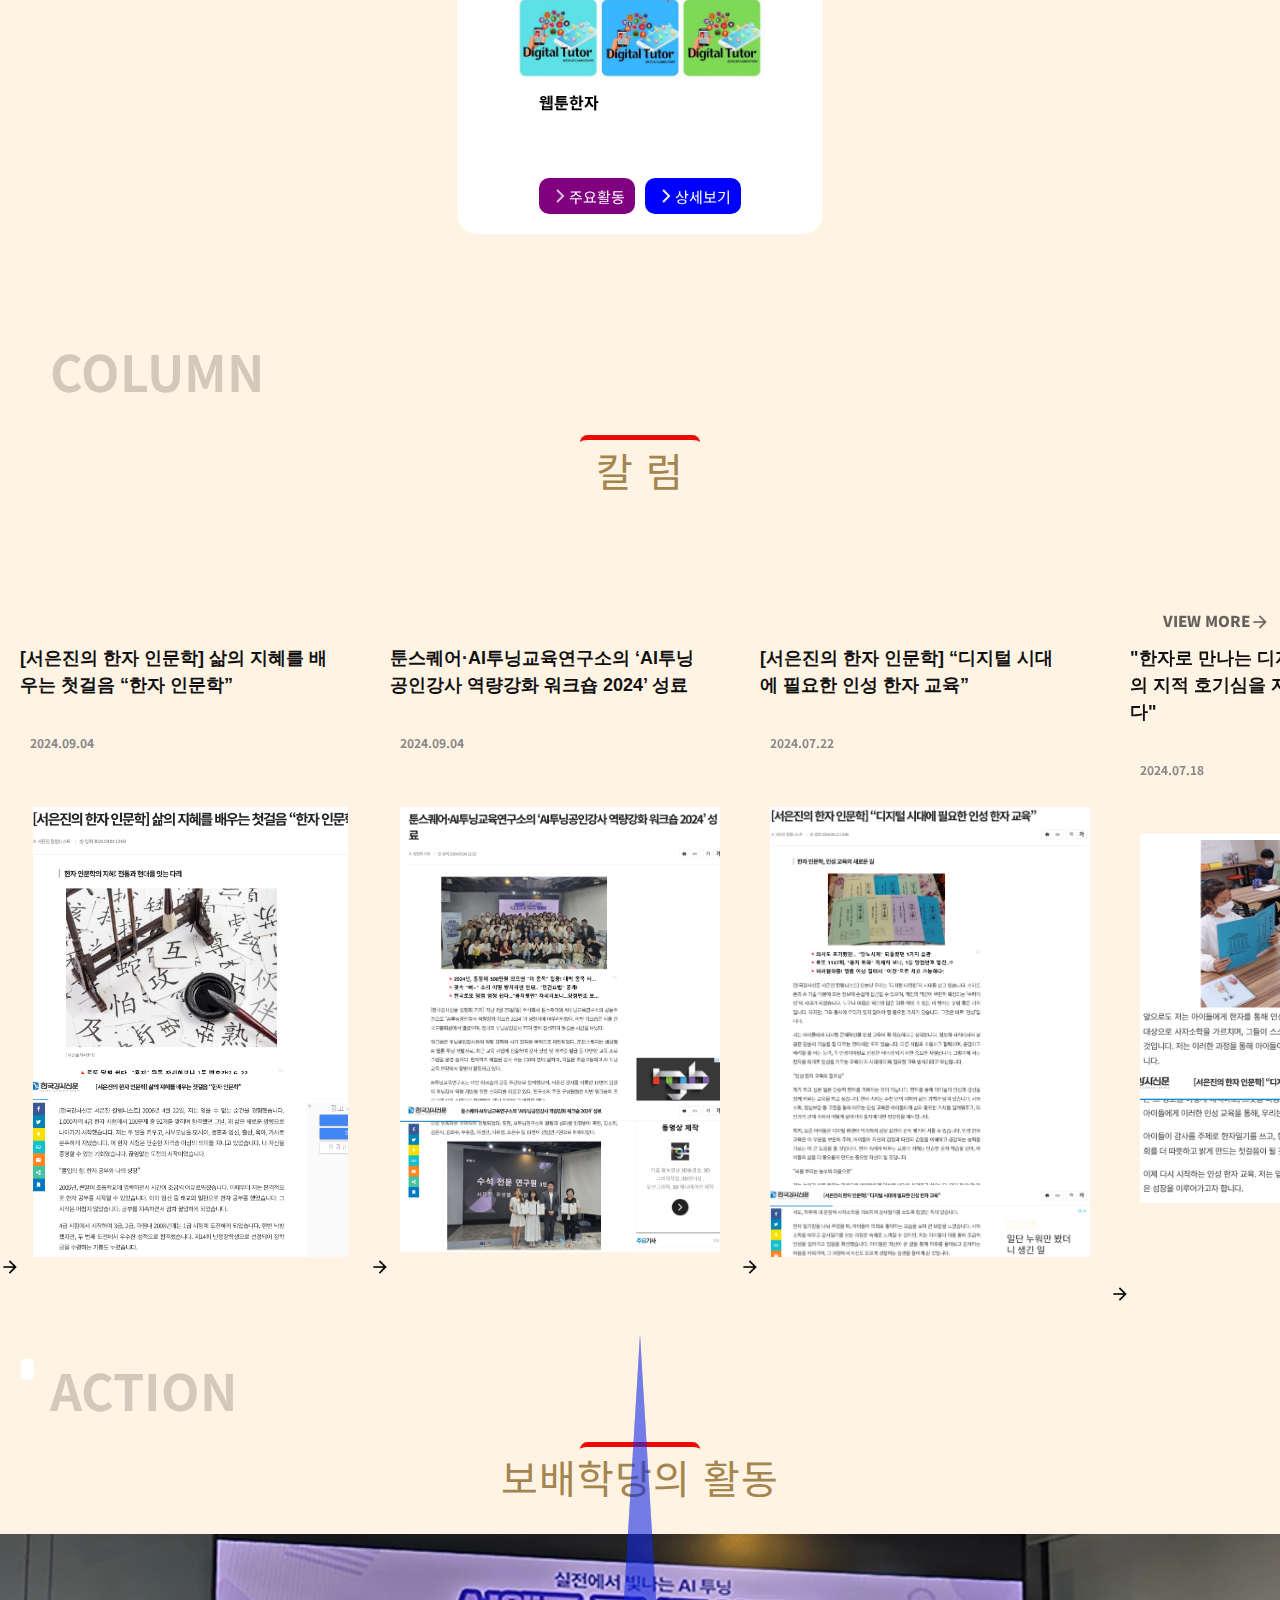
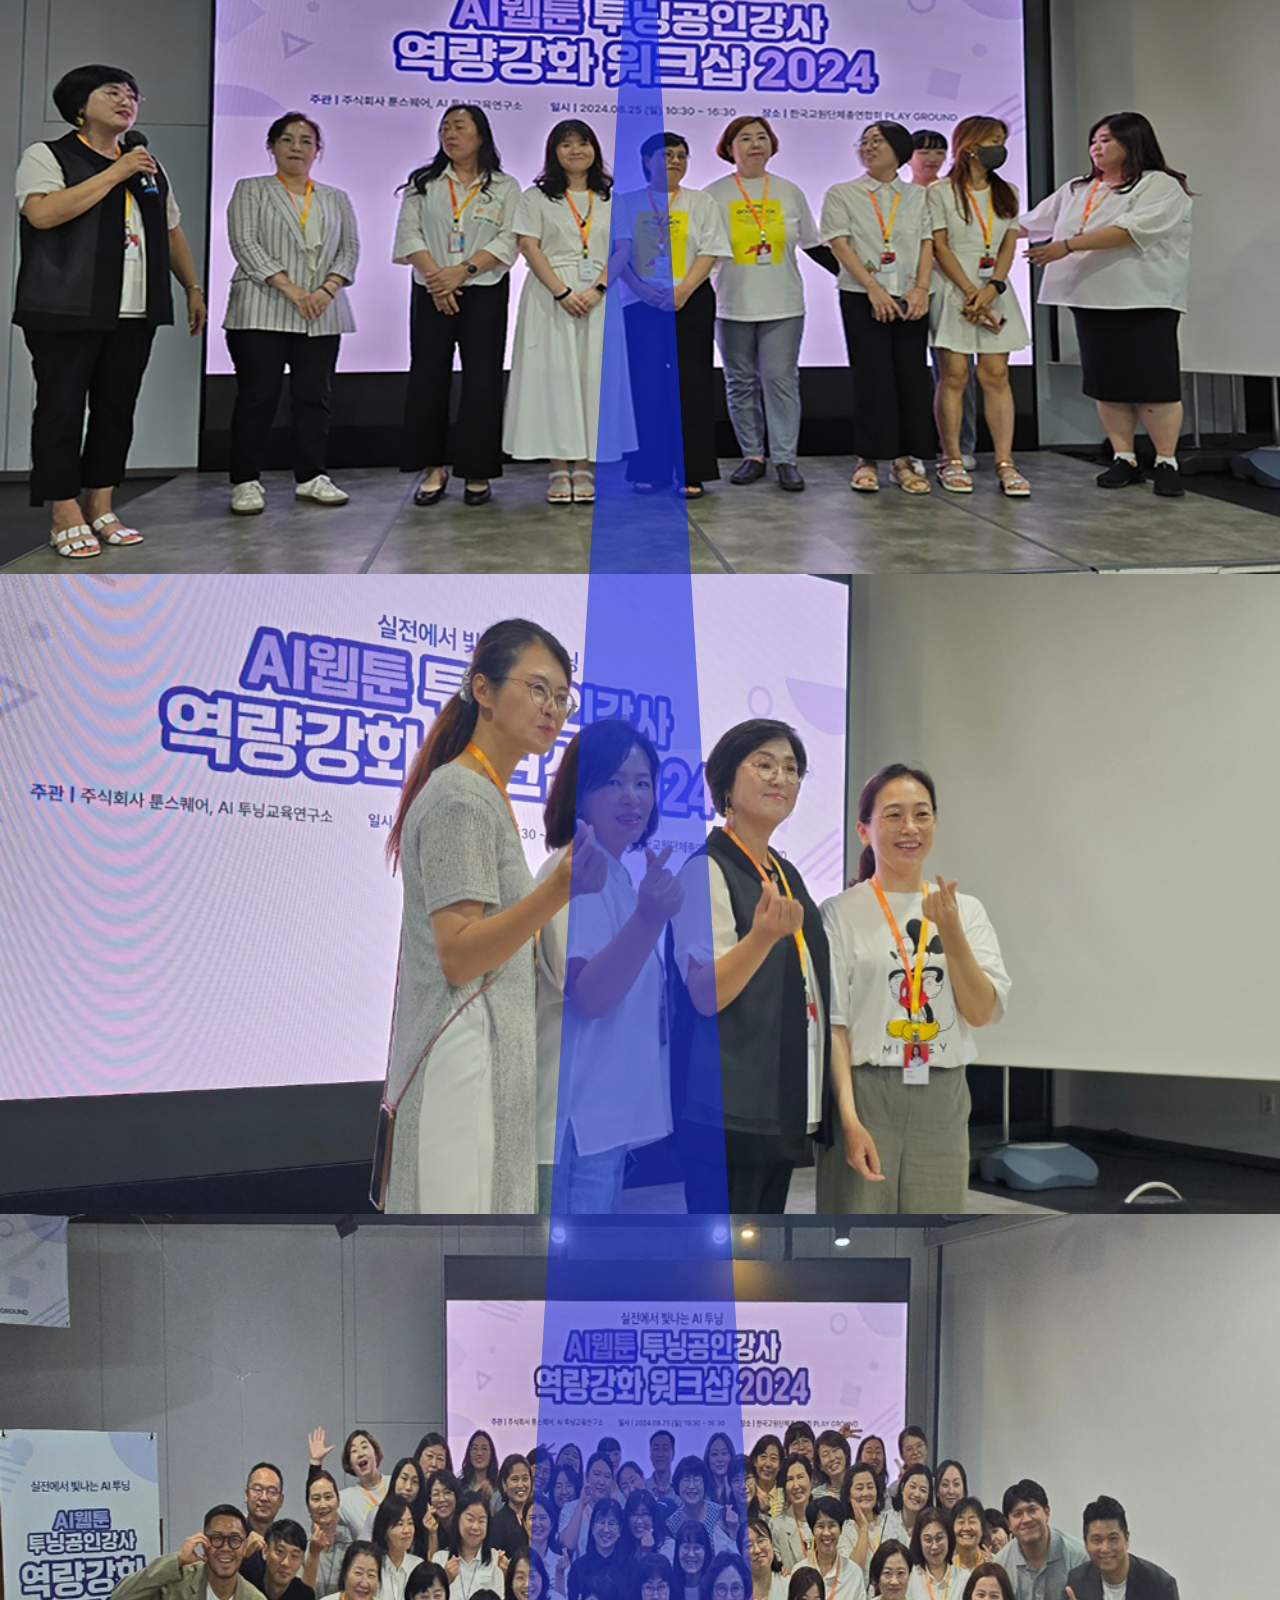
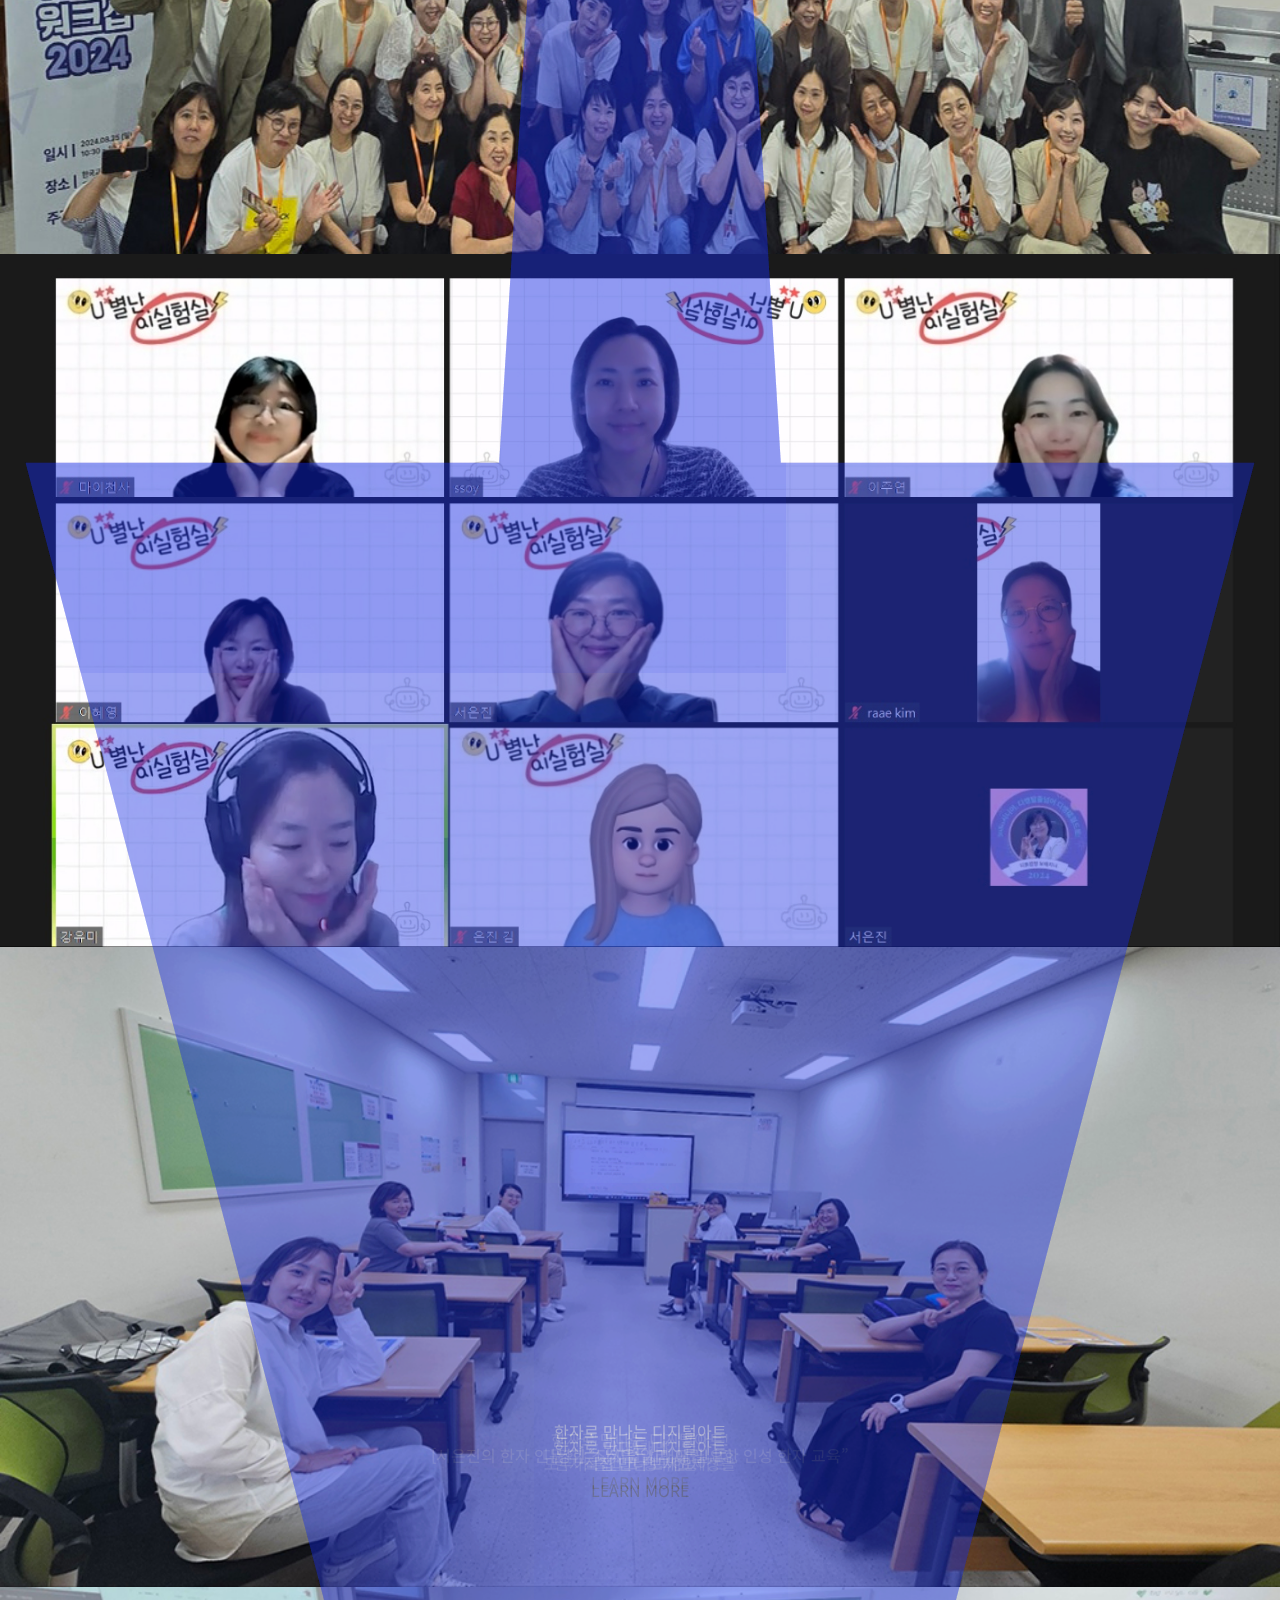
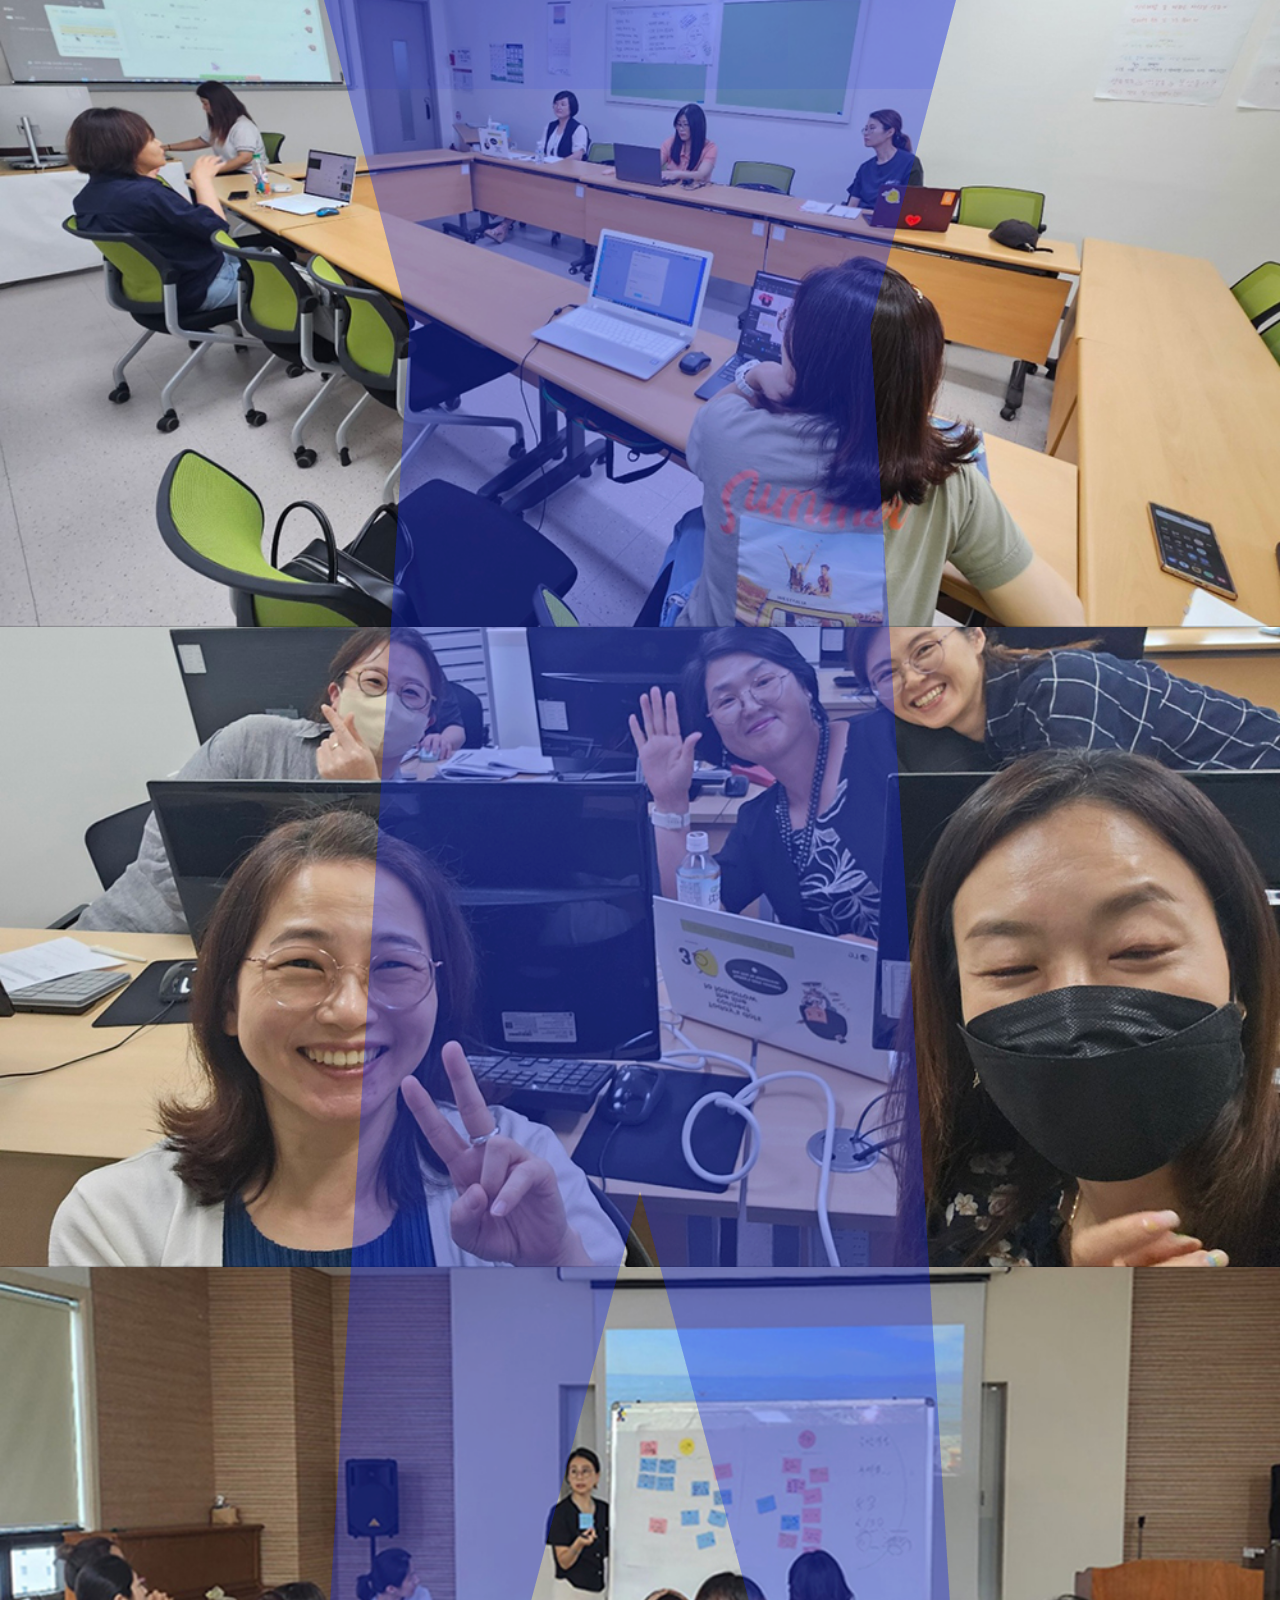
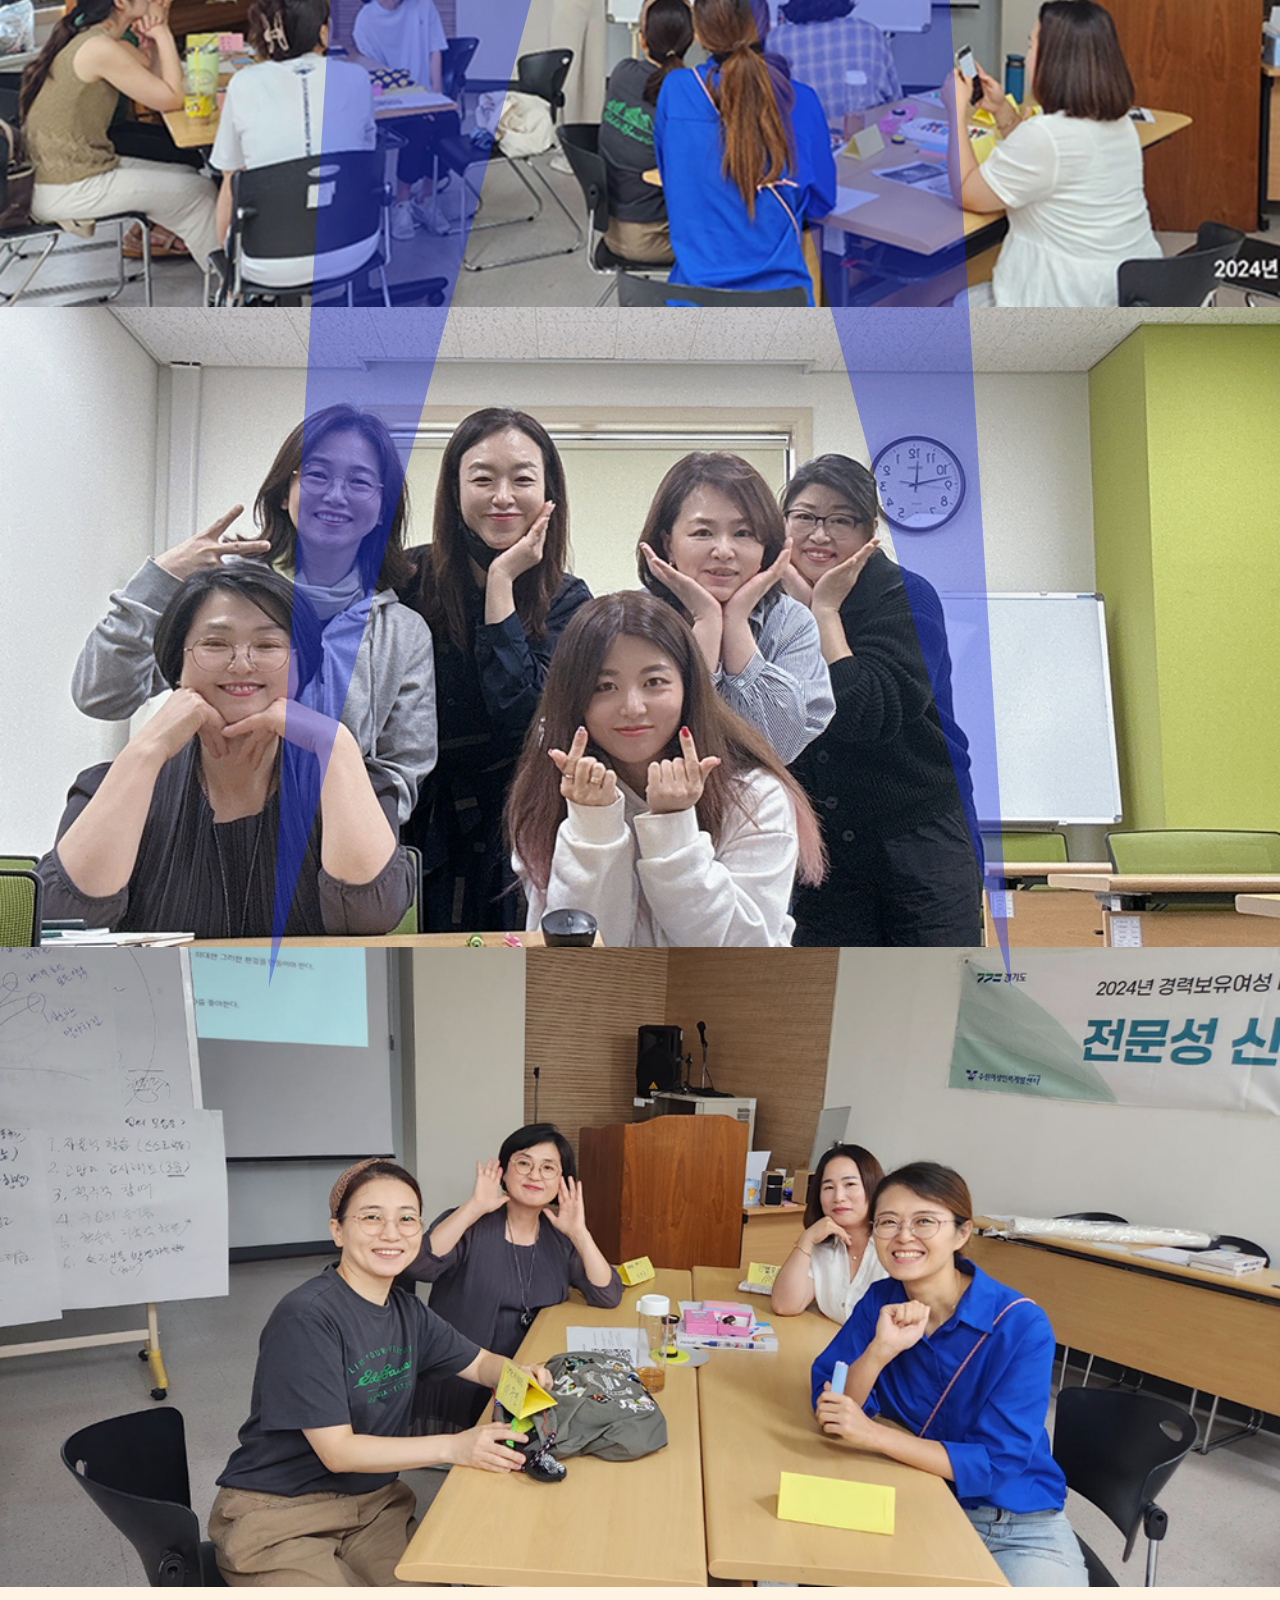
==== commit b9fc5270: "Add files via upload" ====
--- a/index.html
+++ b/index.html
@@ -97,8 +97,7 @@
                         infinite: true,
                         cssEase: 'ease-out',
                         fade:false,
-                        dots: true,
-                        arrows:true
+                        dots: false,
                     }
                     },
                     {
@@ -110,7 +109,7 @@
                         infinite: true,
                         cssEase: 'ease-out',
                         fade:false,
-                        dots: true,
+                        dots: false,
                         arrows:false
                     }
                     }
@@ -120,13 +119,13 @@
             $('.givani').slick({
                 slidesToShow: 3,
                 slidesToScroll: 1,
-                autoplay: false,
+                autoplay: true,
                 autoplaySpeed: 500,
                 dots: false,
-                infinite: false,
+                infinite: true,
                 speed: 500,
                 cssEase: 'ease-out',
-                arrows:true,
+                arrows:false,
                 fade:false,
                 responsive: [
                     {
@@ -134,7 +133,7 @@
                     settings: {
                         slidesToShow: 2,
                         slidesToScroll: 2,
-                        autoplaySpeed: 1000,
+                        autoplaySpeed: 500,
                         autoplay: true,
                         infinite: true,
                         fade:false,
@@ -149,7 +148,7 @@
                         autoplaySpeed: 300,
                         autoplay: true,
                         infinite: true,
-                        arrows:true,
+                        arrows:false,
                         dots: false,
                         fade:true
                     }
@@ -202,7 +201,7 @@
                 infinite: false,
                 speed: 1500,
                 cssEase: 'ease-out',
-                arrows:true,
+                arrows:false,
                 fade:false,
                 responsive: [
                     {
@@ -211,7 +210,8 @@
                         slidesToShow: 2,
                         slidesToScroll: 2,
                         infinite: true,
-                        dots: true
+                        dots: true,
+                        arrows:false
                     }
                     },
                     {
@@ -219,7 +219,7 @@
                     settings: {
                         slidesToShow: 1,
                         slidesToScroll: 1,
-                        arrows:true
+                        arrows:false
                     }
                     }
                    
@@ -710,9 +710,9 @@
                     </a>
                 </li>
                 <li class="list wnewsani-4">
-                    <a href="">
+                    <a href="https://m.blog.naver.com/sej733/222380477608">
                     <span class="hide">artists</span>
-                        <h3>한자로 만나는 디지털 아트</h3>
+                        <h3>"한자로 만나는 디지털 아트는 아이들의 지적 호기심을 자극하는 한자교육이다"</h3>
                         <span class="date">2024.07.18</span>
                         <div class="img">
                             <img src="">   
@@ -809,7 +809,7 @@
                     <a href="">LEARN MORE</a>
                 </li>
                 <li class="proani-8">
-                    <figure><img src="img/i5.jpg" alt=""></figure>
+                    <figure><img src="img/i8.jpg" alt=""></figure>
                     <h3>8</h3>
                     <p>한자로 만나는 디지털아트.</p>
                     <a href="">LEARN MORE</a>
--- a/css/index.css
+++ b/css/index.css
@@ -1,6 +1,6 @@
 body{
   position: relative;
-  /*! background-color: #fff4e4; */
+  background-color: #fff4e4;
 }
 body::before{
   content: "";
@@ -474,7 +474,7 @@
 #product .wrap{
   padding-top: 200px;
 }
-}
+
 #product ul.list li figure{
   width: 100%;
 }
@@ -503,11 +503,15 @@
   text-align: center;
   gap: 11px;
   color: white;
-  opacity: 0.5;
+  opacity: 0.1;
   transition:0.7s;
+  clip-path: polygon(50% 0%, 61% 35%, 98% 35%, 68% 57%, 79% 91%, 50% 70%, 21% 91%, 32% 57%, 2% 35%, 39% 35%);
+}
+#product ul.list li figure:hover{
 }
 #product ul.list li:hover .wrapText{
-   opacity: 0.5;
+   opacity: 0.7;
+   transform: scale(1.2)
 }
 #product ul.list li .wrapText>*{
 
@@ -520,7 +524,7 @@
   
 } 
 #product {
-
+background-color: #fff4e4;
 }
 #product .wrap {
 max-width: 100%;
@@ -564,27 +568,10 @@
     background-size: contain;
 }
 
-#product .btn_pause.on{ //붙여쓰기
-    background: url('../img/play.svg') no-repeat center;
-    width: 30px; 
-    height: 30px;
-    text-indent: -9999px;
-    border:none;
-    cursor: pointer;
-    outline: none;
-   background-size: contain;
-}
 #product button{
   position: static;
   transform: translate(0,0);
 }
-#product .wrap img {
-  transform: scale(1.1);
-  height: 500px;
-  width: 100%;
-  margin-bottom: 0;
-}
-
 #product .wrap .slick-dots{
   bottom: -140px;
   display: flex;
@@ -623,8 +610,7 @@
 #product .wrap .slick-dots li.slick-active button::before{
 
 }
-#product  .wbutton{
-  
+#product  .wbutton{  
   position: absolute;
   z-index: 1;
   width: 100px;
@@ -859,7 +845,7 @@
 section#business div.wrap div ul.givani li a h4 {
   grid-column: 2;
   grid-row: 2; 
-  padding-top: 20px;
+  padding-top: 100px;
 }
 
 /* 포트폴리오 */
@@ -1141,7 +1127,7 @@
   background-image: url(../img/3.png);
 }
 #process div.wrap .wnewsani li.wnewsani-4 div.img{
-   background-image: url(../img/4.jpg);
+   background-image: url(../img/4.png);
 }
 #process div.wrap .wnewsani li.wnewsani-5 div.img{
    background-image: url(../img/1.png);
@@ -1310,7 +1296,8 @@
   margin-right: 5px;
   box-sizing: border-box;
   background-color: #fff; 
-  border-radius:8px;  
+  border-radius:8px; 
+  padding: 5px;
 }
 #contact ul.src li a::before{
   content: "";
@@ -1435,6 +1422,8 @@
 footer {
   background-color: #333;
   color: #D1D1D1;
+  overflow: hidden;
+  width:100vw;
 }
 footer a{
   color:#fff;
--- a/css/responsive.css
+++ b/css/responsive.css
@@ -100,7 +100,6 @@
 
   /* 컨텐츠   */
   #product div.wrap{
-    padding-bottom: 100px;
   }
   #product ul.list li figure img{
     vertical-align: top;
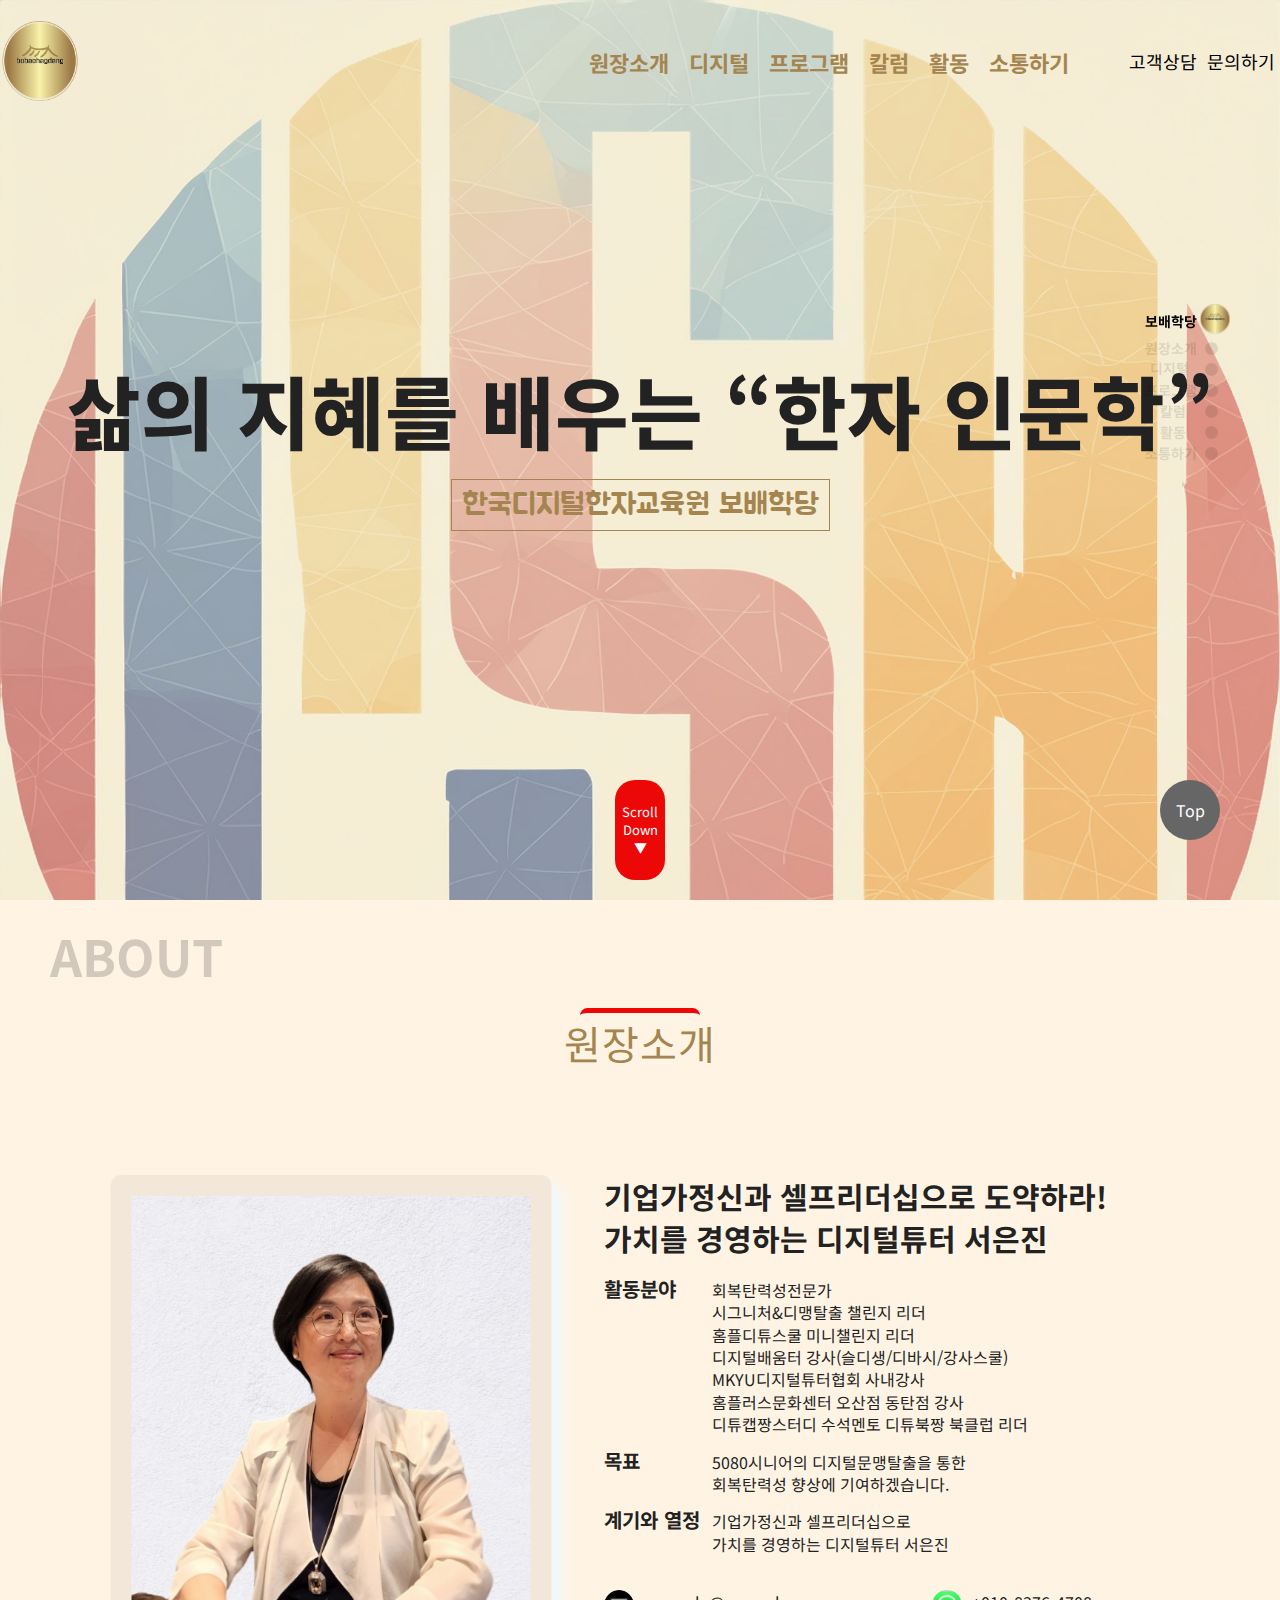
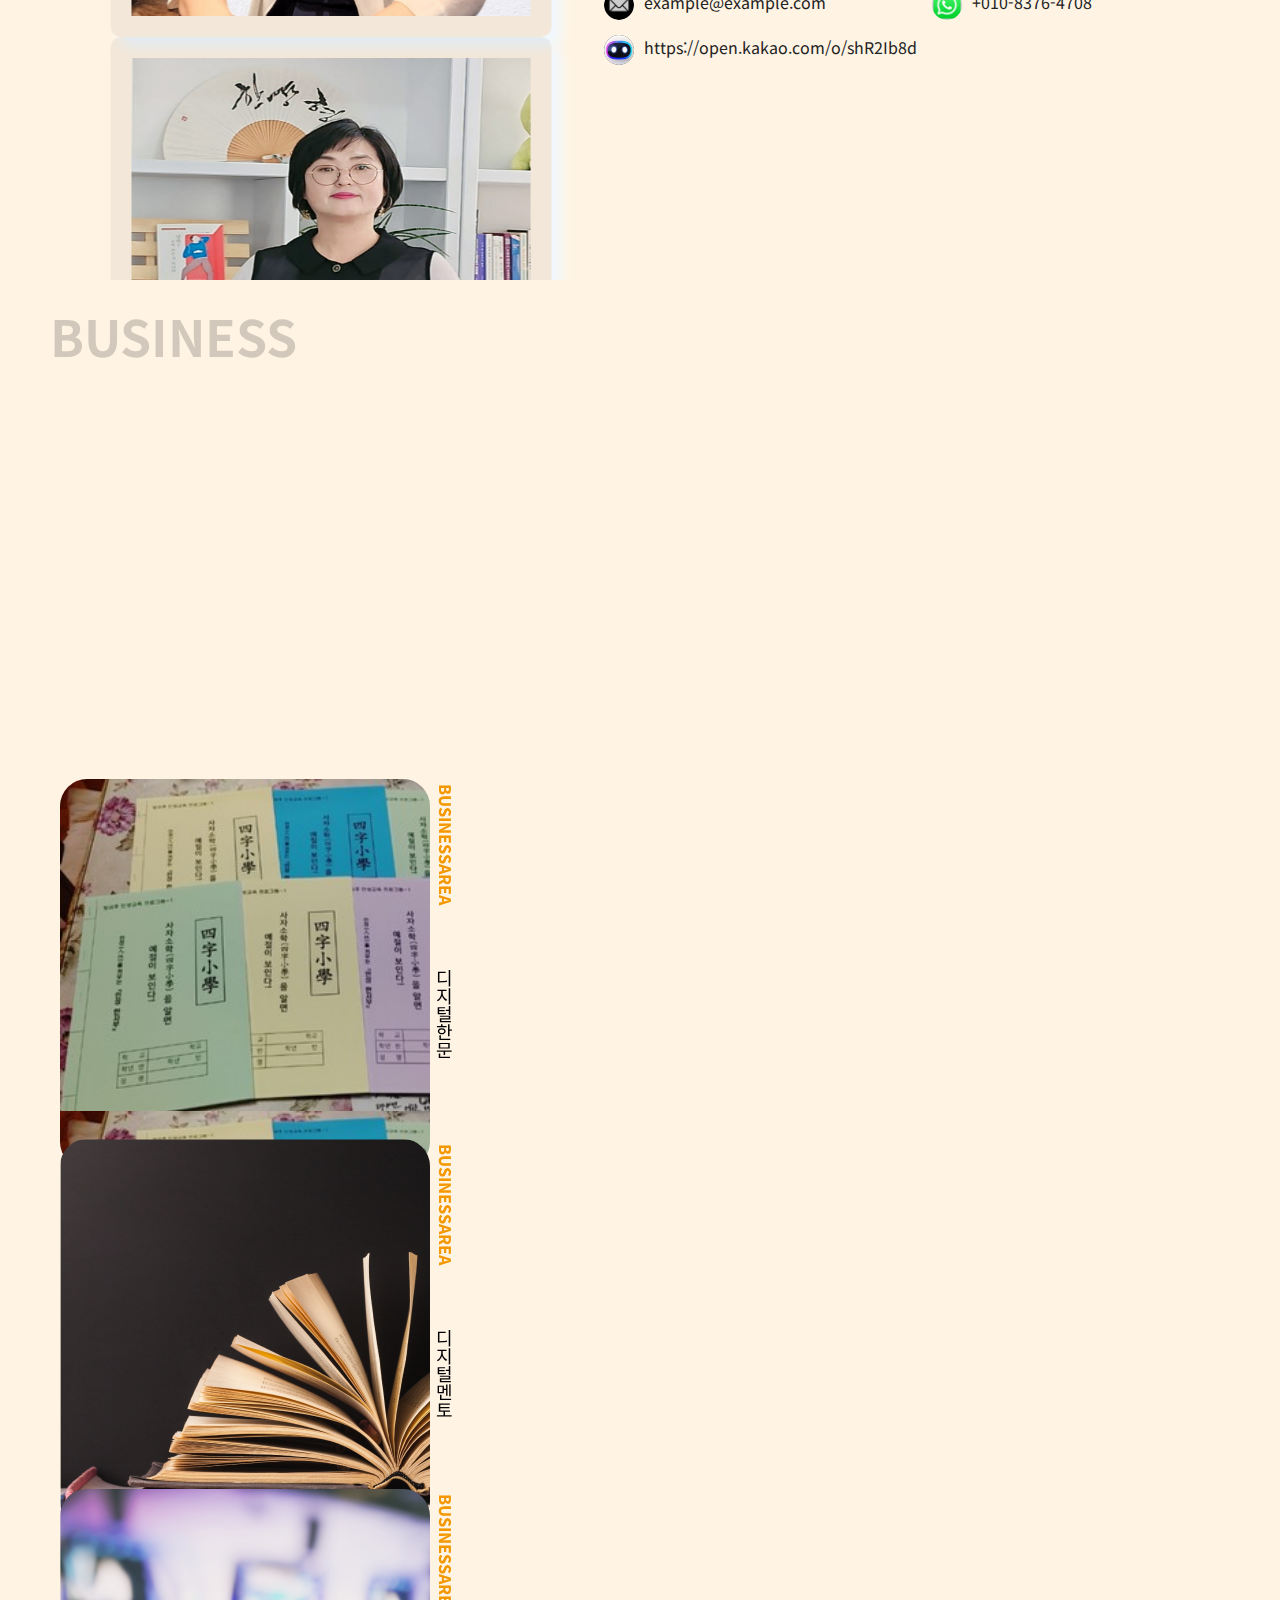
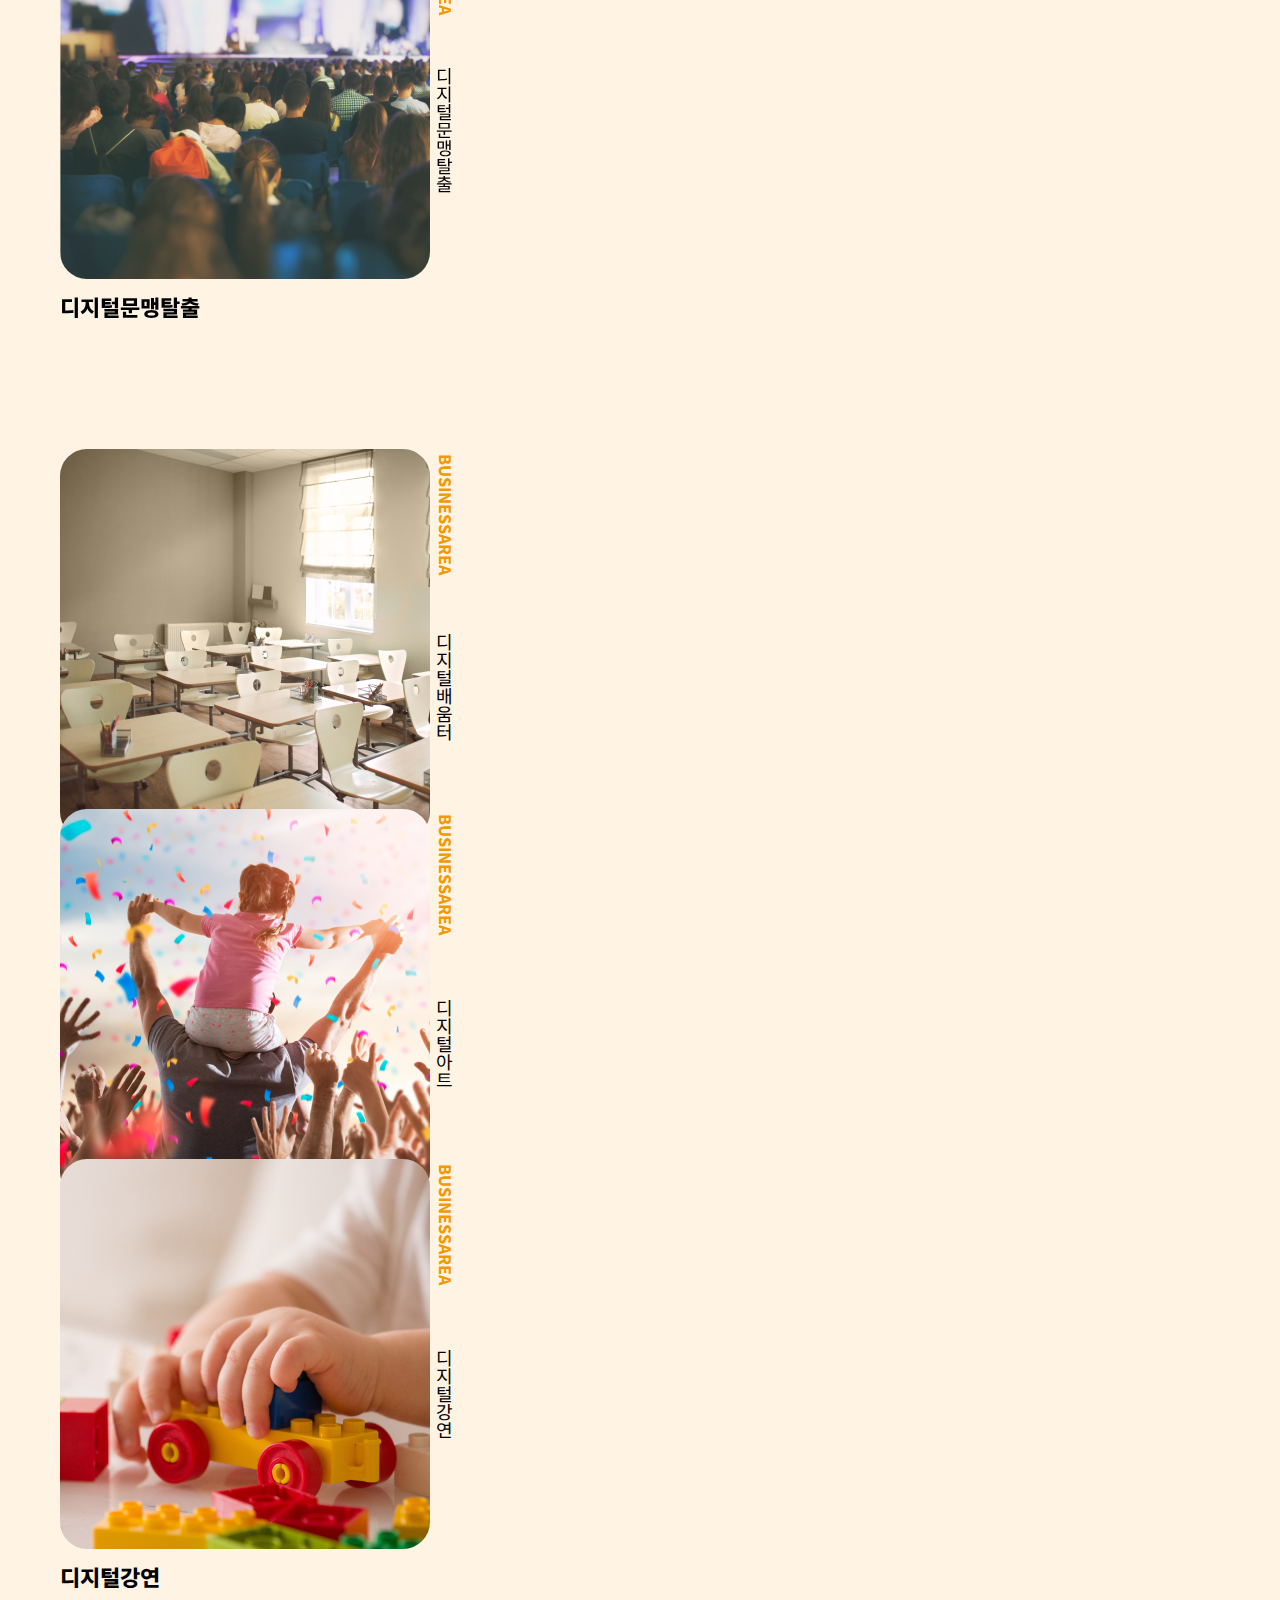
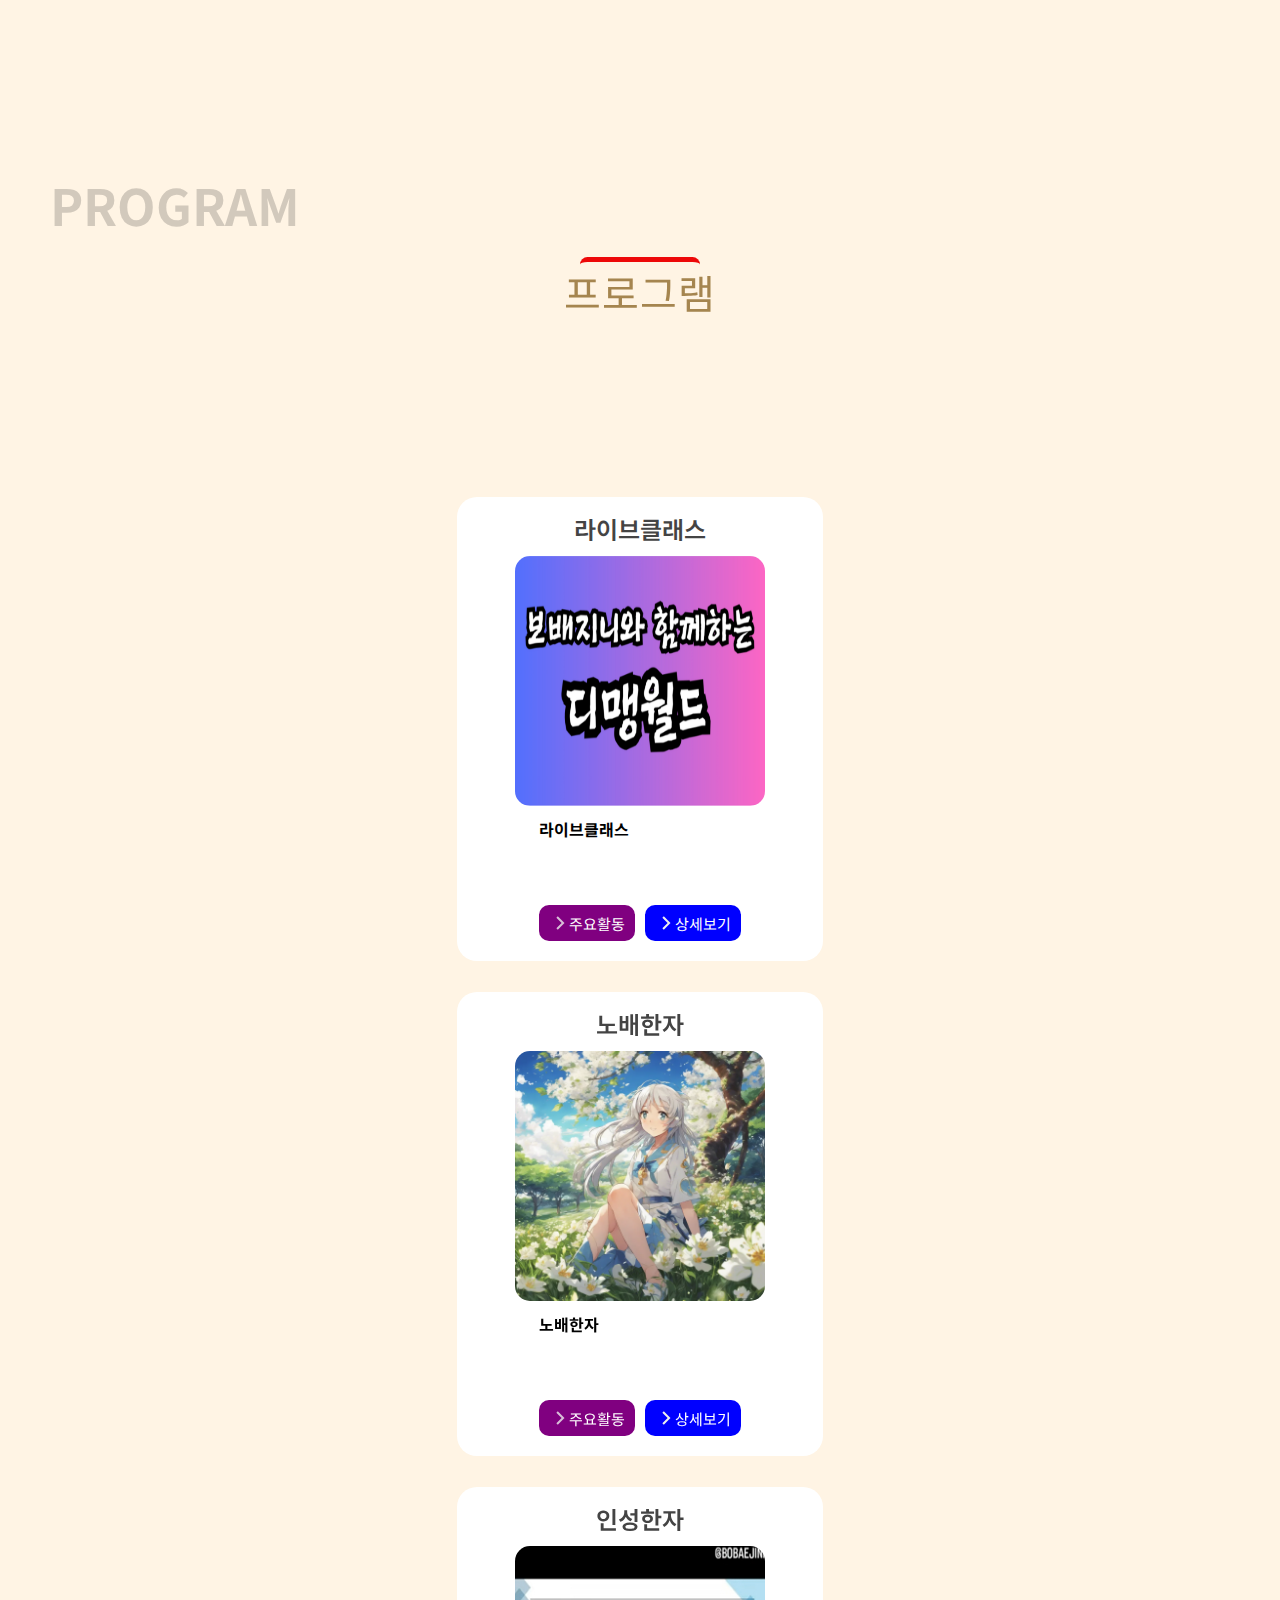
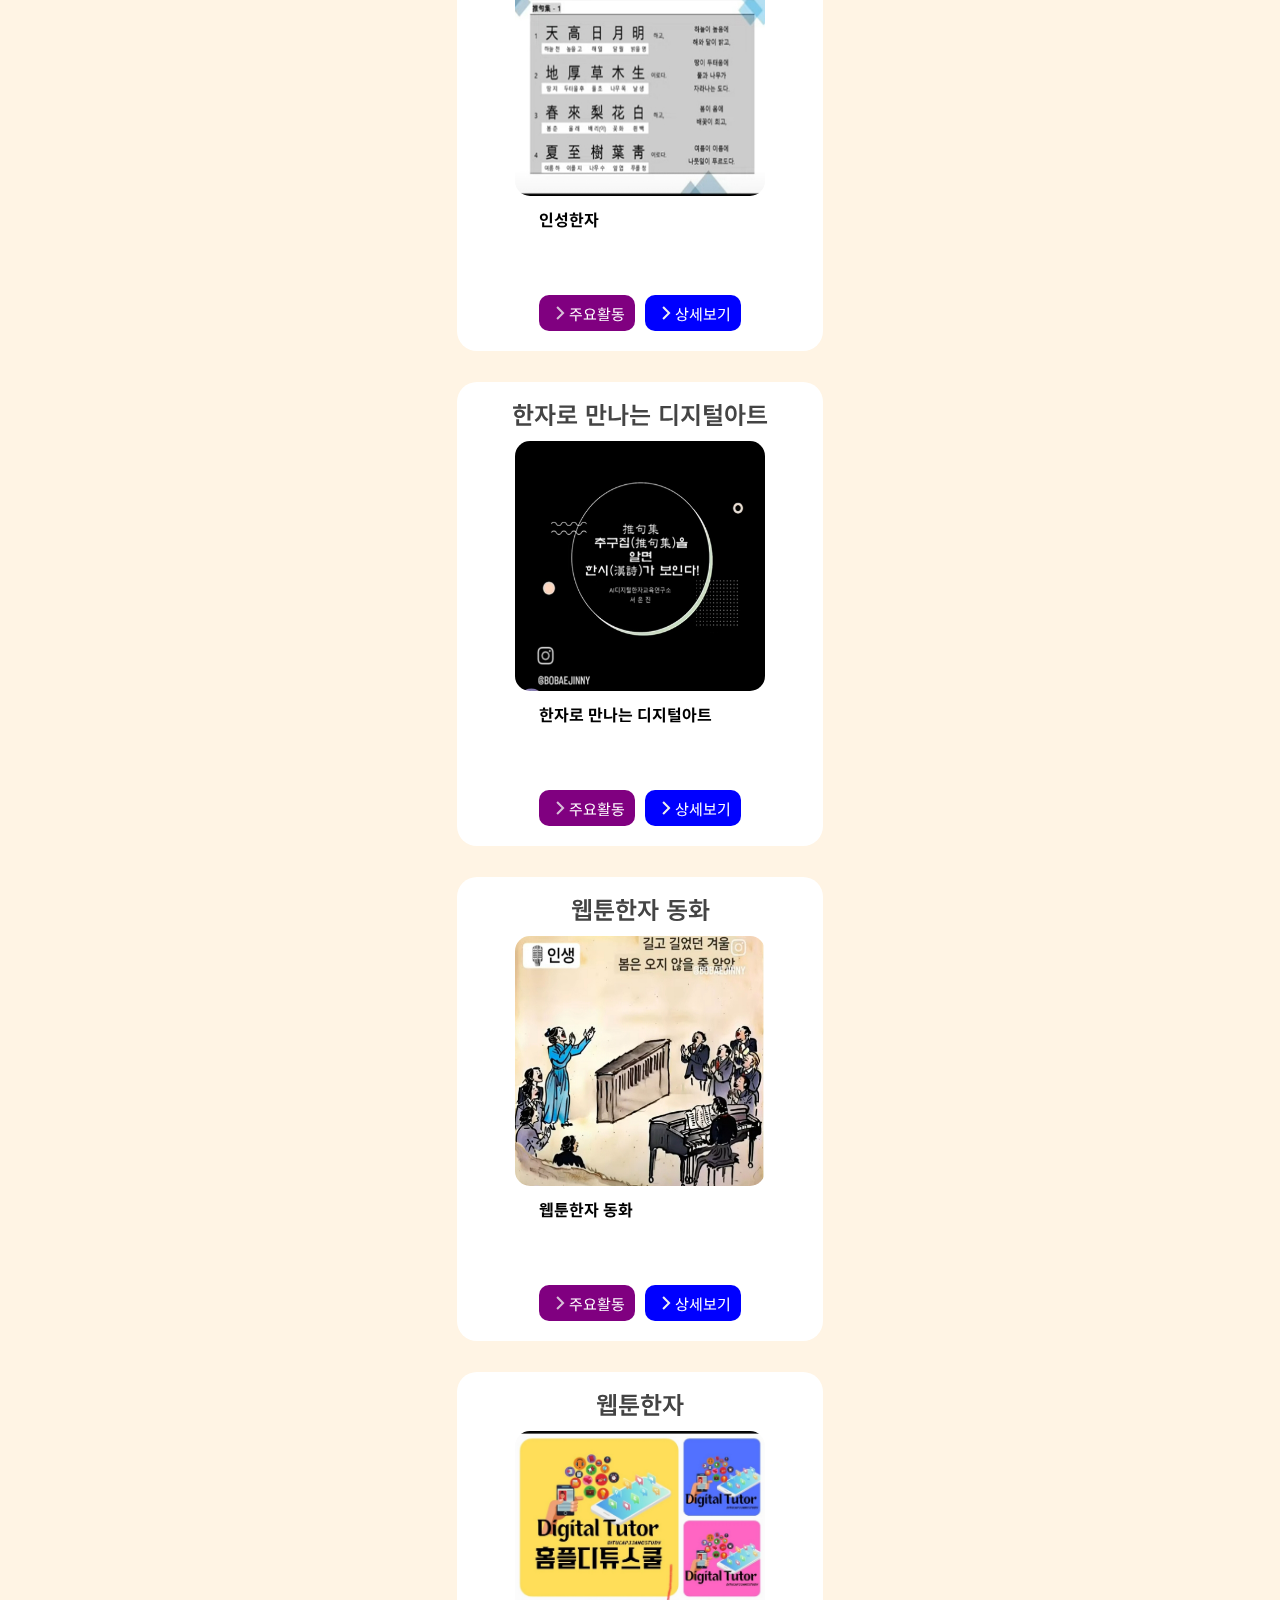
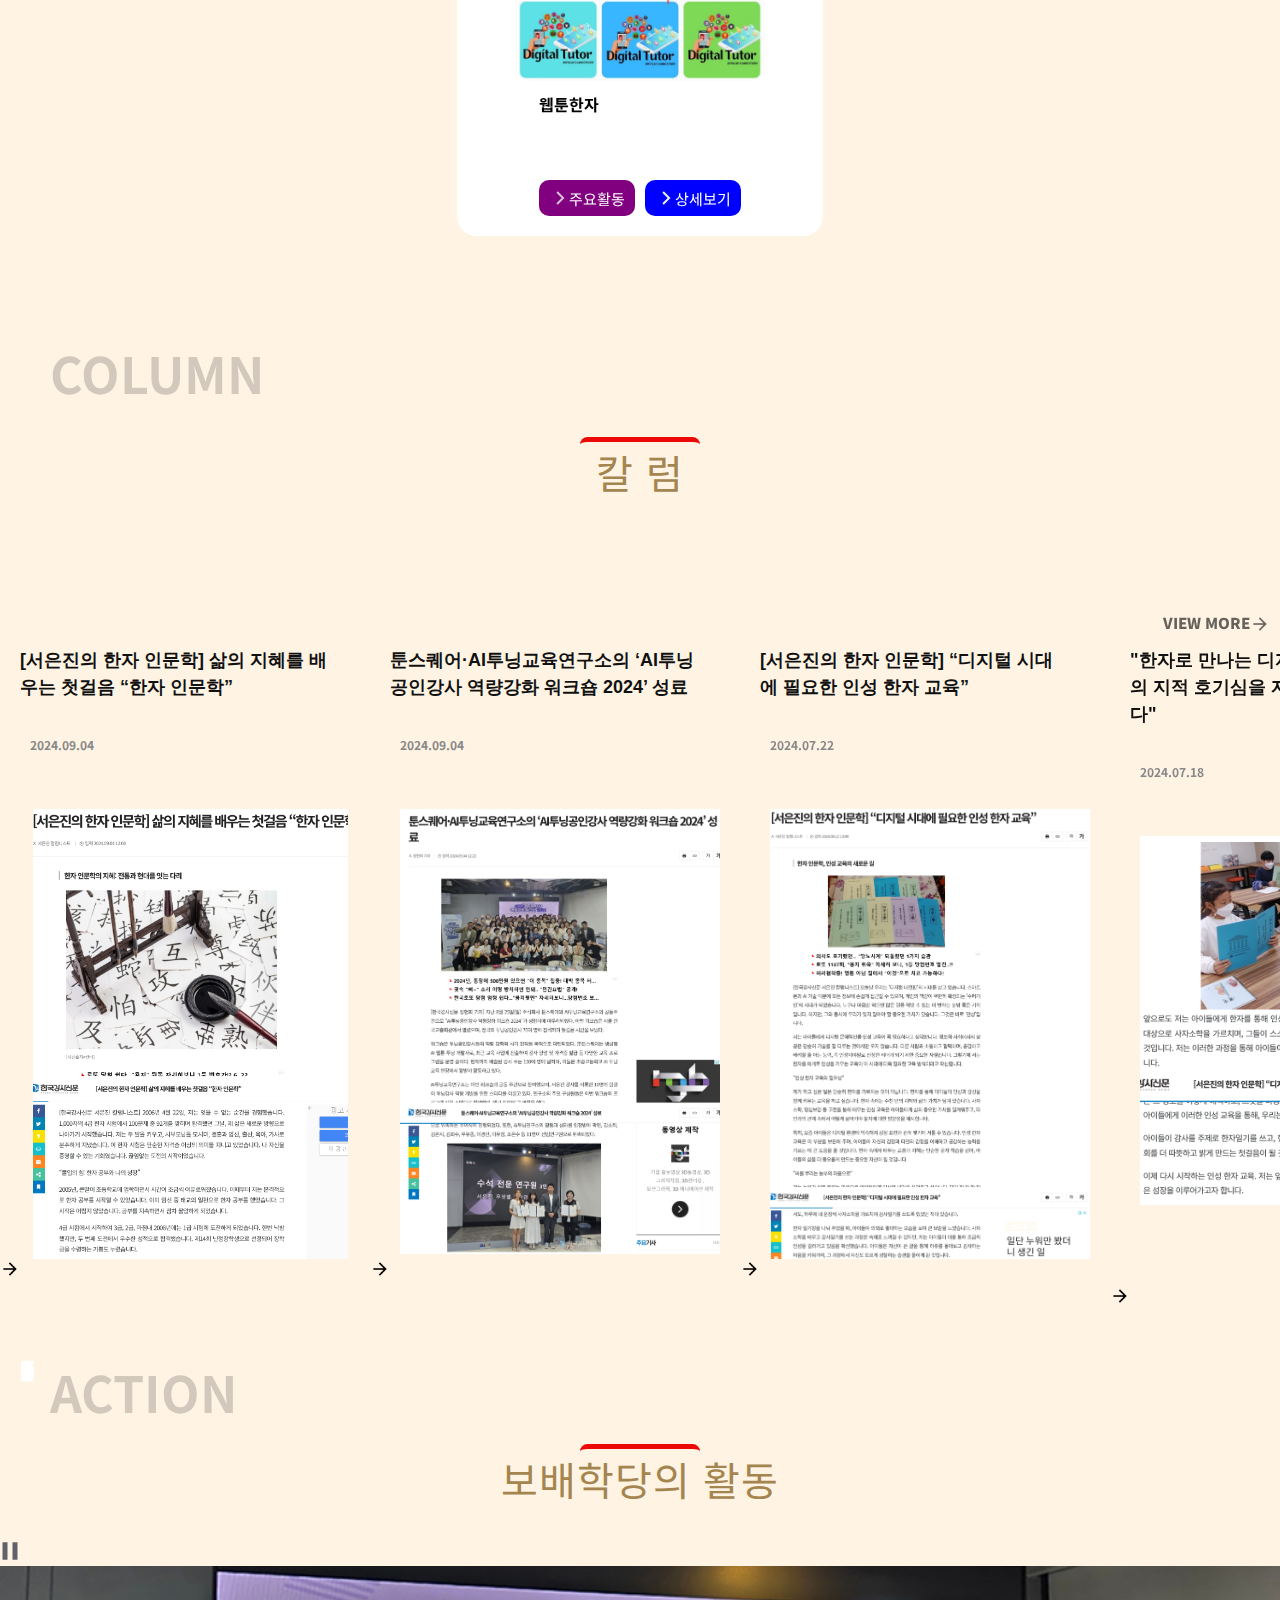
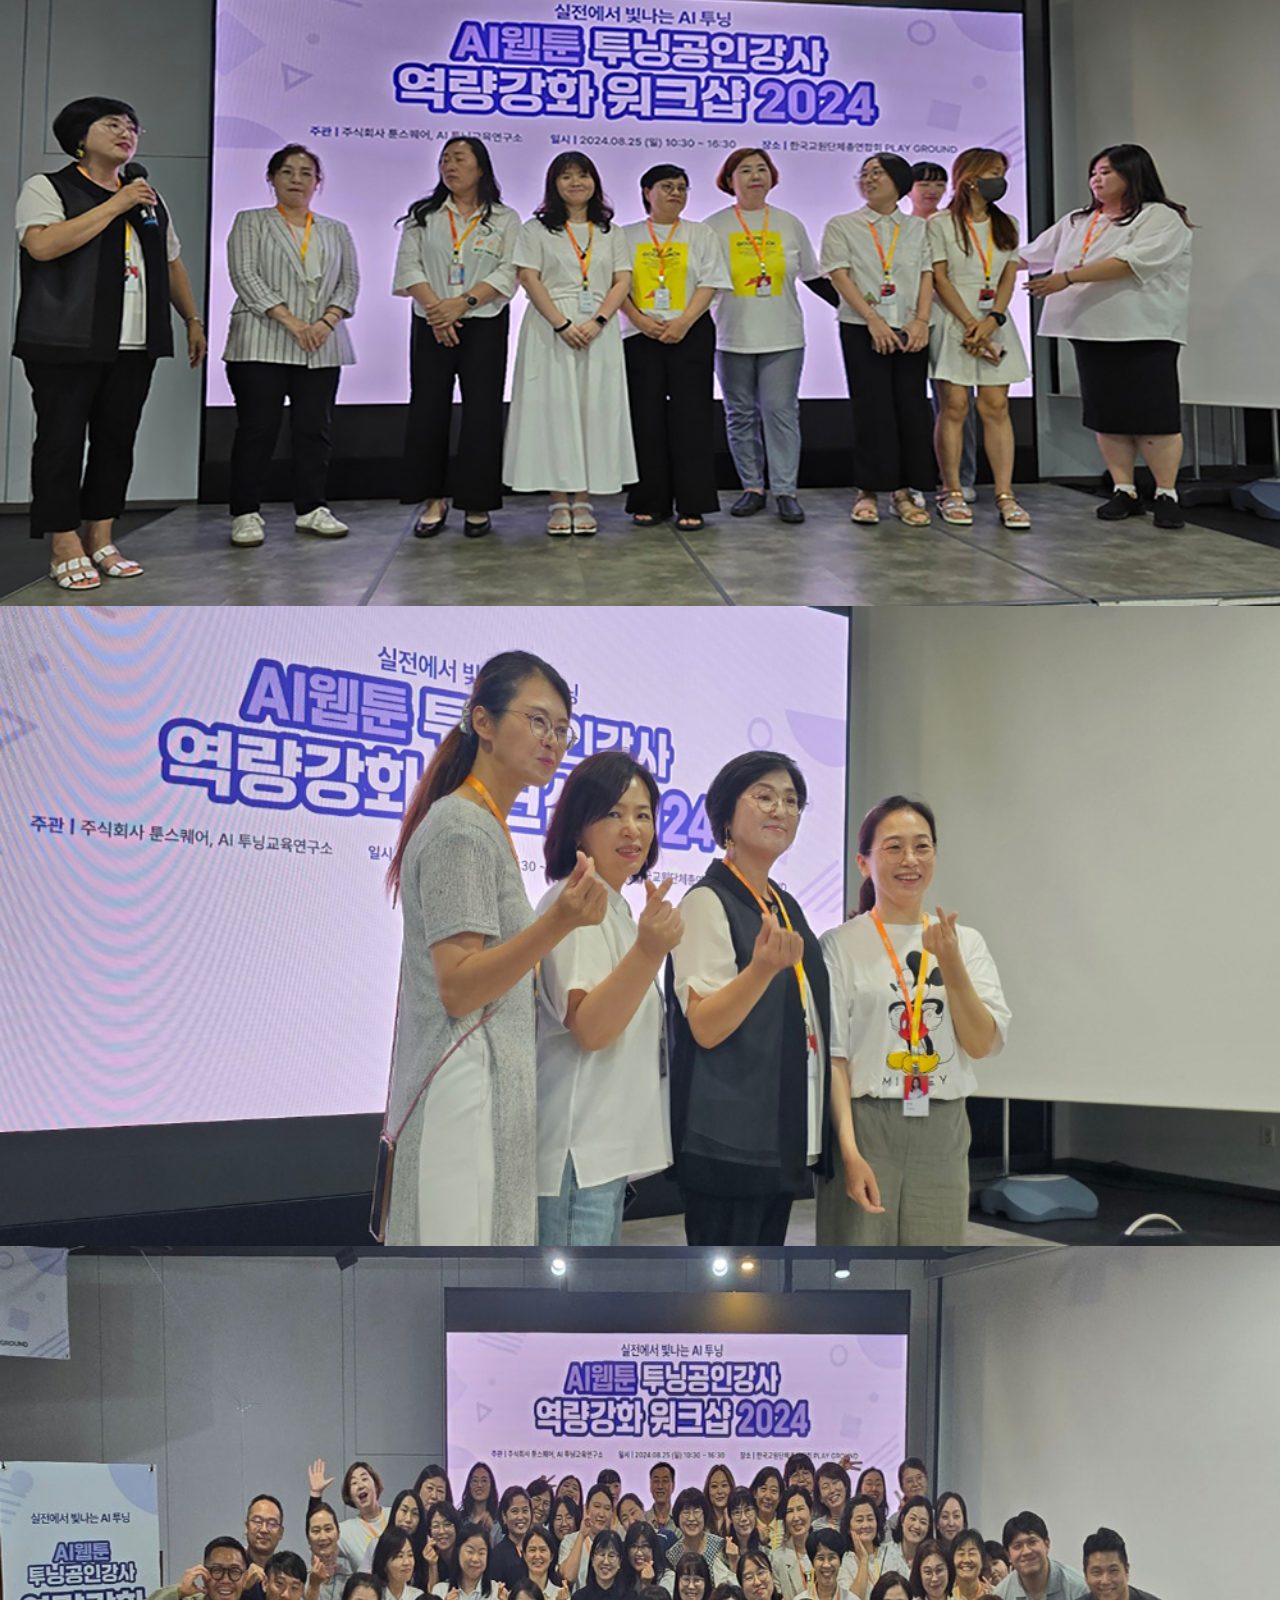
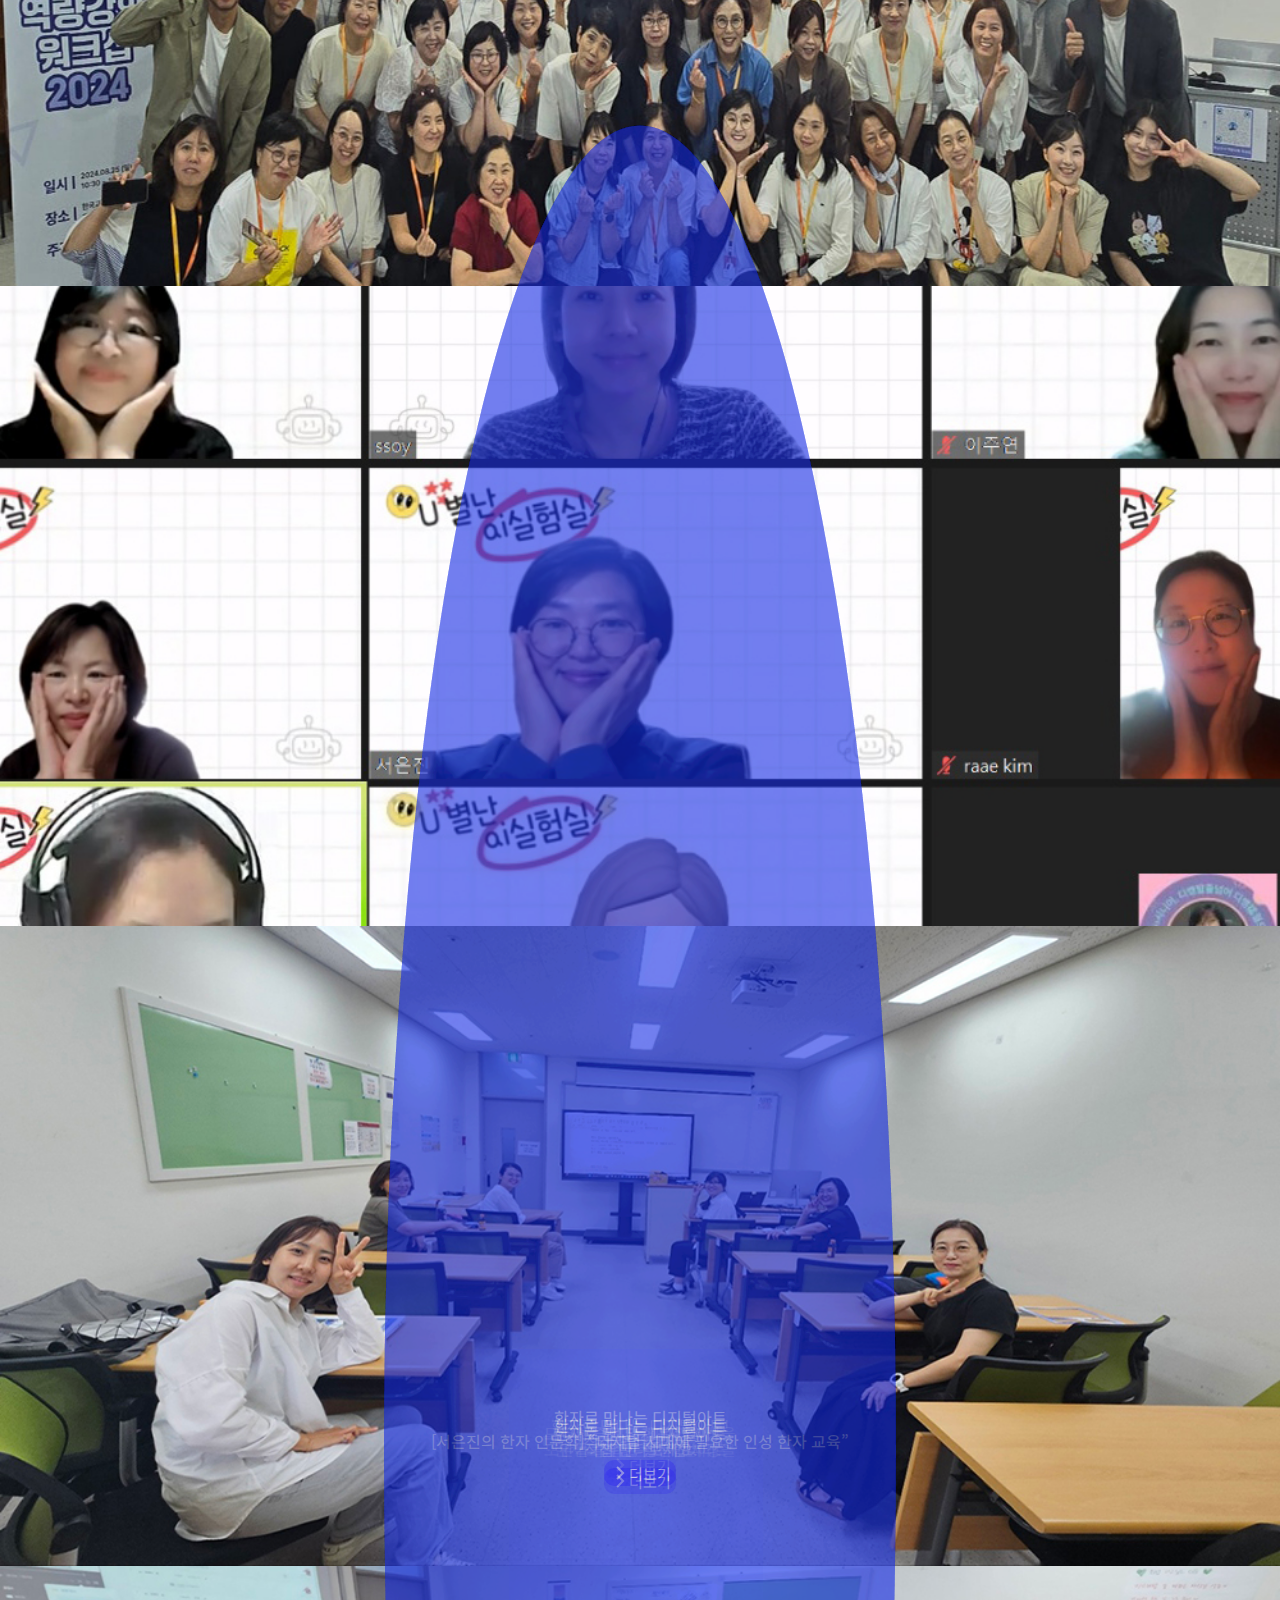
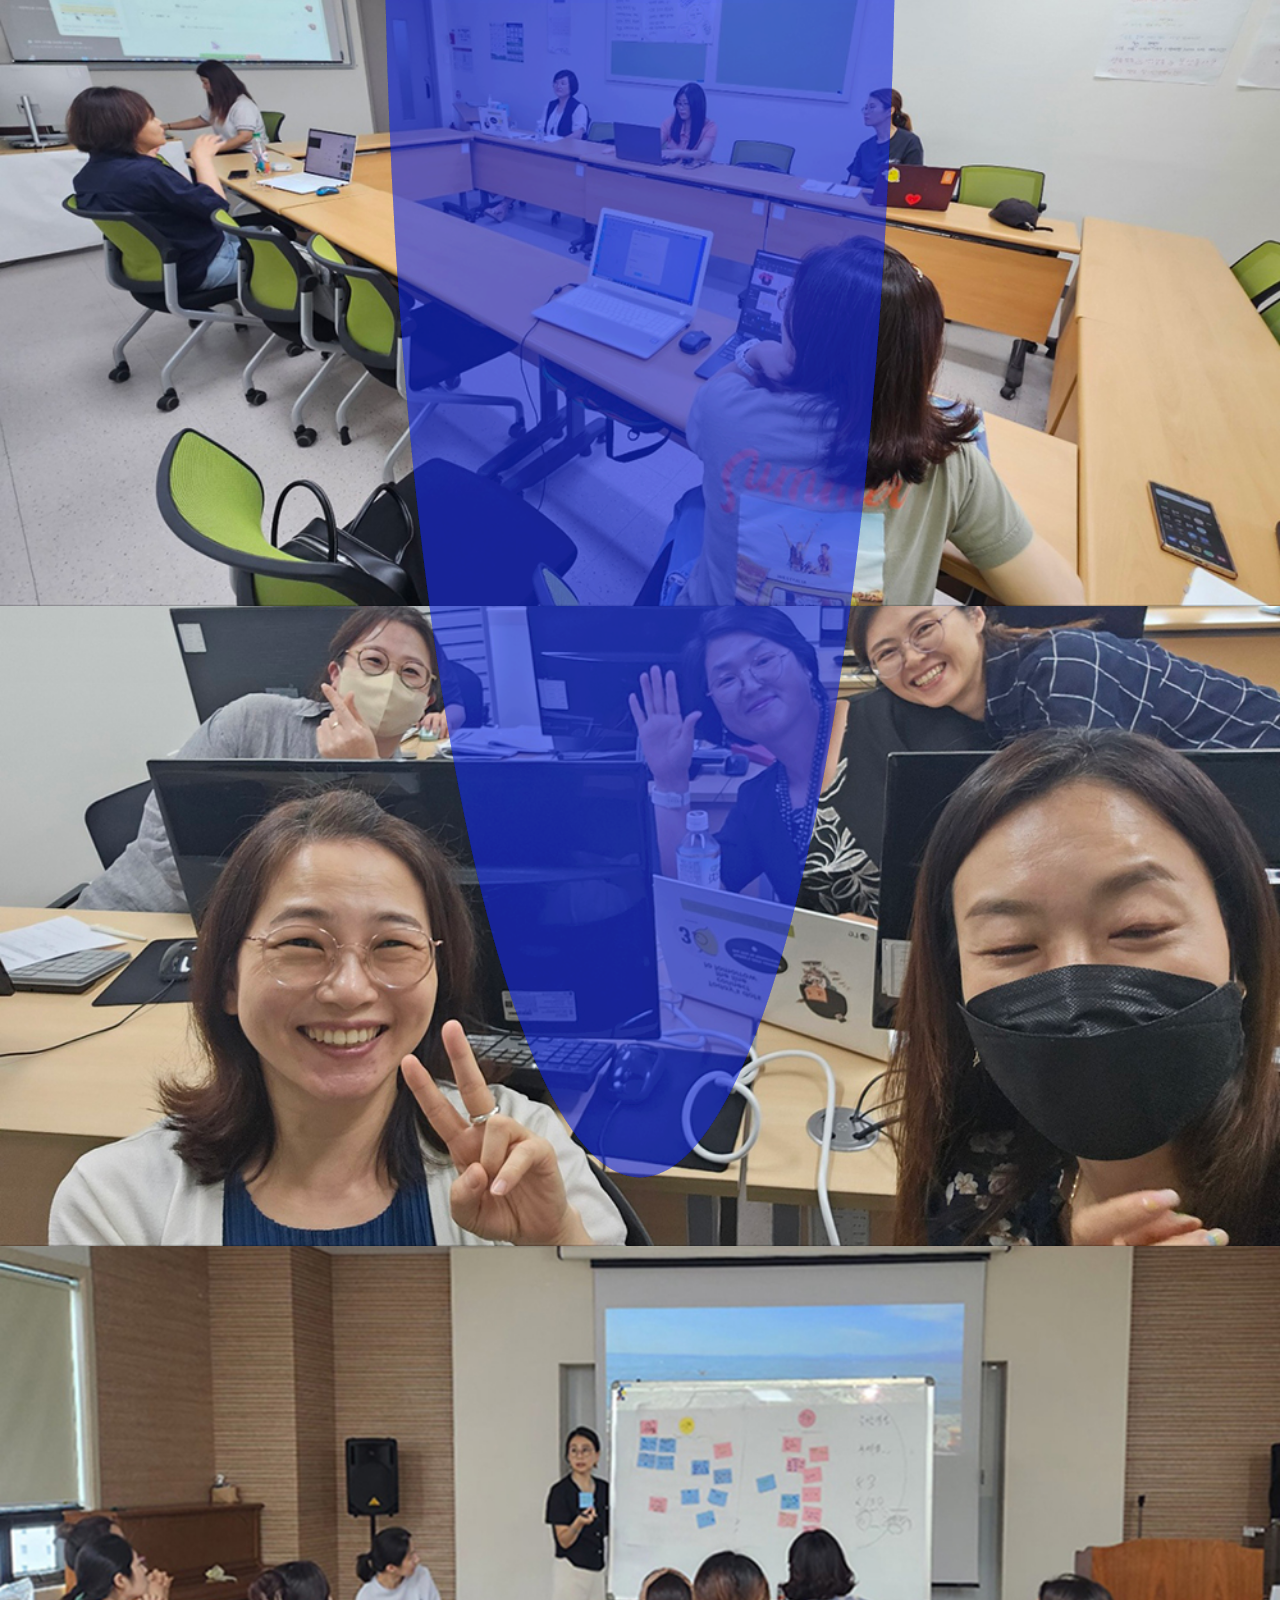
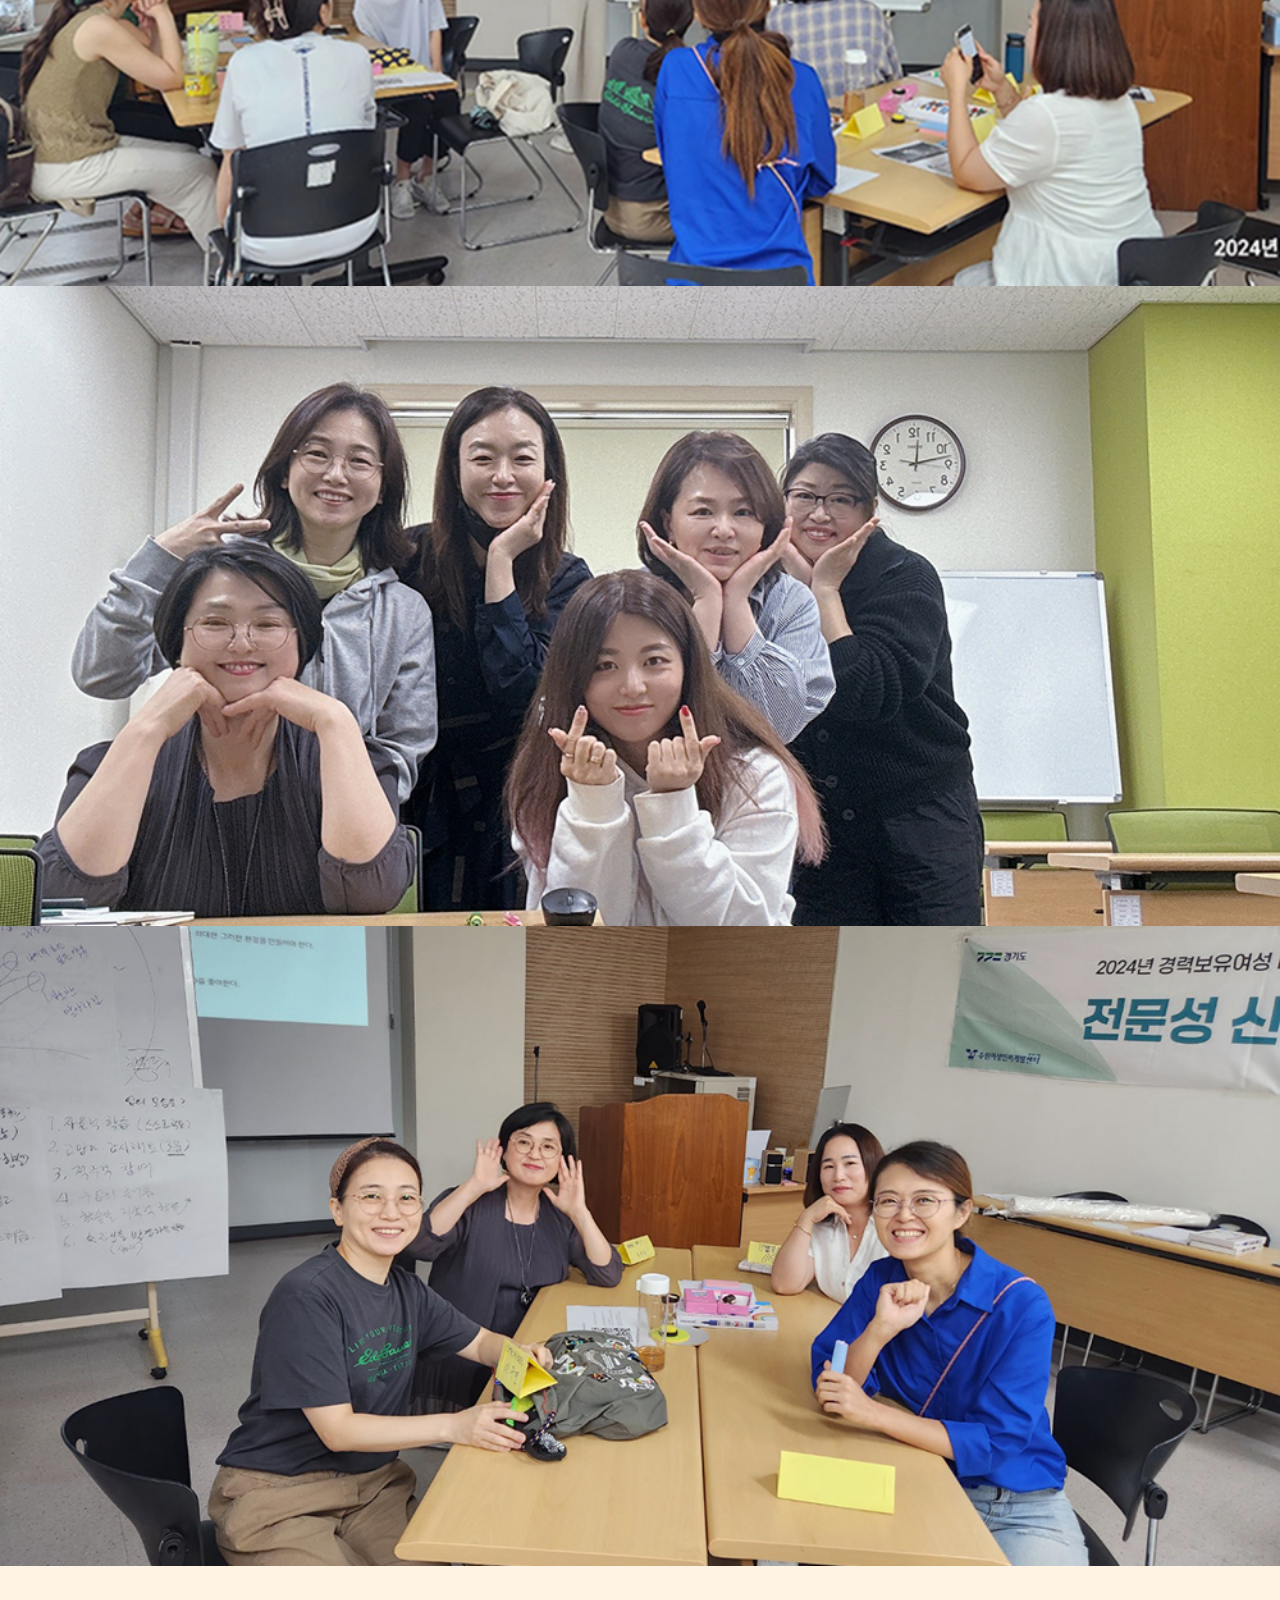
==== commit 0a48b3ba: "Add files via upload" ====
--- a/index.html
+++ b/index.html
@@ -166,10 +166,10 @@
                 autoplay: true,
                 autoplaySpeed: 500,
                 dots: true,
-                infinite: false,
+                infinite: true,
                 speed: 500,
                 cssEase: 'ease-out',
-                arrows:false,
+                arrows:true,
                 fade:true,
                 dotsClass:'slick-dots', // 사용자 css class ( 버튼들의 부모 엘리먼트 클래스를 가르킨다 )
                 customPaging: function(slide, i) {
@@ -391,11 +391,11 @@
                 <h1><a href="" class="block">보배학당</a></h1>
                 <ul class="gnb flex">
                     <li><a href="" class="block h5">홈</a></li>
-                    <li><a href="" class="block h5">원장소개</a></li>
-                    <li><a href="" class="block h5">활동</a></li>
+                    <li><a href="" class="block h5">원장소개</a></li>                    
                     <li><a href="" class="block h5">디지털</a></li>
                     <li><a href="" class="block h5">프로그램</a></li>
                     <li><a href="" class="block h5">칼럼</a></li>
+                    <li><a href="" class="block h5">활동</a></li>
                     <li><a href="" class="block h5">소통하기</a></li>
                 </ul>
                 <ul class="enb flex">
@@ -411,9 +411,6 @@
                 <a class="borderB" href="">HOME</a>
             </li>
             <li class="">
-                <a href="" class="">ABOUT</a>
-            </li>
-            <li class="">
                 <a href="" class="">ACTION</a>
             </li>
             <li class="">
@@ -424,6 +421,9 @@
             </li>
             <li class="">
                 <a href="" class="">PROCESS</a>
+            </li>
+            <li class="">
+                <a href="" class="">ABOUT</a>
             </li>
             <li class="">
                 <a href="" class="">CONTACT</a>
@@ -765,36 +765,39 @@
     <section id="product">
         <div class="wrap paddingB100">
             <h2 class="h2 borderT">보배학당의 활동</h2>
+            <button type="button" class="btn_pause">
+                play
+            </button>
             <ul class="list proani">
                 <li class="proani-1">
                     <figure><img src="img/i1.jpg" alt=""></figure>
                     <h3>1</h3>
                     <p>한자로 만나는 디지털아트<br>한자로 만나는 디지털아트<br>한자로 만나는 디지털아트</p>
-                    <a href="">LEARN MORE</a>
+                    <a href="">더보기</a>
                 </li>
                 <li class="proani-2">
                     <figure><img src="img/i2.jpg" alt=""></figure>
                     <h3>2</h3>
                     <p>한자로 만나는 디지털아트<br>시대개막<br>모두가 즐겁고 행복한 세상을</p>
-                    <a href="">LEARN MORE</a>
+                    <a href="">더보기</a>
                 </li>
                 <li class="proani-3">
                     <figure><img src="img/i3.jpg" alt=""></figure>
                     <h3>3</h3>
                     <p>한자로 만나는 디지털아트<br>다양한 소식을 알려 드립니다.</p>
-                    <a href="">LEARN MORE</a>
+                    <a href="">더보기</a>
                 </li>
                 <li class="proani-4">
-                    <figure><img src="img/4.jpg" alt=""></figure>
+                    <figure><img src="img/i4.jpg" alt=""></figure>
                     <h3>4</h3>
                     <p>한자로 만나는 디지털아트<br>[서은진의 한자 인문학] “디지털 시대에 필요한 인성 한자 교육”</p>
-                    <a href="">LEARN MORE</a>
+                    <a href="">더보기</a>
                 </li>
                 <li class="proani-5">
                     <figure><img src="img/i5.jpg" alt=""></figure>
                     <h3>5</h3>
                     <p>한자로 만나는 디지털아트<br>모두가 즐겁고 행복한 세상을<br>만들기 위한 실천입니다.</p>
-                    <a href="">LEARN MORE</a>
+                    <a href="">더보기</a>
                 </li>
                 <li class="proani-6">
                     <figure><img src="img/i6.jpg" alt=""></figure>
@@ -806,26 +809,26 @@
                     <figure><img src="img/i7.jpg" alt=""></figure>
                     <h3>7</h3>
                     <p>한자로 만나는 디지털아트!<br>[서은진의 한자 인문학] “디지털 시대에 필요한 인성 한자 교육”</p>
-                    <a href="">LEARN MORE</a>
+                    <a href="">더보기</a>
                 </li>
                 <li class="proani-8">
                     <figure><img src="img/i8.jpg" alt=""></figure>
                     <h3>8</h3>
                     <p>한자로 만나는 디지털아트.</p>
-                    <a href="">LEARN MORE</a>
+                    <a href="">더보기</a>
                 </li>
                 <li class="proani-9">
                     <figure><img src="img/i9.jpg" alt=""></figure>
                     <h3>9</h3>
                     <p>한자로 만나는 디지털아트<br>직접 만나보세요.</p>
-                    <a href="">LEARN MORE</a>
+                    <a href="">더보기</a>
                 </li>
                 <li class="proani-10">
                     <figure><img src="img/i10.jpg" alt=""></figure>
                     <h3>9</h3>
                     <p>한자로 만나는 디지털아트<br>한자로 만나는 디지털아트<br>직접 만나보세요.</p>
-                    <a href="">LEARN MORE</a>
-                </li>
+                    <a href="">더보기</a>
+                </li>                
             </ul>
         </div>
     </section>
--- a/css/index.css
+++ b/css/index.css
@@ -134,34 +134,34 @@
 }
 
 aside ul li:nth-child(3) a::before{  
-  content: "활동";  
+  content: "디지털";  
+  position: absolute;
+  font-size: 14px;
+  left: -55px;
+  top: 57px;
+  display: block;
+  font-weight: bold;
+}
+aside ul li:nth-child(4) a::before{  
+  content: "프로그램";  
+  position: absolute;
+  font-size: 14px;
+  left: -60px;
+  top: 79px;
+  display: block;
+  font-weight: bold;
+}
+aside ul li:nth-child(5) a::before{  
+  content: "칼럼";  
   position: absolute;
   font-size: 14px;
   left: -45px;
-  top: 57px;
+  top: 100px;
   display: block;
   font-weight: bold;
 }
-aside ul li:nth-child(4) a::before{  
-  content: "디지털";  
-  position: absolute;
-  font-size: 14px;
-  left: -55px;
-  top: 79px;
-  display: block;
-  font-weight: bold;
-}
-aside ul li:nth-child(5) a::before{  
-  content: "프로그램";  
-  position: absolute;
-  font-size: 14px;
-  left: -60px;
-  top: 100px;
-  display: block;
-  font-weight: bold;
-}
 aside ul li:nth-child(6) a::before{  
-  content: "칼럼";  
+  content: "활동";  
   position: absolute;
   font-size: 14px;
   left: -45px;
@@ -505,24 +505,43 @@
   color: white;
   opacity: 0.1;
   transition:0.7s;
-  clip-path: polygon(50% 0%, 61% 35%, 98% 35%, 68% 57%, 79% 91%, 50% 70%, 21% 91%, 32% 57%, 2% 35%, 39% 35%);
+  clip-path:ellipse(20% 20% at 50% 50%);;
 }
 #product ul.list li figure:hover{
 }
 #product ul.list li:hover .wrapText{
-   opacity: 0.7;
-   transform: scale(1.2)
-}
-#product ul.list li .wrapText>*{
-
-}
-
-#product ul.list li .wrapText p{
-  
+   opacity: 0.9;
+   transform: scale(1.3)
 }
 #product ul.list li .wrapText a{
-  
+  color: white;
+  transition: 0.2s;
+  background-color:blue;
+  width: fit-content;
+  padding: 5px;
+  font-size: 15px;
+  text-align: center;
+  border-radius: 10px;
+}
+#product ul.list li .wrapText a:before{
+  content: "";
+  background-image: url(../img/view.svg);
+  width: 16px;
+  height: 16px;
+  display: inline-block;
+  vertical-align: -1px;
+  background-size: contain;
+  margin-left: 4px;
+  transition: 0.4s;
 } 
+#product ul.list li .wrapText:hover a:before{
+  background-image: url(../img/view-black.svg);
+  transform: translateX(5px);
+}
+#product ul.list li .wrapText:hover a{
+  background-color: #FFD100;
+  color: #111;
+}
 #product {
 background-color: #fff4e4;
 }
@@ -533,7 +552,7 @@
 #product button.slick-next{
   order: 3;
 }
-#product .slick-prev{
+#product button.slick-prev{
   order: 1;
 }
 #product .slick-prev:before{
@@ -547,10 +566,10 @@
   opacity: 1;
 }
 #product button.slick-next:before{
-  content: "";
+content: "";
   background-image: url(../img/next.svg);
   display: block;
-  width: 20px; 
+  width: 20px;
   height: 20px;
   cursor: pointer;
   background-size: contain;
@@ -561,11 +580,10 @@
     width: 30px; 
     height: 30px;
     text-indent: -9999px;
-    border:none;
     cursor: pointer;
-    outline: none;
     order: 2;
     background-size: contain;
+    margin-left:-5px;
 }
 
 #product button{
@@ -615,9 +633,9 @@
   z-index: 1;
   width: 100px;
   height: 40px;
-  background-color: rgb(23, 23, 23, 0.8);
+  /*! background-color: rgba(23, 23, 23, 0.38); */
   border-radius: 15px;
-  bottom: 12px;
+  bottom: -5px;
   right: calc(50% - 60px);
   display: flex;
   justify-content: center;
@@ -631,7 +649,7 @@
   padding-top: 0px;
 }
 section#business div.wrap div {
-  padding-top: 65px;
+  padding-top: 67px;
   padding-bottom: 20px;
 }
 
--- a/css/responsive.css
+++ b/css/responsive.css
@@ -130,6 +130,10 @@
     padding-left: 50px;
     padding-bottom: 50px;  
   }
+  section#business div.wrap div {
+  padding-top: 67px;
+  padding-bottom: 0px;
+}
   /*  프로그램  */
   #portfolio {
   }
@@ -142,7 +146,7 @@
   }
   #portfolio div.wrap h5{
     font-size:25px;
-    margin-top: 170px;
+    margin-top: 167px;
   }
   #portfolio div.wrap p {
     font-size: clac(50px * 0.8 );
@@ -258,7 +262,7 @@
   }
   .h2{
     font-size: calc(50px * 0.6);
-    top: 30px;
+    top: 0px;
   }
   div.wrap p{
   }
@@ -338,7 +342,7 @@
     display: block;
     margin-left: auto;
     margin-right: auto;
-    width:100vw;
+    width:100%;
   }
   #aboutme div.wrap ul.intro li:nth-child(1) p {
     font-size: 18px;
@@ -466,7 +470,7 @@
     font-size:calc(100px * 0.8);
     margin:0px;
     padding:0px;
-    padding: 20px; 
+    padding-top: 20px; 
   }
   @keyframes anih1{
     display:none;
@@ -483,10 +487,12 @@
   section#business div.wrap div{
     width:100%;
 
+    padding-top: 50px;
+    padding-bottom: 0px;
   }
   section#business div.wrap p{
     font-size: calc(22px * 0.7);
-    margin:10px 0px -150px 10px;
+    margin:10px 0px -100px 10px;
   }
   section#business div.wrap div ul.givani li{
 
@@ -537,7 +543,8 @@
   }
   #portfolio div.wrap h5{
     margin-left: 0px;
-    padding-top: 100px; 
+    padding-top: 0px; 
+    margin-top: 80px;
   }
   #portfolio div.wrap ul.list li div{
     margin-left: 20px;
@@ -583,10 +590,10 @@
   }
   #process div.wrap{
     width: 100%;
-    padding: 0px;
+    padding-bottom: 50px;
   }
   #process div.wrap .ly {
-    padding-top: 100px;
+    padding-top: 50px;
     padding-bottom: 30px;
   }
   #process div.wrap .wnewsani li div.img{
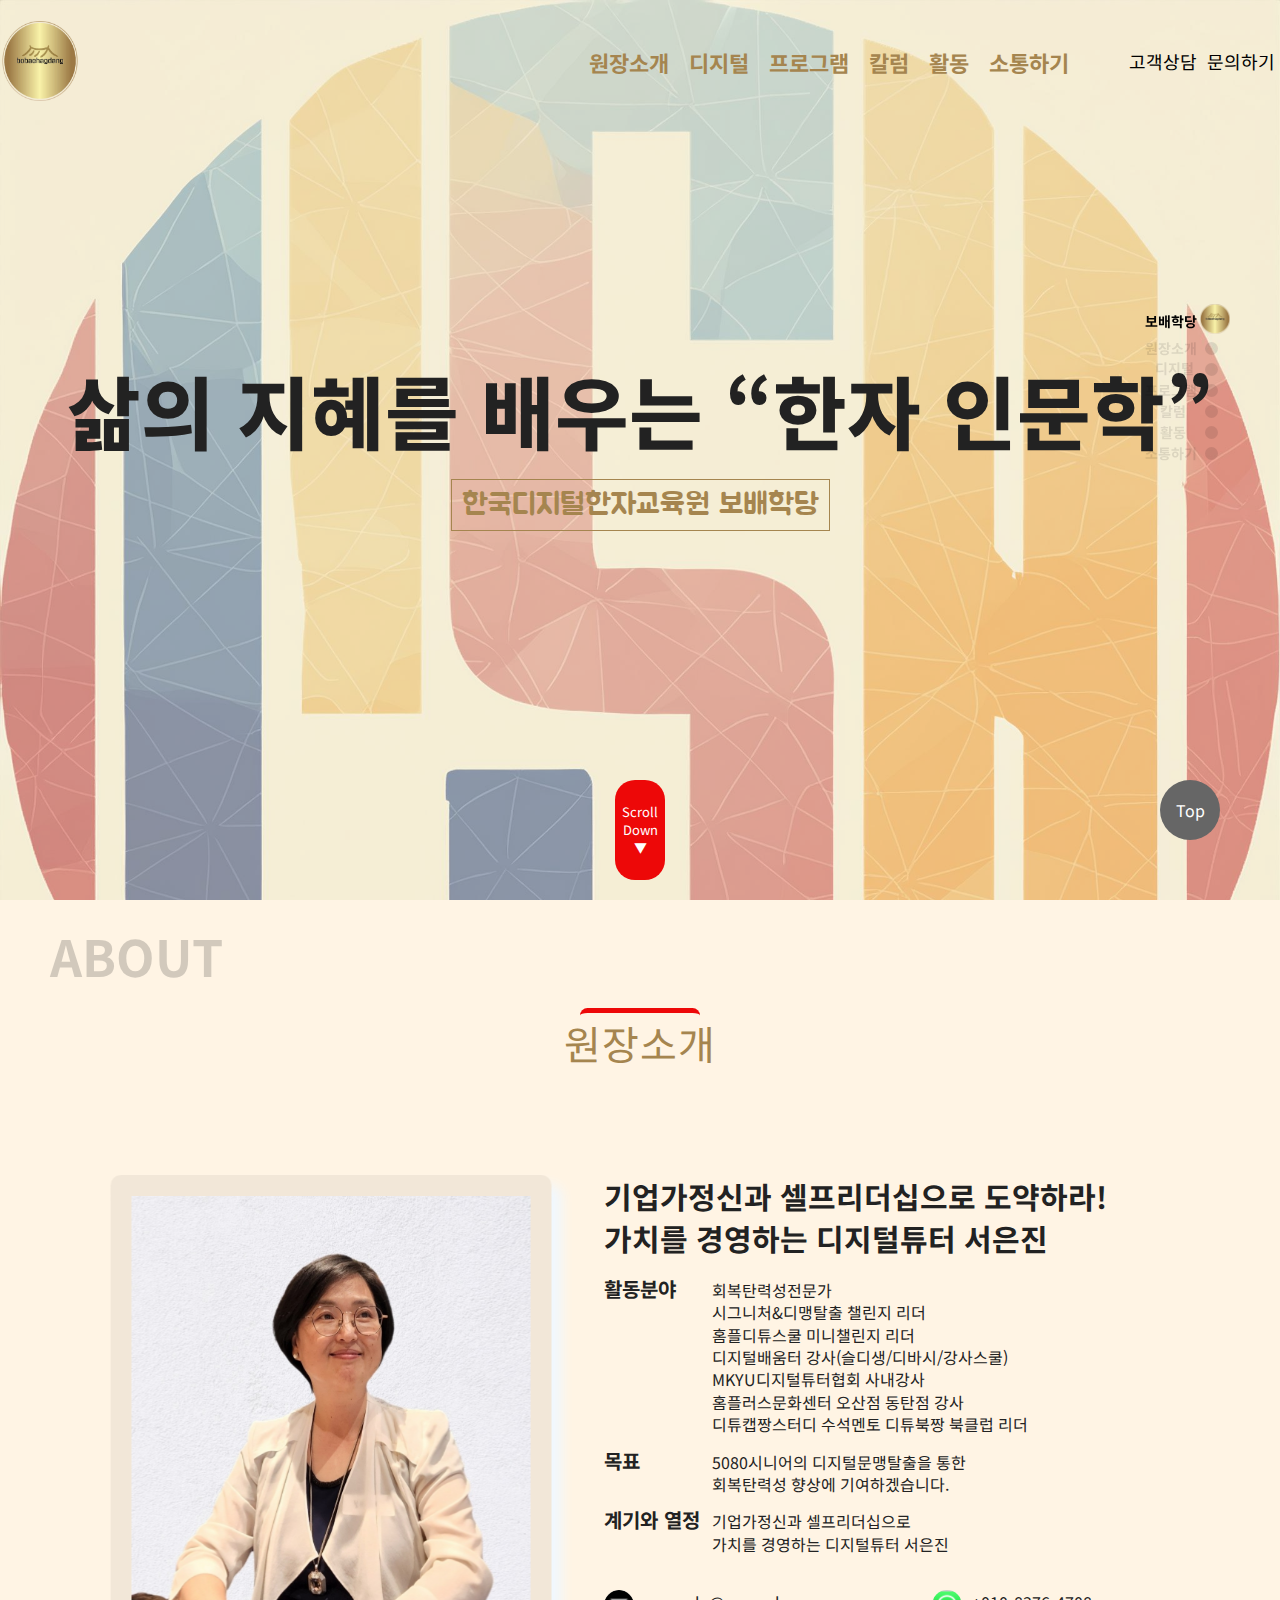
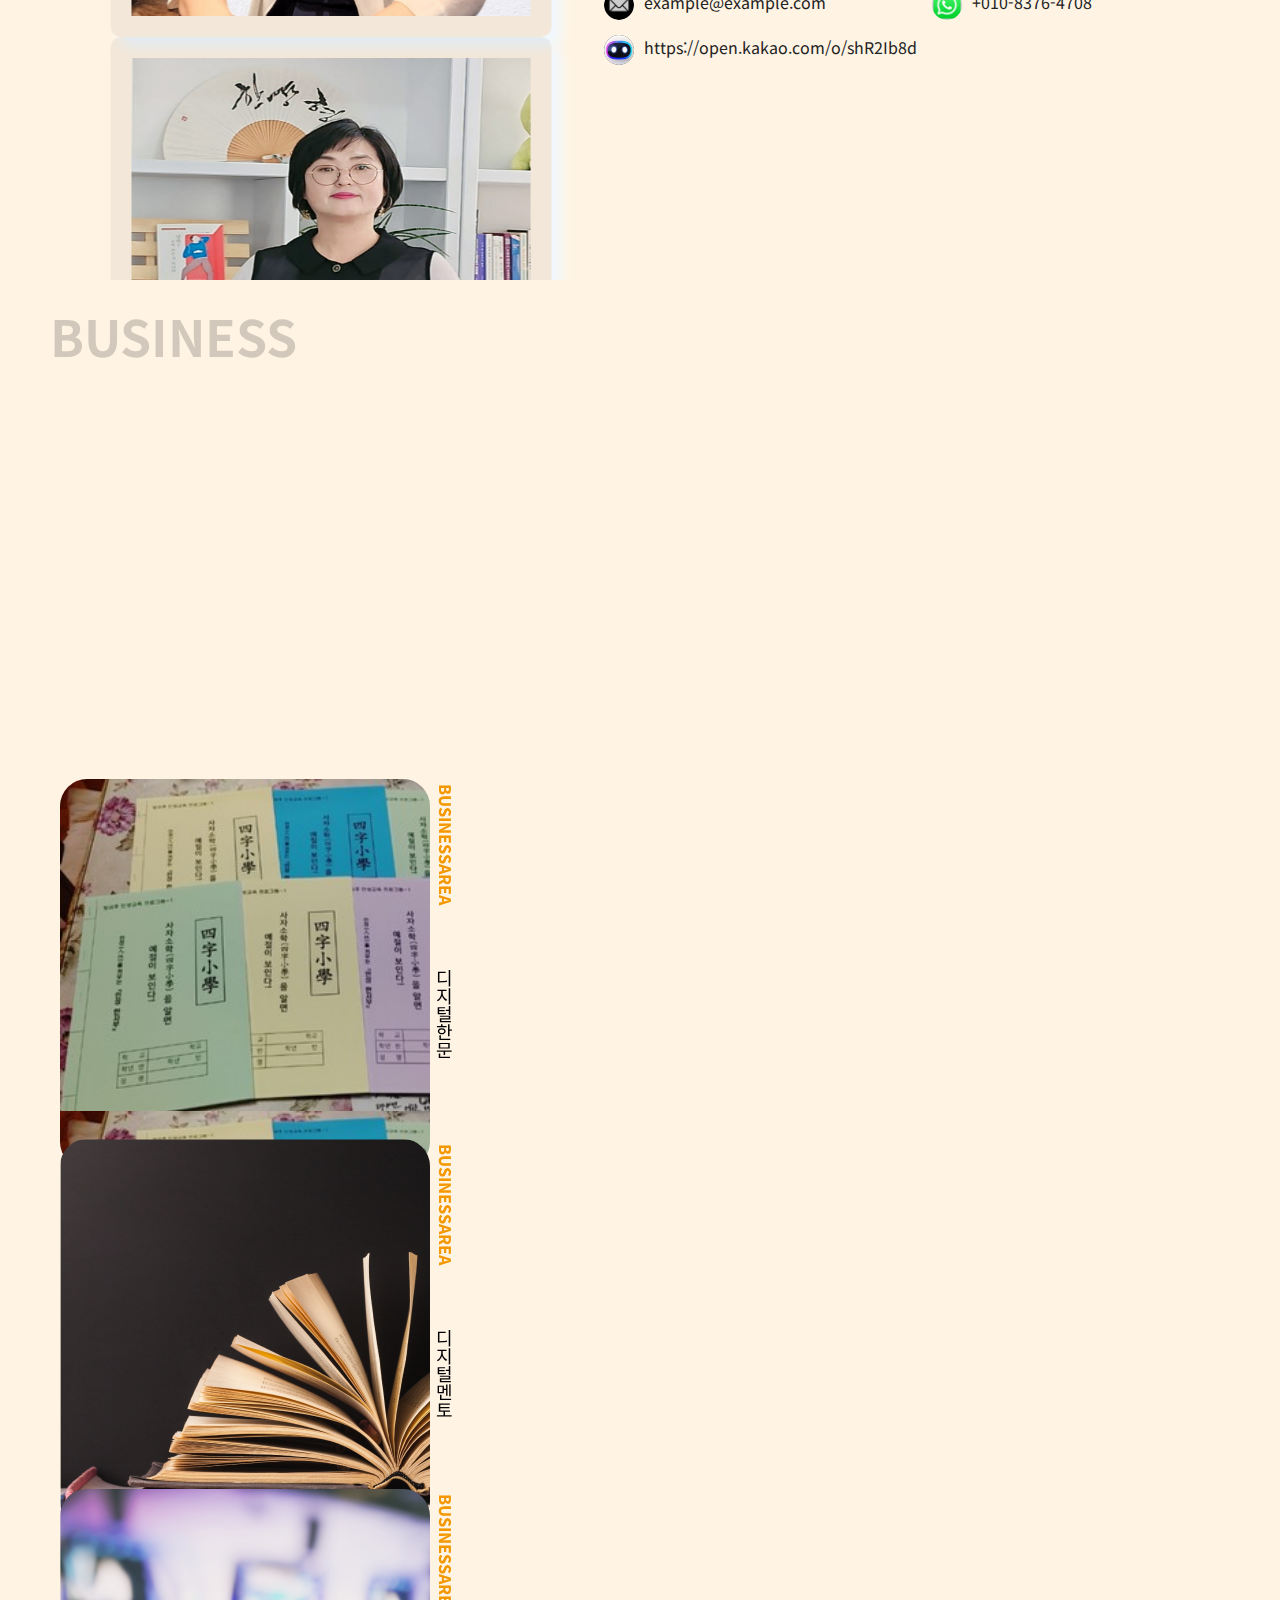
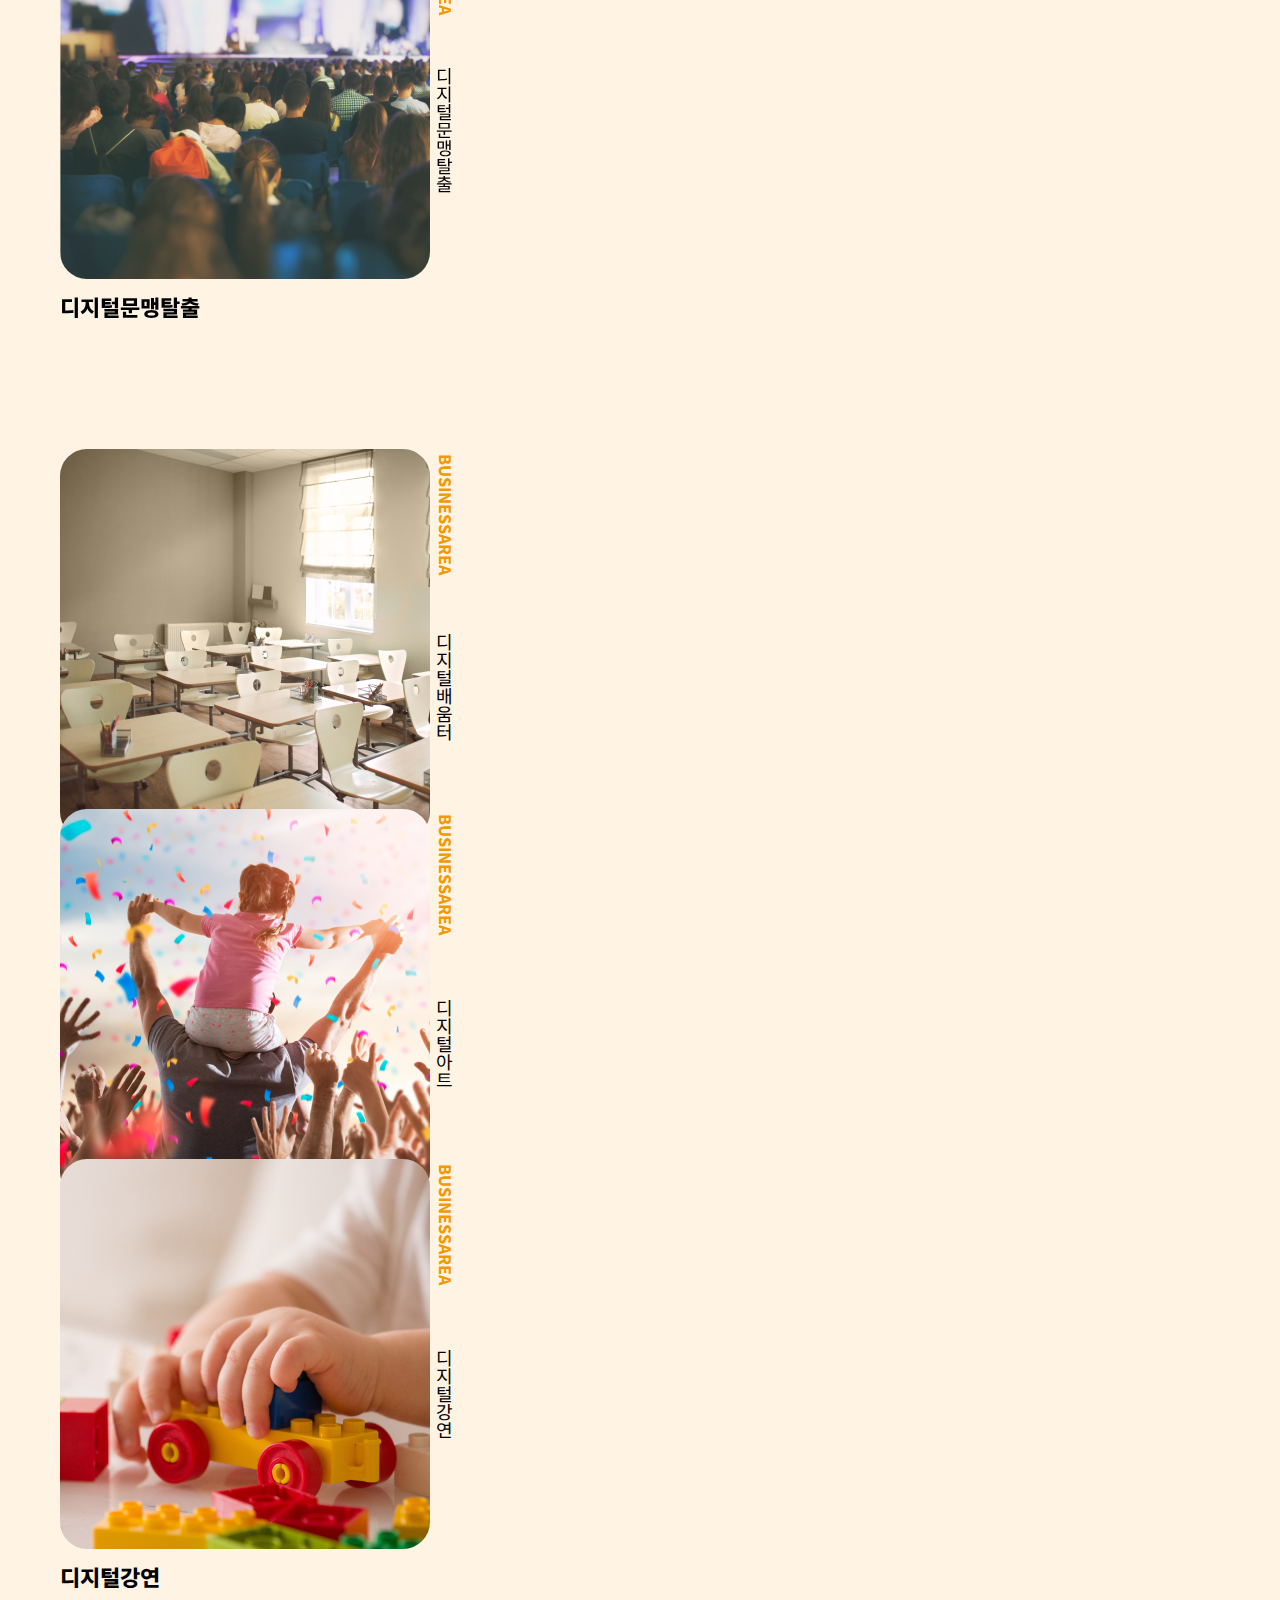
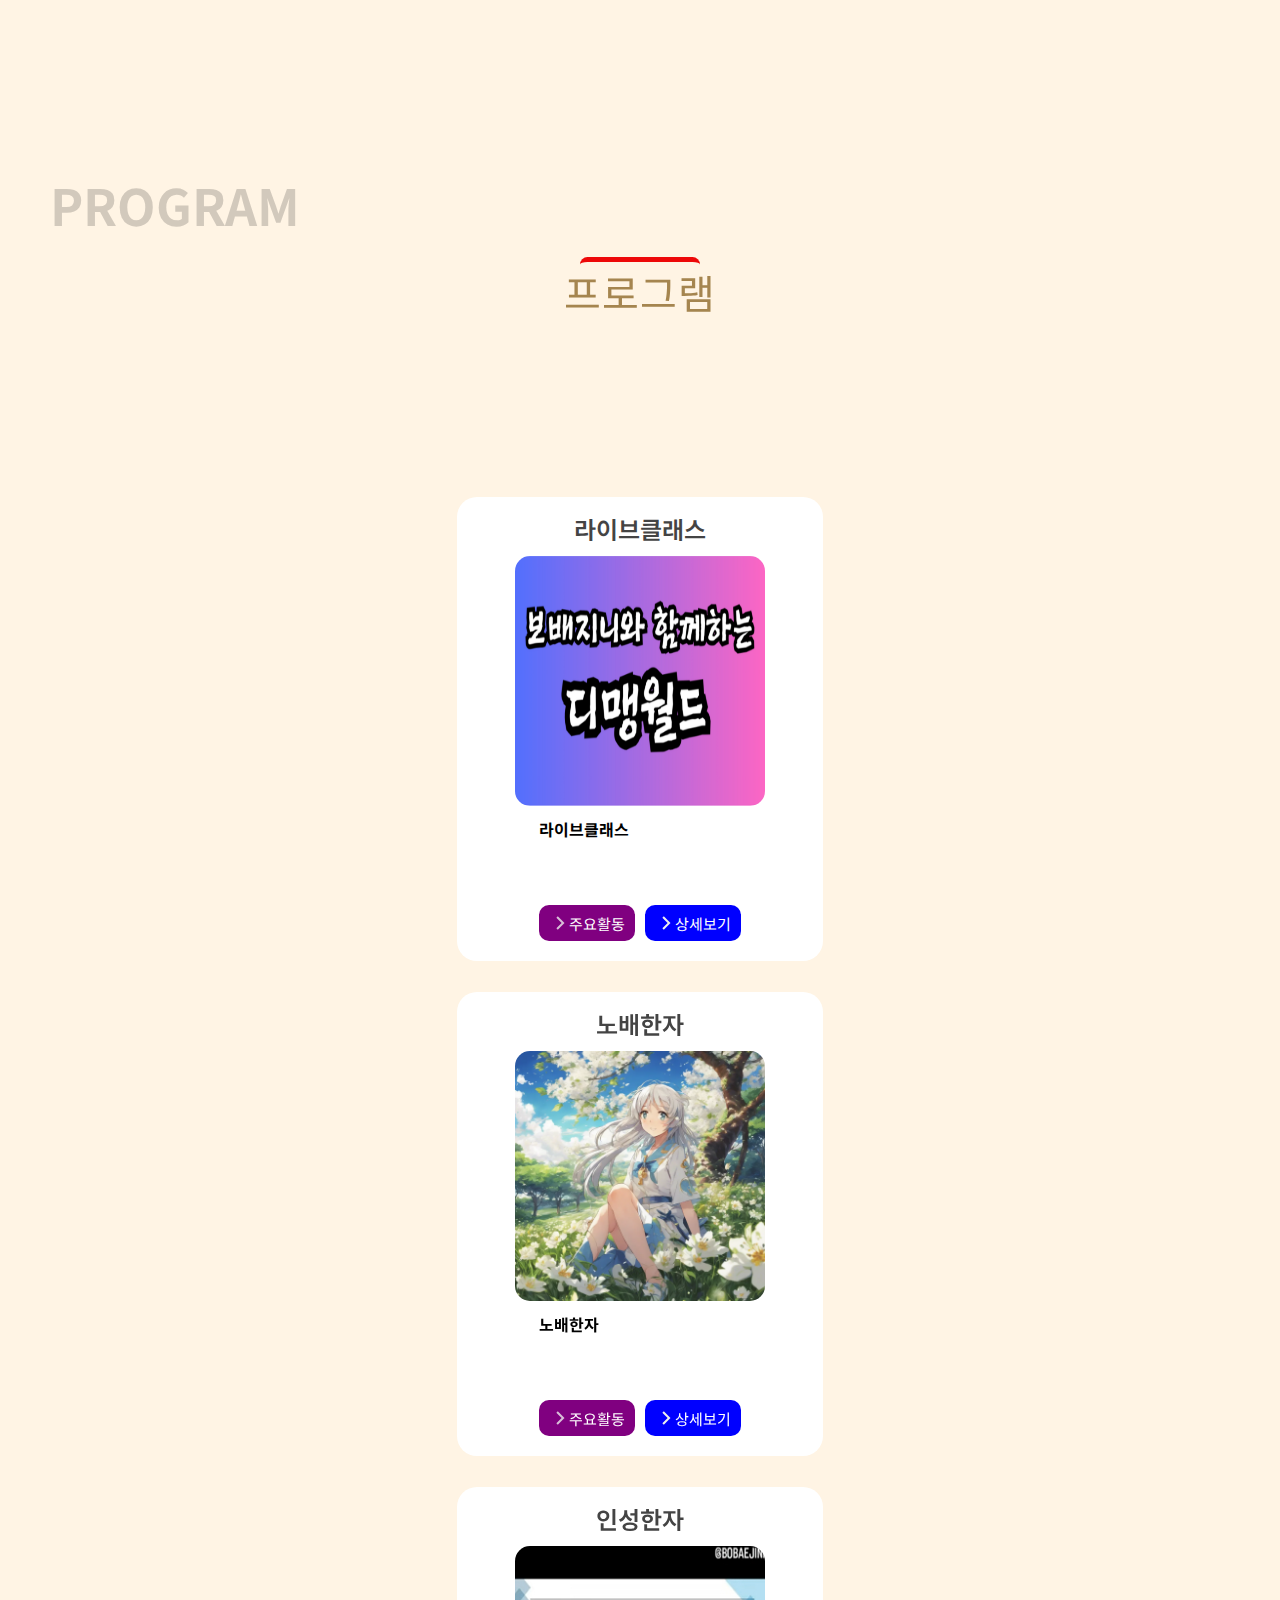
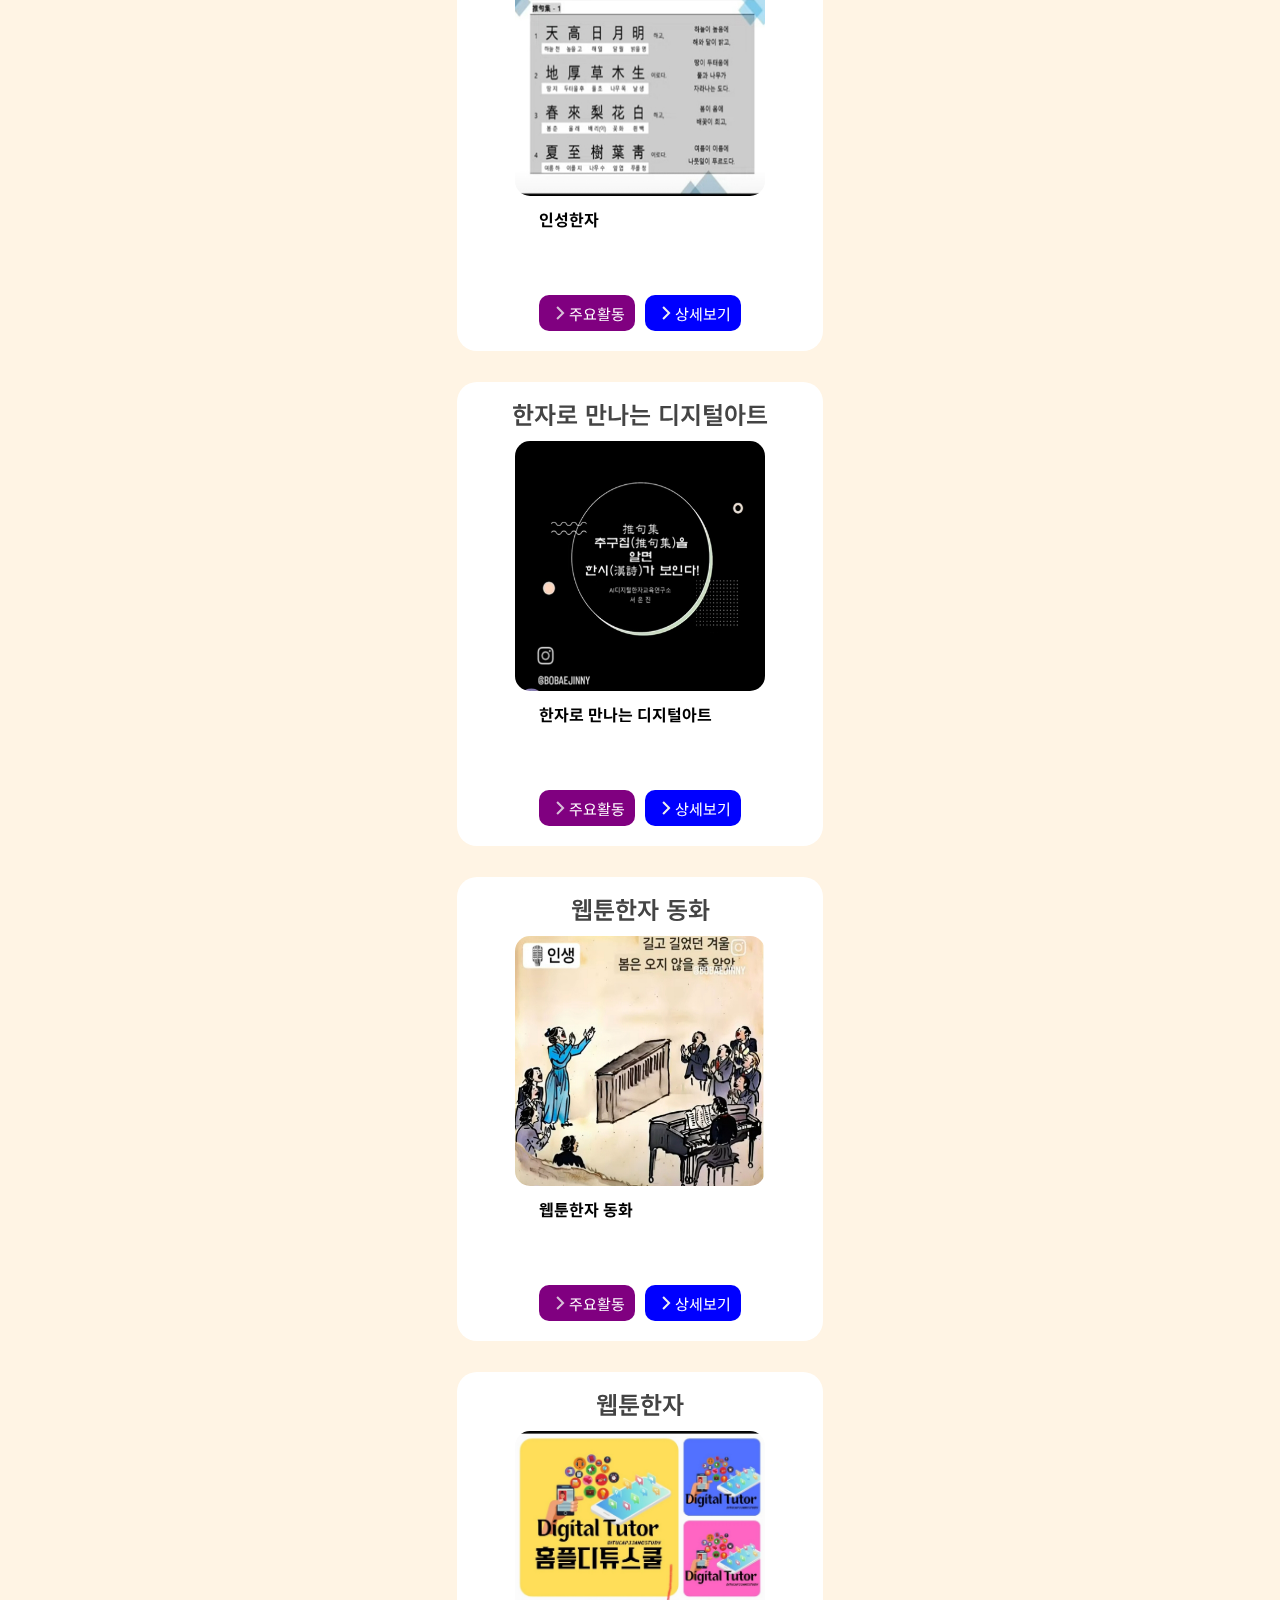
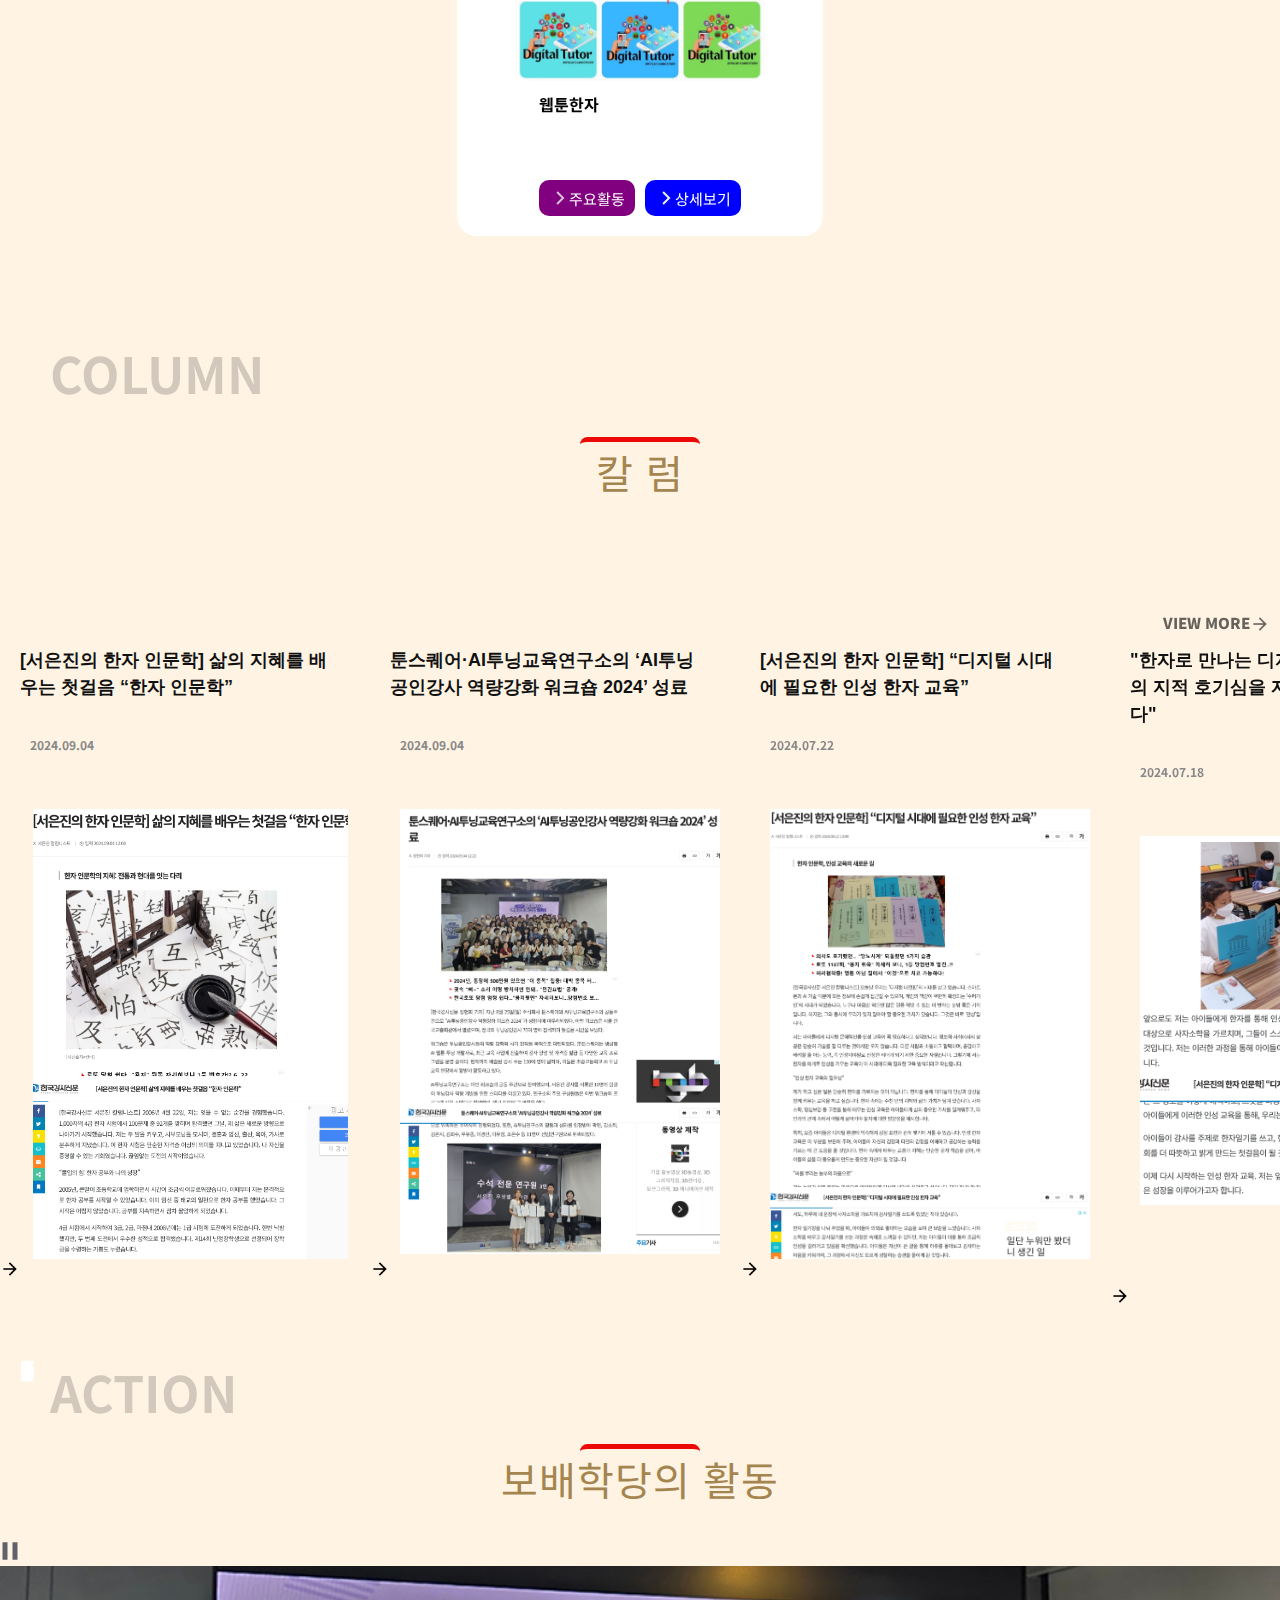
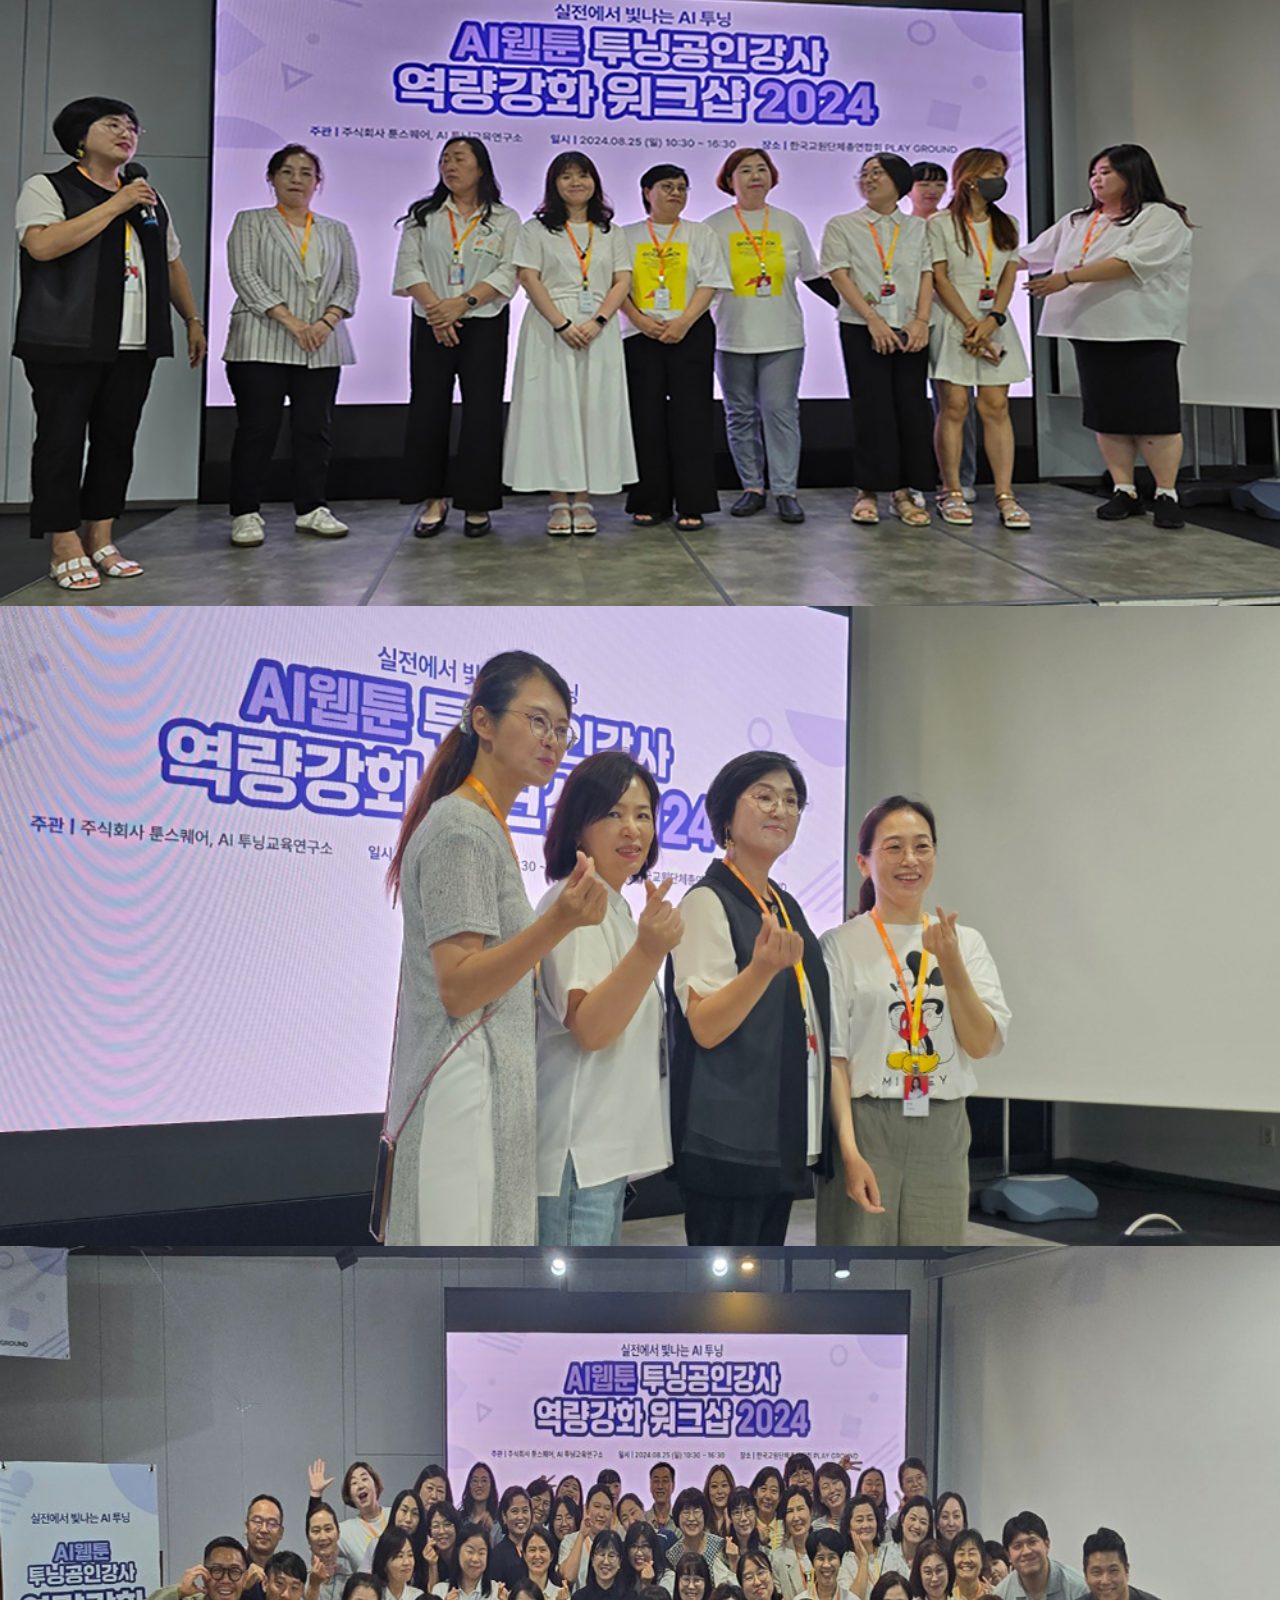
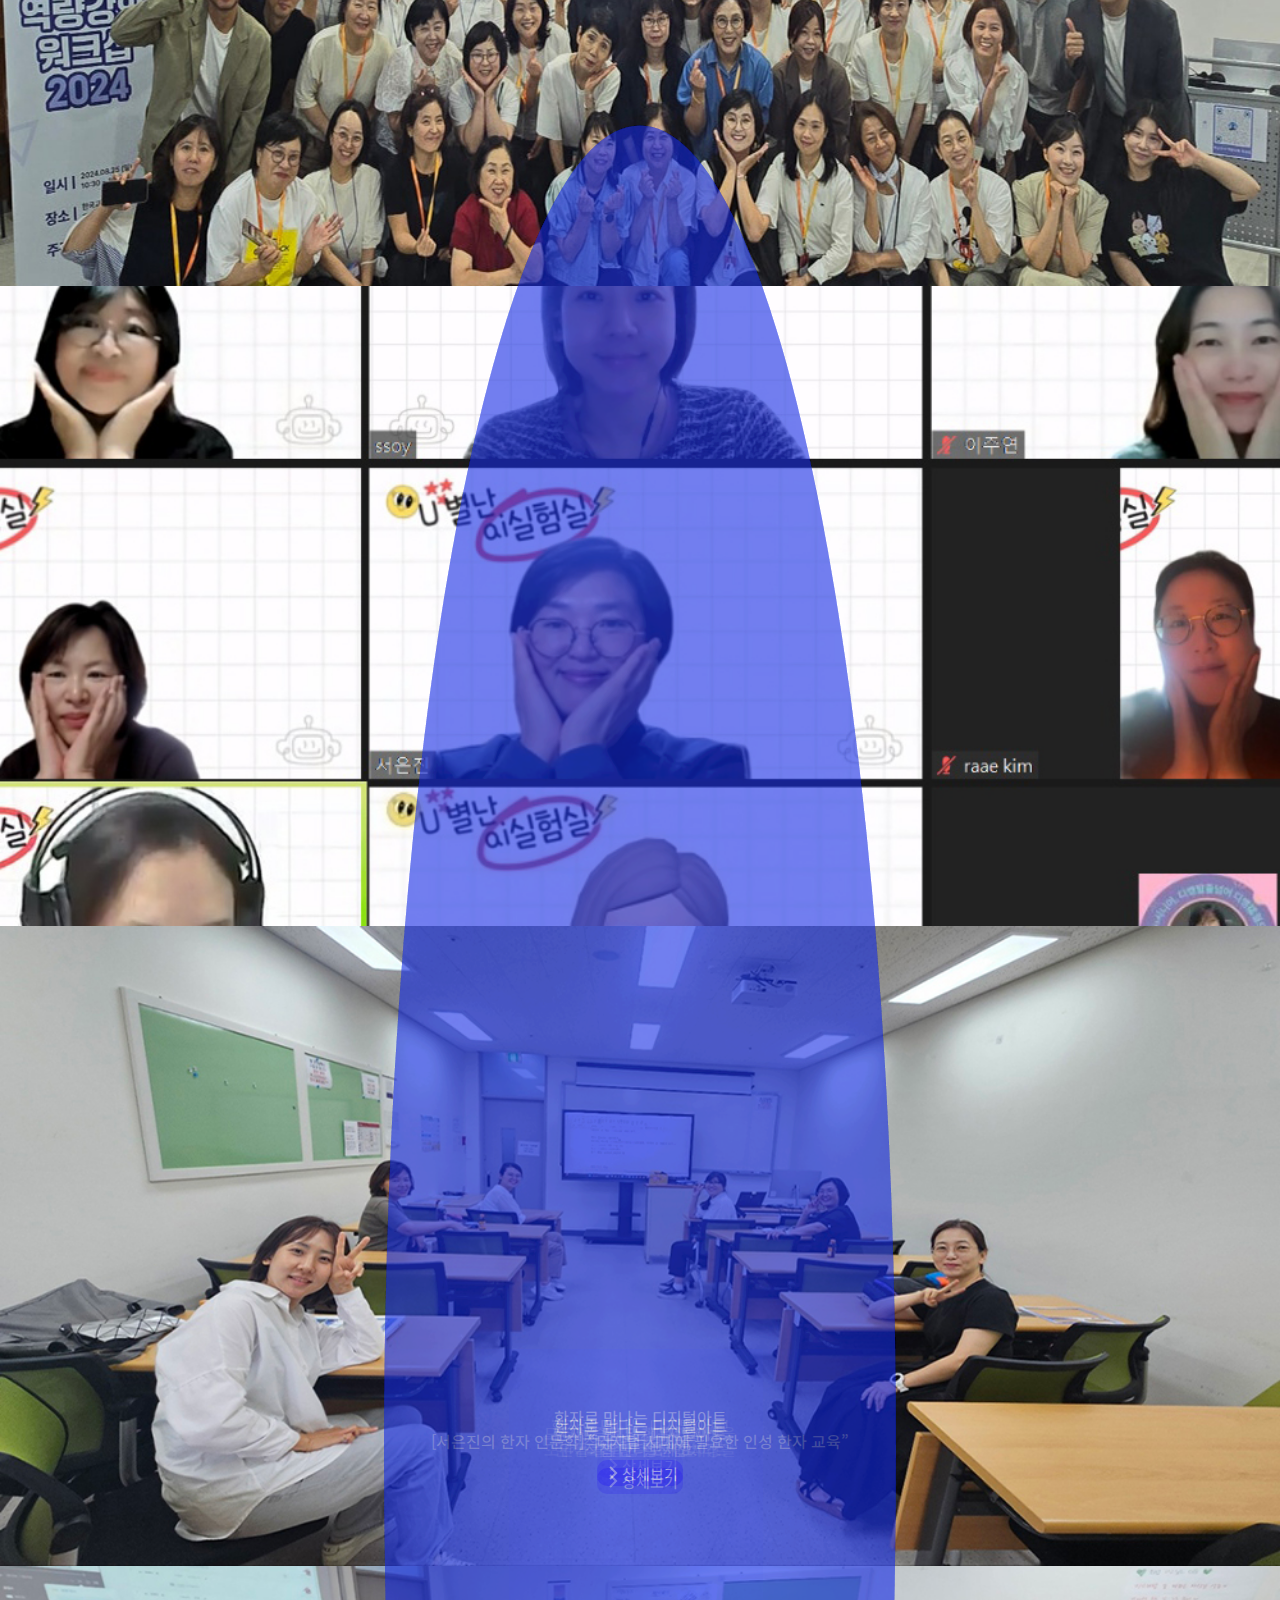
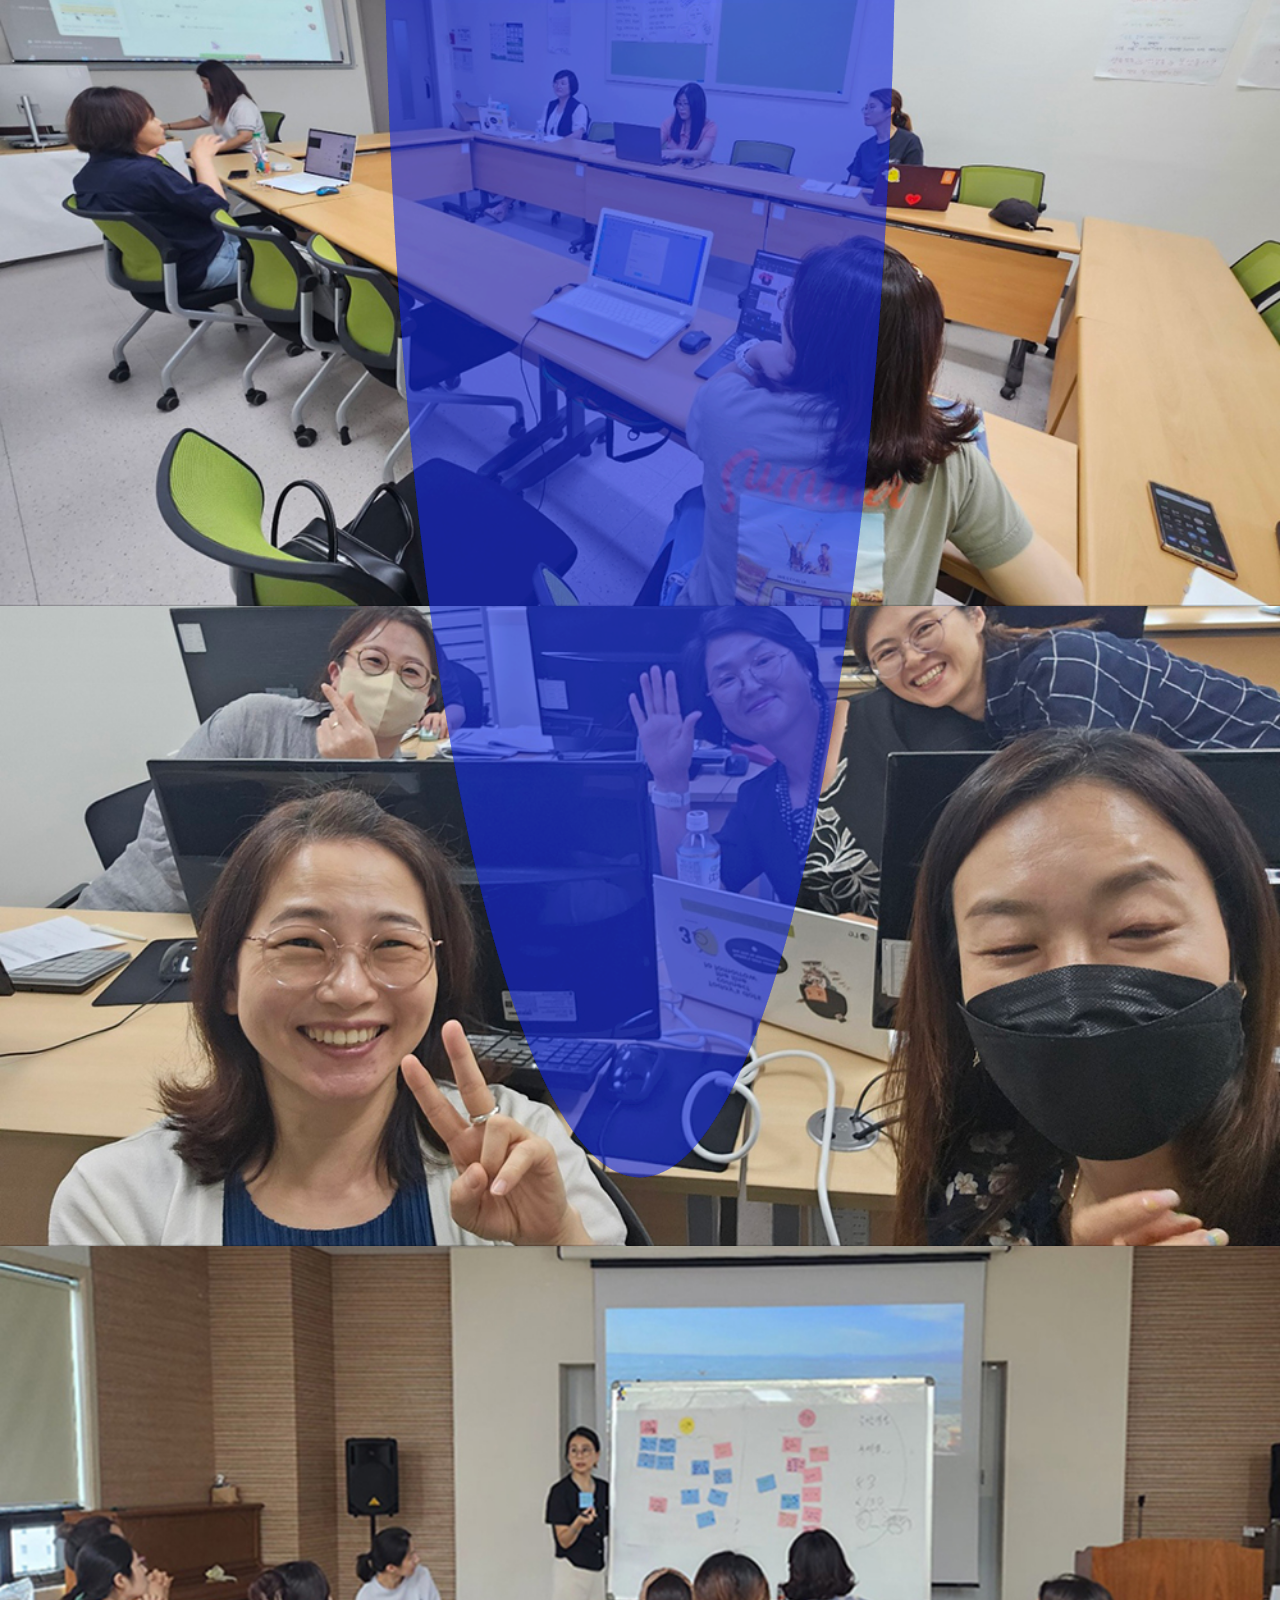
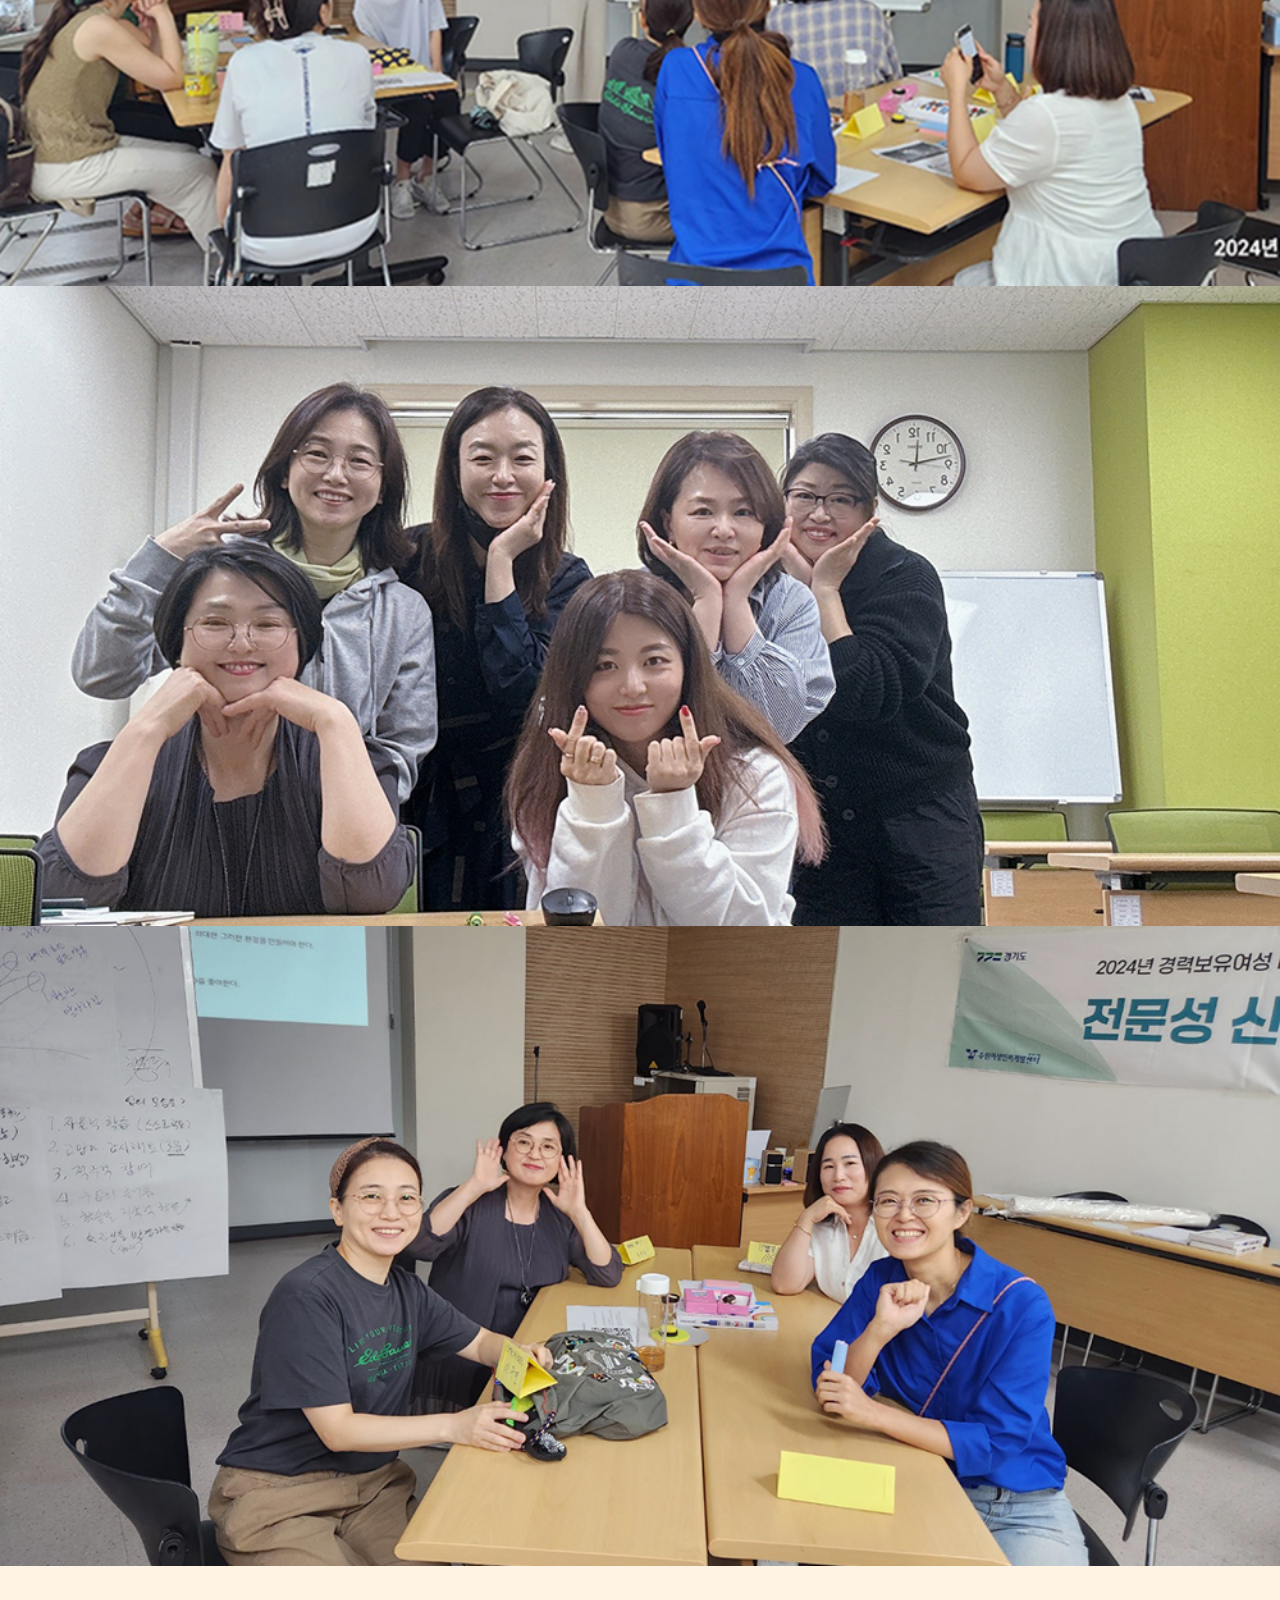
==== commit f03eb4a8: "Add files via upload" ====
--- a/index.html
+++ b/index.html
@@ -246,10 +246,10 @@
             var c=[
                 $("header").offset().top,
                 $("#aboutme").offset().top,
-                $("#product").offset().top,
                 $("#business").offset().top,
                 $("#portfolio").offset().top,
                 $("#process").offset().top,
+                $("#product").offset().top,
                 $("#contact").offset().top
             ]; 
 
@@ -411,7 +411,7 @@
                 <a class="borderB" href="">HOME</a>
             </li>
             <li class="">
-                <a href="" class="">ACTION</a>
+                <a href="" class="">ABOUT</a>
             </li>
             <li class="">
                 <a href="" class="">BUSINESS</a>
@@ -423,7 +423,7 @@
                 <a href="" class="">PROCESS</a>
             </li>
             <li class="">
-                <a href="" class="">ABOUT</a>
+                <a href="" class="">ACTION</a>
             </li>
             <li class="">
                 <a href="" class="">CONTACT</a>
@@ -773,61 +773,61 @@
                     <figure><img src="img/i1.jpg" alt=""></figure>
                     <h3>1</h3>
                     <p>한자로 만나는 디지털아트<br>한자로 만나는 디지털아트<br>한자로 만나는 디지털아트</p>
-                    <a href="">더보기</a>
+                    <a href="">상세보기</a>
                 </li>
                 <li class="proani-2">
                     <figure><img src="img/i2.jpg" alt=""></figure>
                     <h3>2</h3>
                     <p>한자로 만나는 디지털아트<br>시대개막<br>모두가 즐겁고 행복한 세상을</p>
-                    <a href="">더보기</a>
+                    <a href="">상세보기</a>
                 </li>
                 <li class="proani-3">
                     <figure><img src="img/i3.jpg" alt=""></figure>
                     <h3>3</h3>
                     <p>한자로 만나는 디지털아트<br>다양한 소식을 알려 드립니다.</p>
-                    <a href="">더보기</a>
+                    <a href="">상세보기</a>
                 </li>
                 <li class="proani-4">
                     <figure><img src="img/i4.jpg" alt=""></figure>
                     <h3>4</h3>
                     <p>한자로 만나는 디지털아트<br>[서은진의 한자 인문학] “디지털 시대에 필요한 인성 한자 교육”</p>
-                    <a href="">더보기</a>
+                    <a href="">상세보기</a>
                 </li>
                 <li class="proani-5">
                     <figure><img src="img/i5.jpg" alt=""></figure>
                     <h3>5</h3>
                     <p>한자로 만나는 디지털아트<br>모두가 즐겁고 행복한 세상을<br>만들기 위한 실천입니다.</p>
-                    <a href="">더보기</a>
+                    <a href="">상세보기</a>
                 </li>
                 <li class="proani-6">
                     <figure><img src="img/i6.jpg" alt=""></figure>
                     <h3>6</h3>
                     <p>한자로 만나는 디지털아트<br>[서은진의 한자 인문학] “디지털 시대에 필요한 인성 한자 교육”</p>
-                    <a href="">더보기</a>
+                    <a href="">상세보기</a>
                 </li>
                 <li class="proani-7">
                     <figure><img src="img/i7.jpg" alt=""></figure>
                     <h3>7</h3>
                     <p>한자로 만나는 디지털아트!<br>[서은진의 한자 인문학] “디지털 시대에 필요한 인성 한자 교육”</p>
-                    <a href="">더보기</a>
+                    <a href="">상세보기</a>
                 </li>
                 <li class="proani-8">
                     <figure><img src="img/i8.jpg" alt=""></figure>
                     <h3>8</h3>
                     <p>한자로 만나는 디지털아트.</p>
-                    <a href="">더보기</a>
+                    <a href="">상세보기</a>
                 </li>
                 <li class="proani-9">
                     <figure><img src="img/i9.jpg" alt=""></figure>
                     <h3>9</h3>
                     <p>한자로 만나는 디지털아트<br>직접 만나보세요.</p>
-                    <a href="">더보기</a>
+                    <a href="">상세보기</a>
                 </li>
                 <li class="proani-10">
                     <figure><img src="img/i10.jpg" alt=""></figure>
                     <h3>9</h3>
                     <p>한자로 만나는 디지털아트<br>한자로 만나는 디지털아트<br>직접 만나보세요.</p>
-                    <a href="">더보기</a>
+                    <a href="">상세보기</a>
                 </li>                
             </ul>
         </div>
--- a/css/index.css
+++ b/css/index.css
@@ -137,7 +137,7 @@
   content: "디지털";  
   position: absolute;
   font-size: 14px;
-  left: -55px;
+  left: -50px;
   top: 57px;
   display: block;
   font-weight: bold;
